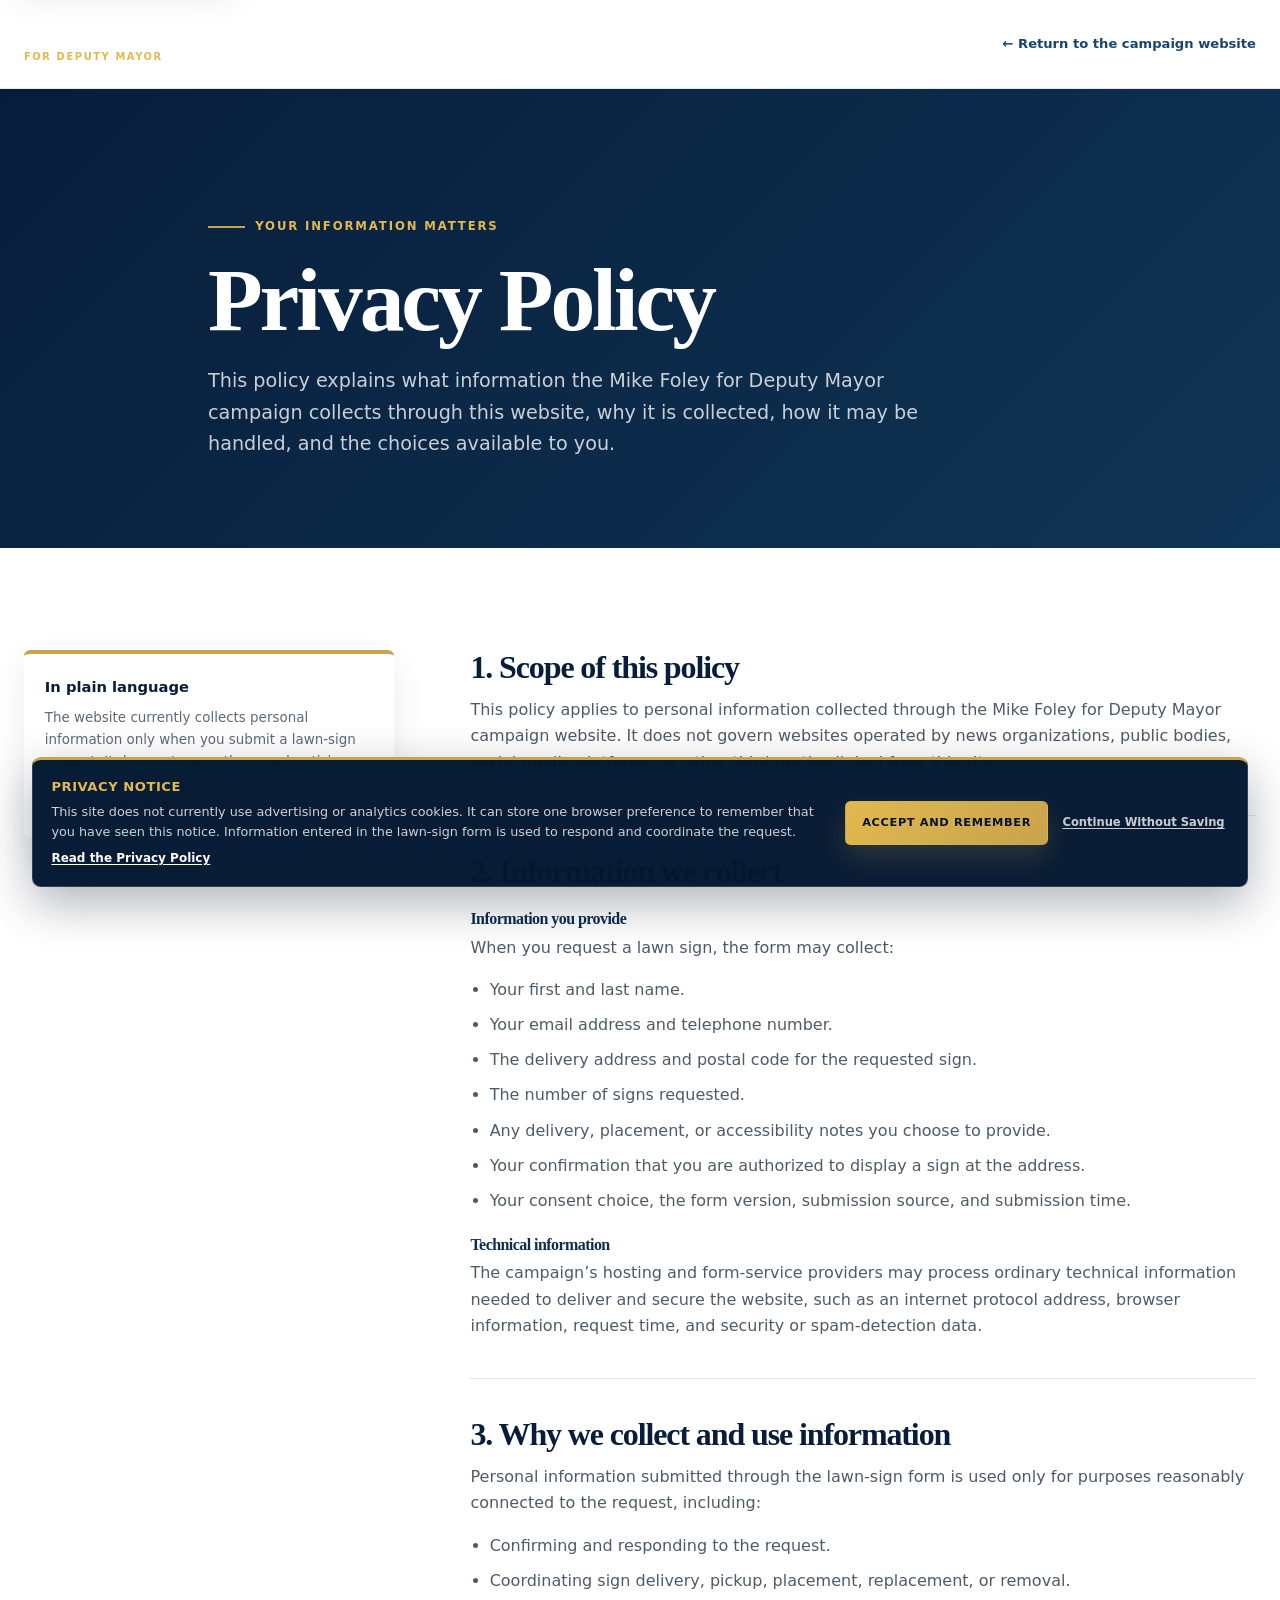
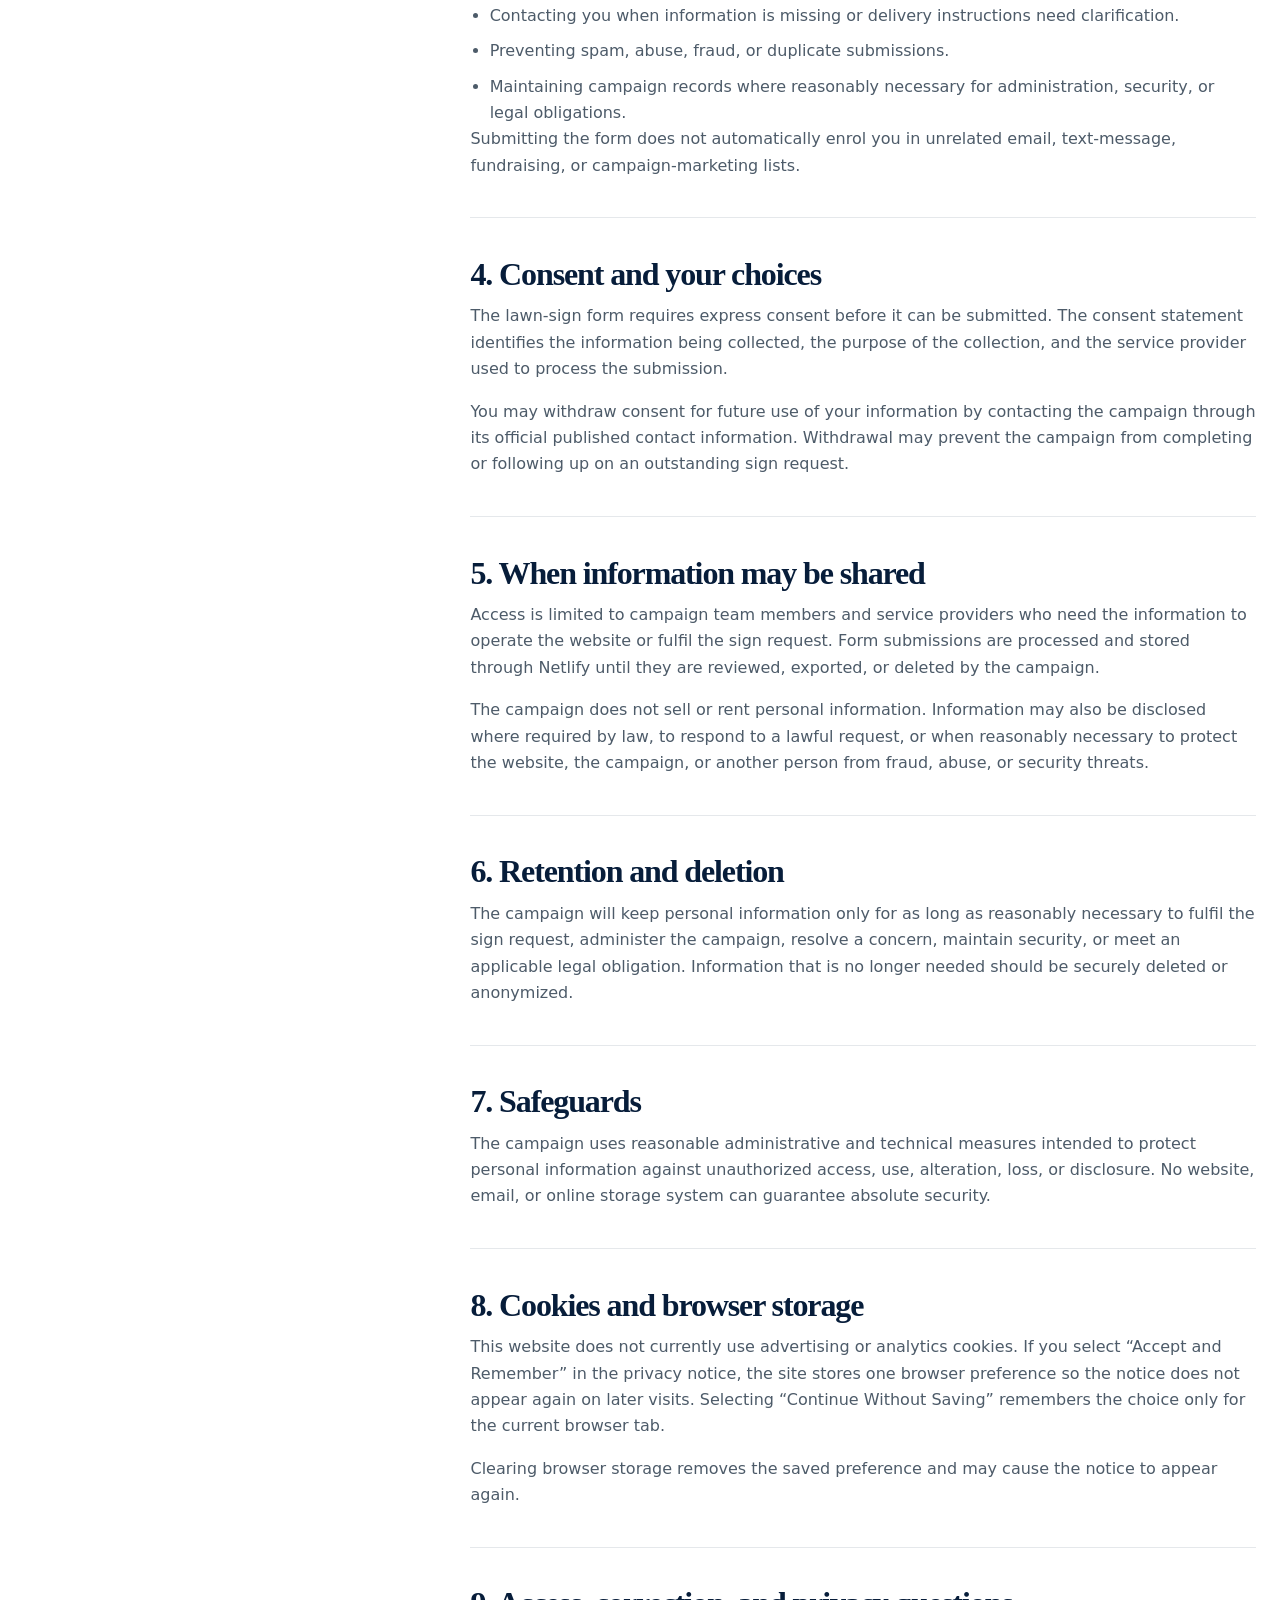
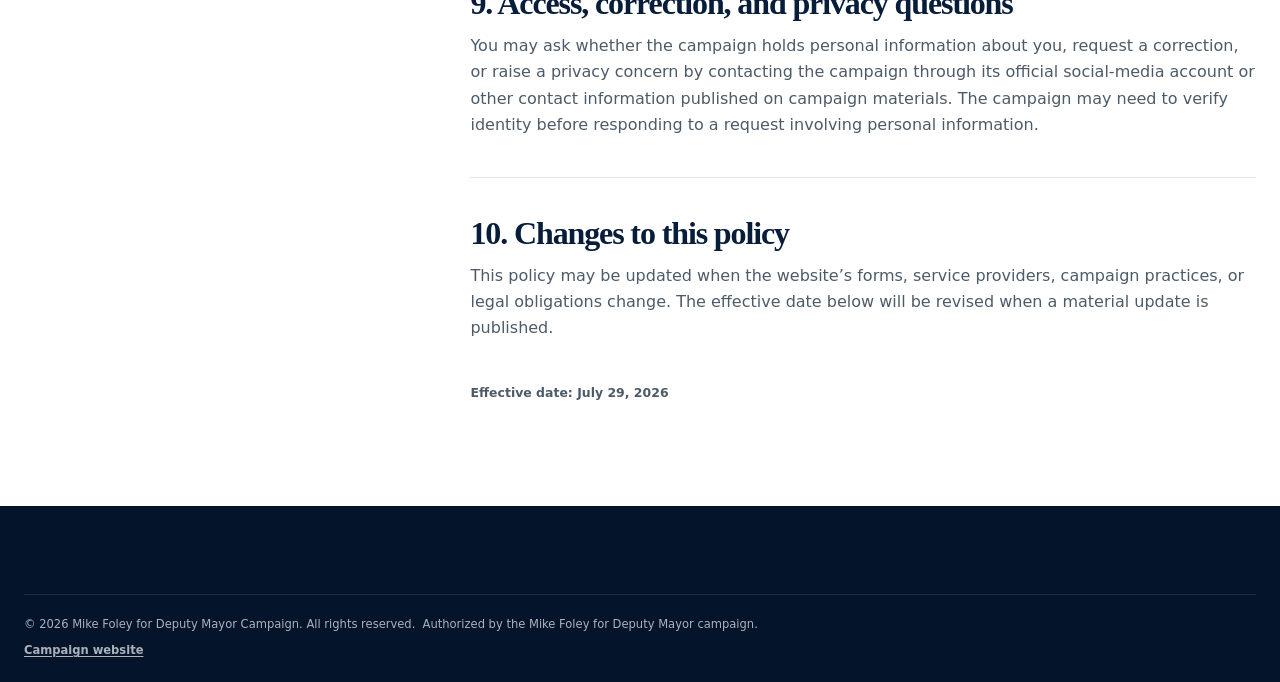
==== privacy.html @ 97c6b13d "removed lifesaving section" ====
<!doctype html>
<html lang="en-CA">
<head>
  <meta charset="utf-8" />
  <meta name="viewport" content="width=device-width, initial-scale=1" />
  <title>Privacy Policy | Mike Foley for Deputy Mayor</title>
  <meta name="description" content="How the Mike Foley for Deputy Mayor campaign collects, uses, protects, and manages personal information submitted through this website." />
  <meta name="robots" content="index, follow" />
  <meta name="theme-color" content="#071d3a" />
  <meta property="og:type" content="website" />
  <meta property="og:locale" content="en_CA" />
  <meta property="og:site_name" content="Mike Foley for Deputy Mayor" />
  <meta property="og:title" content="Privacy Policy | Mike Foley for Deputy Mayor" />
  <meta property="og:description" content="Learn how the Mike Foley for Deputy Mayor campaign collects, uses, protects, and manages personal information submitted through this website." />
  <meta property="og:image" content="./assets/photos/Mike_Foley_OG_card.png?v=20260730-1" />
  <meta property="og:image:type" content="image/png" />
  <meta property="og:image:width" content="1200" />
  <meta property="og:image:height" content="630" />
  <meta property="og:image:alt" content="Mike Foley for Deputy Mayor campaign card" />
  <meta name="twitter:card" content="summary_large_image" />
  <meta name="twitter:title" content="Privacy Policy | Mike Foley for Deputy Mayor" />
  <meta name="twitter:description" content="Learn how the Mike Foley for Deputy Mayor campaign collects, uses, protects, and manages personal information submitted through this website." />
  <meta name="twitter:image" content="./assets/photos/Mike_Foley_Social_Card.png?v=20260730-1" />
  <meta name="twitter:image:alt" content="Mike Foley for Deputy Mayor campaign social card" />
  <link rel="icon" href="./assets/icons/favicon.v1.svg?v=20260730-1" type="image/svg+xml" />
  <link rel="stylesheet" href="./assets/css/styles.v18.css" />
  <script defer src="./assets/js/privacy-consent.v1.js?v=20260730-1"></script>
</head>
<body class="privacy-page">
  <a class="skip-link" href="#privacy-content">Skip to privacy policy</a>

  <header class="privacy-header">
    <div class="shell privacy-header__inner">
      <a class="campaign-brand" href="./index.html" aria-label="Mike Foley campaign home">
        <span class="campaign-brand__name">Mike Foley</span>
        <span class="campaign-brand__office">For Deputy Mayor</span>
      </a>
      <a class="privacy-header__back" href="./index.html">← Return to the campaign website</a>
    </div>
  </header>

  <main id="privacy-content">
    <section class="privacy-hero" aria-labelledby="privacy-title">
      <div class="shell privacy-hero__content">
        <p class="eyebrow eyebrow--gold">Your information matters</p>
        <h1 id="privacy-title">Privacy Policy</h1>
        <p>This policy explains what information the Mike Foley for Deputy Mayor campaign collects through this website, why it is collected, how it may be handled, and the choices available to you.</p>
      </div>
    </section>

    <section class="privacy-policy">
      <div class="shell privacy-policy__layout">
        <aside class="privacy-policy__summary" aria-label="Privacy summary">
          <strong>In plain language</strong>
          <p>The website currently collects personal information only when you submit a lawn-sign request. It does not currently use advertising or analytics cookies, and the campaign does not sell personal information.</p>
        </aside>

        <div class="privacy-policy__content">
          <section aria-labelledby="scope-heading">
            <h2 id="scope-heading">1. Scope of this policy</h2>
            <p>This policy applies to personal information collected through the Mike Foley for Deputy Mayor campaign website. It does not govern websites operated by news organizations, public bodies, social-media platforms, or other third parties linked from this site.</p>
          </section>

          <section aria-labelledby="collection-heading">
            <h2 id="collection-heading">2. Information we collect</h2>
            <h3>Information you provide</h3>
            <p>When you request a lawn sign, the form may collect:</p>
            <ul>
              <li>Your first and last name.</li>
              <li>Your email address and telephone number.</li>
              <li>The delivery address and postal code for the requested sign.</li>
              <li>The number of signs requested.</li>
              <li>Any delivery, placement, or accessibility notes you choose to provide.</li>
              <li>Your confirmation that you are authorized to display a sign at the address.</li>
              <li>Your consent choice, the form version, submission source, and submission time.</li>
            </ul>
            <h3>Technical information</h3>
            <p>The campaign’s hosting and form-service providers may process ordinary technical information needed to deliver and secure the website, such as an internet protocol address, browser information, request time, and security or spam-detection data.</p>
          </section>

          <section aria-labelledby="purpose-heading">
            <h2 id="purpose-heading">3. Why we collect and use information</h2>
            <p>Personal information submitted through the lawn-sign form is used only for purposes reasonably connected to the request, including:</p>
            <ul>
              <li>Confirming and responding to the request.</li>
              <li>Coordinating sign delivery, pickup, placement, replacement, or removal.</li>
              <li>Contacting you when information is missing or delivery instructions need clarification.</li>
              <li>Preventing spam, abuse, fraud, or duplicate submissions.</li>
              <li>Maintaining campaign records where reasonably necessary for administration, security, or legal obligations.</li>
            </ul>
            <p>Submitting the form does not automatically enrol you in unrelated email, text-message, fundraising, or campaign-marketing lists.</p>
          </section>

          <section aria-labelledby="consent-heading">
            <h2 id="consent-heading">4. Consent and your choices</h2>
            <p>The lawn-sign form requires express consent before it can be submitted. The consent statement identifies the information being collected, the purpose of the collection, and the service provider used to process the submission.</p>
            <p>You may withdraw consent for future use of your information by contacting the campaign through its official published contact information. Withdrawal may prevent the campaign from completing or following up on an outstanding sign request.</p>
          </section>

          <section aria-labelledby="sharing-heading">
            <h2 id="sharing-heading">5. When information may be shared</h2>
            <p>Access is limited to campaign team members and service providers who need the information to operate the website or fulfil the sign request. Form submissions are processed and stored through Netlify until they are reviewed, exported, or deleted by the campaign.</p>
            <p>The campaign does not sell or rent personal information. Information may also be disclosed where required by law, to respond to a lawful request, or when reasonably necessary to protect the website, the campaign, or another person from fraud, abuse, or security threats.</p>
          </section>

          <section aria-labelledby="retention-heading">
            <h2 id="retention-heading">6. Retention and deletion</h2>
            <p>The campaign will keep personal information only for as long as reasonably necessary to fulfil the sign request, administer the campaign, resolve a concern, maintain security, or meet an applicable legal obligation. Information that is no longer needed should be securely deleted or anonymized.</p>
          </section>

          <section aria-labelledby="safeguards-heading">
            <h2 id="safeguards-heading">7. Safeguards</h2>
            <p>The campaign uses reasonable administrative and technical measures intended to protect personal information against unauthorized access, use, alteration, loss, or disclosure. No website, email, or online storage system can guarantee absolute security.</p>
          </section>

          <section aria-labelledby="storage-heading">
            <h2 id="storage-heading">8. Cookies and browser storage</h2>
            <p>This website does not currently use advertising or analytics cookies. If you select “Accept and Remember” in the privacy notice, the site stores one browser preference so the notice does not appear again on later visits. Selecting “Continue Without Saving” remembers the choice only for the current browser tab.</p>
            <p>Clearing browser storage removes the saved preference and may cause the notice to appear again.</p>
          </section>

          <section aria-labelledby="rights-heading">
            <h2 id="rights-heading">9. Access, correction, and privacy questions</h2>
            <p>You may ask whether the campaign holds personal information about you, request a correction, or raise a privacy concern by contacting the campaign through its official social-media account or other contact information published on campaign materials. The campaign may need to verify identity before responding to a request involving personal information.</p>
          </section>

          <section aria-labelledby="changes-heading">
            <h2 id="changes-heading">10. Changes to this policy</h2>
            <p>This policy may be updated when the website’s forms, service providers, campaign practices, or legal obligations change. The effective date below will be revised when a material update is published.</p>
          </section>

          <p class="privacy-policy__updated">Effective date: July 29, 2026</p>
        </div>
      </div>
    </section>
  </main>

  <footer class="site-footer">
    <div class="shell site-footer__legal">
      <span>© <span data-current-year>2026</span> Mike Foley for Deputy Mayor Campaign. All rights reserved.</span>
      <span>Authorized by the Mike Foley for Deputy Mayor campaign.</span>
      <a href="./index.html">Campaign website</a>
    </div>
  </footer>

  <section aria-label="Privacy choices" class="privacy-consent" data-privacy-consent hidden>
    <div class="privacy-consent__inner">
      <div class="privacy-consent__copy">
        <strong>Privacy notice</strong>
        <p>This site does not currently use advertising or analytics cookies. It can store one browser preference to remember that you have seen this notice. Information entered in the lawn-sign form is used to respond and coordinate the request.</p>
        <a href="./privacy.html" aria-current="page">Read the Privacy Policy</a>
      </div>
      <div class="privacy-consent__actions">
        <button class="button button--gold" data-privacy-accept type="button">Accept and Remember</button>
        <button class="privacy-consent__secondary" data-privacy-session type="button">Continue Without Saving</button>
      </div>
    </div>
  </section>
</body>
</html>
---- assets/css/styles.v18.css ----
/* =========================================================
   MIKE FOLEY CAMPAIGN WEBSITE — V7 — V6
   Mobile-first, dependency-free campaign presentation.

   Visual direction:
   - Editorial campaign layout inspired by strong municipal sites
   - Dark navy, warm paper, and restrained gold accents
   - Full policy information rather than summary-only cards
   - Real campaign/community photography
   - Approved slide-in mobile navigation retained
========================================================= */

:root {
  --navy-950: #03142b;
  --navy-900: #071d3a;
  --navy-850: #0a2544;
  --navy-800: #0d2d52;
  --navy-700: #17456f;
  --navy-600: #26648f;
  --blue-100: #eaf2f8;
  --paper: #f8f4eb;
  --paper-deep: #eee6d8;
  --white: #ffffff;
  --ink: #10213a;
  --muted: #5d6979;
  --gold: #c9a24d;
  --gold-bright: #e0b94f;
  --gold-soft: #f3e5bd;
  --line: rgba(7, 29, 58, 0.14);
  --line-light: rgba(255, 255, 255, 0.2);
  --success: #2f7d5f;
  --shadow-sm: 0 12px 35px rgba(3, 20, 43, 0.08);
  --shadow-md: 0 22px 55px rgba(3, 20, 43, 0.14);
  --shadow-lg: 0 34px 90px rgba(3, 20, 43, 0.22);
  --radius-sm: 0.55rem;
  --radius-md: 1rem;
  --radius-lg: 1.5rem;
  --shell: 78rem;
  --header-height: 5rem;
  --transition: 220ms ease;
}

/* =========================================================
   RESET / BASE
========================================================= */

*,
*::before,
*::after {
  box-sizing: border-box;
}

html {
  scroll-behavior: smooth;
  scroll-padding-top: calc(var(--header-height) + 1rem);
}

body {
  margin: 0;
  min-width: 20rem;
  overflow-x: hidden;
  background: var(--paper);
  color: var(--ink);
  font-family:
    Inter, ui-sans-serif, system-ui, -apple-system, BlinkMacSystemFont, "Segoe UI",
    sans-serif;
  line-height: 1.65;
  text-rendering: optimizeLegibility;
}

body.menu-open,
body.volunteer-modal-open,
body.gallery-modal-open {
  overflow: hidden;
}

img {
  display: block;
  max-width: 100%;
}

button,
input,
select,
textarea {
  font: inherit;
}

button,
a {
  -webkit-tap-highlight-color: transparent;
}

button {
  color: inherit;
}

a {
  color: inherit;
  text-decoration: none;
}

h1,
h2,
h3,
h4,
h5,
p,
figure,
blockquote {
  margin-top: 0;
}

h1,
h2,
h3,
.campaign-brand__name {
  font-family: Georgia, "Times New Roman", serif;
  letter-spacing: -0.035em;
}

h1,
h2,
h3,
h4,
h5 {
  color: var(--navy-950);
  line-height: 1.08;
}

p:last-child,
ul:last-child {
  margin-bottom: 0;
}

::selection {
  background: var(--gold-soft);
  color: var(--navy-950);
}

:focus-visible {
  outline: 3px solid rgba(224, 185, 79, 0.62);
  outline-offset: 3px;
}

.shell {
  width: min(100% - 2rem, var(--shell));
  margin-inline: auto;
}

.section {
  padding-block: clamp(4.75rem, 10vw, 8.5rem);
}

.section--paper {
  background:
    radial-gradient(circle at 12% 5%, rgba(201, 162, 77, 0.12), transparent 25rem),
    var(--paper);
}

.section--navy {
  background:
    radial-gradient(circle at 92% 8%, rgba(48, 113, 163, 0.24), transparent 29rem),
    linear-gradient(155deg, var(--navy-950), var(--navy-850));
  color: rgba(255, 255, 255, 0.79);
}

.skip-link {
  position: fixed;
  z-index: 3000;
  top: 0.75rem;
  left: 0.75rem;
  padding: 0.8rem 1rem;
  transform: translateY(-150%);
  border-radius: 0.45rem;
  background: var(--white);
  color: var(--navy-950);
  font-weight: 800;
  box-shadow: var(--shadow-sm);
}

.skip-link:focus {
  transform: translateY(0);
}

.scroll-progress {
  position: fixed;
  z-index: 2600;
  inset: 0 0 auto;
  height: 0.2rem;
  background: transparent;
  pointer-events: none;
}

.scroll-progress__bar {
  display: block;
  width: 0;
  height: 100%;
  background: linear-gradient(90deg, var(--gold), #f1ce6b);
}

.eyebrow {
  display: flex;
  gap: 0.65rem;
  align-items: center;
  margin-bottom: 1rem;
  color: var(--navy-700);
  font-size: 0.73rem;
  font-weight: 850;
  letter-spacing: 0.16em;
  text-transform: uppercase;
}

.eyebrow::before {
  width: 2.3rem;
  height: 0.12rem;
  background: var(--gold);
  content: "";
}

.eyebrow--light {
  color: rgba(255, 255, 255, 0.82);
}

.eyebrow--gold {
  color: var(--gold-bright);
}

.section-title {
  max-width: 16ch;
  margin-bottom: 1.2rem;
  font-size: clamp(2.35rem, 7.5vw, 5.25rem);
}

.section-lead {
  color: var(--navy-700);
  font-size: clamp(1.08rem, 2.2vw, 1.35rem);
  line-height: 1.6;
}

.section-heading {
  display: grid;
  gap: 1.3rem;
  margin-bottom: clamp(3rem, 7vw, 5.5rem);
}

.section-heading__intro {
  max-width: 39rem;
  margin: 0;
  color: var(--muted);
  font-size: 1.03rem;
}

.section-heading--light .section-title {
  color: var(--white);
}

.section-heading--light .section-heading__intro {
  color: rgba(255, 255, 255, 0.68);
}

/* =========================================================
   REVEAL / MOTION
========================================================= */

.js .reveal {
  opacity: 0;
  transform: translateY(1.25rem);
  transition:
    opacity 650ms cubic-bezier(0.16, 1, 0.3, 1) var(--reveal-delay, 0ms),
    transform 650ms cubic-bezier(0.16, 1, 0.3, 1) var(--reveal-delay, 0ms);
}

.js .reveal[data-reveal="image"] {
  transform: translateY(1.5rem) scale(0.985);
}

.js .reveal.is-revealed {
  opacity: 1;
  transform: none;
}

/* =========================================================
   BUTTONS / LINKS
========================================================= */

.button {
  display: inline-flex;
  min-height: 3.15rem;
  gap: 0.55rem;
  align-items: center;
  justify-content: center;
  padding: 0.8rem 1.2rem;
  border: 1px solid transparent;
  border-radius: 0.35rem;
  cursor: pointer;
  font-size: 0.78rem;
  font-weight: 850;
  letter-spacing: 0.055em;
  text-align: center;
  text-transform: uppercase;
  transition:
    transform var(--transition),
    box-shadow var(--transition),
    background-color var(--transition),
    border-color var(--transition),
    color var(--transition);
}

.button:hover {
  transform: translateY(-2px);
}

.button--gold {
  background: linear-gradient(135deg, var(--gold-bright), var(--gold));
  color: var(--navy-950);
  box-shadow: 0 12px 28px rgba(201, 162, 77, 0.2);
}

.button--gold:hover {
  box-shadow: 0 16px 34px rgba(201, 162, 77, 0.31);
}

.button--outline-light {
  border-color: rgba(255, 255, 255, 0.62);
  background: rgba(4, 20, 43, 0.18);
  color: var(--white);
  backdrop-filter: blur(8px);
}

.button--outline-light:hover {
  border-color: var(--white);
  background: rgba(255, 255, 255, 0.12);
}

.button--full {
  width: 100%;
}

.text-link {
  display: inline-flex;
  gap: 0.55rem;
  align-items: center;
  color: var(--navy-700);
  font-size: 0.78rem;
  font-weight: 850;
  letter-spacing: 0.055em;
  text-transform: uppercase;
}

.text-link span {
  transition: transform var(--transition);
}

.text-link:hover span {
  transform: translate(0.2rem, -0.2rem);
}

/* =========================================================
   HEADER / APPROVED MOBILE DRAWER
========================================================= */

.site-header {
  position: fixed;
  z-index: 2000;
  inset: 0 0 auto;
  min-height: var(--header-height);
  border-bottom: 1px solid rgba(255, 255, 255, 0.13);
  background: linear-gradient(180deg, rgba(3, 20, 43, 0.86), rgba(3, 20, 43, 0.22));
  transition:
    background-color var(--transition),
    box-shadow var(--transition),
    backdrop-filter var(--transition);
}

.site-header.is-scrolled {
  border-bottom-color: rgba(255, 255, 255, 0.09);
  background: rgba(3, 20, 43, 0.94);
  box-shadow: 0 10px 35px rgba(0, 0, 0, 0.16);
  backdrop-filter: blur(16px);
}

.site-header__inner {
  display: flex;
  min-height: var(--header-height);
  gap: 1rem;
  align-items: center;
  justify-content: space-between;
}

.campaign-brand {
  position: relative;
  z-index: 2;
  display: inline-flex;
  flex-direction: column;
  line-height: 1;
}

.campaign-brand__name {
  color: var(--white);
  font-size: 1.35rem;
  font-weight: 800;
  letter-spacing: -0.035em;
}

.campaign-brand__office {
  margin-top: 0.3rem;
  color: var(--gold-bright);
  font-size: 0.62rem;
  font-weight: 850;
  letter-spacing: 0.16em;
  text-transform: uppercase;
}

.menu-toggle {
  position: relative;
  z-index: 3;
  display: grid;
  width: 3.2rem;
  height: 3.2rem;
  padding: 0.8rem;
  place-content: center;
  gap: 0.32rem;
  border: 1px solid rgba(255, 255, 255, 0.28);
  border-radius: 50%;
  background: rgba(255, 255, 255, 0.07);
  cursor: pointer;
  backdrop-filter: blur(8px);
}

.menu-toggle span {
  display: block;
  width: 1.25rem;
  height: 0.1rem;
  border-radius: 999px;
  background: var(--white);
  transition: opacity var(--transition);
}

body.menu-open .menu-toggle {
  pointer-events: none;
  opacity: 0;
}

.navigation-backdrop {
  position: fixed;
  z-index: 2050;
  inset: 0;
  visibility: hidden;
  border: 0;
  background: rgba(2, 12, 27, 0.7);
  cursor: pointer;
  opacity: 0;
  backdrop-filter: blur(4px);
  transition:
    opacity 300ms ease,
    visibility 300ms ease;
}

.navigation-backdrop.is-open {
  visibility: visible;
  opacity: 1;
}

.primary-navigation {
  position: fixed;
  z-index: 2100;
  top: 0;
  right: 0;
  display: flex;
  width: min(91vw, 27rem);
  height: 100dvh;
  flex-direction: column;
  overflow-y: auto;
  padding: 1.35rem 1.25rem 1.5rem;
  transform: translateX(104%);
  border-left: 0.35rem solid var(--gold);
  background:
    radial-gradient(circle at 90% 2%, rgba(201, 162, 77, 0.17), transparent 17rem),
    linear-gradient(155deg, #fffdf8, #f4ede1);
  color: var(--navy-950);
  box-shadow: -30px 0 80px rgba(0, 0, 0, 0.26);
  transition: transform 420ms cubic-bezier(0.16, 1, 0.3, 1);
}

.primary-navigation.is-open {
  transform: translateX(0);
}

.primary-navigation__header {
  display: flex;
  gap: 1rem;
  align-items: center;
  justify-content: space-between;
}

.primary-navigation__brand {
  display: flex;
  flex-direction: column;
  line-height: 1;
}

.primary-navigation__brand span {
  font-family: Georgia, "Times New Roman", serif;
  font-size: 1.55rem;
  font-weight: 800;
}

.primary-navigation__brand small {
  margin-top: 0.35rem;
  color: #8a651e;
  font-size: 0.63rem;
  font-weight: 850;
  letter-spacing: 0.16em;
  text-transform: uppercase;
}

.menu-close,
.dialog-close {
  position: relative;
  display: grid;
  width: 2.8rem;
  height: 2.8rem;
  flex: 0 0 auto;
  place-items: center;
  border: 1px solid rgba(7, 29, 58, 0.16);
  border-radius: 50%;
  background: rgba(255, 255, 255, 0.72);
  cursor: pointer;
}

.menu-close span,
.dialog-close span {
  position: absolute;
  width: 1.1rem;
  height: 0.1rem;
  border-radius: 999px;
  background: var(--navy-950);
}

.menu-close span:first-child,
.dialog-close span:first-child {
  transform: rotate(45deg);
}

.menu-close span:last-child,
.dialog-close span:last-child {
  transform: rotate(-45deg);
}

.primary-navigation__intro {
  margin-top: 2.3rem;
  padding-bottom: 1.35rem;
  border-bottom: 1px solid rgba(7, 29, 58, 0.13);
}

.primary-navigation__intro span {
  color: #8a651e;
  font-size: 0.68rem;
  font-weight: 850;
  letter-spacing: 0.14em;
  text-transform: uppercase;
}

.primary-navigation__intro p {
  max-width: 19rem;
  margin: 0.55rem 0 0;
  color: var(--muted);
  font-size: 0.91rem;
}

.primary-navigation__links {
  display: grid;
  margin-top: 1rem;
}

.primary-navigation__links a {
  position: relative;
  display: grid;
  grid-template-columns: 2.5rem minmax(0, 1fr);
  gap: 0.75rem;
  align-items: center;
  padding: 0.82rem 0;
  border-bottom: 1px solid rgba(7, 29, 58, 0.11);
  font-family: Georgia, "Times New Roman", serif;
  font-size: 1.25rem;
  font-weight: 700;
  transition:
    color var(--transition),
    padding-left var(--transition);
}

.primary-navigation__links a::after {
  position: absolute;
  right: 0;
  color: var(--gold);
  content: "↗";
  opacity: 0;
  transition: opacity var(--transition);
}

.primary-navigation__links a:hover,
.primary-navigation__links a.is-active {
  padding-left: 0.35rem;
  color: #8a651e;
}

.primary-navigation__links a:hover::after,
.primary-navigation__links a.is-active::after {
  opacity: 1;
}

.primary-navigation__links a > span {
  color: #9a7a3c;
  font-family: Inter, ui-sans-serif, system-ui, sans-serif;
  font-size: 0.63rem;
  letter-spacing: 0.1em;
}

.primary-navigation__cta {
  margin-top: 1.25rem;
}

.primary-navigation__footer {
  display: flex;
  flex-direction: column;
  margin-top: auto;
  padding-top: 2rem;
  color: var(--muted);
  font-size: 0.74rem;
  letter-spacing: 0.08em;
  text-transform: uppercase;
}

.primary-navigation__footer strong {
  margin-top: 0.25rem;
  color: var(--navy-950);
  font-size: 0.9rem;
}

.header-volunteer {
  display: none;
}

/* =========================================================
   HERO
========================================================= */

.hero {
  position: relative;
  overflow: hidden;
  padding-top: var(--header-height);
  background: var(--navy-950);
  color: var(--white);
}

.hero__media {
  position: relative;
  width: 100%;
  background: #d8e3ec;
}

.hero__media img {
  display: block;
  width: 100%;
  height: auto;
  object-fit: contain;
  object-position: center;
}

.hero__overlay {
  display: none;
}

.hero__inner {
  position: relative;
  z-index: 2;
  display: grid;
  align-items: center;
  padding-top: clamp(2.25rem, 8vw, 4rem);
  padding-bottom: 9rem;
}

.hero__content {
  max-width: 41rem;
}

.hero__title {
  max-width: 11ch;
  margin-bottom: 1.35rem;
  color: var(--white);
  font-size: clamp(3.25rem, 12vw, 7.1rem);
  text-wrap: balance;
}

.hero__title span {
  display: block;
  margin-top: 0.18em;
  color: var(--gold-bright);
  font-size: 0.72em;
  font-style: italic;
}

.hero__lead {
  max-width: 35rem;
  margin-bottom: 1.8rem;
  color: rgba(255, 255, 255, 0.82);
  font-size: clamp(1.02rem, 2.5vw, 1.28rem);
}

.hero__actions {
  display: flex;
  flex-wrap: wrap;
  gap: 0.8rem;
}

.hero__principles {
  position: absolute;
  z-index: 3;
  inset: auto 0 0;
  border-top: 1px solid rgba(255, 255, 255, 0.17);
  background: rgba(3, 20, 43, 0.77);
}

.hero__principles-inner {
  display: grid;
  grid-template-columns: repeat(2, minmax(0, 1fr));
}

.hero__principles span {
  padding: 0.95rem 0.7rem;
  color: rgba(255, 255, 255, 0.76);
  font-size: 0.65rem;
  font-weight: 800;
  letter-spacing: 0.08em;
  text-align: center;
  text-transform: uppercase;
}

.hero__principles span:nth-child(odd) {
  border-right: 1px solid rgba(255, 255, 255, 0.13);
}

.hero__principles span:nth-child(-n + 2) {
  border-bottom: 1px solid rgba(255, 255, 255, 0.13);
}

/* =========================================================
   ABOUT
========================================================= */

.about {
  background:
    radial-gradient(circle at 96% 9%, rgba(49, 118, 167, 0.1), transparent 25rem),
    var(--white);
}

.about__grid {
  display: grid;
  gap: 3rem;
  align-items: center;
}

.about__portrait {
  position: relative;
  width: min(100%, 31rem);
  margin-inline: auto;
  padding: 0 0.8rem 0.8rem 0;
}

.about__portrait::before {
  position: absolute;
  z-index: 0;
  right: 0;
  bottom: 0;
  width: 82%;
  height: 82%;
  background: var(--navy-900);
  content: "";
}

.about__portrait img {
  position: relative;
  z-index: 1;
  width: 100%;
  aspect-ratio: 1 / 1;
  object-fit: cover;
  border-radius: 0.25rem;
  box-shadow: var(--shadow-md);
}

.about__portrait-note {
  position: relative;
  z-index: 2;
  width: min(85%, 21rem);
  margin: -2.2rem 0 0 auto;
  padding: 1.1rem 1.2rem;
  border-left: 0.22rem solid var(--gold);
  background: var(--paper);
  box-shadow: var(--shadow-sm);
}

.about__portrait-note span {
  display: block;
  margin-bottom: 0.35rem;
  color: #8a651e;
  font-size: 0.66rem;
  font-weight: 850;
  letter-spacing: 0.13em;
  text-transform: uppercase;
}

.about__portrait-note strong {
  display: block;
  color: var(--navy-900);
  font-family: Georgia, "Times New Roman", serif;
  font-size: 1.05rem;
  line-height: 1.35;
}

.about__content > p:not(.eyebrow):not(.section-lead) {
  color: var(--muted);
}

.about__quote {
  margin: 2rem 0 0;
  padding: 1.45rem 0 0 1.3rem;
  border-top: 1px solid var(--line);
  border-left: 0.2rem solid var(--gold);
}

.about__quote p {
  margin-bottom: 0.65rem;
  color: var(--navy-850);
  font-family: Georgia, "Times New Roman", serif;
  font-size: clamp(1.25rem, 3vw, 1.75rem);
  font-style: italic;
  line-height: 1.45;
}

.about__quote cite {
  color: #8a651e;
  font-size: 0.75rem;
  font-style: normal;
  font-weight: 850;
  letter-spacing: 0.08em;
  text-transform: uppercase;
}


/* =========================================================
   PLATFORM
========================================================= */

.policy-list {
  display: grid;
  gap: clamp(3.8rem, 9vw, 7rem);
}

.policy-row {
  position: relative;
  display: grid;
  gap: 1.75rem;
  padding-top: 1.4rem;
  border-top: 1px solid rgba(255, 255, 255, 0.15);
}

.policy-row::before {
  position: absolute;
  top: -0.1rem;
  left: 0;
  width: 0;
  height: 0.22rem;
  background: var(--gold);
  content: "";
  transition: width 800ms cubic-bezier(0.16, 1, 0.3, 1);
}

.policy-row.is-in-view::before {
  width: min(17rem, 64%);
}

.policy-row__number {
  color: rgba(255, 255, 255, 0.18);
  font-family: Georgia, "Times New Roman", serif;
  font-size: clamp(4.5rem, 18vw, 8rem);
  line-height: 0.75;
}

.policy-row__kicker {
  margin-bottom: 0.55rem;
  color: var(--gold-bright);
  font-size: 0.67rem;
  font-weight: 850;
  letter-spacing: 0.14em;
  text-transform: uppercase;
}

.policy-row__content h3 {
  margin-bottom: 0.55rem;
  color: var(--white);
  font-size: clamp(2rem, 6vw, 3.65rem);
}

.policy-row__content h4 {
  margin-bottom: 1.35rem;
  color: rgba(255, 255, 255, 0.68);
  font-family: inherit;
  font-size: 1rem;
  font-weight: 600;
  line-height: 1.5;
}

.policy-row__content h5 {
  margin: 1.55rem 0 0.8rem;
  color: var(--gold-bright);
  font-family: inherit;
  font-size: 0.76rem;
  font-weight: 850;
  letter-spacing: 0.08em;
  text-transform: uppercase;
}

.policy-row__content > p {
  color: rgba(255, 255, 255, 0.75);
}

.commitment-list {
  display: grid;
  gap: 0.75rem;
  margin: 0;
  padding: 0;
  list-style: none;
}

.commitment-list li {
  position: relative;
  padding-left: 1.55rem;
  color: rgba(255, 255, 255, 0.82);
}

.commitment-list li::before {
  position: absolute;
  top: 0.65em;
  left: 0;
  width: 0.5rem;
  height: 0.5rem;
  transform: rotate(45deg);
  background: var(--gold);
  content: "";
}

.policy-row__closing {
  margin-top: 1.4rem;
  padding: 1rem 1.1rem;
  border-left: 0.2rem solid var(--gold);
  background: rgba(255, 255, 255, 0.055);
  color: var(--white) !important;
  font-family: Georgia, "Times New Roman", serif;
  font-size: 1.14rem;
}

.policy-row__media {
  overflow: hidden;
  margin: 0;
  border: 1px solid rgba(255, 255, 255, 0.12);
  background: var(--navy-900);
  box-shadow: var(--shadow-md);
}

.policy-row__media img {
  width: 100%;
  aspect-ratio: 16 / 11;
  object-fit: cover;
  filter: saturate(0.88) contrast(1.04);
  transition: transform 850ms cubic-bezier(0.16, 1, 0.3, 1);
}

.policy-row.is-in-view .policy-row__media img {
  transform: scale(1.015);
}

.policy-row__media figcaption {
  padding: 0.9rem 1rem;
  color: rgba(255, 255, 255, 0.68);
  font-size: 0.75rem;
}

/* =========================================================
   EDUCATION / GALLERY
========================================================= */

.education {
  background:
    linear-gradient(180deg, rgba(255, 255, 255, 0.93), rgba(248, 244, 235, 0.96)),
    var(--paper);
}

.education__feature {
  display: grid;
  gap: 2.5rem;
  align-items: center;
}

.education__portrait {
  position: relative;
  width: min(100%, 27rem);
  margin: 0 auto;
}

.education__portrait::after {
  position: absolute;
  z-index: -1;
  inset: 1.1rem -1.1rem -1.1rem 1.1rem;
  background: var(--gold-soft);
  content: "";
}

.education__portrait img {
  display: block;
  width: 100%;
  height: auto;
  object-fit: contain;
  object-position: center;
  box-shadow: var(--shadow-md);
}

.education__content > p:not(.eyebrow):not(.section-lead) {
  color: var(--muted);
}

.education__milestones {
  display: grid;
  gap: 0.8rem;
  margin-top: 1.75rem;
}

.education__milestones > div {
  padding: 1rem 1.1rem;
  border-left: 0.22rem solid var(--gold);
  background: var(--white);
  box-shadow: var(--shadow-sm);
}

.education__milestones span,
.education__milestones strong {
  display: block;
}

.education__milestones span {
  margin-bottom: 0.3rem;
  color: #8a651e;
  font-size: 0.66rem;
  font-weight: 850;
  letter-spacing: 0.11em;
  text-transform: uppercase;
}

.education__milestones strong {
  color: var(--navy-900);
  font-size: 0.94rem;
}

.gallery-heading {
  display: grid;
  gap: 1rem;
  margin: clamp(4.5rem, 9vw, 7rem) 0 1.5rem;
  padding-top: 1.5rem;
  border-top: 1px solid var(--line);
}

.gallery-heading h3 {
  margin-bottom: 0;
  font-size: clamp(1.8rem, 5vw, 3.2rem);
}

.gallery-heading > p {
  max-width: 30rem;
  color: var(--muted);
}

.school-gallery {
  display: grid;
  gap: 0.85rem;
}

.school-gallery__item {
  position: relative;
  display: grid;
  min-height: 0;
  aspect-ratio: 16 / 10;
  overflow: hidden;
  padding: 0;
  border: 1px solid var(--line);
  background: #e8eef2;
  cursor: zoom-in;
  box-shadow: var(--shadow-sm);
}

.school-gallery__item img {
  width: 100%;
  height: 100%;
  min-height: 0;
  object-fit: contain;
  object-position: center;
}

.school-gallery__item::after {
  position: absolute;
  inset: auto 0 0;
  height: 55%;
  background: linear-gradient(transparent, rgba(3, 20, 43, 0.8));
  content: "";
}

.school-gallery__item span {
  position: absolute;
  z-index: 2;
  right: 1rem;
  bottom: 0.9rem;
  left: 1rem;
  color: var(--white);
  font-size: 0.7rem;
  font-weight: 850;
  letter-spacing: 0.08em;
  text-align: left;
  text-transform: uppercase;
}

.school-gallery__item:hover img {
  opacity: 1;
}

/* =========================================================
   COMMUNITY
========================================================= */

.community-grid {
  display: grid;
  grid-template-columns: repeat(auto-fit, minmax(min(100%, 17rem), 1fr));
  gap: 1rem;
}

.community-card,
.community-card--large,
.community-card--wide {
  position: relative;
  display: flex;
  min-height: 0;
  overflow: hidden;
  flex-direction: column;
  margin: 0;
  border: 1px solid var(--line);
  background: var(--white);
  box-shadow: var(--shadow-sm);
}

.community-card img {
  display: block;
  width: 100%;
  height: auto;
  aspect-ratio: 4 / 3;
  object-fit: contain;
  object-position: center;
  background: #e8eef2;
}

.community-card::after {
  display: none;
}

.community-card figcaption {
  position: static;
  display: grid;
  gap: 0.32rem;
  padding: 1rem 1.1rem 1.2rem;
  color: var(--ink);
}

.community-card figcaption span {
  color: #8a651e;
  font-size: 0.64rem;
  font-weight: 850;
  letter-spacing: 0.1em;
  text-transform: uppercase;
}

.community-card figcaption strong {
  color: var(--navy-900);
  font-family: Georgia, "Times New Roman", serif;
  font-size: 1.05rem;
  line-height: 1.35;
}

/* =========================================================
   NEWS
========================================================= */

.news {
  background: var(--white);
}

.news-grid {
  display: grid;
  gap: 1.1rem;
}

.news-card {
  display: grid;
  overflow: hidden;
  border: 1px solid var(--line);
  background: var(--paper);
  box-shadow: var(--shadow-sm);
}

.news-card__image {
  overflow: hidden;
}

.news-card__image {
  display: grid;
  place-items: center;
  background: #e8eef2;
}

.news-card__image img {
  display: block;
  width: 100%;
  height: auto;
  max-height: 31rem;
  object-fit: contain;
  object-position: center;
}

.news-card__content {
  padding: clamp(1.35rem, 4vw, 2.2rem);
}

.news-card__source {
  display: block;
  margin-bottom: 0.8rem;
  color: #8a651e;
  font-size: 0.66rem;
  font-weight: 850;
  letter-spacing: 0.12em;
  text-transform: uppercase;
}

.news-card h3 {
  margin-bottom: 0.85rem;
  font-size: clamp(1.6rem, 4.4vw, 2.45rem);
}

.news-card p {
  color: var(--muted);
}

/* =========================================================
   CLOSING CTA
========================================================= */

.closing-cta {
  position: relative;
  min-height: 36rem;
  overflow: hidden;
  background: var(--navy-950);
  color: var(--white);
}

.closing-cta__image,
.closing-cta__overlay {
  position: absolute;
  inset: 0;
}

.closing-cta__image {
  width: 100%;
  height: 100%;
  object-fit: cover;
}

.closing-cta__overlay {
  background:
    linear-gradient(90deg, rgba(3, 20, 43, 0.91), rgba(3, 20, 43, 0.56) 60%, rgba(3, 20, 43, 0.25)),
    linear-gradient(180deg, rgba(3, 20, 43, 0.2), rgba(3, 20, 43, 0.65));
}

.closing-cta__content {
  position: relative;
  z-index: 2;
  display: flex;
  min-height: 36rem;
  flex-direction: column;
  justify-content: center;
  padding-block: 5rem;
}

.closing-cta h2 {
  max-width: 13ch;
  margin-bottom: 1rem;
  color: var(--white);
  font-size: clamp(2.5rem, 8vw, 5.5rem);
}

.closing-cta__content > p:not(.eyebrow) {
  max-width: 34rem;
  color: rgba(255, 255, 255, 0.78);
  font-size: 1.1rem;
}

.closing-cta__actions {
  display: flex;
  flex-wrap: wrap;
  gap: 0.8rem;
  margin-top: 1.2rem;
}

/* =========================================================
   FOOTER
========================================================= */

.site-footer {
  padding: 3rem 0 1.4rem;
  background: var(--navy-950);
  color: rgba(255, 255, 255, 0.67);
}

.site-footer__grid {
  display: grid;
  gap: 2.5rem;
}

.campaign-brand--footer {
  margin-bottom: 0.9rem;
}

.site-footer__grid > div:first-child p {
  max-width: 22rem;
  margin: 0;
  font-size: 0.88rem;
}

.site-footer nav,
.site-footer__contact {
  display: grid;
  gap: 0.6rem;
  align-content: start;
}

.site-footer nav a,
.site-footer__contact a,
.site-footer__contact button {
  width: fit-content;
  padding: 0;
  border: 0;
  background: transparent;
  color: rgba(255, 255, 255, 0.75);
  cursor: pointer;
  font-size: 0.84rem;
  text-align: left;
  transition: color var(--transition);
}

.site-footer nav a:hover,
.site-footer__contact a:hover,
.site-footer__contact button:hover {
  color: var(--gold-bright);
}

.site-footer__contact > span {
  color: var(--gold-bright);
  font-size: 0.69rem;
  font-weight: 850;
  letter-spacing: 0.1em;
  text-transform: uppercase;
}

.site-footer__legal {
  display: grid;
  gap: 0.45rem;
  margin-top: 2.5rem;
  padding-top: 1.2rem;
  border-top: 1px solid rgba(255, 255, 255, 0.1);
  font-size: 0.72rem;
}

/* =========================================================
   VOLUNTEER DIALOG / NETLIFY FORM
========================================================= */

.volunteer-dialog,
.gallery-dialog {
  width: 100%;
  max-width: none;
  height: 100%;
  max-height: none;
  margin: 0;
  padding: 0;
  overflow-y: auto;
  border: 0;
  background: transparent;
}

.volunteer-dialog::backdrop,
.gallery-dialog::backdrop {
  background: rgba(2, 12, 27, 0.8);
  backdrop-filter: blur(6px);
}

.volunteer-dialog[open] {
  display: grid;
  place-items: center;
  padding: 1rem;
}

.volunteer-dialog__panel {
  position: relative;
  width: min(100%, 43rem);
  max-height: calc(100dvh - 2rem);
  overflow-y: auto;
  padding: clamp(1.35rem, 5vw, 2.5rem);
  border-top: 0.3rem solid var(--gold);
  border-radius: 0.65rem;
  background:
    radial-gradient(circle at 100% 0, rgba(201, 162, 77, 0.14), transparent 17rem),
    var(--white);
  box-shadow: var(--shadow-lg);
}

.volunteer-dialog__panel > .dialog-close {
  position: absolute;
  top: 1rem;
  right: 1rem;
}

.volunteer-dialog__heading {
  max-width: 34rem;
  padding-right: 3.2rem;
}

.volunteer-dialog__heading h2 {
  margin-bottom: 0.65rem;
  font-size: clamp(2rem, 7vw, 3.3rem);
}

.volunteer-dialog__heading > p:last-child {
  color: var(--muted);
}

.volunteer-form {
  display: grid;
  gap: 1rem;
  margin-top: 1.6rem;
}

.form-grid {
  display: grid;
  gap: 1rem;
}

.volunteer-form label > span {
  display: block;
  margin-bottom: 0.4rem;
  color: var(--navy-850);
  font-size: 0.76rem;
  font-weight: 800;
}

.volunteer-form label > span small {
  color: var(--muted);
  font-size: 0.69rem;
  font-weight: 600;
}

.volunteer-form input,
.volunteer-form select,
.volunteer-form textarea {
  width: 100%;
  border: 1px solid rgba(7, 29, 58, 0.2);
  border-radius: 0.35rem;
  background: #fffefb;
  color: var(--ink);
  transition:
    border-color var(--transition),
    box-shadow var(--transition);
}

.volunteer-form input,
.volunteer-form select {
  min-height: 3rem;
  padding: 0.65rem 0.8rem;
}

.volunteer-form textarea {
  min-height: 7rem;
  padding: 0.75rem 0.8rem;
  resize: vertical;
}

.volunteer-form input:focus,
.volunteer-form select:focus,
.volunteer-form textarea:focus {
  border-color: var(--navy-600);
  outline: none;
  box-shadow: 0 0 0 0.22rem rgba(38, 100, 143, 0.13);
}

.consent-field {
  display: grid;
  grid-template-columns: auto minmax(0, 1fr);
  gap: 0.7rem;
  align-items: start;
  padding: 0.85rem 0;
}

.consent-field input {
  width: 1.05rem;
  min-height: auto;
  height: 1.05rem;
  margin-top: 0.18rem;
}

.consent-field > span {
  margin: 0 !important;
  color: var(--muted) !important;
  font-size: 0.75rem !important;
  font-weight: 600 !important;
  line-height: 1.5;
}

.honeypot {
  position: absolute !important;
  width: 1px !important;
  height: 1px !important;
  overflow: hidden !important;
  clip: rect(0 0 0 0) !important;
  clip-path: inset(50%) !important;
  white-space: nowrap !important;
}

.volunteer-form__privacy {
  margin: 0;
  color: #77818d;
  font-size: 0.69rem;
  line-height: 1.55;
}

/* =========================================================
   GALLERY DIALOG
========================================================= */

.gallery-dialog[open] {
  display: grid;
  place-items: center;
  padding: 0.75rem;
}

.gallery-dialog__panel {
  width: min(100%, 78rem);
  max-height: calc(100dvh - 1.5rem);
  overflow: hidden;
  border: 1px solid rgba(255, 255, 255, 0.14);
  border-radius: 0.55rem;
  background: var(--navy-950);
  color: var(--white);
  box-shadow: var(--shadow-lg);
}

.gallery-dialog__toolbar {
  display: flex;
  gap: 1rem;
  align-items: center;
  justify-content: space-between;
  padding: 0.9rem 1rem;
  border-bottom: 1px solid rgba(255, 255, 255, 0.11);
}

.gallery-dialog__toolbar span,
.gallery-dialog__toolbar strong {
  display: block;
}

.gallery-dialog__toolbar span {
  color: var(--gold-bright);
  font-size: 0.62rem;
  font-weight: 850;
  letter-spacing: 0.11em;
  text-transform: uppercase;
}

.gallery-dialog__toolbar strong {
  margin-top: 0.2rem;
  font-size: 0.9rem;
}

.dialog-close--light {
  border-color: rgba(255, 255, 255, 0.22);
  background: rgba(255, 255, 255, 0.07);
}

.dialog-close--light span {
  background: var(--white);
}

.gallery-dialog__stage {
  position: relative;
  display: grid;
  grid-template-columns: auto minmax(0, 1fr) auto;
  gap: 0.5rem;
  align-items: center;
  min-height: 15rem;
  padding: 0.7rem;
}

.gallery-dialog__stage img {
  width: 100%;
  max-height: calc(100dvh - 10rem);
  object-fit: contain;
}

.gallery-dialog__stage button {
  display: grid;
  width: 2.8rem;
  height: 2.8rem;
  place-items: center;
  border: 1px solid rgba(255, 255, 255, 0.22);
  border-radius: 50%;
  background: rgba(255, 255, 255, 0.08);
  color: var(--white);
  cursor: pointer;
}

.gallery-dialog__dots {
  display: flex;
  gap: 0.55rem;
  justify-content: center;
  padding: 0.8rem 1rem 1rem;
}

.gallery-dialog__dots button {
  width: 0.55rem;
  height: 0.55rem;
  padding: 0;
  border: 0;
  border-radius: 50%;
  background: rgba(255, 255, 255, 0.35);
  cursor: pointer;
}

.gallery-dialog__dots button[aria-current="true"] {
  background: var(--gold-bright);
}

/* =========================================================
   THANK-YOU PAGE
========================================================= */

.thank-you-page {
  display: grid;
  min-height: 100svh;
  padding: 1rem;
  place-items: center;
  background:
    linear-gradient(rgba(3, 20, 43, 0.78), rgba(3, 20, 43, 0.88)),
    url("../photos/wasaga-beach-sunset.webp?v=20260730-1") center / cover no-repeat;
}

.thank-you-card {
  width: min(100%, 42rem);
  padding: clamp(1.5rem, 6vw, 3.5rem);
  border-top: 0.3rem solid var(--gold);
  background: rgba(255, 255, 255, 0.96);
  box-shadow: var(--shadow-lg);
}

.thank-you-card .campaign-brand {
  margin-bottom: 2rem;
}

.thank-you-card .campaign-brand__name {
  color: var(--navy-950);
}

.thank-you-card h1 {
  margin-bottom: 1rem;
  font-size: clamp(2.4rem, 8vw, 4.6rem);
}

.thank-you-card > p:not(.eyebrow) {
  margin-bottom: 1.6rem;
  color: var(--muted);
}


/* =========================================================
   RECORD OF SERVICE CAROUSEL
   Manual switching and contained images prevent layout shifts,
   stretching, artificial zoom, and blur.
========================================================= */

[hidden] {
  display: none !important;
}

.record-showcase {
  margin-top: clamp(3.25rem, 8vw, 6rem);
  padding-top: clamp(2.5rem, 6vw, 4rem);
  border-top: 1px solid var(--line);
}

.record-showcase__heading {
  display: grid;
  gap: 1rem;
  margin-bottom: 1.5rem;
}

.record-showcase__heading h3 {
  max-width: 18ch;
  margin: 0;
  font-size: clamp(2rem, 6vw, 3.8rem);
}

.record-showcase__heading > p {
  max-width: 38rem;
  margin: 0;
  color: var(--muted);
}

.record-carousel {
  overflow: hidden;
  border: 1px solid var(--line);
  border-radius: 0.5rem;
  background: var(--paper);
  box-shadow: var(--shadow-md);
}

.record-carousel__stage:focus-visible {
  outline: 3px solid rgba(201, 162, 77, 0.5);
  outline-offset: -3px;
}

.record-carousel__slide {
  display: grid;
  min-width: 0;
}

.record-carousel__media {
  display: grid;
  min-width: 0;
  min-height: 20rem;
  margin: 0;
  place-items: center;
  overflow: hidden;
  background: #e7edf2;
}

.record-carousel__media img {
  display: block;
  width: 100%;
  height: 100%;
  max-height: 34rem;
  object-fit: contain;
  object-position: center;
}

.record-carousel__media--portrait img {
  width: auto;
  max-width: 100%;
}

.record-carousel__media--document {
  padding: clamp(0.75rem, 2vw, 1.5rem);
  background: #ece8df;
}

.record-carousel__media--document img {
  width: auto;
  max-width: 100%;
  height: auto;
  max-height: 31rem;
  box-shadow: 0 12px 30px rgba(3, 20, 43, 0.14);
}

.record-carousel__content {
  position: relative;
  display: flex;
  min-width: 0;
  flex-direction: column;
  justify-content: center;
  padding: clamp(1.5rem, 5vw, 3.5rem);
}

.record-carousel__number {
  position: absolute;
  top: 1rem;
  right: 1.2rem;
  color: rgba(7, 29, 58, 0.09);
  font-family: Georgia, "Times New Roman", serif;
  font-size: clamp(3.5rem, 10vw, 6.5rem);
  font-weight: 700;
  line-height: 1;
}

.record-carousel__tag {
  position: relative;
  z-index: 1;
  width: fit-content;
  margin: 0 0 0.85rem;
  padding-bottom: 0.38rem;
  border-bottom: 2px solid var(--gold);
  color: #815f1f;
  font-size: 0.66rem;
  font-weight: 850;
  letter-spacing: 0.1em;
  text-transform: uppercase;
}

.record-carousel__content h4 {
  position: relative;
  z-index: 1;
  max-width: 18ch;
  margin: 0 0 1rem;
  color: var(--navy-950);
  font-family: Georgia, "Times New Roman", serif;
  font-size: clamp(1.75rem, 5vw, 3rem);
  line-height: 1.12;
}

.record-carousel__content > p:not(.record-carousel__tag) {
  position: relative;
  z-index: 1;
  max-width: 43rem;
  color: var(--muted);
}

.record-carousel__note {
  padding-left: 0.85rem;
  border-left: 2px solid rgba(201, 162, 77, 0.55);
  font-size: 0.78rem;
}

.record-carousel__navigation {
  display: grid;
  grid-template-columns: auto minmax(0, 1fr) auto;
  gap: 0.8rem;
  align-items: center;
  padding: 0.85rem 1rem;
  border-top: 1px solid var(--line);
  background: var(--white);
}

.record-carousel__arrow {
  display: grid;
  width: 2.75rem;
  height: 2.75rem;
  place-items: center;
  border: 1px solid rgba(7, 29, 58, 0.18);
  border-radius: 50%;
  background: var(--white);
  color: var(--navy-900);
  cursor: pointer;
  transition: border-color var(--transition), background var(--transition), color var(--transition);
}

.record-carousel__arrow:hover,
.record-carousel__arrow:focus-visible {
  border-color: var(--gold);
  background: var(--navy-900);
  color: var(--white);
}

.record-carousel__dots {
  display: flex;
  gap: 0.45rem;
  align-items: center;
  justify-content: center;
}

.record-carousel__dot {
  width: 0.65rem;
  height: 0.65rem;
  padding: 0;
  border: 0;
  border-radius: 50%;
  background: rgba(7, 29, 58, 0.22);
  cursor: pointer;
}

.record-carousel__dot[aria-current="true"] {
  width: 1.8rem;
  border-radius: 999px;
  background: var(--gold);
}

.record-carousel__status {
  grid-column: 1 / -1;
  grid-row: 2;
  margin: 0;
  color: var(--muted);
  font-size: 0.68rem;
  font-weight: 800;
  letter-spacing: 0.08em;
  text-align: center;
  text-transform: uppercase;
}

@media (min-width: 48rem) {
  .record-showcase__heading {
    grid-template-columns: minmax(0, 1.15fr) minmax(18rem, 0.85fr);
    align-items: end;
  }

  .record-carousel__slide {
    grid-template-columns: minmax(0, 1.08fr) minmax(20rem, 0.92fr);
  }

  .record-carousel__media {
    min-height: 31rem;
  }

  .record-carousel__navigation {
    grid-template-columns: auto minmax(0, 1fr) auto auto;
  }

  .record-carousel__status {
    grid-column: auto;
    grid-row: auto;
    min-width: 6rem;
    text-align: right;
  }
}

@media print {
  .record-carousel__navigation {
    display: none !important;
  }

  .record-carousel__slide[hidden] {
    display: none !important;
  }
}

/* =========================================================
   TABLET
========================================================= */

@media (min-width: 48rem) {

  .shell {
    width: min(100% - 3rem, var(--shell));
  }

  .hero__principles-inner {
    grid-template-columns: repeat(4, minmax(0, 1fr));
  }

  .hero__principles span {
    padding-block: 1.1rem;
  }

  .hero__principles span:not(:last-child) {
    border-right: 1px solid rgba(255, 255, 255, 0.13);
  }

  .hero__principles span:nth-child(-n + 2) {
    border-bottom: 0;
  }

  .section-heading,
  .gallery-heading {
    grid-template-columns: minmax(0, 1.35fr) minmax(18rem, 0.65fr);
    align-items: end;
  }

  .form-grid--two {
    grid-template-columns: repeat(2, minmax(0, 1fr));
  }

  .education__milestones {
    grid-template-columns: repeat(2, minmax(0, 1fr));
  }

  .school-gallery {
    grid-template-columns: repeat(2, minmax(0, 1fr));
  }

  .school-gallery__item--wide {
    grid-column: 1 / -1;
    min-height: 25rem;
  }

  .community-grid {
    grid-template-columns: repeat(2, minmax(0, 1fr));
  }

  .community-card--large,
  .community-card--wide {
    grid-column: 1 / -1;
  }

  .news-card--feature {
    grid-template-columns: minmax(0, 1.05fr) minmax(0, 0.95fr);
  }

  .site-footer__grid {
    grid-template-columns: minmax(0, 1.4fr) repeat(2, minmax(0, 0.7fr));
  }

  .site-footer__legal {
    grid-template-columns: auto minmax(0, 1fr);
    justify-content: space-between;
  }

  .site-footer__legal span:last-child {
    text-align: right;
  }
}

/* =========================================================
   DESKTOP
========================================================= */

@media (min-width: 64rem) {
  .hero {
    display: grid;
    min-height: min(52rem, 94svh);
    padding-top: 0;
    align-items: end;
  }

  .hero__media,
  .hero__overlay {
    position: absolute;
    inset: 0;
  }

  .hero__media img {
    width: 100%;
    height: 100%;
    object-fit: cover;
    object-position: center;
  }

  .hero__overlay {
    display: block;
    background:
      linear-gradient(90deg, rgba(3, 20, 43, 0.88) 0%, rgba(3, 20, 43, 0.68) 37%, rgba(3, 20, 43, 0.1) 67%, rgba(3, 20, 43, 0.03) 100%),
      linear-gradient(180deg, rgba(3, 20, 43, 0.05), rgba(3, 20, 43, 0.34));
  }

  .hero__inner {
    min-height: min(52rem, 94svh);
    padding-top: calc(var(--header-height) + 2rem);
    padding-bottom: 8.5rem;
  }

  :root {
    --header-height: 5.4rem;
  }

  .site-header__inner {
    gap: 1.5rem;
  }

  .menu-toggle,
  .navigation-backdrop,
  .primary-navigation__header,
  .primary-navigation__intro,
  .primary-navigation__footer,
  .primary-navigation__cta {
    display: none;
  }

  .primary-navigation {
    position: static;
    z-index: auto;
    display: block;
    width: auto;
    height: auto;
    margin-left: auto;
    overflow: visible;
    padding: 0;
    transform: none;
    border: 0;
    background: transparent;
    color: var(--white);
    box-shadow: none;
  }

  .primary-navigation__links {
    display: flex;
    gap: clamp(0.6rem, 1.2vw, 1.2rem);
    align-items: center;
    margin: 0;
  }

  .primary-navigation__links a {
    display: block;
    padding: 0.4rem 0;
    border: 0;
    color: rgba(255, 255, 255, 0.8);
    font-family: Inter, ui-sans-serif, system-ui, sans-serif;
    font-size: 0.68rem;
    font-weight: 800;
    letter-spacing: 0.06em;
    text-transform: uppercase;
  }

  .primary-navigation__links a::before {
    position: absolute;
    right: 0;
    bottom: -0.3rem;
    left: 0;
    height: 0.12rem;
    transform: scaleX(0);
    transform-origin: left;
    background: var(--gold-bright);
    content: "";
    transition: transform var(--transition);
  }

  .primary-navigation__links a::after,
  .primary-navigation__links a > span {
    display: none;
  }

  .primary-navigation__links a:hover,
  .primary-navigation__links a.is-active {
    padding-left: 0;
    color: var(--white);
  }

  .primary-navigation__links a:hover::before,
  .primary-navigation__links a.is-active::before {
    transform: scaleX(1);
  }

  .header-volunteer {
    display: inline-flex;
    min-height: 2.75rem;
    padding-inline: 1rem;
    font-size: 0.66rem;
  }

  .hero__inner {
    padding-bottom: 8.5rem;
  }

  .about__grid {
    grid-template-columns: minmax(20rem, 0.82fr) minmax(0, 1.18fr);
    gap: clamp(4rem, 8vw, 8rem);
  }

  .about__portrait {
    margin-inline: 0;
  }

  .policy-row {
    grid-template-columns: 6rem minmax(0, 1fr) minmax(21rem, 0.78fr);
    gap: clamp(2rem, 4vw, 4.2rem);
    align-items: start;
  }

  .policy-row--reverse {
    grid-template-columns: 6rem minmax(21rem, 0.78fr) minmax(0, 1fr);
  }

  .policy-row--reverse .policy-row__number {
    grid-column: 1;
  }

  .policy-row--reverse .policy-row__content {
    grid-column: 3;
  }

  .policy-row--reverse .policy-row__media {
    grid-column: 2;
    grid-row: 1;
  }

  .policy-row__media {
    position: sticky;
    top: calc(var(--header-height) + 1.5rem);
  }

  .education__feature {
    grid-template-columns: minmax(19rem, 0.65fr) minmax(0, 1.35fr);
    gap: clamp(4rem, 8vw, 8rem);
  }

  .education__portrait {
    margin: 0;
  }

  .school-gallery {
    grid-template-columns: 1.3fr 0.85fr 0.85fr;
  }

  .school-gallery__item--wide {
    grid-column: auto;
    grid-row: 1;
  }

  .news-grid {
    grid-template-columns: minmax(0, 1.4fr) minmax(18rem, 0.6fr);
  }

  .news-card--feature {
    grid-template-columns: 1fr;
  }

  .closing-cta__content {
    padding-left: 3rem;
  }
}

/* =========================================================
   LARGE DESKTOP
========================================================= */

@media (min-width: 82rem) {
  .campaign-brand__name {
    font-size: 1.5rem;
  }

  .hero__content {
    margin-left: 1.5rem;
  }

  .primary-navigation__links {
    gap: 1.25rem;
  }

  .primary-navigation__links a {
    font-size: 0.72rem;
  }
}

/* =========================================================
   SMALL MOBILE ADJUSTMENTS
========================================================= */

@media (max-width: 30rem) {
  .hero__actions,
  .closing-cta__actions {
    display: grid;
  }

  .hero__actions .button,
  .closing-cta__actions .button {
    width: 100%;
  }

  .gallery-dialog__stage {
    grid-template-columns: 1fr;
  }

  .gallery-dialog__stage button {
    position: absolute;
    z-index: 2;
    top: 50%;
    transform: translateY(-50%);
  }

  .gallery-dialog__stage button:first-child {
    left: 0.75rem;
  }

  .gallery-dialog__stage button:last-child {
    right: 0.75rem;
  }
}

/* =========================================================
   REDUCED MOTION / PRINT
========================================================= */

@media (prefers-reduced-motion: reduce) {
  html {
    scroll-behavior: auto;
  }

  *,
  *::before,
  *::after {
    scroll-behavior: auto !important;
    animation-duration: 0.01ms !important;
    animation-iteration-count: 1 !important;
    transition-duration: 0.01ms !important;
  }

  .reveal {
    opacity: 1;
    transform: none;
  }

  .hero__media {
    transform: none !important;
  }
}

@media print {
  .site-header,
  .scroll-progress,
  .hero__actions,
  .header-volunteer,
  .primary-navigation,
  .closing-cta__actions,
  .site-footer__contact button,
  dialog {
    display: none !important;
  }

  body {
    background: var(--white);
    color: #000;
  }

  .hero {
    min-height: 0;
    padding: 3rem 0;
    background: var(--navy-950);
  }

  .hero__inner {
    min-height: 0;
    padding-block: 0;
  }

  .section {
    padding-block: 2.5rem;
  }

  .policy-row__media,
  .community-card,
  .news-card,
  .education__portrait {
    break-inside: avoid;
  }
}

/* =========================================================
   IMAGE SYSTEM V9
   Images are sized according to their content type rather than
   forcing photographs, portraits, architectural renderings, and
   documents into one shared treatment.
========================================================= */

/* Prevent inline-image gaps and make intrinsic dimensions predictable. */
img {
  height: auto;
}

/* The mobile hero uses a deliberate crop so the candidate remains prominent. */
.hero__media {
  overflow: hidden;
  aspect-ratio: 4 / 3;
}

.hero__image {
  width: 100%;
  height: 100% !important;
  object-fit: cover !important;
  object-position: 70% 42% !important;
}

/* Portraits should feel intentional and substantial, not float in empty frames. */
.about__image {
  object-position: center 38%;
}

.education__portrait {
  width: min(100%, 30rem);
}

.education__image {
  width: 100%;
  aspect-ratio: 2 / 3;
  object-fit: cover !important;
  object-position: center top !important;
}

/* Policy photographs fill a consistent editorial frame. */
.policy-row__media {
  align-self: start;
}

.policy-row__image {
  display: block;
  width: 100%;
  aspect-ratio: 4 / 3 !important;
  object-fit: cover !important;
}

.policy-row__media--business .policy-row__image {
  object-position: center 48%;
}

.policy-row__media--public .policy-row__image {
  object-position: center 28%;
}

.policy-row__media--accountability .policy-row__image {
  object-position: center 45%;
}

/* School renderings retain their wide architectural composition. */
.school-gallery {
  align-items: start;
}

.school-gallery__item,
.school-gallery__item--wide {
  width: 100%;
  min-height: 0 !important;
  aspect-ratio: 21 / 10;
  align-self: start;
}

.school-gallery__image {
  width: 100%;
  height: 100% !important;
  object-fit: cover !important;
  object-position: center;
}

/* Community photography fills its frame; documents remain uncropped. */
.community-grid {
  align-items: start;
}

.community-card,
.community-card--large,
.community-card--wide {
  align-self: start;
}

.community-card__image {
  display: block;
  width: 100%;
  height: 100% !important;
  background: #e8eef2;
}

.community-card--landscape .community-card__image {
  aspect-ratio: 16 / 10 !important;
  object-fit: cover !important;
  object-position: center 48%;
}

.community-card--portrait .community-card__image {
  aspect-ratio: 4 / 5 !important;
  object-fit: cover !important;
  object-position: center 18%;
}

.community-card--portrait-group .community-card__image {
  object-position: center 12%;
}

.community-card--portrait-motorcycle .community-card__image {
  object-position: center 42%;
}

.community-card--document .community-card__image {
  box-sizing: border-box;
  aspect-ratio: 16 / 10 !important;
  padding: clamp(0.75rem, 2.5vw, 1.25rem);
  background: #ece8df;
  object-fit: contain !important;
}

/* News photography and article scans receive different treatments. */
.news-card__image--photo {
  aspect-ratio: 4 / 3;
}

.news-card__media--photo {
  width: 100%;
  height: 100% !important;
  max-height: none !important;
  object-fit: cover !important;
  object-position: center;
}

.news-card__image--document {
  padding: clamp(0.75rem, 2vw, 1.25rem);
  background: #ece8df;
}

.news-card__media--document {
  width: 100%;
  height: auto !important;
  max-height: 34rem;
  object-fit: contain !important;
  box-shadow: 0 12px 28px rgba(3, 20, 43, 0.12);
}

/* Carousel media receives a tailored layout for landscape, portrait, and document slides. */
.record-carousel__stage {
  touch-action: pan-y;
}

.record-carousel__slide {
  align-items: stretch;
}

.record-carousel__media {
  position: relative;
  isolation: isolate;
  min-height: 0;
  aspect-ratio: 16 / 10;
  background: #dfe7ed;
}

.record-carousel__media::before {
  position: absolute;
  z-index: -1;
  inset: -1.25rem;
  background-image:
    linear-gradient(rgba(7, 29, 58, 0.23), rgba(7, 29, 58, 0.23)),
    var(--media-image);
  background-position: center;
  background-size: cover;
  filter: blur(16px) saturate(0.78);
  content: "";
  opacity: 0.52;
}

.record-carousel__image {
  position: relative;
  z-index: 1;
  width: 100%;
  height: 100% !important;
  max-height: none !important;
}

.record-carousel__image--landscape {
  object-fit: cover !important;
  object-position: center;
}

.record-carousel__media--document {
  aspect-ratio: 16 / 10;
  padding: clamp(0.75rem, 3vw, 1.5rem);
  background: #ece8df;
}

.record-carousel__media--document::before {
  display: none;
}

.record-carousel__image--document {
  width: 100% !important;
  height: 100% !important;
  max-width: none !important;
  max-height: none !important;
  object-fit: contain !important;
  box-shadow: 0 12px 30px rgba(3, 20, 43, 0.14);
}

.record-carousel__media--portrait {
  aspect-ratio: 3 / 4;
}

.record-carousel__image--portrait {
  width: 100% !important;
  max-width: none !important;
  object-fit: cover !important;
  object-position: center top;
}

/* The closing image stays edge-to-edge, with the horizon retained. */
.closing-cta__image {
  object-position: center 54%;
}

@media (min-width: 48rem) {
  .hero__media {
    aspect-ratio: 16 / 9;
  }

  .school-gallery {
    grid-template-columns: repeat(2, minmax(0, 1fr));
  }

  .school-gallery__item--wide {
    grid-column: 1 / -1 !important;
  }

  .community-card--large,
  .community-card--wide {
    grid-column: auto;
  }

  .record-carousel__media {
    min-height: 30rem;
    aspect-ratio: auto;
  }

  .record-carousel__slide--portrait {
    grid-template-columns: minmax(18rem, 0.72fr) minmax(0, 1.28fr);
  }

  .record-carousel__slide--document {
    grid-template-columns: minmax(0, 1.28fr) minmax(20rem, 0.72fr);
  }

  .record-carousel__slide--landscape {
    grid-template-columns: minmax(0, 1.12fr) minmax(20rem, 0.88fr);
  }
}

@media (min-width: 64rem) {
  .hero__media {
    aspect-ratio: auto;
  }

  .hero__image {
    object-position: center !important;
  }

  /* Keep architectural renderings wide instead of squeezing them into narrow thirds. */
  .school-gallery {
    grid-template-columns: repeat(2, minmax(0, 1fr));
  }

  .school-gallery__item--wide {
    grid-column: 1 / -1 !important;
  }

  .community-grid {
    grid-template-columns: repeat(2, minmax(0, 1fr));
  }
}

@media (max-width: 30rem) {
  .hero__media {
    aspect-ratio: 5 / 4;
  }

  .hero__image {
    object-position: 69% 40% !important;
  }

  .record-carousel__content {
    padding: 1.45rem 1.25rem 1.75rem;
  }
}

/* Balanced desktop community mosaic: wide stories receive two columns,
   while portrait stories retain a natural, readable proportion. */
@media (min-width: 64rem) {
  .community-grid {
    grid-template-columns: repeat(3, minmax(0, 1fr));
  }

  .community-card--large,
  .community-card--document {
    grid-column: span 2;
  }

  .community-card--wide {
    grid-column: auto;
  }
}

/* =========================================================
   REQUESTED CONTENT STRUCTURE — V10
   Extends the established campaign design without changing
   the site's typography, colour palette, or visual direction.
========================================================= */

/* Family feature introduced beneath the existing About layout. */
.family-feature {
  display: grid;
  gap: 0;
  margin-top: clamp(3rem, 7vw, 5.5rem);
  overflow: hidden;
  border: 1px solid var(--line);
  background: var(--paper);
  box-shadow: var(--shadow-sm);
}

.family-feature__media {
  min-height: 18rem;
  overflow: hidden;
  background: #dfe7ed;
}

.family-feature__image {
  width: 100%;
  height: 100% !important;
  aspect-ratio: 4 / 3;
  object-fit: cover;
  object-position: center 38%;
}

.family-feature__content {
  align-self: center;
  padding: clamp(1.5rem, 4vw, 3rem);
}

.family-feature__content h3 {
  margin-bottom: 0.85rem;
  font-size: clamp(1.8rem, 4.5vw, 3rem);
}

.family-feature__content > p:not(.eyebrow) {
  color: var(--muted);
}

/* Added experience section, styled as an editorial companion to the platform. */
.experience {
  background:
    radial-gradient(circle at 92% 10%, rgba(49, 118, 167, 0.1), transparent 26rem),
    var(--white);
}

.experience-grid {
  display: grid;
  gap: 1.1rem;
}

.experience-card {
  position: relative;
  overflow: hidden;
  padding: clamp(1.5rem, 4vw, 2.6rem);
  border: 1px solid var(--line);
  border-top: 0.25rem solid var(--gold);
  background: var(--paper);
  box-shadow: var(--shadow-sm);
}

.experience-card--navy {
  border-color: rgba(255, 255, 255, 0.12);
  border-top-color: var(--gold-bright);
  background:
    radial-gradient(circle at 95% 0, rgba(38, 100, 143, 0.3), transparent 19rem),
    var(--navy-900);
  color: rgba(255, 255, 255, 0.78);
}

.experience-card__number {
  display: block;
  margin-bottom: 1.2rem;
  color: rgba(7, 29, 58, 0.13);
  font-family: Georgia, "Times New Roman", serif;
  font-size: clamp(3.7rem, 9vw, 6rem);
  font-weight: 700;
  line-height: 0.8;
}

.experience-card--navy .experience-card__number {
  color: rgba(255, 255, 255, 0.13);
}

.experience-card__kicker {
  margin-bottom: 0.55rem;
  color: #8a651e;
  font-size: 0.68rem;
  font-weight: 850;
  letter-spacing: 0.12em;
  text-transform: uppercase;
}

.experience-card--navy .experience-card__kicker {
  color: var(--gold-bright);
}

.experience-card h3 {
  margin-bottom: 0.9rem;
  font-size: clamp(1.75rem, 4vw, 2.8rem);
}

.experience-card > p:not(.experience-card__kicker) {
  color: var(--muted);
}

.experience-card--navy h3 {
  color: var(--white);
}

.experience-card--navy > p:not(.experience-card__kicker) {
  color: rgba(255, 255, 255, 0.72);
}

.experience-list,
.trustee-action-list {
  display: grid;
  gap: 0.72rem;
  margin: 1.4rem 0 0;
  padding: 0;
  list-style: none;
}

.experience-list li,
.trustee-action-list li {
  position: relative;
  padding-left: 1.45rem;
}

.experience-list li::before,
.trustee-action-list li::before {
  position: absolute;
  top: 0.62em;
  left: 0;
  width: 0.47rem;
  height: 0.47rem;
  transform: rotate(45deg);
  background: var(--gold);
  content: "";
}

.experience-card--navy .experience-list li {
  color: rgba(255, 255, 255, 0.82);
}

/* The new school-safety record uses the site's existing news-card system. */
.trustee-record-grid {
  align-items: start;
}

.news-card__links {
  display: flex;
  flex-wrap: wrap;
  gap: 0.9rem 1.25rem;
  align-items: center;
  margin-top: 1.5rem;
}

.trustee-action-list {
  color: var(--muted);
}


/* Sign-request fields appear only when the lawn-sign option is selected. */
.sign-fields {
  display: grid;
  gap: 0.7rem;
  padding: 1rem;
  border: 1px solid rgba(201, 162, 77, 0.34);
  background: rgba(243, 229, 189, 0.28);
}

.sign-fields[hidden] {
  display: none !important;
}

.sign-fields__note {
  margin: 0;
  color: var(--muted);
  font-size: 0.72rem;
  line-height: 1.5;
}

/* Tailored crops for newly supplied community photography. */
.community-card--relay .community-card__image {
  object-position: center 26%;
}

.community-card--fundraiser .community-card__image {
  object-position: center 24%;
}

/* Keep the expanded navigation readable at common laptop widths. */
@media (min-width: 64rem) and (max-width: 75rem) {
  .site-header__inner {
    gap: 0.8rem;
  }

  .campaign-brand__name {
    font-size: 1.15rem;
  }

  .campaign-brand__office {
    font-size: 0.54rem;
  }

  .primary-navigation__links {
    gap: 0.52rem;
  }

  .primary-navigation__links a {
    font-size: 0.58rem;
    letter-spacing: 0.035em;
  }

  .header-volunteer {
    min-height: 2.55rem;
    padding-inline: 0.72rem;
    font-size: 0.58rem;
  }
}

@media (min-width: 48rem) {
  .family-feature {
    grid-template-columns: minmax(18rem, 0.9fr) minmax(0, 1.1fr);
  }

  .family-feature__image {
    aspect-ratio: auto;
  }

  .experience-grid {
    grid-template-columns: repeat(2, minmax(0, 1fr));
  }
}

@media (min-width: 64rem) {
  .trustee-record-grid {
    grid-template-columns: minmax(0, 1.45fr) minmax(18rem, 0.55fr);
  }

  .news-card--feature {
    grid-template-columns: minmax(17rem, 0.78fr) minmax(0, 1.22fr);
  }

  .family-feature__media {
    min-height: 28rem;
  }
}

@media print {
  .family-feature,
  .experience-card {
    break-inside: avoid;
  }
}


/* Prevent sub-pixel card borders from producing a mobile horizontal scrollbar. */
main,
section,
.site-footer {
  max-width: 100%;
  overflow-x: clip;
}

/* =========================================================
   PRIVACY POLICY PAGE
========================================================= */

.privacy-page {
  min-height: 100vh;
  background:
    radial-gradient(circle at 100% 0, rgba(201, 162, 77, 0.12), transparent 28rem),
    var(--off-white);
}

.privacy-header {
  border-bottom: 1px solid rgba(7, 29, 58, 0.1);
  background: var(--white);
}

.privacy-header__inner {
  display: flex;
  gap: 1.25rem;
  align-items: center;
  justify-content: space-between;
  min-height: 5.5rem;
}

.privacy-header__back {
  color: var(--navy-700);
  font-size: 0.82rem;
  font-weight: 800;
}

.privacy-header__back:hover {
  color: var(--gold-dark);
}

.privacy-hero {
  padding: clamp(4.5rem, 11vw, 8rem) 0 clamp(3rem, 8vw, 5.5rem);
  background:
    linear-gradient(135deg, rgba(7, 29, 58, 0.98), rgba(17, 55, 88, 0.93)),
    var(--navy-950);
  color: var(--white);
}

.privacy-hero__content {
  max-width: 54rem;
}

.privacy-hero h1 {
  margin-bottom: 1rem;
  color: var(--white);
  font-size: clamp(2.8rem, 8vw, 5.6rem);
}

.privacy-hero p:not(.eyebrow) {
  max-width: 45rem;
  color: rgba(255, 255, 255, 0.78);
  font-size: clamp(1rem, 2vw, 1.2rem);
}

.privacy-policy {
  padding: clamp(3.5rem, 8vw, 6.5rem) 0;
}

.privacy-policy__layout {
  display: grid;
  gap: clamp(2.25rem, 6vw, 5rem);
}

.privacy-policy__summary {
  align-self: start;
  padding: 1.3rem;
  border-top: 0.25rem solid var(--gold);
  border-radius: 0.4rem;
  background: var(--white);
  box-shadow: var(--shadow-sm);
}

.privacy-policy__summary strong {
  display: block;
  margin-bottom: 0.45rem;
  color: var(--navy-900);
  font-size: 0.92rem;
}

.privacy-policy__summary p {
  margin: 0;
  color: var(--muted);
  font-size: 0.84rem;
}

.privacy-policy__content {
  min-width: 0;
}

.privacy-policy__content section + section {
  margin-top: 2.4rem;
  padding-top: 2.4rem;
  border-top: 1px solid rgba(7, 29, 58, 0.1);
}

.privacy-policy__content h2 {
  margin-bottom: 0.75rem;
  color: var(--navy-900);
  font-size: clamp(1.45rem, 4vw, 2rem);
}

.privacy-policy__content h3 {
  margin: 1.35rem 0 0.45rem;
  color: var(--navy-800);
  font-size: 1rem;
}

.privacy-policy__content p,
.privacy-policy__content li {
  color: #4d5b69;
}

.privacy-policy__content ul {
  display: grid;
  gap: 0.55rem;
  margin: 0.85rem 0 0;
  padding-left: 1.2rem;
}

.privacy-policy__content a,
.site-footer__legal a,
.consent-field a {
  color: var(--gold-dark);
  font-weight: 800;
  text-decoration: underline;
  text-decoration-thickness: 0.08em;
  text-underline-offset: 0.16em;
}

.privacy-policy__content a:hover,
.site-footer__legal a:hover,
.consent-field a:hover {
  color: var(--navy-700);
}

.privacy-policy__updated {
  margin-top: 2.6rem;
  color: var(--muted);
  font-size: 0.78rem;
  font-weight: 700;
}

/* =========================================================
   SITE-WIDE PRIVACY CONSENT NOTICE
========================================================= */

.privacy-consent {
  position: fixed;
  z-index: 2000;
  right: 0;
  bottom: 0;
  left: 0;
  padding: 0.8rem;
  pointer-events: none;
}

.privacy-consent[hidden] {
  display: none;
}

.privacy-consent__inner {
  display: grid;
  gap: 1rem;
  width: min(100%, 76rem);
  margin: 0 auto;
  padding: 1rem;
  border: 1px solid rgba(255, 255, 255, 0.16);
  border-top: 0.22rem solid var(--gold);
  border-radius: 0.55rem;
  background: rgba(5, 24, 49, 0.98);
  color: var(--white);
  box-shadow: 0 1rem 3rem rgba(2, 12, 27, 0.32);
  pointer-events: auto;
}

.privacy-consent__copy strong {
  display: block;
  margin-bottom: 0.3rem;
  color: var(--gold-bright);
  font-size: 0.82rem;
  letter-spacing: 0.04em;
  text-transform: uppercase;
}

.privacy-consent__copy p {
  margin: 0;
  color: rgba(255, 255, 255, 0.8);
  font-size: 0.8rem;
  line-height: 1.55;
}

.privacy-consent__copy a {
  display: inline-block;
  margin-top: 0.45rem;
  color: var(--white);
  font-size: 0.75rem;
  font-weight: 800;
  text-decoration: underline;
  text-underline-offset: 0.16em;
}

.privacy-consent__actions {
  display: flex;
  flex-wrap: wrap;
  gap: 0.65rem;
  align-items: center;
}

.privacy-consent__actions .button {
  min-height: 2.75rem;
  padding: 0.7rem 1rem;
  font-size: 0.71rem;
}

.privacy-consent__secondary {
  min-height: 2.75rem;
  padding: 0.65rem 0.25rem;
  border: 0;
  background: transparent;
  color: rgba(255, 255, 255, 0.78);
  cursor: pointer;
  font-size: 0.72rem;
  font-weight: 800;
  text-decoration: underline;
  text-underline-offset: 0.17em;
}

.privacy-consent__secondary:hover {
  color: var(--white);
}

/* Sign-request form refinements. */
.volunteer-form input[readonly] {
  background: #f4f2ec;
  color: var(--muted);
}

.volunteer-form input::placeholder,
.volunteer-form textarea::placeholder {
  color: #8a939c;
}

@media (min-width: 48rem) {
  .privacy-policy__layout {
    grid-template-columns: minmax(14rem, 0.32fr) minmax(0, 0.68fr);
  }

  .privacy-policy__summary {
    position: sticky;
    top: 7rem;
  }

  .privacy-consent__inner {
    grid-template-columns: minmax(0, 1fr) auto;
    align-items: center;
    padding: 1rem 1.15rem;
  }

  .privacy-consent__actions {
    justify-content: flex-end;
  }
}

@media print {
  .privacy-consent,
  .privacy-header__back {
    display: none !important;
  }
}

/* =========================================================
   ARCHIVAL BUSINESS FEATURE
   Added for Mike Foley campaign record updates.
========================================================= */

.experience-archive {
  display: grid;
  gap: 1.25rem;
  margin-top: 1.1rem;
  overflow: hidden;
  border: 1px solid var(--line);
  border-top: 0.25rem solid var(--gold);
  background: var(--paper);
  box-shadow: var(--shadow-sm);
}

.experience-archive__media {
  display: grid;
  min-height: 18rem;
  place-items: center;
  padding: clamp(0.85rem, 2.5vw, 1.35rem);
  background: #ece8df;
}

.experience-archive__image {
  width: 100%;
  height: auto;
  max-height: 46rem;
  object-fit: contain;
  box-shadow: 0 14px 34px rgba(3, 20, 43, 0.16);
}

.experience-archive__content {
  align-self: center;
  padding: 0 clamp(1.4rem, 4vw, 2.7rem) clamp(1.6rem, 4vw, 2.7rem);
}

.experience-archive__content h3 {
  margin-bottom: 0.85rem;
  font-size: clamp(1.8rem, 4vw, 2.8rem);
}

.experience-archive__content > p:not(.eyebrow) {
  color: var(--muted);
}


@media (min-width: 48rem) {
  .experience-archive {
    grid-template-columns: minmax(0, 1.15fr) minmax(20rem, 0.85fr);
    align-items: stretch;
  }

  .experience-archive__content {
    padding: clamp(1.6rem, 4vw, 2.7rem);
  }
}


/* =========================================================
   FIXED-SIZE COMMUNITY RECORD CAROUSEL
   Keeps every slide at one consistent, smaller size while
   allowing longer copy to scroll inside the content panel.
========================================================= */

.record-carousel {
  width: min(100%, 68rem);
  margin-inline: auto;
}

.record-carousel__stage {
  height: 38rem;
}

.record-carousel__slide {
  height: 100%;
  grid-template-rows: 17rem minmax(0, 1fr);
}

.record-carousel__media,
.record-carousel__media--portrait,
.record-carousel__media--document {
  width: 100%;
  height: 17rem;
  min-height: 17rem;
  aspect-ratio: auto;
}

.record-carousel__content {
  min-height: 0;
  overflow-y: auto;
  overscroll-behavior: contain;
  scrollbar-gutter: stable;
}

.record-carousel__content h4 {
  font-size: clamp(1.55rem, 5vw, 2.25rem);
}

@media (min-width: 48rem) {
  .record-carousel__stage {
    height: 26rem;
  }

  .record-carousel__slide,
  .record-carousel__slide--portrait,
  .record-carousel__slide--document,
  .record-carousel__slide--landscape {
    height: 100%;
    grid-template-columns: minmax(0, 1.08fr) minmax(20rem, 0.92fr);
    grid-template-rows: minmax(0, 1fr);
  }

  .record-carousel__media,
  .record-carousel__media--portrait,
  .record-carousel__media--document {
    height: 100%;
    min-height: 0;
  }

  .record-carousel__content {
    height: 100%;
    padding: clamp(1.5rem, 3vw, 2.4rem);
  }
}

@media (max-width: 30rem) {
  .record-carousel__stage {
    height: 36rem;
  }

  .record-carousel__slide {
    grid-template-rows: 15rem minmax(0, 1fr);
  }

  .record-carousel__media,
  .record-carousel__media--portrait,
  .record-carousel__media--document {
    height: 15rem;
    min-height: 15rem;
  }
}


/* =========================================================
   FULL-IMAGE CAROUSEL SLIDES 04–06
   Keeps the fixed carousel dimensions while fitting each
   portrait image completely inside the existing media frame.
========================================================= */

.record-carousel__media--contain {
  padding: clamp(0.65rem, 1.5vw, 1rem);
  background: #ece8df;
}

.record-carousel__image--contain {
  width: 100% !important;
  height: 100% !important;
  max-width: 100% !important;
  max-height: 100% !important;
  object-fit: contain !important;
  object-position: center !important;
}


/* =========================================================
   CONSISTENT FULL-IMAGE CAROUSEL DISPLAY
   Every carousel image fits entirely inside the fixed media
   frame. The source clipping crops remain unchanged.
========================================================= */

.record-carousel__image,
.record-carousel__image--landscape,
.record-carousel__image--portrait,
.record-carousel__image--document,
.record-carousel__image--contain {
  width: 100% !important;
  height: 100% !important;
  max-width: 100% !important;
  max-height: 100% !important;
  object-fit: contain !important;
  object-position: center !important;
}


/* =========================================================
   INTRINSIC CAROUSEL IMAGE FIT
   Uses each image's natural aspect ratio and constrains it
   inside the fixed media frame. This prevents portrait images
   from being clipped by older width/height fill rules.
========================================================= */

.record-carousel__media,
.record-carousel__media--landscape,
.record-carousel__media--portrait,
.record-carousel__media--document,
.record-carousel__media--contain {
  display: flex !important;
  align-items: center !important;
  justify-content: center !important;
  overflow: hidden;
}

.record-carousel__media--contain::before {
  display: none;
}

.record-carousel__image,
.record-carousel__image--landscape,
.record-carousel__image--portrait,
.record-carousel__image--document,
.record-carousel__image--contain {
  position: relative;
  flex: 0 1 auto;
  width: auto !important;
  height: auto !important;
  max-width: 100% !important;
  max-height: 100% !important;
  margin: auto;
  object-fit: contain !important;
  object-position: center !important;
}
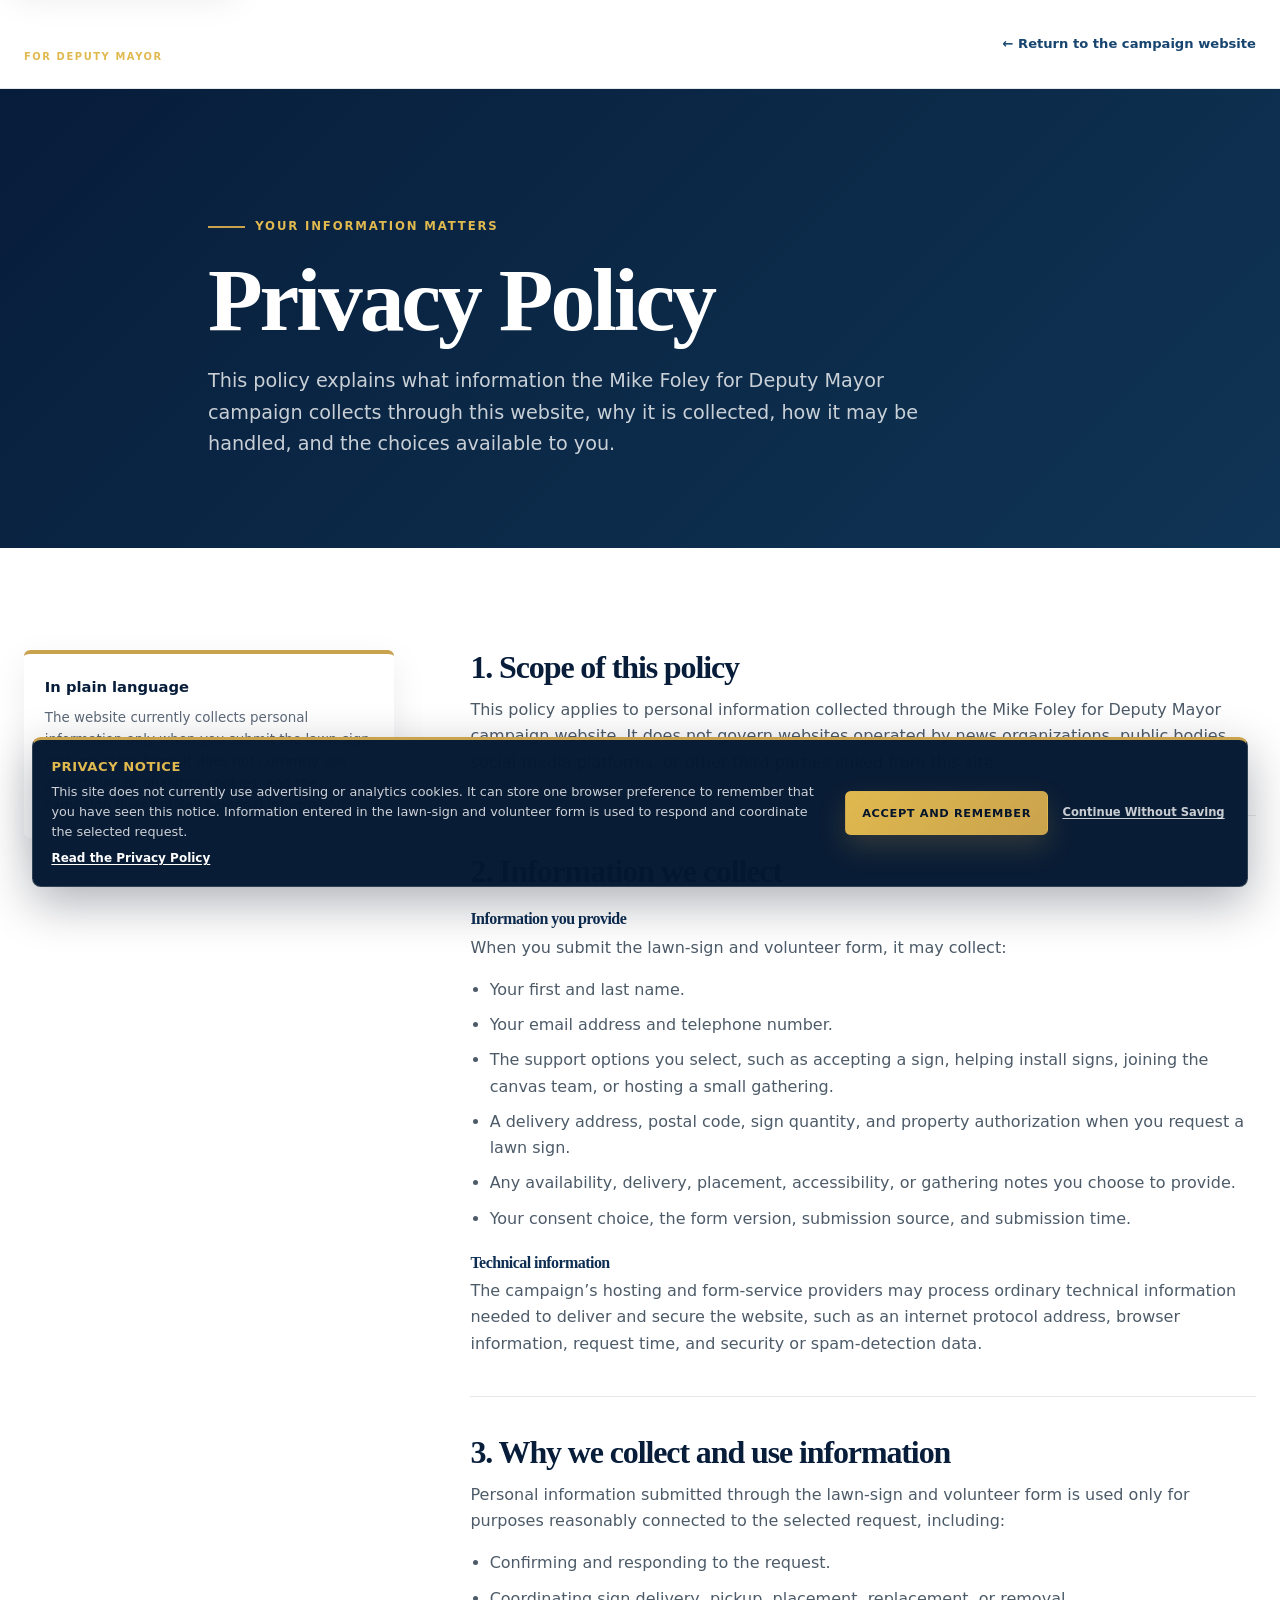
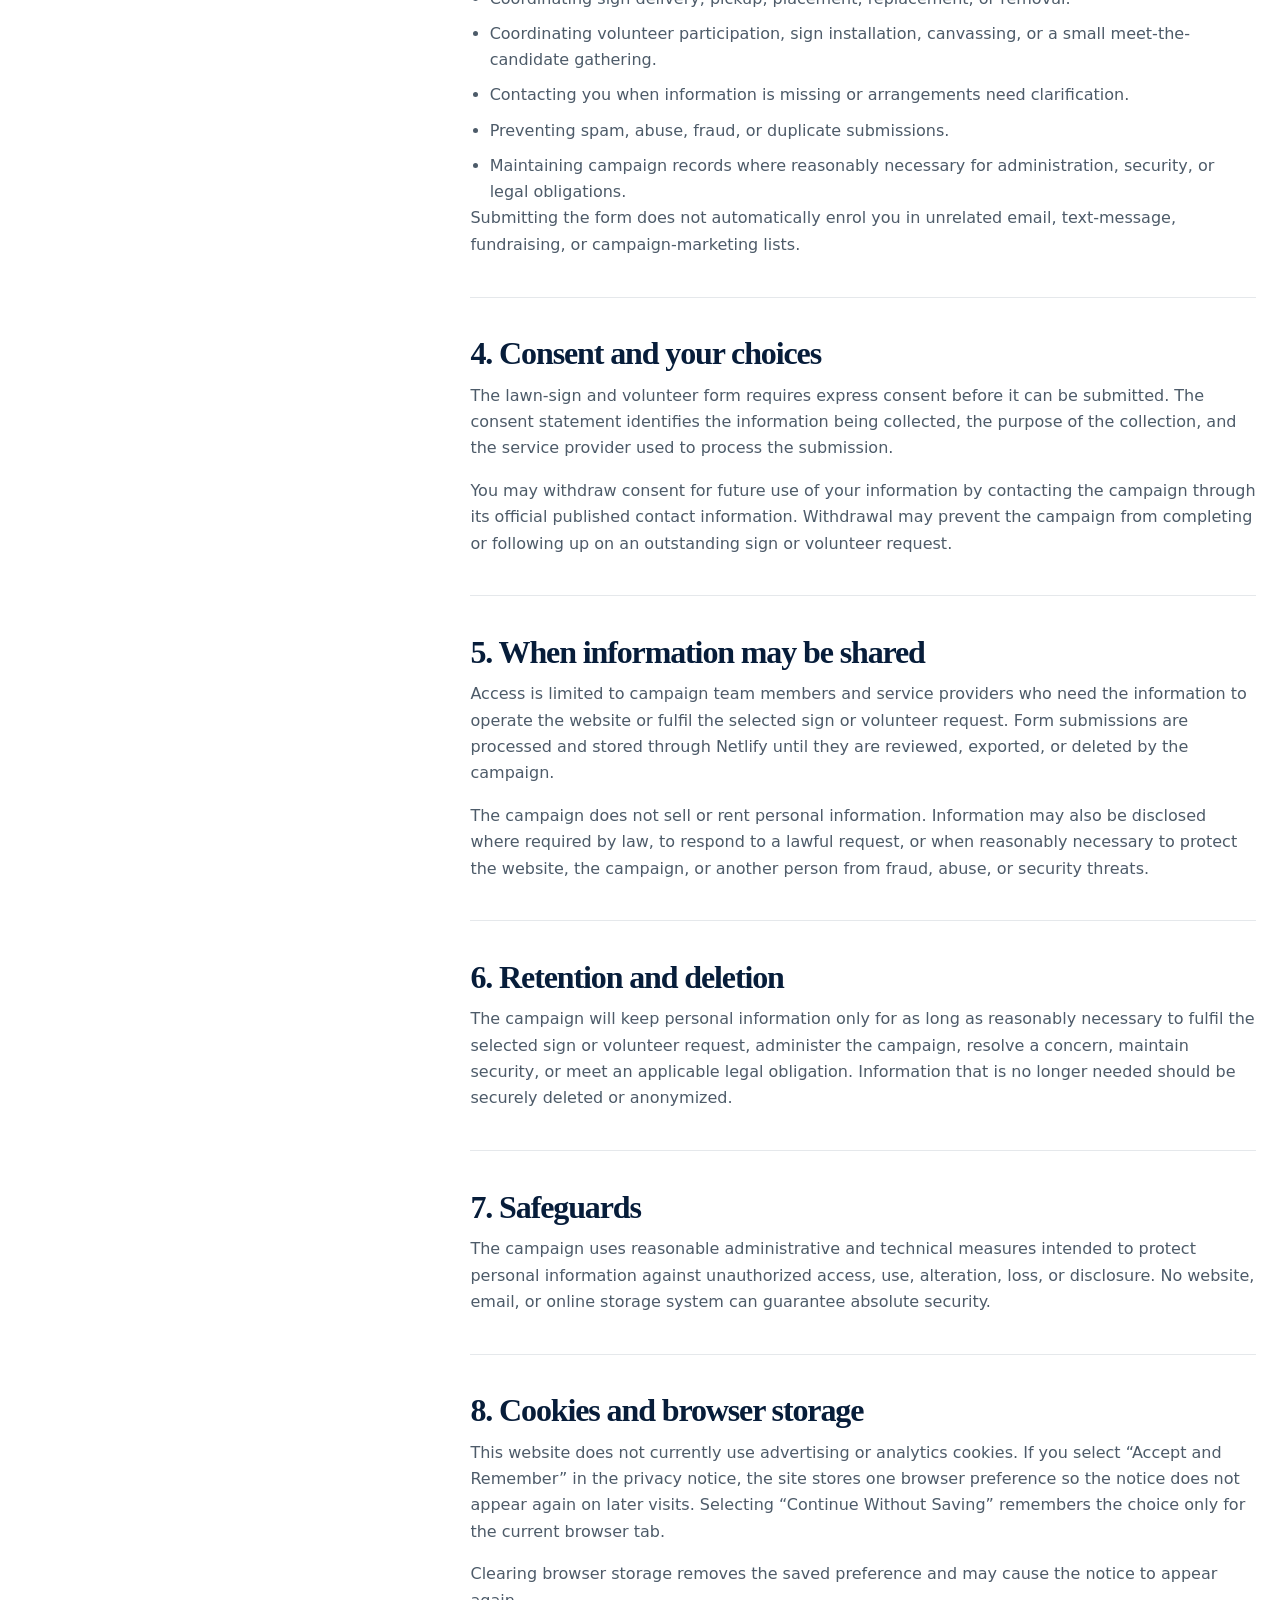
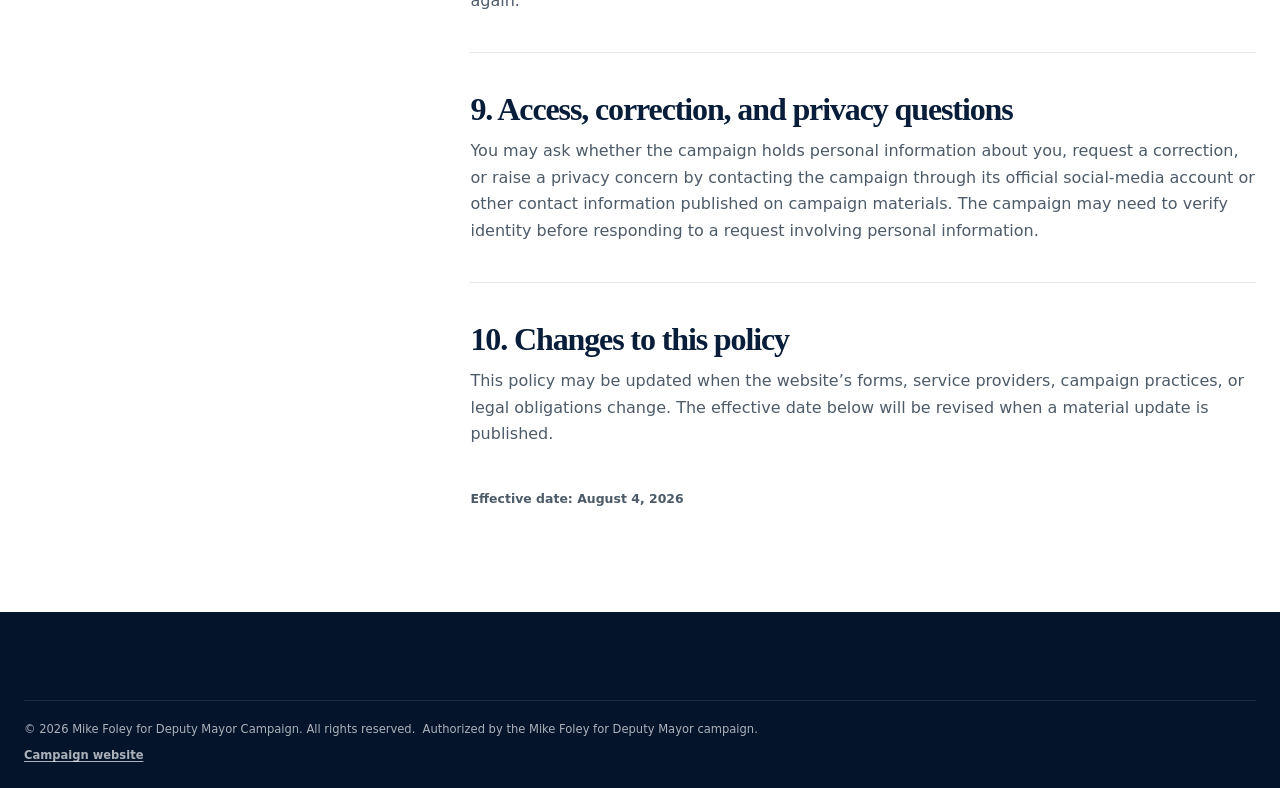
==== commit a9d8a3ae: "added campaign manager's suggested changes" ====
--- a/privacy.html
+++ b/privacy.html
@@ -23,7 +23,7 @@
   <meta name="twitter:image" content="./assets/photos/Mike_Foley_Social_Card.png?v=20260730-1" />
   <meta name="twitter:image:alt" content="Mike Foley for Deputy Mayor campaign social card" />
   <link rel="icon" href="./assets/icons/favicon.v1.svg?v=20260730-1" type="image/svg+xml" />
-  <link rel="stylesheet" href="./assets/css/styles.v18.css" />
+  <link rel="stylesheet" href="./assets/css/styles.v20.css" />
   <script defer src="./assets/js/privacy-consent.v1.js?v=20260730-1"></script>
 </head>
 <body class="privacy-page">
@@ -52,7 +52,7 @@
       <div class="shell privacy-policy__layout">
         <aside class="privacy-policy__summary" aria-label="Privacy summary">
           <strong>In plain language</strong>
-          <p>The website currently collects personal information only when you submit a lawn-sign request. It does not currently use advertising or analytics cookies, and the campaign does not sell personal information.</p>
+          <p>The website currently collects personal information only when you submit the lawn-sign and volunteer form. It does not currently use advertising or analytics cookies, and the campaign does not sell personal information.</p>
         </aside>
 
         <div class="privacy-policy__content">
@@ -64,14 +64,13 @@
           <section aria-labelledby="collection-heading">
             <h2 id="collection-heading">2. Information we collect</h2>
             <h3>Information you provide</h3>
-            <p>When you request a lawn sign, the form may collect:</p>
+            <p>When you submit the lawn-sign and volunteer form, it may collect:</p>
             <ul>
               <li>Your first and last name.</li>
               <li>Your email address and telephone number.</li>
-              <li>The delivery address and postal code for the requested sign.</li>
-              <li>The number of signs requested.</li>
-              <li>Any delivery, placement, or accessibility notes you choose to provide.</li>
-              <li>Your confirmation that you are authorized to display a sign at the address.</li>
+              <li>The support options you select, such as accepting a sign, helping install signs, joining the canvas team, or hosting a small gathering.</li>
+              <li>A delivery address, postal code, sign quantity, and property authorization when you request a lawn sign.</li>
+              <li>Any availability, delivery, placement, accessibility, or gathering notes you choose to provide.</li>
               <li>Your consent choice, the form version, submission source, and submission time.</li>
             </ul>
             <h3>Technical information</h3>
@@ -80,11 +79,12 @@
 
           <section aria-labelledby="purpose-heading">
             <h2 id="purpose-heading">3. Why we collect and use information</h2>
-            <p>Personal information submitted through the lawn-sign form is used only for purposes reasonably connected to the request, including:</p>
+            <p>Personal information submitted through the lawn-sign and volunteer form is used only for purposes reasonably connected to the selected request, including:</p>
             <ul>
               <li>Confirming and responding to the request.</li>
               <li>Coordinating sign delivery, pickup, placement, replacement, or removal.</li>
-              <li>Contacting you when information is missing or delivery instructions need clarification.</li>
+              <li>Coordinating volunteer participation, sign installation, canvassing, or a small meet-the-candidate gathering.</li>
+              <li>Contacting you when information is missing or arrangements need clarification.</li>
               <li>Preventing spam, abuse, fraud, or duplicate submissions.</li>
               <li>Maintaining campaign records where reasonably necessary for administration, security, or legal obligations.</li>
             </ul>
@@ -93,19 +93,19 @@
 
           <section aria-labelledby="consent-heading">
             <h2 id="consent-heading">4. Consent and your choices</h2>
-            <p>The lawn-sign form requires express consent before it can be submitted. The consent statement identifies the information being collected, the purpose of the collection, and the service provider used to process the submission.</p>
-            <p>You may withdraw consent for future use of your information by contacting the campaign through its official published contact information. Withdrawal may prevent the campaign from completing or following up on an outstanding sign request.</p>
+            <p>The lawn-sign and volunteer form requires express consent before it can be submitted. The consent statement identifies the information being collected, the purpose of the collection, and the service provider used to process the submission.</p>
+            <p>You may withdraw consent for future use of your information by contacting the campaign through its official published contact information. Withdrawal may prevent the campaign from completing or following up on an outstanding sign or volunteer request.</p>
           </section>
 
           <section aria-labelledby="sharing-heading">
             <h2 id="sharing-heading">5. When information may be shared</h2>
-            <p>Access is limited to campaign team members and service providers who need the information to operate the website or fulfil the sign request. Form submissions are processed and stored through Netlify until they are reviewed, exported, or deleted by the campaign.</p>
+            <p>Access is limited to campaign team members and service providers who need the information to operate the website or fulfil the selected sign or volunteer request. Form submissions are processed and stored through Netlify until they are reviewed, exported, or deleted by the campaign.</p>
             <p>The campaign does not sell or rent personal information. Information may also be disclosed where required by law, to respond to a lawful request, or when reasonably necessary to protect the website, the campaign, or another person from fraud, abuse, or security threats.</p>
           </section>
 
           <section aria-labelledby="retention-heading">
             <h2 id="retention-heading">6. Retention and deletion</h2>
-            <p>The campaign will keep personal information only for as long as reasonably necessary to fulfil the sign request, administer the campaign, resolve a concern, maintain security, or meet an applicable legal obligation. Information that is no longer needed should be securely deleted or anonymized.</p>
+            <p>The campaign will keep personal information only for as long as reasonably necessary to fulfil the selected sign or volunteer request, administer the campaign, resolve a concern, maintain security, or meet an applicable legal obligation. Information that is no longer needed should be securely deleted or anonymized.</p>
           </section>
 
           <section aria-labelledby="safeguards-heading">
@@ -129,7 +129,7 @@
             <p>This policy may be updated when the website’s forms, service providers, campaign practices, or legal obligations change. The effective date below will be revised when a material update is published.</p>
           </section>
 
-          <p class="privacy-policy__updated">Effective date: July 29, 2026</p>
+          <p class="privacy-policy__updated">Effective date: August 4, 2026</p>
         </div>
       </div>
     </section>
@@ -147,7 +147,7 @@
     <div class="privacy-consent__inner">
       <div class="privacy-consent__copy">
         <strong>Privacy notice</strong>
-        <p>This site does not currently use advertising or analytics cookies. It can store one browser preference to remember that you have seen this notice. Information entered in the lawn-sign form is used to respond and coordinate the request.</p>
+        <p>This site does not currently use advertising or analytics cookies. It can store one browser preference to remember that you have seen this notice. Information entered in the lawn-sign and volunteer form is used to respond and coordinate the selected request.</p>
         <a href="./privacy.html" aria-current="page">Read the Privacy Policy</a>
       </div>
       <div class="privacy-consent__actions">
--- a/assets/css/styles.v20.css
+++ b/assets/css/styles.v20.css
@@ -0,0 +1,3865 @@
+/* =========================================================
+   MIKE FOLEY CAMPAIGN WEBSITE — V7 — V6
+   Mobile-first, dependency-free campaign presentation.
+
+   Visual direction:
+   - Editorial campaign layout inspired by strong municipal sites
+   - Dark navy, warm paper, and restrained gold accents
+   - Full policy information rather than summary-only cards
+   - Real campaign/community photography
+   - Approved slide-in mobile navigation retained
+========================================================= */
+
+:root {
+  --navy-950: #03142b;
+  --navy-900: #071d3a;
+  --navy-850: #0a2544;
+  --navy-800: #0d2d52;
+  --navy-700: #17456f;
+  --navy-600: #26648f;
+  --blue-100: #eaf2f8;
+  --paper: #f8f4eb;
+  --paper-deep: #eee6d8;
+  --white: #ffffff;
+  --ink: #10213a;
+  --muted: #5d6979;
+  --gold: #c9a24d;
+  --gold-bright: #e0b94f;
+  --gold-soft: #f3e5bd;
+  --line: rgba(7, 29, 58, 0.14);
+  --line-light: rgba(255, 255, 255, 0.2);
+  --success: #2f7d5f;
+  --shadow-sm: 0 12px 35px rgba(3, 20, 43, 0.08);
+  --shadow-md: 0 22px 55px rgba(3, 20, 43, 0.14);
+  --shadow-lg: 0 34px 90px rgba(3, 20, 43, 0.22);
+  --radius-sm: 0.55rem;
+  --radius-md: 1rem;
+  --radius-lg: 1.5rem;
+  --shell: 78rem;
+  --header-height: 5rem;
+  --transition: 220ms ease;
+}
+
+/* =========================================================
+   RESET / BASE
+========================================================= */
+
+*,
+*::before,
+*::after {
+  box-sizing: border-box;
+}
+
+html {
+  scroll-behavior: smooth;
+  scroll-padding-top: calc(var(--header-height) + 1rem);
+}
+
+body {
+  margin: 0;
+  min-width: 20rem;
+  overflow-x: hidden;
+  background: var(--paper);
+  color: var(--ink);
+  font-family:
+    Inter, ui-sans-serif, system-ui, -apple-system, BlinkMacSystemFont, "Segoe UI",
+    sans-serif;
+  line-height: 1.65;
+  text-rendering: optimizeLegibility;
+}
+
+body.menu-open,
+body.volunteer-modal-open,
+body.gallery-modal-open {
+  overflow: hidden;
+}
+
+img {
+  display: block;
+  max-width: 100%;
+}
+
+button,
+input,
+select,
+textarea {
+  font: inherit;
+}
+
+button,
+a {
+  -webkit-tap-highlight-color: transparent;
+}
+
+button {
+  color: inherit;
+}
+
+a {
+  color: inherit;
+  text-decoration: none;
+}
+
+h1,
+h2,
+h3,
+h4,
+h5,
+p,
+figure,
+blockquote {
+  margin-top: 0;
+}
+
+h1,
+h2,
+h3,
+.campaign-brand__name {
+  font-family: Georgia, "Times New Roman", serif;
+  letter-spacing: -0.035em;
+}
+
+h1,
+h2,
+h3,
+h4,
+h5 {
+  color: var(--navy-950);
+  line-height: 1.08;
+}
+
+p:last-child,
+ul:last-child {
+  margin-bottom: 0;
+}
+
+::selection {
+  background: var(--gold-soft);
+  color: var(--navy-950);
+}
+
+:focus-visible {
+  outline: 3px solid rgba(224, 185, 79, 0.62);
+  outline-offset: 3px;
+}
+
+.shell {
+  width: min(100% - 2rem, var(--shell));
+  margin-inline: auto;
+}
+
+.section {
+  padding-block: clamp(4.75rem, 10vw, 8.5rem);
+}
+
+.section--paper {
+  background:
+    radial-gradient(circle at 12% 5%, rgba(201, 162, 77, 0.12), transparent 25rem),
+    var(--paper);
+}
+
+.section--navy {
+  background:
+    radial-gradient(circle at 92% 8%, rgba(48, 113, 163, 0.24), transparent 29rem),
+    linear-gradient(155deg, var(--navy-950), var(--navy-850));
+  color: rgba(255, 255, 255, 0.79);
+}
+
+.skip-link {
+  position: fixed;
+  z-index: 3000;
+  top: 0.75rem;
+  left: 0.75rem;
+  padding: 0.8rem 1rem;
+  transform: translateY(-150%);
+  border-radius: 0.45rem;
+  background: var(--white);
+  color: var(--navy-950);
+  font-weight: 800;
+  box-shadow: var(--shadow-sm);
+}
+
+.skip-link:focus {
+  transform: translateY(0);
+}
+
+.scroll-progress {
+  position: fixed;
+  z-index: 2600;
+  inset: 0 0 auto;
+  height: 0.2rem;
+  background: transparent;
+  pointer-events: none;
+}
+
+.scroll-progress__bar {
+  display: block;
+  width: 0;
+  height: 100%;
+  background: linear-gradient(90deg, var(--gold), #f1ce6b);
+}
+
+.eyebrow {
+  display: flex;
+  gap: 0.65rem;
+  align-items: center;
+  margin-bottom: 1rem;
+  color: var(--navy-700);
+  font-size: 0.73rem;
+  font-weight: 850;
+  letter-spacing: 0.16em;
+  text-transform: uppercase;
+}
+
+.eyebrow::before {
+  width: 2.3rem;
+  height: 0.12rem;
+  background: var(--gold);
+  content: "";
+}
+
+.eyebrow--light {
+  color: rgba(255, 255, 255, 0.82);
+}
+
+.eyebrow--gold {
+  color: var(--gold-bright);
+}
+
+.section-title {
+  max-width: 16ch;
+  margin-bottom: 1.2rem;
+  font-size: clamp(2.35rem, 7.5vw, 5.25rem);
+}
+
+.section-lead {
+  color: var(--navy-700);
+  font-size: clamp(1.08rem, 2.2vw, 1.35rem);
+  line-height: 1.6;
+}
+
+.section-heading {
+  display: grid;
+  gap: 1.3rem;
+  margin-bottom: clamp(3rem, 7vw, 5.5rem);
+}
+
+.section-heading__intro {
+  max-width: 39rem;
+  margin: 0;
+  color: var(--muted);
+  font-size: 1.03rem;
+}
+
+.section-heading--light .section-title {
+  color: var(--white);
+}
+
+.section-heading--light .section-heading__intro {
+  color: rgba(255, 255, 255, 0.68);
+}
+
+/* =========================================================
+   REVEAL / MOTION
+========================================================= */
+
+.js .reveal {
+  opacity: 0;
+  transform: translateY(1.25rem);
+  transition:
+    opacity 650ms cubic-bezier(0.16, 1, 0.3, 1) var(--reveal-delay, 0ms),
+    transform 650ms cubic-bezier(0.16, 1, 0.3, 1) var(--reveal-delay, 0ms);
+}
+
+.js .reveal[data-reveal="image"] {
+  transform: translateY(1.5rem) scale(0.985);
+}
+
+.js .reveal.is-revealed {
+  opacity: 1;
+  transform: none;
+}
+
+/* =========================================================
+   BUTTONS / LINKS
+========================================================= */
+
+.button {
+  display: inline-flex;
+  min-height: 3.15rem;
+  gap: 0.55rem;
+  align-items: center;
+  justify-content: center;
+  padding: 0.8rem 1.2rem;
+  border: 1px solid transparent;
+  border-radius: 0.35rem;
+  cursor: pointer;
+  font-size: 0.78rem;
+  font-weight: 850;
+  letter-spacing: 0.055em;
+  text-align: center;
+  text-transform: uppercase;
+  transition:
+    transform var(--transition),
+    box-shadow var(--transition),
+    background-color var(--transition),
+    border-color var(--transition),
+    color var(--transition);
+}
+
+.button:hover {
+  transform: translateY(-2px);
+}
+
+.button--gold {
+  background: linear-gradient(135deg, var(--gold-bright), var(--gold));
+  color: var(--navy-950);
+  box-shadow: 0 12px 28px rgba(201, 162, 77, 0.2);
+}
+
+.button--gold:hover {
+  box-shadow: 0 16px 34px rgba(201, 162, 77, 0.31);
+}
+
+.button--outline-light {
+  border-color: rgba(255, 255, 255, 0.62);
+  background: rgba(4, 20, 43, 0.18);
+  color: var(--white);
+  backdrop-filter: blur(8px);
+}
+
+.button--outline-light:hover {
+  border-color: var(--white);
+  background: rgba(255, 255, 255, 0.12);
+}
+
+.button--full {
+  width: 100%;
+}
+
+.text-link {
+  display: inline-flex;
+  gap: 0.55rem;
+  align-items: center;
+  color: var(--navy-700);
+  font-size: 0.78rem;
+  font-weight: 850;
+  letter-spacing: 0.055em;
+  text-transform: uppercase;
+}
+
+.text-link span {
+  transition: transform var(--transition);
+}
+
+.text-link:hover span {
+  transform: translate(0.2rem, -0.2rem);
+}
+
+/* =========================================================
+   HEADER / APPROVED MOBILE DRAWER
+========================================================= */
+
+.site-header {
+  position: fixed;
+  z-index: 2000;
+  inset: 0 0 auto;
+  min-height: var(--header-height);
+  border-bottom: 1px solid rgba(255, 255, 255, 0.13);
+  background: linear-gradient(180deg, rgba(3, 20, 43, 0.86), rgba(3, 20, 43, 0.22));
+  transition:
+    background-color var(--transition),
+    box-shadow var(--transition),
+    backdrop-filter var(--transition);
+}
+
+.site-header.is-scrolled {
+  border-bottom-color: rgba(255, 255, 255, 0.09);
+  background: rgba(3, 20, 43, 0.94);
+  box-shadow: 0 10px 35px rgba(0, 0, 0, 0.16);
+  backdrop-filter: blur(16px);
+}
+
+.site-header__inner {
+  display: flex;
+  min-height: var(--header-height);
+  gap: 1rem;
+  align-items: center;
+  justify-content: space-between;
+}
+
+.campaign-brand {
+  position: relative;
+  z-index: 2;
+  display: inline-flex;
+  flex-direction: column;
+  line-height: 1;
+}
+
+.campaign-brand__name {
+  color: var(--white);
+  font-size: 1.35rem;
+  font-weight: 800;
+  letter-spacing: -0.035em;
+}
+
+.campaign-brand__office {
+  margin-top: 0.3rem;
+  color: var(--gold-bright);
+  font-size: 0.62rem;
+  font-weight: 850;
+  letter-spacing: 0.16em;
+  text-transform: uppercase;
+}
+
+.menu-toggle {
+  position: relative;
+  z-index: 3;
+  display: grid;
+  width: 3.2rem;
+  height: 3.2rem;
+  padding: 0.8rem;
+  place-content: center;
+  gap: 0.32rem;
+  border: 1px solid rgba(255, 255, 255, 0.28);
+  border-radius: 50%;
+  background: rgba(255, 255, 255, 0.07);
+  cursor: pointer;
+  backdrop-filter: blur(8px);
+}
+
+.menu-toggle span {
+  display: block;
+  width: 1.25rem;
+  height: 0.1rem;
+  border-radius: 999px;
+  background: var(--white);
+  transition: opacity var(--transition);
+}
+
+body.menu-open .menu-toggle {
+  pointer-events: none;
+  opacity: 0;
+}
+
+.navigation-backdrop {
+  position: fixed;
+  z-index: 2050;
+  inset: 0;
+  visibility: hidden;
+  border: 0;
+  background: rgba(2, 12, 27, 0.7);
+  cursor: pointer;
+  opacity: 0;
+  backdrop-filter: blur(4px);
+  transition:
+    opacity 300ms ease,
+    visibility 300ms ease;
+}
+
+.navigation-backdrop.is-open {
+  visibility: visible;
+  opacity: 1;
+}
+
+.primary-navigation {
+  position: fixed;
+  z-index: 2100;
+  top: 0;
+  right: 0;
+  display: flex;
+  width: min(91vw, 27rem);
+  height: 100dvh;
+  flex-direction: column;
+  overflow-y: auto;
+  padding: 1.35rem 1.25rem 1.5rem;
+  transform: translateX(104%);
+  border-left: 0.35rem solid var(--gold);
+  background:
+    radial-gradient(circle at 90% 2%, rgba(201, 162, 77, 0.17), transparent 17rem),
+    linear-gradient(155deg, #fffdf8, #f4ede1);
+  color: var(--navy-950);
+  box-shadow: -30px 0 80px rgba(0, 0, 0, 0.26);
+  transition: transform 420ms cubic-bezier(0.16, 1, 0.3, 1);
+}
+
+.primary-navigation.is-open {
+  transform: translateX(0);
+}
+
+.primary-navigation__header {
+  display: flex;
+  gap: 1rem;
+  align-items: center;
+  justify-content: space-between;
+}
+
+.primary-navigation__brand {
+  display: flex;
+  flex-direction: column;
+  line-height: 1;
+}
+
+.primary-navigation__brand span {
+  font-family: Georgia, "Times New Roman", serif;
+  font-size: 1.55rem;
+  font-weight: 800;
+}
+
+.primary-navigation__brand small {
+  margin-top: 0.35rem;
+  color: #8a651e;
+  font-size: 0.63rem;
+  font-weight: 850;
+  letter-spacing: 0.16em;
+  text-transform: uppercase;
+}
+
+.menu-close,
+.dialog-close {
+  position: relative;
+  display: grid;
+  width: 2.8rem;
+  height: 2.8rem;
+  flex: 0 0 auto;
+  place-items: center;
+  border: 1px solid rgba(7, 29, 58, 0.16);
+  border-radius: 50%;
+  background: rgba(255, 255, 255, 0.72);
+  cursor: pointer;
+}
+
+.menu-close span,
+.dialog-close span {
+  position: absolute;
+  width: 1.1rem;
+  height: 0.1rem;
+  border-radius: 999px;
+  background: var(--navy-950);
+}
+
+.menu-close span:first-child,
+.dialog-close span:first-child {
+  transform: rotate(45deg);
+}
+
+.menu-close span:last-child,
+.dialog-close span:last-child {
+  transform: rotate(-45deg);
+}
+
+.primary-navigation__intro {
+  margin-top: 2.3rem;
+  padding-bottom: 1.35rem;
+  border-bottom: 1px solid rgba(7, 29, 58, 0.13);
+}
+
+.primary-navigation__intro span {
+  color: #8a651e;
+  font-size: 0.68rem;
+  font-weight: 850;
+  letter-spacing: 0.14em;
+  text-transform: uppercase;
+}
+
+.primary-navigation__intro p {
+  max-width: 19rem;
+  margin: 0.55rem 0 0;
+  color: var(--muted);
+  font-size: 0.91rem;
+}
+
+.primary-navigation__links {
+  display: grid;
+  margin-top: 1rem;
+}
+
+.primary-navigation__links a {
+  position: relative;
+  display: grid;
+  grid-template-columns: 2.5rem minmax(0, 1fr);
+  gap: 0.75rem;
+  align-items: center;
+  padding: 0.82rem 0;
+  border-bottom: 1px solid rgba(7, 29, 58, 0.11);
+  font-family: Georgia, "Times New Roman", serif;
+  font-size: 1.25rem;
+  font-weight: 700;
+  transition:
+    color var(--transition),
+    padding-left var(--transition);
+}
+
+.primary-navigation__links a::after {
+  position: absolute;
+  right: 0;
+  color: var(--gold);
+  content: "↗";
+  opacity: 0;
+  transition: opacity var(--transition);
+}
+
+.primary-navigation__links a:hover,
+.primary-navigation__links a.is-active {
+  padding-left: 0.35rem;
+  color: #8a651e;
+}
+
+.primary-navigation__links a:hover::after,
+.primary-navigation__links a.is-active::after {
+  opacity: 1;
+}
+
+.primary-navigation__links a > span {
+  color: #9a7a3c;
+  font-family: Inter, ui-sans-serif, system-ui, sans-serif;
+  font-size: 0.63rem;
+  letter-spacing: 0.1em;
+}
+
+.primary-navigation__cta {
+  margin-top: 1.25rem;
+}
+
+.primary-navigation__footer {
+  display: flex;
+  flex-direction: column;
+  margin-top: auto;
+  padding-top: 2rem;
+  color: var(--muted);
+  font-size: 0.74rem;
+  letter-spacing: 0.08em;
+  text-transform: uppercase;
+}
+
+.primary-navigation__footer strong {
+  margin-top: 0.25rem;
+  color: var(--navy-950);
+  font-size: 0.9rem;
+}
+
+.header-volunteer {
+  display: none;
+}
+
+/* =========================================================
+   HERO
+========================================================= */
+
+.hero {
+  position: relative;
+  overflow: hidden;
+  padding-top: var(--header-height);
+  background: var(--navy-950);
+  color: var(--white);
+}
+
+.hero__media {
+  position: relative;
+  width: 100%;
+  background: #d8e3ec;
+}
+
+.hero__media img {
+  display: block;
+  width: 100%;
+  height: auto;
+  object-fit: contain;
+  object-position: center;
+}
+
+.hero__overlay {
+  display: none;
+}
+
+.hero__inner {
+  position: relative;
+  z-index: 2;
+  display: grid;
+  align-items: center;
+  padding-top: clamp(2.25rem, 8vw, 4rem);
+  padding-bottom: 9rem;
+}
+
+.hero__content {
+  max-width: 41rem;
+}
+
+.hero__title {
+  max-width: 11ch;
+  margin-bottom: 1.35rem;
+  color: var(--white);
+  font-size: clamp(3.25rem, 12vw, 7.1rem);
+  text-wrap: balance;
+}
+
+.hero__title span {
+  display: block;
+  margin-top: 0.18em;
+  color: var(--gold-bright);
+  font-size: 0.72em;
+  font-style: italic;
+}
+
+.hero__lead {
+  max-width: 35rem;
+  margin-bottom: 1.8rem;
+  color: rgba(255, 255, 255, 0.82);
+  font-size: clamp(1.02rem, 2.5vw, 1.28rem);
+}
+
+.hero__actions {
+  display: flex;
+  flex-wrap: wrap;
+  gap: 0.8rem;
+}
+
+.hero__principles {
+  position: absolute;
+  z-index: 3;
+  inset: auto 0 0;
+  border-top: 1px solid rgba(255, 255, 255, 0.17);
+  background: rgba(3, 20, 43, 0.77);
+}
+
+.hero__principles-inner {
+  display: grid;
+  grid-template-columns: repeat(2, minmax(0, 1fr));
+}
+
+.hero__principles span {
+  padding: 0.95rem 0.7rem;
+  color: rgba(255, 255, 255, 0.76);
+  font-size: 0.65rem;
+  font-weight: 800;
+  letter-spacing: 0.08em;
+  text-align: center;
+  text-transform: uppercase;
+}
+
+.hero__principles span:nth-child(odd) {
+  border-right: 1px solid rgba(255, 255, 255, 0.13);
+}
+
+.hero__principles span:nth-child(-n + 2) {
+  border-bottom: 1px solid rgba(255, 255, 255, 0.13);
+}
+
+/* =========================================================
+   ABOUT
+========================================================= */
+
+.about {
+  background:
+    radial-gradient(circle at 96% 9%, rgba(49, 118, 167, 0.1), transparent 25rem),
+    var(--white);
+}
+
+.about__grid {
+  display: grid;
+  gap: 3rem;
+  align-items: center;
+}
+
+.about__portrait {
+  position: relative;
+  width: min(100%, 31rem);
+  margin-inline: auto;
+  padding: 0 0.8rem 0.8rem 0;
+}
+
+.about__portrait::before {
+  position: absolute;
+  z-index: 0;
+  right: 0;
+  bottom: 0;
+  width: 82%;
+  height: 82%;
+  background: var(--navy-900);
+  content: "";
+}
+
+.about__portrait img {
+  position: relative;
+  z-index: 1;
+  width: 100%;
+  aspect-ratio: 1 / 1;
+  object-fit: cover;
+  border-radius: 0.25rem;
+  box-shadow: var(--shadow-md);
+}
+
+.about__portrait-note {
+  position: relative;
+  z-index: 2;
+  width: min(85%, 21rem);
+  margin: -2.2rem 0 0 auto;
+  padding: 1.1rem 1.2rem;
+  border-left: 0.22rem solid var(--gold);
+  background: var(--paper);
+  box-shadow: var(--shadow-sm);
+}
+
+.about__portrait-note span {
+  display: block;
+  margin-bottom: 0.35rem;
+  color: #8a651e;
+  font-size: 0.66rem;
+  font-weight: 850;
+  letter-spacing: 0.13em;
+  text-transform: uppercase;
+}
+
+.about__portrait-note strong {
+  display: block;
+  color: var(--navy-900);
+  font-family: Georgia, "Times New Roman", serif;
+  font-size: 1.05rem;
+  line-height: 1.35;
+}
+
+.about__content > p:not(.eyebrow):not(.section-lead) {
+  color: var(--muted);
+}
+
+.about__quote {
+  margin: 2rem 0 0;
+  padding: 1.45rem 0 0 1.3rem;
+  border-top: 1px solid var(--line);
+  border-left: 0.2rem solid var(--gold);
+}
+
+.about__quote p {
+  margin-bottom: 0.65rem;
+  color: var(--navy-850);
+  font-family: Georgia, "Times New Roman", serif;
+  font-size: clamp(1.25rem, 3vw, 1.75rem);
+  font-style: italic;
+  line-height: 1.45;
+}
+
+.about__quote cite {
+  color: #8a651e;
+  font-size: 0.75rem;
+  font-style: normal;
+  font-weight: 850;
+  letter-spacing: 0.08em;
+  text-transform: uppercase;
+}
+
+
+/* =========================================================
+   PLATFORM
+========================================================= */
+
+.policy-list {
+  display: grid;
+  gap: clamp(3.8rem, 9vw, 7rem);
+}
+
+.policy-row {
+  position: relative;
+  display: grid;
+  gap: 1.75rem;
+  padding-top: 1.4rem;
+  border-top: 1px solid rgba(255, 255, 255, 0.15);
+}
+
+.policy-row::before {
+  position: absolute;
+  top: -0.1rem;
+  left: 0;
+  width: 0;
+  height: 0.22rem;
+  background: var(--gold);
+  content: "";
+  transition: width 800ms cubic-bezier(0.16, 1, 0.3, 1);
+}
+
+.policy-row.is-in-view::before {
+  width: min(17rem, 64%);
+}
+
+.policy-row__number {
+  color: rgba(255, 255, 255, 0.18);
+  font-family: Georgia, "Times New Roman", serif;
+  font-size: clamp(4.5rem, 18vw, 8rem);
+  line-height: 0.75;
+}
+
+.policy-row__kicker {
+  margin-bottom: 0.55rem;
+  color: var(--gold-bright);
+  font-size: 0.67rem;
+  font-weight: 850;
+  letter-spacing: 0.14em;
+  text-transform: uppercase;
+}
+
+.policy-row__content h3 {
+  margin-bottom: 0.55rem;
+  color: var(--white);
+  font-size: clamp(2rem, 6vw, 3.65rem);
+}
+
+.policy-row__content h4 {
+  margin-bottom: 1.35rem;
+  color: rgba(255, 255, 255, 0.68);
+  font-family: inherit;
+  font-size: 1rem;
+  font-weight: 600;
+  line-height: 1.5;
+}
+
+.policy-row__content h5 {
+  margin: 1.55rem 0 0.8rem;
+  color: var(--gold-bright);
+  font-family: inherit;
+  font-size: 0.76rem;
+  font-weight: 850;
+  letter-spacing: 0.08em;
+  text-transform: uppercase;
+}
+
+.policy-row__content > p {
+  color: rgba(255, 255, 255, 0.75);
+}
+
+.commitment-list {
+  display: grid;
+  gap: 0.75rem;
+  margin: 0;
+  padding: 0;
+  list-style: none;
+}
+
+.commitment-list li {
+  position: relative;
+  padding-left: 1.55rem;
+  color: rgba(255, 255, 255, 0.82);
+}
+
+.commitment-list li::before {
+  position: absolute;
+  top: 0.65em;
+  left: 0;
+  width: 0.5rem;
+  height: 0.5rem;
+  transform: rotate(45deg);
+  background: var(--gold);
+  content: "";
+}
+
+.policy-row__closing {
+  margin-top: 1.4rem;
+  padding: 1rem 1.1rem;
+  border-left: 0.2rem solid var(--gold);
+  background: rgba(255, 255, 255, 0.055);
+  color: var(--white) !important;
+  font-family: Georgia, "Times New Roman", serif;
+  font-size: 1.14rem;
+}
+
+.policy-row__media {
+  overflow: hidden;
+  margin: 0;
+  border: 1px solid rgba(255, 255, 255, 0.12);
+  background: var(--navy-900);
+  box-shadow: var(--shadow-md);
+}
+
+.policy-row__media img {
+  width: 100%;
+  aspect-ratio: 16 / 11;
+  object-fit: cover;
+  filter: saturate(0.88) contrast(1.04);
+  transition: transform 850ms cubic-bezier(0.16, 1, 0.3, 1);
+}
+
+.policy-row.is-in-view .policy-row__media img {
+  transform: scale(1.015);
+}
+
+.policy-row__media figcaption {
+  padding: 0.9rem 1rem;
+  color: rgba(255, 255, 255, 0.68);
+  font-size: 0.75rem;
+}
+
+/* =========================================================
+   EDUCATION / GALLERY
+========================================================= */
+
+.education {
+  background:
+    linear-gradient(180deg, rgba(255, 255, 255, 0.93), rgba(248, 244, 235, 0.96)),
+    var(--paper);
+}
+
+.education__feature {
+  display: grid;
+  gap: 2.5rem;
+  align-items: center;
+}
+
+.education__portrait {
+  position: relative;
+  width: min(100%, 27rem);
+  margin: 0 auto;
+}
+
+.education__portrait::after {
+  position: absolute;
+  z-index: -1;
+  inset: 1.1rem -1.1rem -1.1rem 1.1rem;
+  background: var(--gold-soft);
+  content: "";
+}
+
+.education__portrait img {
+  display: block;
+  width: 100%;
+  height: auto;
+  object-fit: contain;
+  object-position: center;
+  box-shadow: var(--shadow-md);
+}
+
+.education__content > p:not(.eyebrow):not(.section-lead) {
+  color: var(--muted);
+}
+
+.education__milestones {
+  display: grid;
+  gap: 0.8rem;
+  margin-top: 1.75rem;
+}
+
+.education__milestones > div {
+  padding: 1rem 1.1rem;
+  border-left: 0.22rem solid var(--gold);
+  background: var(--white);
+  box-shadow: var(--shadow-sm);
+}
+
+.education__milestones span,
+.education__milestones strong {
+  display: block;
+}
+
+.education__milestones span {
+  margin-bottom: 0.3rem;
+  color: #8a651e;
+  font-size: 0.66rem;
+  font-weight: 850;
+  letter-spacing: 0.11em;
+  text-transform: uppercase;
+}
+
+.education__milestones strong {
+  color: var(--navy-900);
+  font-size: 0.94rem;
+}
+
+.gallery-heading {
+  display: grid;
+  gap: 1rem;
+  margin: clamp(4.5rem, 9vw, 7rem) 0 1.5rem;
+  padding-top: 1.5rem;
+  border-top: 1px solid var(--line);
+}
+
+.gallery-heading h3 {
+  margin-bottom: 0;
+  font-size: clamp(1.8rem, 5vw, 3.2rem);
+}
+
+.gallery-heading > p {
+  max-width: 30rem;
+  color: var(--muted);
+}
+
+.school-gallery {
+  display: grid;
+  gap: 0.85rem;
+}
+
+.school-gallery__item {
+  position: relative;
+  display: grid;
+  min-height: 0;
+  aspect-ratio: 16 / 10;
+  overflow: hidden;
+  padding: 0;
+  border: 1px solid var(--line);
+  background: #e8eef2;
+  cursor: zoom-in;
+  box-shadow: var(--shadow-sm);
+}
+
+.school-gallery__item img {
+  width: 100%;
+  height: 100%;
+  min-height: 0;
+  object-fit: contain;
+  object-position: center;
+}
+
+.school-gallery__item::after {
+  position: absolute;
+  inset: auto 0 0;
+  height: 55%;
+  background: linear-gradient(transparent, rgba(3, 20, 43, 0.8));
+  content: "";
+}
+
+.school-gallery__item span {
+  position: absolute;
+  z-index: 2;
+  right: 1rem;
+  bottom: 0.9rem;
+  left: 1rem;
+  color: var(--white);
+  font-size: 0.7rem;
+  font-weight: 850;
+  letter-spacing: 0.08em;
+  text-align: left;
+  text-transform: uppercase;
+}
+
+.school-gallery__item:hover img {
+  opacity: 1;
+}
+
+/* =========================================================
+   COMMUNITY
+========================================================= */
+
+.community-grid {
+  display: grid;
+  grid-template-columns: repeat(auto-fit, minmax(min(100%, 17rem), 1fr));
+  gap: 1rem;
+}
+
+.community-card,
+.community-card--large,
+.community-card--wide {
+  position: relative;
+  display: flex;
+  min-height: 0;
+  overflow: hidden;
+  flex-direction: column;
+  margin: 0;
+  border: 1px solid var(--line);
+  background: var(--white);
+  box-shadow: var(--shadow-sm);
+}
+
+.community-card img {
+  display: block;
+  width: 100%;
+  height: auto;
+  aspect-ratio: 4 / 3;
+  object-fit: contain;
+  object-position: center;
+  background: #e8eef2;
+}
+
+.community-card::after {
+  display: none;
+}
+
+.community-card figcaption {
+  position: static;
+  display: grid;
+  gap: 0.32rem;
+  padding: 1rem 1.1rem 1.2rem;
+  color: var(--ink);
+}
+
+.community-card figcaption span {
+  color: #8a651e;
+  font-size: 0.64rem;
+  font-weight: 850;
+  letter-spacing: 0.1em;
+  text-transform: uppercase;
+}
+
+.community-card figcaption strong {
+  color: var(--navy-900);
+  font-family: Georgia, "Times New Roman", serif;
+  font-size: 1.05rem;
+  line-height: 1.35;
+}
+
+/* =========================================================
+   NEWS
+========================================================= */
+
+.news {
+  background: var(--white);
+}
+
+.news-grid {
+  display: grid;
+  gap: 1.1rem;
+}
+
+.news-card {
+  display: grid;
+  overflow: hidden;
+  border: 1px solid var(--line);
+  background: var(--paper);
+  box-shadow: var(--shadow-sm);
+}
+
+.news-card__image {
+  overflow: hidden;
+}
+
+.news-card__image {
+  display: grid;
+  place-items: center;
+  background: #e8eef2;
+}
+
+.news-card__image img {
+  display: block;
+  width: 100%;
+  height: auto;
+  max-height: 31rem;
+  object-fit: contain;
+  object-position: center;
+}
+
+.news-card__content {
+  padding: clamp(1.35rem, 4vw, 2.2rem);
+}
+
+.news-card__source {
+  display: block;
+  margin-bottom: 0.8rem;
+  color: #8a651e;
+  font-size: 0.66rem;
+  font-weight: 850;
+  letter-spacing: 0.12em;
+  text-transform: uppercase;
+}
+
+.news-card h3 {
+  margin-bottom: 0.85rem;
+  font-size: clamp(1.6rem, 4.4vw, 2.45rem);
+}
+
+.news-card p {
+  color: var(--muted);
+}
+
+/* =========================================================
+   CLOSING CTA
+========================================================= */
+
+.closing-cta {
+  position: relative;
+  min-height: 36rem;
+  overflow: hidden;
+  background: var(--navy-950);
+  color: var(--white);
+}
+
+.closing-cta__image,
+.closing-cta__overlay {
+  position: absolute;
+  inset: 0;
+}
+
+.closing-cta__image {
+  width: 100%;
+  height: 100%;
+  object-fit: cover;
+}
+
+.closing-cta__overlay {
+  background:
+    linear-gradient(90deg, rgba(3, 20, 43, 0.91), rgba(3, 20, 43, 0.56) 60%, rgba(3, 20, 43, 0.25)),
+    linear-gradient(180deg, rgba(3, 20, 43, 0.2), rgba(3, 20, 43, 0.65));
+}
+
+.closing-cta__content {
+  position: relative;
+  z-index: 2;
+  display: flex;
+  min-height: 36rem;
+  flex-direction: column;
+  justify-content: center;
+  padding-block: 5rem;
+}
+
+.closing-cta h2 {
+  max-width: 13ch;
+  margin-bottom: 1rem;
+  color: var(--white);
+  font-size: clamp(2.5rem, 8vw, 5.5rem);
+}
+
+.closing-cta__content > p:not(.eyebrow) {
+  max-width: 34rem;
+  color: rgba(255, 255, 255, 0.78);
+  font-size: 1.1rem;
+}
+
+.closing-cta__actions {
+  display: flex;
+  flex-wrap: wrap;
+  gap: 0.8rem;
+  margin-top: 1.2rem;
+}
+
+/* =========================================================
+   FOOTER
+========================================================= */
+
+.site-footer {
+  padding: 3rem 0 1.4rem;
+  background: var(--navy-950);
+  color: rgba(255, 255, 255, 0.67);
+}
+
+.site-footer__grid {
+  display: grid;
+  gap: 2.5rem;
+}
+
+.campaign-brand--footer {
+  margin-bottom: 0.9rem;
+}
+
+.site-footer__grid > div:first-child p {
+  max-width: 22rem;
+  margin: 0;
+  font-size: 0.88rem;
+}
+
+.site-footer nav,
+.site-footer__contact {
+  display: grid;
+  gap: 0.6rem;
+  align-content: start;
+}
+
+.site-footer nav a,
+.site-footer__contact a,
+.site-footer__contact button {
+  width: fit-content;
+  padding: 0;
+  border: 0;
+  background: transparent;
+  color: rgba(255, 255, 255, 0.75);
+  cursor: pointer;
+  font-size: 0.84rem;
+  text-align: left;
+  transition: color var(--transition);
+}
+
+.site-footer nav a:hover,
+.site-footer__contact a:hover,
+.site-footer__contact button:hover {
+  color: var(--gold-bright);
+}
+
+.site-footer__contact > span {
+  color: var(--gold-bright);
+  font-size: 0.69rem;
+  font-weight: 850;
+  letter-spacing: 0.1em;
+  text-transform: uppercase;
+}
+
+.site-footer__legal {
+  display: grid;
+  gap: 0.45rem;
+  margin-top: 2.5rem;
+  padding-top: 1.2rem;
+  border-top: 1px solid rgba(255, 255, 255, 0.1);
+  font-size: 0.72rem;
+}
+
+/* =========================================================
+   VOLUNTEER DIALOG / NETLIFY FORM
+========================================================= */
+
+.volunteer-dialog,
+.gallery-dialog {
+  width: 100%;
+  max-width: none;
+  height: 100%;
+  max-height: none;
+  margin: 0;
+  padding: 0;
+  overflow-y: auto;
+  border: 0;
+  background: transparent;
+}
+
+.volunteer-dialog::backdrop,
+.gallery-dialog::backdrop {
+  background: rgba(2, 12, 27, 0.8);
+  backdrop-filter: blur(6px);
+}
+
+.volunteer-dialog[open] {
+  display: grid;
+  place-items: center;
+  padding: 1rem;
+}
+
+.volunteer-dialog__panel {
+  position: relative;
+  width: min(100%, 43rem);
+  max-height: calc(100dvh - 2rem);
+  overflow-y: auto;
+  padding: clamp(1.35rem, 5vw, 2.5rem);
+  border-top: 0.3rem solid var(--gold);
+  border-radius: 0.65rem;
+  background:
+    radial-gradient(circle at 100% 0, rgba(201, 162, 77, 0.14), transparent 17rem),
+    var(--white);
+  box-shadow: var(--shadow-lg);
+}
+
+.volunteer-dialog__panel > .dialog-close {
+  position: absolute;
+  top: 1rem;
+  right: 1rem;
+}
+
+.volunteer-dialog__heading {
+  max-width: 34rem;
+  padding-right: 3.2rem;
+}
+
+.volunteer-dialog__heading h2 {
+  margin-bottom: 0.65rem;
+  font-size: clamp(2rem, 7vw, 3.3rem);
+}
+
+.volunteer-dialog__heading > p:last-child {
+  color: var(--muted);
+}
+
+.volunteer-form {
+  display: grid;
+  gap: 1rem;
+  margin-top: 1.6rem;
+}
+
+.form-grid {
+  display: grid;
+  gap: 1rem;
+}
+
+.volunteer-form label > span {
+  display: block;
+  margin-bottom: 0.4rem;
+  color: var(--navy-850);
+  font-size: 0.76rem;
+  font-weight: 800;
+}
+
+.volunteer-form label > span small {
+  color: var(--muted);
+  font-size: 0.69rem;
+  font-weight: 600;
+}
+
+.volunteer-form input,
+.volunteer-form select,
+.volunteer-form textarea {
+  width: 100%;
+  border: 1px solid rgba(7, 29, 58, 0.2);
+  border-radius: 0.35rem;
+  background: #fffefb;
+  color: var(--ink);
+  transition:
+    border-color var(--transition),
+    box-shadow var(--transition);
+}
+
+.volunteer-form input,
+.volunteer-form select {
+  min-height: 3rem;
+  padding: 0.65rem 0.8rem;
+}
+
+.volunteer-form textarea {
+  min-height: 7rem;
+  padding: 0.75rem 0.8rem;
+  resize: vertical;
+}
+
+.volunteer-form input:focus,
+.volunteer-form select:focus,
+.volunteer-form textarea:focus {
+  border-color: var(--navy-600);
+  outline: none;
+  box-shadow: 0 0 0 0.22rem rgba(38, 100, 143, 0.13);
+}
+
+.consent-field {
+  display: grid;
+  grid-template-columns: auto minmax(0, 1fr);
+  gap: 0.7rem;
+  align-items: start;
+  padding: 0.85rem 0;
+}
+
+.consent-field input {
+  width: 1.05rem;
+  min-height: auto;
+  height: 1.05rem;
+  margin-top: 0.18rem;
+}
+
+.consent-field > span {
+  margin: 0 !important;
+  color: var(--muted) !important;
+  font-size: 0.75rem !important;
+  font-weight: 600 !important;
+  line-height: 1.5;
+}
+
+.honeypot {
+  position: absolute !important;
+  width: 1px !important;
+  height: 1px !important;
+  overflow: hidden !important;
+  clip: rect(0 0 0 0) !important;
+  clip-path: inset(50%) !important;
+  white-space: nowrap !important;
+}
+
+.volunteer-form__privacy {
+  margin: 0;
+  color: #77818d;
+  font-size: 0.69rem;
+  line-height: 1.55;
+}
+
+/* =========================================================
+   GALLERY DIALOG
+========================================================= */
+
+.gallery-dialog[open] {
+  display: grid;
+  place-items: center;
+  padding: 0.75rem;
+}
+
+.gallery-dialog__panel {
+  width: min(100%, 78rem);
+  max-height: calc(100dvh - 1.5rem);
+  overflow: hidden;
+  border: 1px solid rgba(255, 255, 255, 0.14);
+  border-radius: 0.55rem;
+  background: var(--navy-950);
+  color: var(--white);
+  box-shadow: var(--shadow-lg);
+}
+
+.gallery-dialog__toolbar {
+  display: flex;
+  gap: 1rem;
+  align-items: center;
+  justify-content: space-between;
+  padding: 0.9rem 1rem;
+  border-bottom: 1px solid rgba(255, 255, 255, 0.11);
+}
+
+.gallery-dialog__toolbar span,
+.gallery-dialog__toolbar strong {
+  display: block;
+}
+
+.gallery-dialog__toolbar span {
+  color: var(--gold-bright);
+  font-size: 0.62rem;
+  font-weight: 850;
+  letter-spacing: 0.11em;
+  text-transform: uppercase;
+}
+
+.gallery-dialog__toolbar strong {
+  margin-top: 0.2rem;
+  font-size: 0.9rem;
+}
+
+.dialog-close--light {
+  border-color: rgba(255, 255, 255, 0.22);
+  background: rgba(255, 255, 255, 0.07);
+}
+
+.dialog-close--light span {
+  background: var(--white);
+}
+
+.gallery-dialog__stage {
+  position: relative;
+  display: grid;
+  grid-template-columns: auto minmax(0, 1fr) auto;
+  gap: 0.5rem;
+  align-items: center;
+  min-height: 15rem;
+  padding: 0.7rem;
+}
+
+.gallery-dialog__stage img {
+  width: 100%;
+  max-height: calc(100dvh - 10rem);
+  object-fit: contain;
+}
+
+.gallery-dialog__stage button {
+  display: grid;
+  width: 2.8rem;
+  height: 2.8rem;
+  place-items: center;
+  border: 1px solid rgba(255, 255, 255, 0.22);
+  border-radius: 50%;
+  background: rgba(255, 255, 255, 0.08);
+  color: var(--white);
+  cursor: pointer;
+}
+
+.gallery-dialog__dots {
+  display: flex;
+  gap: 0.55rem;
+  justify-content: center;
+  padding: 0.8rem 1rem 1rem;
+}
+
+.gallery-dialog__dots button {
+  width: 0.55rem;
+  height: 0.55rem;
+  padding: 0;
+  border: 0;
+  border-radius: 50%;
+  background: rgba(255, 255, 255, 0.35);
+  cursor: pointer;
+}
+
+.gallery-dialog__dots button[aria-current="true"] {
+  background: var(--gold-bright);
+}
+
+/* =========================================================
+   THANK-YOU PAGE
+========================================================= */
+
+.thank-you-page {
+  display: grid;
+  min-height: 100svh;
+  padding: 1rem;
+  place-items: center;
+  background:
+    linear-gradient(rgba(3, 20, 43, 0.78), rgba(3, 20, 43, 0.88)),
+    url("../photos/wasaga-beach-sunset.webp?v=20260730-1") center / cover no-repeat;
+}
+
+.thank-you-card {
+  width: min(100%, 42rem);
+  padding: clamp(1.5rem, 6vw, 3.5rem);
+  border-top: 0.3rem solid var(--gold);
+  background: rgba(255, 255, 255, 0.96);
+  box-shadow: var(--shadow-lg);
+}
+
+.thank-you-card .campaign-brand {
+  margin-bottom: 2rem;
+}
+
+.thank-you-card .campaign-brand__name {
+  color: var(--navy-950);
+}
+
+.thank-you-card h1 {
+  margin-bottom: 1rem;
+  font-size: clamp(2.4rem, 8vw, 4.6rem);
+}
+
+.thank-you-card > p:not(.eyebrow) {
+  margin-bottom: 1.6rem;
+  color: var(--muted);
+}
+
+
+/* =========================================================
+   RECORD OF SERVICE CAROUSEL
+   Manual switching and contained images prevent layout shifts,
+   stretching, artificial zoom, and blur.
+========================================================= */
+
+[hidden] {
+  display: none !important;
+}
+
+.record-showcase {
+  margin-top: clamp(3.25rem, 8vw, 6rem);
+  padding-top: clamp(2.5rem, 6vw, 4rem);
+  border-top: 1px solid var(--line);
+}
+
+.record-showcase__heading {
+  display: grid;
+  gap: 1rem;
+  margin-bottom: 1.5rem;
+}
+
+.record-showcase__heading h3 {
+  max-width: 18ch;
+  margin: 0;
+  font-size: clamp(2rem, 6vw, 3.8rem);
+}
+
+.record-showcase__heading > p {
+  max-width: 38rem;
+  margin: 0;
+  color: var(--muted);
+}
+
+.record-carousel {
+  overflow: hidden;
+  border: 1px solid var(--line);
+  border-radius: 0.5rem;
+  background: var(--paper);
+  box-shadow: var(--shadow-md);
+}
+
+.record-carousel__stage:focus-visible {
+  outline: 3px solid rgba(201, 162, 77, 0.5);
+  outline-offset: -3px;
+}
+
+.record-carousel__slide {
+  display: grid;
+  min-width: 0;
+}
+
+.record-carousel__media {
+  display: grid;
+  min-width: 0;
+  min-height: 20rem;
+  margin: 0;
+  place-items: center;
+  overflow: hidden;
+  background: #e7edf2;
+}
+
+.record-carousel__media img {
+  display: block;
+  width: 100%;
+  height: 100%;
+  max-height: 34rem;
+  object-fit: contain;
+  object-position: center;
+}
+
+.record-carousel__media--portrait img {
+  width: auto;
+  max-width: 100%;
+}
+
+.record-carousel__media--document {
+  padding: clamp(0.75rem, 2vw, 1.5rem);
+  background: #ece8df;
+}
+
+.record-carousel__media--document img {
+  width: auto;
+  max-width: 100%;
+  height: auto;
+  max-height: 31rem;
+  box-shadow: 0 12px 30px rgba(3, 20, 43, 0.14);
+}
+
+.record-carousel__content {
+  position: relative;
+  display: flex;
+  min-width: 0;
+  flex-direction: column;
+  justify-content: center;
+  padding: clamp(1.5rem, 5vw, 3.5rem);
+}
+
+.record-carousel__number {
+  position: absolute;
+  top: 1rem;
+  right: 1.2rem;
+  color: rgba(7, 29, 58, 0.09);
+  font-family: Georgia, "Times New Roman", serif;
+  font-size: clamp(3.5rem, 10vw, 6.5rem);
+  font-weight: 700;
+  line-height: 1;
+}
+
+.record-carousel__tag {
+  position: relative;
+  z-index: 1;
+  width: fit-content;
+  margin: 0 0 0.85rem;
+  padding-bottom: 0.38rem;
+  border-bottom: 2px solid var(--gold);
+  color: #815f1f;
+  font-size: 0.66rem;
+  font-weight: 850;
+  letter-spacing: 0.1em;
+  text-transform: uppercase;
+}
+
+.record-carousel__content h4 {
+  position: relative;
+  z-index: 1;
+  max-width: 18ch;
+  margin: 0 0 1rem;
+  color: var(--navy-950);
+  font-family: Georgia, "Times New Roman", serif;
+  font-size: clamp(1.75rem, 5vw, 3rem);
+  line-height: 1.12;
+}
+
+.record-carousel__content > p:not(.record-carousel__tag) {
+  position: relative;
+  z-index: 1;
+  max-width: 43rem;
+  color: var(--muted);
+}
+
+.record-carousel__note {
+  padding-left: 0.85rem;
+  border-left: 2px solid rgba(201, 162, 77, 0.55);
+  font-size: 0.78rem;
+}
+
+.record-carousel__navigation {
+  display: grid;
+  grid-template-columns: auto minmax(0, 1fr) auto;
+  gap: 0.8rem;
+  align-items: center;
+  padding: 0.85rem 1rem;
+  border-top: 1px solid var(--line);
+  background: var(--white);
+}
+
+.record-carousel__arrow {
+  display: grid;
+  width: 2.75rem;
+  height: 2.75rem;
+  place-items: center;
+  border: 1px solid rgba(7, 29, 58, 0.18);
+  border-radius: 50%;
+  background: var(--white);
+  color: var(--navy-900);
+  cursor: pointer;
+  transition: border-color var(--transition), background var(--transition), color var(--transition);
+}
+
+.record-carousel__arrow:hover,
+.record-carousel__arrow:focus-visible {
+  border-color: var(--gold);
+  background: var(--navy-900);
+  color: var(--white);
+}
+
+.record-carousel__dots {
+  display: flex;
+  gap: 0.45rem;
+  align-items: center;
+  justify-content: center;
+}
+
+.record-carousel__dot {
+  width: 0.65rem;
+  height: 0.65rem;
+  padding: 0;
+  border: 0;
+  border-radius: 50%;
+  background: rgba(7, 29, 58, 0.22);
+  cursor: pointer;
+}
+
+.record-carousel__dot[aria-current="true"] {
+  width: 1.8rem;
+  border-radius: 999px;
+  background: var(--gold);
+}
+
+.record-carousel__status {
+  grid-column: 1 / -1;
+  grid-row: 2;
+  margin: 0;
+  color: var(--muted);
+  font-size: 0.68rem;
+  font-weight: 800;
+  letter-spacing: 0.08em;
+  text-align: center;
+  text-transform: uppercase;
+}
+
+@media (min-width: 48rem) {
+  .record-showcase__heading {
+    grid-template-columns: minmax(0, 1.15fr) minmax(18rem, 0.85fr);
+    align-items: end;
+  }
+
+  .record-carousel__slide {
+    grid-template-columns: minmax(0, 1.08fr) minmax(20rem, 0.92fr);
+  }
+
+  .record-carousel__media {
+    min-height: 31rem;
+  }
+
+  .record-carousel__navigation {
+    grid-template-columns: auto minmax(0, 1fr) auto auto;
+  }
+
+  .record-carousel__status {
+    grid-column: auto;
+    grid-row: auto;
+    min-width: 6rem;
+    text-align: right;
+  }
+}
+
+@media print {
+  .record-carousel__navigation {
+    display: none !important;
+  }
+
+  .record-carousel__slide[hidden] {
+    display: none !important;
+  }
+}
+
+/* =========================================================
+   TABLET
+========================================================= */
+
+@media (min-width: 48rem) {
+
+  .shell {
+    width: min(100% - 3rem, var(--shell));
+  }
+
+  .hero__principles-inner {
+    grid-template-columns: repeat(4, minmax(0, 1fr));
+  }
+
+  .hero__principles span {
+    padding-block: 1.1rem;
+  }
+
+  .hero__principles span:not(:last-child) {
+    border-right: 1px solid rgba(255, 255, 255, 0.13);
+  }
+
+  .hero__principles span:nth-child(-n + 2) {
+    border-bottom: 0;
+  }
+
+  .section-heading,
+  .gallery-heading {
+    grid-template-columns: minmax(0, 1.35fr) minmax(18rem, 0.65fr);
+    align-items: end;
+  }
+
+  .form-grid--two {
+    grid-template-columns: repeat(2, minmax(0, 1fr));
+  }
+
+  .education__milestones {
+    grid-template-columns: repeat(2, minmax(0, 1fr));
+  }
+
+  .school-gallery {
+    grid-template-columns: repeat(2, minmax(0, 1fr));
+  }
+
+  .school-gallery__item--wide {
+    grid-column: 1 / -1;
+    min-height: 25rem;
+  }
+
+  .community-grid {
+    grid-template-columns: repeat(2, minmax(0, 1fr));
+  }
+
+  .community-card--large,
+  .community-card--wide {
+    grid-column: 1 / -1;
+  }
+
+  .news-card--feature {
+    grid-template-columns: minmax(0, 1.05fr) minmax(0, 0.95fr);
+  }
+
+  .site-footer__grid {
+    grid-template-columns: minmax(0, 1.4fr) repeat(2, minmax(0, 0.7fr));
+  }
+
+  .site-footer__legal {
+    grid-template-columns: auto minmax(0, 1fr);
+    justify-content: space-between;
+  }
+
+  .site-footer__legal span:last-child {
+    text-align: right;
+  }
+}
+
+/* =========================================================
+   DESKTOP
+========================================================= */
+
+@media (min-width: 64rem) {
+  .hero {
+    display: grid;
+    min-height: min(52rem, 94svh);
+    padding-top: 0;
+    align-items: end;
+  }
+
+  .hero__media,
+  .hero__overlay {
+    position: absolute;
+    inset: 0;
+  }
+
+  .hero__media img {
+    width: 100%;
+    height: 100%;
+    object-fit: cover;
+    object-position: center;
+  }
+
+  .hero__overlay {
+    display: block;
+    background:
+      linear-gradient(90deg, rgba(3, 20, 43, 0.88) 0%, rgba(3, 20, 43, 0.68) 37%, rgba(3, 20, 43, 0.1) 67%, rgba(3, 20, 43, 0.03) 100%),
+      linear-gradient(180deg, rgba(3, 20, 43, 0.05), rgba(3, 20, 43, 0.34));
+  }
+
+  .hero__inner {
+    min-height: min(52rem, 94svh);
+    padding-top: calc(var(--header-height) + 2rem);
+    padding-bottom: 8.5rem;
+  }
+
+  :root {
+    --header-height: 5.4rem;
+  }
+
+  .site-header__inner {
+    gap: 1.5rem;
+  }
+
+  .menu-toggle,
+  .navigation-backdrop,
+  .primary-navigation__header,
+  .primary-navigation__intro,
+  .primary-navigation__footer,
+  .primary-navigation__cta {
+    display: none;
+  }
+
+  .primary-navigation {
+    position: static;
+    z-index: auto;
+    display: block;
+    width: auto;
+    height: auto;
+    margin-left: auto;
+    overflow: visible;
+    padding: 0;
+    transform: none;
+    border: 0;
+    background: transparent;
+    color: var(--white);
+    box-shadow: none;
+  }
+
+  .primary-navigation__links {
+    display: flex;
+    gap: clamp(0.6rem, 1.2vw, 1.2rem);
+    align-items: center;
+    margin: 0;
+  }
+
+  .primary-navigation__links a {
+    display: block;
+    padding: 0.4rem 0;
+    border: 0;
+    color: rgba(255, 255, 255, 0.8);
+    font-family: Inter, ui-sans-serif, system-ui, sans-serif;
+    font-size: 0.68rem;
+    font-weight: 800;
+    letter-spacing: 0.06em;
+    text-transform: uppercase;
+  }
+
+  .primary-navigation__links a::before {
+    position: absolute;
+    right: 0;
+    bottom: -0.3rem;
+    left: 0;
+    height: 0.12rem;
+    transform: scaleX(0);
+    transform-origin: left;
+    background: var(--gold-bright);
+    content: "";
+    transition: transform var(--transition);
+  }
+
+  .primary-navigation__links a::after,
+  .primary-navigation__links a > span {
+    display: none;
+  }
+
+  .primary-navigation__links a:hover,
+  .primary-navigation__links a.is-active {
+    padding-left: 0;
+    color: var(--white);
+  }
+
+  .primary-navigation__links a:hover::before,
+  .primary-navigation__links a.is-active::before {
+    transform: scaleX(1);
+  }
+
+  .header-volunteer {
+    display: inline-flex;
+    min-height: 2.75rem;
+    padding-inline: 1rem;
+    font-size: 0.66rem;
+  }
+
+  .hero__inner {
+    padding-bottom: 8.5rem;
+  }
+
+  .about__grid {
+    grid-template-columns: minmax(20rem, 0.82fr) minmax(0, 1.18fr);
+    gap: clamp(4rem, 8vw, 8rem);
+  }
+
+  .about__portrait {
+    margin-inline: 0;
+  }
+
+  .policy-row {
+    grid-template-columns: 6rem minmax(0, 1fr) minmax(21rem, 0.78fr);
+    gap: clamp(2rem, 4vw, 4.2rem);
+    align-items: start;
+  }
+
+  .policy-row--reverse {
+    grid-template-columns: 6rem minmax(21rem, 0.78fr) minmax(0, 1fr);
+  }
+
+  .policy-row--reverse .policy-row__number {
+    grid-column: 1;
+  }
+
+  .policy-row--reverse .policy-row__content {
+    grid-column: 3;
+  }
+
+  .policy-row--reverse .policy-row__media {
+    grid-column: 2;
+    grid-row: 1;
+  }
+
+  .policy-row__media {
+    position: sticky;
+    top: calc(var(--header-height) + 1.5rem);
+  }
+
+  .education__feature {
+    grid-template-columns: minmax(19rem, 0.65fr) minmax(0, 1.35fr);
+    gap: clamp(4rem, 8vw, 8rem);
+  }
+
+  .education__portrait {
+    margin: 0;
+  }
+
+  .school-gallery {
+    grid-template-columns: 1.3fr 0.85fr 0.85fr;
+  }
+
+  .school-gallery__item--wide {
+    grid-column: auto;
+    grid-row: 1;
+  }
+
+  .news-grid {
+    grid-template-columns: minmax(0, 1.4fr) minmax(18rem, 0.6fr);
+  }
+
+  .news-card--feature {
+    grid-template-columns: 1fr;
+  }
+
+  .closing-cta__content {
+    padding-left: 3rem;
+  }
+}
+
+/* =========================================================
+   LARGE DESKTOP
+========================================================= */
+
+@media (min-width: 82rem) {
+  .campaign-brand__name {
+    font-size: 1.5rem;
+  }
+
+  .hero__content {
+    margin-left: 1.5rem;
+  }
+
+  .primary-navigation__links {
+    gap: 1.25rem;
+  }
+
+  .primary-navigation__links a {
+    font-size: 0.72rem;
+  }
+}
+
+/* =========================================================
+   SMALL MOBILE ADJUSTMENTS
+========================================================= */
+
+@media (max-width: 30rem) {
+  .hero__actions,
+  .closing-cta__actions {
+    display: grid;
+  }
+
+  .hero__actions .button,
+  .closing-cta__actions .button {
+    width: 100%;
+  }
+
+  .gallery-dialog__stage {
+    grid-template-columns: 1fr;
+  }
+
+  .gallery-dialog__stage button {
+    position: absolute;
+    z-index: 2;
+    top: 50%;
+    transform: translateY(-50%);
+  }
+
+  .gallery-dialog__stage button:first-child {
+    left: 0.75rem;
+  }
+
+  .gallery-dialog__stage button:last-child {
+    right: 0.75rem;
+  }
+}
+
+/* =========================================================
+   REDUCED MOTION / PRINT
+========================================================= */
+
+@media (prefers-reduced-motion: reduce) {
+  html {
+    scroll-behavior: auto;
+  }
+
+  *,
+  *::before,
+  *::after {
+    scroll-behavior: auto !important;
+    animation-duration: 0.01ms !important;
+    animation-iteration-count: 1 !important;
+    transition-duration: 0.01ms !important;
+  }
+
+  .reveal {
+    opacity: 1;
+    transform: none;
+  }
+
+  .hero__media {
+    transform: none !important;
+  }
+}
+
+@media print {
+  .site-header,
+  .scroll-progress,
+  .hero__actions,
+  .header-volunteer,
+  .primary-navigation,
+  .closing-cta__actions,
+  .site-footer__contact button,
+  dialog {
+    display: none !important;
+  }
+
+  body {
+    background: var(--white);
+    color: #000;
+  }
+
+  .hero {
+    min-height: 0;
+    padding: 3rem 0;
+    background: var(--navy-950);
+  }
+
+  .hero__inner {
+    min-height: 0;
+    padding-block: 0;
+  }
+
+  .section {
+    padding-block: 2.5rem;
+  }
+
+  .policy-row__media,
+  .community-card,
+  .news-card,
+  .education__portrait {
+    break-inside: avoid;
+  }
+}
+
+/* =========================================================
+   IMAGE SYSTEM V9
+   Images are sized according to their content type rather than
+   forcing photographs, portraits, architectural renderings, and
+   documents into one shared treatment.
+========================================================= */
+
+/* Prevent inline-image gaps and make intrinsic dimensions predictable. */
+img {
+  height: auto;
+}
+
+/* The mobile hero uses a deliberate crop so the candidate remains prominent. */
+.hero__media {
+  overflow: hidden;
+  aspect-ratio: 4 / 3;
+}
+
+.hero__image {
+  width: 100%;
+  height: 100% !important;
+  object-fit: cover !important;
+  object-position: 70% 42% !important;
+}
+
+/* Portraits should feel intentional and substantial, not float in empty frames. */
+.about__image {
+  object-position: center 38%;
+}
+
+.education__portrait {
+  width: min(100%, 30rem);
+}
+
+.education__image {
+  width: 100%;
+  aspect-ratio: 2 / 3;
+  object-fit: cover !important;
+  object-position: center top !important;
+}
+
+/* Policy photographs fill a consistent editorial frame. */
+.policy-row__media {
+  align-self: start;
+}
+
+.policy-row__image {
+  display: block;
+  width: 100%;
+  aspect-ratio: 4 / 3 !important;
+  object-fit: cover !important;
+}
+
+.policy-row__media--business .policy-row__image {
+  object-position: center 48%;
+}
+
+.policy-row__media--public .policy-row__image {
+  object-position: center 28%;
+}
+
+.policy-row__media--accountability .policy-row__image {
+  object-position: center 45%;
+}
+
+/* School renderings retain their wide architectural composition. */
+.school-gallery {
+  align-items: start;
+}
+
+.school-gallery__item,
+.school-gallery__item--wide {
+  width: 100%;
+  min-height: 0 !important;
+  aspect-ratio: 21 / 10;
+  align-self: start;
+}
+
+.school-gallery__image {
+  width: 100%;
+  height: 100% !important;
+  object-fit: cover !important;
+  object-position: center;
+}
+
+/* Community photography fills its frame; documents remain uncropped. */
+.community-grid {
+  align-items: start;
+}
+
+.community-card,
+.community-card--large,
+.community-card--wide {
+  align-self: start;
+}
+
+.community-card__image {
+  display: block;
+  width: 100%;
+  height: 100% !important;
+  background: #e8eef2;
+}
+
+.community-card--landscape .community-card__image {
+  aspect-ratio: 16 / 10 !important;
+  object-fit: cover !important;
+  object-position: center 48%;
+}
+
+.community-card--portrait .community-card__image {
+  aspect-ratio: 4 / 5 !important;
+  object-fit: cover !important;
+  object-position: center 18%;
+}
+
+.community-card--portrait-group .community-card__image {
+  object-position: center 12%;
+}
+
+.community-card--portrait-motorcycle .community-card__image {
+  object-position: center 42%;
+}
+
+.community-card--document .community-card__image {
+  box-sizing: border-box;
+  aspect-ratio: 16 / 10 !important;
+  padding: clamp(0.75rem, 2.5vw, 1.25rem);
+  background: #ece8df;
+  object-fit: contain !important;
+}
+
+/* News photography and article scans receive different treatments. */
+.news-card__image--photo {
+  aspect-ratio: 4 / 3;
+}
+
+.news-card__media--photo {
+  width: 100%;
+  height: 100% !important;
+  max-height: none !important;
+  object-fit: cover !important;
+  object-position: center;
+}
+
+.news-card__image--document {
+  padding: clamp(0.75rem, 2vw, 1.25rem);
+  background: #ece8df;
+}
+
+.news-card__media--document {
+  width: 100%;
+  height: auto !important;
+  max-height: 34rem;
+  object-fit: contain !important;
+  box-shadow: 0 12px 28px rgba(3, 20, 43, 0.12);
+}
+
+/* Carousel media receives a tailored layout for landscape, portrait, and document slides. */
+.record-carousel__stage {
+  touch-action: pan-y;
+}
+
+.record-carousel__slide {
+  align-items: stretch;
+}
+
+.record-carousel__media {
+  position: relative;
+  isolation: isolate;
+  min-height: 0;
+  aspect-ratio: 16 / 10;
+  background: #dfe7ed;
+}
+
+.record-carousel__media::before {
+  position: absolute;
+  z-index: -1;
+  inset: -1.25rem;
+  background-image:
+    linear-gradient(rgba(7, 29, 58, 0.23), rgba(7, 29, 58, 0.23)),
+    var(--media-image);
+  background-position: center;
+  background-size: cover;
+  filter: blur(16px) saturate(0.78);
+  content: "";
+  opacity: 0.52;
+}
+
+.record-carousel__image {
+  position: relative;
+  z-index: 1;
+  width: 100%;
+  height: 100% !important;
+  max-height: none !important;
+}
+
+.record-carousel__image--landscape {
+  object-fit: cover !important;
+  object-position: center;
+}
+
+.record-carousel__media--document {
+  aspect-ratio: 16 / 10;
+  padding: clamp(0.75rem, 3vw, 1.5rem);
+  background: #ece8df;
+}
+
+.record-carousel__media--document::before {
+  display: none;
+}
+
+.record-carousel__image--document {
+  width: 100% !important;
+  height: 100% !important;
+  max-width: none !important;
+  max-height: none !important;
+  object-fit: contain !important;
+  box-shadow: 0 12px 30px rgba(3, 20, 43, 0.14);
+}
+
+.record-carousel__media--portrait {
+  aspect-ratio: 3 / 4;
+}
+
+.record-carousel__image--portrait {
+  width: 100% !important;
+  max-width: none !important;
+  object-fit: cover !important;
+  object-position: center top;
+}
+
+/* The closing image stays edge-to-edge, with the horizon retained. */
+.closing-cta__image {
+  object-position: center 54%;
+}
+
+@media (min-width: 48rem) {
+  .hero__media {
+    aspect-ratio: 16 / 9;
+  }
+
+  .school-gallery {
+    grid-template-columns: repeat(2, minmax(0, 1fr));
+  }
+
+  .school-gallery__item--wide {
+    grid-column: 1 / -1 !important;
+  }
+
+  .community-card--large,
+  .community-card--wide {
+    grid-column: auto;
+  }
+
+  .record-carousel__media {
+    min-height: 30rem;
+    aspect-ratio: auto;
+  }
+
+  .record-carousel__slide--portrait {
+    grid-template-columns: minmax(18rem, 0.72fr) minmax(0, 1.28fr);
+  }
+
+  .record-carousel__slide--document {
+    grid-template-columns: minmax(0, 1.28fr) minmax(20rem, 0.72fr);
+  }
+
+  .record-carousel__slide--landscape {
+    grid-template-columns: minmax(0, 1.12fr) minmax(20rem, 0.88fr);
+  }
+}
+
+@media (min-width: 64rem) {
+  .hero__media {
+    aspect-ratio: auto;
+  }
+
+  .hero__image {
+    object-position: center !important;
+  }
+
+  /* Keep architectural renderings wide instead of squeezing them into narrow thirds. */
+  .school-gallery {
+    grid-template-columns: repeat(2, minmax(0, 1fr));
+  }
+
+  .school-gallery__item--wide {
+    grid-column: 1 / -1 !important;
+  }
+
+  .community-grid {
+    grid-template-columns: repeat(2, minmax(0, 1fr));
+  }
+}
+
+@media (max-width: 30rem) {
+  .hero__media {
+    aspect-ratio: 5 / 4;
+  }
+
+  .hero__image {
+    object-position: 69% 40% !important;
+  }
+
+  .record-carousel__content {
+    padding: 1.45rem 1.25rem 1.75rem;
+  }
+}
+
+/* Balanced desktop community mosaic: wide stories receive two columns,
+   while portrait stories retain a natural, readable proportion. */
+@media (min-width: 64rem) {
+  .community-grid {
+    grid-template-columns: repeat(3, minmax(0, 1fr));
+  }
+
+  .community-card--large,
+  .community-card--document {
+    grid-column: span 2;
+  }
+
+  .community-card--wide {
+    grid-column: auto;
+  }
+}
+
+/* =========================================================
+   REQUESTED CONTENT STRUCTURE — V10
+   Extends the established campaign design without changing
+   the site's typography, colour palette, or visual direction.
+========================================================= */
+
+/* Family feature introduced beneath the existing About layout. */
+.family-feature {
+  display: grid;
+  gap: 0;
+  margin-top: clamp(3rem, 7vw, 5.5rem);
+  overflow: hidden;
+  border: 1px solid var(--line);
+  background: var(--paper);
+  box-shadow: var(--shadow-sm);
+}
+
+.family-feature__media {
+  min-height: 18rem;
+  overflow: hidden;
+  background: #dfe7ed;
+}
+
+.family-feature__image {
+  width: 100%;
+  height: 100% !important;
+  aspect-ratio: 4 / 3;
+  object-fit: cover;
+  object-position: center 38%;
+}
+
+.family-feature__content {
+  align-self: center;
+  padding: clamp(1.5rem, 4vw, 3rem);
+}
+
+.family-feature__content h3 {
+  margin-bottom: 0.85rem;
+  font-size: clamp(1.8rem, 4.5vw, 3rem);
+}
+
+.family-feature__content > p:not(.eyebrow) {
+  color: var(--muted);
+}
+
+/* Added experience section, styled as an editorial companion to the platform. */
+.experience {
+  background:
+    radial-gradient(circle at 92% 10%, rgba(49, 118, 167, 0.1), transparent 26rem),
+    var(--white);
+}
+
+.experience-grid {
+  display: grid;
+  gap: 1.1rem;
+}
+
+.experience-card {
+  position: relative;
+  overflow: hidden;
+  padding: clamp(1.5rem, 4vw, 2.6rem);
+  border: 1px solid var(--line);
+  border-top: 0.25rem solid var(--gold);
+  background: var(--paper);
+  box-shadow: var(--shadow-sm);
+}
+
+.experience-card--navy {
+  border-color: rgba(255, 255, 255, 0.12);
+  border-top-color: var(--gold-bright);
+  background:
+    radial-gradient(circle at 95% 0, rgba(38, 100, 143, 0.3), transparent 19rem),
+    var(--navy-900);
+  color: rgba(255, 255, 255, 0.78);
+}
+
+.experience-card__number {
+  display: block;
+  margin-bottom: 1.2rem;
+  color: rgba(7, 29, 58, 0.13);
+  font-family: Georgia, "Times New Roman", serif;
+  font-size: clamp(3.7rem, 9vw, 6rem);
+  font-weight: 700;
+  line-height: 0.8;
+}
+
+.experience-card--navy .experience-card__number {
+  color: rgba(255, 255, 255, 0.13);
+}
+
+.experience-card__kicker {
+  margin-bottom: 0.55rem;
+  color: #8a651e;
+  font-size: 0.68rem;
+  font-weight: 850;
+  letter-spacing: 0.12em;
+  text-transform: uppercase;
+}
+
+.experience-card--navy .experience-card__kicker {
+  color: var(--gold-bright);
+}
+
+.experience-card h3 {
+  margin-bottom: 0.9rem;
+  font-size: clamp(1.75rem, 4vw, 2.8rem);
+}
+
+.experience-card > p:not(.experience-card__kicker) {
+  color: var(--muted);
+}
+
+.experience-card--navy h3 {
+  color: var(--white);
+}
+
+.experience-card--navy > p:not(.experience-card__kicker) {
+  color: rgba(255, 255, 255, 0.72);
+}
+
+.experience-list,
+.trustee-action-list {
+  display: grid;
+  gap: 0.72rem;
+  margin: 1.4rem 0 0;
+  padding: 0;
+  list-style: none;
+}
+
+.experience-list li,
+.trustee-action-list li {
+  position: relative;
+  padding-left: 1.45rem;
+}
+
+.experience-list li::before,
+.trustee-action-list li::before {
+  position: absolute;
+  top: 0.62em;
+  left: 0;
+  width: 0.47rem;
+  height: 0.47rem;
+  transform: rotate(45deg);
+  background: var(--gold);
+  content: "";
+}
+
+.experience-card--navy .experience-list li {
+  color: rgba(255, 255, 255, 0.82);
+}
+
+/* The new school-safety record uses the site's existing news-card system. */
+.trustee-record-grid {
+  align-items: start;
+}
+
+.news-card__links {
+  display: flex;
+  flex-wrap: wrap;
+  gap: 0.9rem 1.25rem;
+  align-items: center;
+  margin-top: 1.5rem;
+}
+
+.trustee-action-list {
+  color: var(--muted);
+}
+
+
+/* Sign-request fields appear only when the lawn-sign option is selected. */
+.sign-fields {
+  display: grid;
+  gap: 0.7rem;
+  padding: 1rem;
+  border: 1px solid rgba(201, 162, 77, 0.34);
+  background: rgba(243, 229, 189, 0.28);
+}
+
+.sign-fields[hidden] {
+  display: none !important;
+}
+
+.sign-fields__note {
+  margin: 0;
+  color: var(--muted);
+  font-size: 0.72rem;
+  line-height: 1.5;
+}
+
+/* Tailored crops for newly supplied community photography. */
+.community-card--relay .community-card__image {
+  object-position: center 26%;
+}
+
+.community-card--fundraiser .community-card__image {
+  object-position: center 24%;
+}
+
+/* Keep the expanded navigation readable at common laptop widths. */
+@media (min-width: 64rem) and (max-width: 75rem) {
+  .site-header__inner {
+    gap: 0.8rem;
+  }
+
+  .campaign-brand__name {
+    font-size: 1.15rem;
+  }
+
+  .campaign-brand__office {
+    font-size: 0.54rem;
+  }
+
+  .primary-navigation__links {
+    gap: 0.52rem;
+  }
+
+  .primary-navigation__links a {
+    font-size: 0.58rem;
+    letter-spacing: 0.035em;
+  }
+
+  .header-volunteer {
+    min-height: 2.55rem;
+    padding-inline: 0.72rem;
+    font-size: 0.58rem;
+  }
+}
+
+@media (min-width: 48rem) {
+  .family-feature {
+    grid-template-columns: minmax(18rem, 0.9fr) minmax(0, 1.1fr);
+  }
+
+  .family-feature__image {
+    aspect-ratio: auto;
+  }
+
+  .experience-grid {
+    grid-template-columns: repeat(2, minmax(0, 1fr));
+  }
+}
+
+@media (min-width: 64rem) {
+  .trustee-record-grid {
+    grid-template-columns: minmax(0, 1.45fr) minmax(18rem, 0.55fr);
+  }
+
+  .news-card--feature {
+    grid-template-columns: minmax(17rem, 0.78fr) minmax(0, 1.22fr);
+  }
+
+  .family-feature__media {
+    min-height: 28rem;
+  }
+}
+
+@media print {
+  .family-feature,
+  .experience-card {
+    break-inside: avoid;
+  }
+}
+
+
+/* Prevent sub-pixel card borders from producing a mobile horizontal scrollbar. */
+main,
+section,
+.site-footer {
+  max-width: 100%;
+  overflow-x: clip;
+}
+
+/* =========================================================
+   PRIVACY POLICY PAGE
+========================================================= */
+
+.privacy-page {
+  min-height: 100vh;
+  background:
+    radial-gradient(circle at 100% 0, rgba(201, 162, 77, 0.12), transparent 28rem),
+    var(--off-white);
+}
+
+.privacy-header {
+  border-bottom: 1px solid rgba(7, 29, 58, 0.1);
+  background: var(--white);
+}
+
+.privacy-header__inner {
+  display: flex;
+  gap: 1.25rem;
+  align-items: center;
+  justify-content: space-between;
+  min-height: 5.5rem;
+}
+
+.privacy-header__back {
+  color: var(--navy-700);
+  font-size: 0.82rem;
+  font-weight: 800;
+}
+
+.privacy-header__back:hover {
+  color: var(--gold-dark);
+}
+
+.privacy-hero {
+  padding: clamp(4.5rem, 11vw, 8rem) 0 clamp(3rem, 8vw, 5.5rem);
+  background:
+    linear-gradient(135deg, rgba(7, 29, 58, 0.98), rgba(17, 55, 88, 0.93)),
+    var(--navy-950);
+  color: var(--white);
+}
+
+.privacy-hero__content {
+  max-width: 54rem;
+}
+
+.privacy-hero h1 {
+  margin-bottom: 1rem;
+  color: var(--white);
+  font-size: clamp(2.8rem, 8vw, 5.6rem);
+}
+
+.privacy-hero p:not(.eyebrow) {
+  max-width: 45rem;
+  color: rgba(255, 255, 255, 0.78);
+  font-size: clamp(1rem, 2vw, 1.2rem);
+}
+
+.privacy-policy {
+  padding: clamp(3.5rem, 8vw, 6.5rem) 0;
+}
+
+.privacy-policy__layout {
+  display: grid;
+  gap: clamp(2.25rem, 6vw, 5rem);
+}
+
+.privacy-policy__summary {
+  align-self: start;
+  padding: 1.3rem;
+  border-top: 0.25rem solid var(--gold);
+  border-radius: 0.4rem;
+  background: var(--white);
+  box-shadow: var(--shadow-sm);
+}
+
+.privacy-policy__summary strong {
+  display: block;
+  margin-bottom: 0.45rem;
+  color: var(--navy-900);
+  font-size: 0.92rem;
+}
+
+.privacy-policy__summary p {
+  margin: 0;
+  color: var(--muted);
+  font-size: 0.84rem;
+}
+
+.privacy-policy__content {
+  min-width: 0;
+}
+
+.privacy-policy__content section + section {
+  margin-top: 2.4rem;
+  padding-top: 2.4rem;
+  border-top: 1px solid rgba(7, 29, 58, 0.1);
+}
+
+.privacy-policy__content h2 {
+  margin-bottom: 0.75rem;
+  color: var(--navy-900);
+  font-size: clamp(1.45rem, 4vw, 2rem);
+}
+
+.privacy-policy__content h3 {
+  margin: 1.35rem 0 0.45rem;
+  color: var(--navy-800);
+  font-size: 1rem;
+}
+
+.privacy-policy__content p,
+.privacy-policy__content li {
+  color: #4d5b69;
+}
+
+.privacy-policy__content ul {
+  display: grid;
+  gap: 0.55rem;
+  margin: 0.85rem 0 0;
+  padding-left: 1.2rem;
+}
+
+.privacy-policy__content a,
+.site-footer__legal a,
+.consent-field a {
+  color: var(--gold-dark);
+  font-weight: 800;
+  text-decoration: underline;
+  text-decoration-thickness: 0.08em;
+  text-underline-offset: 0.16em;
+}
+
+.privacy-policy__content a:hover,
+.site-footer__legal a:hover,
+.consent-field a:hover {
+  color: var(--navy-700);
+}
+
+.privacy-policy__updated {
+  margin-top: 2.6rem;
+  color: var(--muted);
+  font-size: 0.78rem;
+  font-weight: 700;
+}
+
+/* =========================================================
+   SITE-WIDE PRIVACY CONSENT NOTICE
+========================================================= */
+
+.privacy-consent {
+  position: fixed;
+  z-index: 2000;
+  right: 0;
+  bottom: 0;
+  left: 0;
+  padding: 0.8rem;
+  pointer-events: none;
+}
+
+.privacy-consent[hidden] {
+  display: none;
+}
+
+.privacy-consent__inner {
+  display: grid;
+  gap: 1rem;
+  width: min(100%, 76rem);
+  margin: 0 auto;
+  padding: 1rem;
+  border: 1px solid rgba(255, 255, 255, 0.16);
+  border-top: 0.22rem solid var(--gold);
+  border-radius: 0.55rem;
+  background: rgba(5, 24, 49, 0.98);
+  color: var(--white);
+  box-shadow: 0 1rem 3rem rgba(2, 12, 27, 0.32);
+  pointer-events: auto;
+}
+
+.privacy-consent__copy strong {
+  display: block;
+  margin-bottom: 0.3rem;
+  color: var(--gold-bright);
+  font-size: 0.82rem;
+  letter-spacing: 0.04em;
+  text-transform: uppercase;
+}
+
+.privacy-consent__copy p {
+  margin: 0;
+  color: rgba(255, 255, 255, 0.8);
+  font-size: 0.8rem;
+  line-height: 1.55;
+}
+
+.privacy-consent__copy a {
+  display: inline-block;
+  margin-top: 0.45rem;
+  color: var(--white);
+  font-size: 0.75rem;
+  font-weight: 800;
+  text-decoration: underline;
+  text-underline-offset: 0.16em;
+}
+
+.privacy-consent__actions {
+  display: flex;
+  flex-wrap: wrap;
+  gap: 0.65rem;
+  align-items: center;
+}
+
+.privacy-consent__actions .button {
+  min-height: 2.75rem;
+  padding: 0.7rem 1rem;
+  font-size: 0.71rem;
+}
+
+.privacy-consent__secondary {
+  min-height: 2.75rem;
+  padding: 0.65rem 0.25rem;
+  border: 0;
+  background: transparent;
+  color: rgba(255, 255, 255, 0.78);
+  cursor: pointer;
+  font-size: 0.72rem;
+  font-weight: 800;
+  text-decoration: underline;
+  text-underline-offset: 0.17em;
+}
+
+.privacy-consent__secondary:hover {
+  color: var(--white);
+}
+
+/* Sign-request form refinements. */
+.volunteer-form input[readonly] {
+  background: #f4f2ec;
+  color: var(--muted);
+}
+
+.volunteer-form input::placeholder,
+.volunteer-form textarea::placeholder {
+  color: #8a939c;
+}
+
+@media (min-width: 48rem) {
+  .privacy-policy__layout {
+    grid-template-columns: minmax(14rem, 0.32fr) minmax(0, 0.68fr);
+  }
+
+  .privacy-policy__summary {
+    position: sticky;
+    top: 7rem;
+  }
+
+  .privacy-consent__inner {
+    grid-template-columns: minmax(0, 1fr) auto;
+    align-items: center;
+    padding: 1rem 1.15rem;
+  }
+
+  .privacy-consent__actions {
+    justify-content: flex-end;
+  }
+}
+
+@media print {
+  .privacy-consent,
+  .privacy-header__back {
+    display: none !important;
+  }
+}
+
+/* =========================================================
+   ARCHIVAL BUSINESS FEATURE
+   Added for Mike Foley campaign record updates.
+========================================================= */
+
+.experience-archive {
+  display: grid;
+  gap: 1.25rem;
+  margin-top: 1.1rem;
+  overflow: hidden;
+  border: 1px solid var(--line);
+  border-top: 0.25rem solid var(--gold);
+  background: var(--paper);
+  box-shadow: var(--shadow-sm);
+}
+
+.experience-archive__media {
+  display: grid;
+  min-height: 18rem;
+  place-items: center;
+  padding: clamp(0.85rem, 2.5vw, 1.35rem);
+  background: #ece8df;
+}
+
+.experience-archive__image {
+  width: 100%;
+  height: auto;
+  max-height: 46rem;
+  object-fit: contain;
+  box-shadow: 0 14px 34px rgba(3, 20, 43, 0.16);
+}
+
+.experience-archive__content {
+  align-self: center;
+  padding: 0 clamp(1.4rem, 4vw, 2.7rem) clamp(1.6rem, 4vw, 2.7rem);
+}
+
+.experience-archive__content h3 {
+  margin-bottom: 0.85rem;
+  font-size: clamp(1.8rem, 4vw, 2.8rem);
+}
+
+.experience-archive__content > p:not(.eyebrow) {
+  color: var(--muted);
+}
+
+
+@media (min-width: 48rem) {
+  .experience-archive {
+    grid-template-columns: minmax(0, 1.15fr) minmax(20rem, 0.85fr);
+    align-items: stretch;
+  }
+
+  .experience-archive__content {
+    padding: clamp(1.6rem, 4vw, 2.7rem);
+  }
+}
+
+
+/* =========================================================
+   FIXED-SIZE COMMUNITY RECORD CAROUSEL
+   Keeps every slide at one consistent, smaller size while
+   allowing longer copy to scroll inside the content panel.
+========================================================= */
+
+.record-carousel {
+  width: min(100%, 68rem);
+  margin-inline: auto;
+}
+
+.record-carousel__stage {
+  height: 38rem;
+}
+
+.record-carousel__slide {
+  height: 100%;
+  grid-template-rows: 17rem minmax(0, 1fr);
+}
+
+.record-carousel__media,
+.record-carousel__media--portrait,
+.record-carousel__media--document {
+  width: 100%;
+  height: 17rem;
+  min-height: 17rem;
+  aspect-ratio: auto;
+}
+
+.record-carousel__content {
+  min-height: 0;
+  overflow-y: auto;
+  overscroll-behavior: contain;
+  scrollbar-gutter: stable;
+}
+
+.record-carousel__content h4 {
+  font-size: clamp(1.55rem, 5vw, 2.25rem);
+}
+
+@media (min-width: 48rem) {
+  .record-carousel__stage {
+    height: 26rem;
+  }
+
+  .record-carousel__slide,
+  .record-carousel__slide--portrait,
+  .record-carousel__slide--document,
+  .record-carousel__slide--landscape {
+    height: 100%;
+    grid-template-columns: minmax(0, 1.08fr) minmax(20rem, 0.92fr);
+    grid-template-rows: minmax(0, 1fr);
+  }
+
+  .record-carousel__media,
+  .record-carousel__media--portrait,
+  .record-carousel__media--document {
+    height: 100%;
+    min-height: 0;
+  }
+
+  .record-carousel__content {
+    height: 100%;
+    padding: clamp(1.5rem, 3vw, 2.4rem);
+  }
+}
+
+@media (max-width: 30rem) {
+  .record-carousel__stage {
+    height: 36rem;
+  }
+
+  .record-carousel__slide {
+    grid-template-rows: 15rem minmax(0, 1fr);
+  }
+
+  .record-carousel__media,
+  .record-carousel__media--portrait,
+  .record-carousel__media--document {
+    height: 15rem;
+    min-height: 15rem;
+  }
+}
+
+
+/* =========================================================
+   FULL-IMAGE CAROUSEL SLIDES 04–06
+   Keeps the fixed carousel dimensions while fitting each
+   portrait image completely inside the existing media frame.
+========================================================= */
+
+.record-carousel__media--contain {
+  padding: clamp(0.65rem, 1.5vw, 1rem);
+  background: #ece8df;
+}
+
+.record-carousel__image--contain {
+  width: 100% !important;
+  height: 100% !important;
+  max-width: 100% !important;
+  max-height: 100% !important;
+  object-fit: contain !important;
+  object-position: center !important;
+}
+
+
+/* =========================================================
+   CONSISTENT FULL-IMAGE CAROUSEL DISPLAY
+   Every carousel image fits entirely inside the fixed media
+   frame. The source clipping crops remain unchanged.
+========================================================= */
+
+.record-carousel__image,
+.record-carousel__image--landscape,
+.record-carousel__image--portrait,
+.record-carousel__image--document,
+.record-carousel__image--contain {
+  width: 100% !important;
+  height: 100% !important;
+  max-width: 100% !important;
+  max-height: 100% !important;
+  object-fit: contain !important;
+  object-position: center !important;
+}
+
+
+/* =========================================================
+   INTRINSIC CAROUSEL IMAGE FIT
+   Uses each image's natural aspect ratio and constrains it
+   inside the fixed media frame. This prevents portrait images
+   from being clipped by older width/height fill rules.
+========================================================= */
+
+.record-carousel__media,
+.record-carousel__media--landscape,
+.record-carousel__media--portrait,
+.record-carousel__media--document,
+.record-carousel__media--contain {
+  display: flex !important;
+  align-items: center !important;
+  justify-content: center !important;
+  overflow: hidden;
+}
+
+.record-carousel__media--contain::before {
+  display: none;
+}
+
+.record-carousel__image,
+.record-carousel__image--landscape,
+.record-carousel__image--portrait,
+.record-carousel__image--document,
+.record-carousel__image--contain {
+  position: relative;
+  flex: 0 1 auto;
+  width: auto !important;
+  height: auto !important;
+  max-width: 100% !important;
+  max-height: 100% !important;
+  margin: auto;
+  object-fit: contain !important;
+  object-position: center !important;
+}
+
+/* =========================================================
+   CONTENT AND LAYOUT UPDATE — V19
+   Supports the revised community grid, embedded experience
+   imagery, and combined lawn-sign / volunteer form.
+========================================================= */
+
+/* ---------------------------------------------------------
+   ACTIVE IN OUR COMMUNITY
+   Six equal cards: one column on mobile, two on tablet,
+   and three on desktop. Images are contained so portrait
+   and document-style assets are never cut off.
+--------------------------------------------------------- */
+.community-grid {
+  grid-template-columns: minmax(0, 1fr) !important;
+  gap: clamp(1rem, 2vw, 1.35rem);
+  align-items: stretch !important;
+}
+
+.community-card,
+.community-card--large,
+.community-card--wide {
+  display: flex;
+  height: 100%;
+  min-width: 0;
+  align-self: stretch !important;
+  flex-direction: column;
+  grid-column: auto !important;
+}
+
+.community-card__image,
+.community-card--landscape .community-card__image,
+.community-card--portrait .community-card__image,
+.community-card--portrait-group .community-card__image,
+.community-card--relay .community-card__image,
+.community-card--fundraiser .community-card__image {
+  box-sizing: border-box;
+  width: 100%;
+  height: auto !important;
+  aspect-ratio: 16 / 10 !important;
+  padding: clamp(0.35rem, 1vw, 0.65rem);
+  background: #e8eef2;
+  object-fit: contain !important;
+  object-position: center !important;
+}
+
+.community-card figcaption {
+  display: flex;
+  flex: 1;
+  gap: 0.45rem;
+  flex-direction: column;
+  padding: clamp(1rem, 2.5vw, 1.3rem);
+}
+
+.community-card figcaption strong {
+  font-size: clamp(1.08rem, 2vw, 1.28rem);
+  line-height: 1.3;
+}
+
+.community-card figcaption p {
+  margin: 0.2rem 0 0;
+  color: var(--muted);
+  font-size: 0.86rem;
+  line-height: 1.65;
+}
+
+/* Keep the full Smile Cookie clipping visible inside its card. */
+.community-card__image[src*="sweet-smiles-wasaga-beach"] {
+  padding: clamp(0.65rem, 1.5vw, 1rem);
+  background: #ece8df;
+}
+
+/* ---------------------------------------------------------
+   EXPERIENCE CARDS
+   Keeps both cards equal in height and integrates the
+   Wavelength clipping and Upper Grand boardroom photograph.
+--------------------------------------------------------- */
+.experience-grid {
+  align-items: stretch;
+}
+
+.experience-card {
+  display: flex;
+  min-width: 0;
+  height: 100%;
+  flex-direction: column;
+}
+
+.experience-card .experience-list {
+  margin-bottom: 1.5rem;
+}
+
+.experience-card__figure {
+  display: grid;
+  gap: 0.65rem;
+  margin: auto 0 0;
+  padding-top: clamp(1.2rem, 3vw, 1.8rem);
+  border-top: 1px solid rgba(7, 29, 58, 0.12);
+}
+
+.experience-card--navy .experience-card__figure {
+  border-top-color: rgba(255, 255, 255, 0.14);
+}
+
+.experience-card__figure .experience-archive__media {
+  display: grid;
+  width: 100%;
+  overflow: hidden;
+  aspect-ratio: 16 / 10;
+  place-items: center;
+  border: 1px solid rgba(7, 29, 58, 0.12);
+  background: #e8eef2;
+}
+
+.experience-card--navy .experience-card__figure .experience-archive__media {
+  border-color: rgba(255, 255, 255, 0.13);
+  background: rgba(255, 255, 255, 0.08);
+}
+
+.experience-card__figure .experience-archive__image {
+  display: block;
+  width: 100%;
+  height: 100% !important;
+  padding: clamp(0.4rem, 1vw, 0.75rem);
+  object-fit: contain !important;
+  object-position: center !important;
+}
+
+.experience-card__figure figcaption {
+  color: var(--muted);
+  font-size: 0.73rem;
+  font-weight: 700;
+  line-height: 1.5;
+}
+
+.experience-card--navy .experience-card__figure figcaption {
+  color: rgba(255, 255, 255, 0.68);
+}
+
+/* ---------------------------------------------------------
+   LAWN-SIGN / VOLUNTEER OPTIONS
+   Presents the four support choices as clear selectable tiles.
+--------------------------------------------------------- */
+.volunteer-form [role="group"][aria-labelledby="support-options-label"] {
+  display: grid;
+  grid-template-columns: minmax(0, 1fr);
+  gap: 0.65rem;
+  padding: clamp(1rem, 2.5vw, 1.25rem);
+  border: 1px solid rgba(7, 29, 58, 0.14);
+  border-radius: 0.45rem;
+  background: rgba(232, 238, 242, 0.52);
+}
+
+#support-options-label {
+  grid-column: 1 / -1;
+  margin: 0 0 0.2rem;
+  color: var(--navy-850);
+  font-size: 0.82rem;
+  line-height: 1.45;
+}
+
+#support-options-label strong {
+  font-size: 0.9rem;
+}
+
+#support-options-label small {
+  color: var(--muted);
+  font-size: 0.7rem;
+}
+
+.volunteer-form [role="group"][aria-labelledby="support-options-label"]
+  .consent-field {
+  min-height: 3.45rem;
+  align-items: center;
+  margin: 0;
+  padding: 0.8rem 0.9rem;
+  border: 1px solid rgba(7, 29, 58, 0.14);
+  border-radius: 0.38rem;
+  background: var(--white);
+  cursor: pointer;
+  transition:
+    border-color var(--transition),
+    background-color var(--transition),
+    box-shadow var(--transition),
+    transform var(--transition);
+}
+
+.volunteer-form [role="group"][aria-labelledby="support-options-label"]
+  .consent-field:hover {
+  border-color: rgba(201, 162, 77, 0.72);
+  background: #fffdf7;
+  box-shadow: 0 0.35rem 1rem rgba(7, 29, 58, 0.07);
+  transform: translateY(-1px);
+}
+
+.volunteer-form [role="group"][aria-labelledby="support-options-label"]
+  .consent-field:has(input:checked) {
+  border-color: var(--gold);
+  background: rgba(243, 229, 189, 0.42);
+  box-shadow: 0 0 0 0.18rem rgba(201, 162, 77, 0.12);
+}
+
+.volunteer-form [role="group"][aria-labelledby="support-options-label"]
+  .consent-field input {
+  accent-color: var(--navy-700);
+}
+
+.volunteer-form [role="group"][aria-labelledby="support-options-label"]
+  .consent-field > span {
+  color: var(--navy-850) !important;
+  font-size: 0.78rem !important;
+  font-weight: 750 !important;
+  line-height: 1.35;
+}
+
+/* Give the longer safer-schools heading a comfortable measure. */
+#news-title {
+  max-width: 22ch;
+}
+
+/* ---------------------------------------------------------
+   RESPONSIVE LAYOUTS
+--------------------------------------------------------- */
+@media (min-width: 40rem) {
+  .volunteer-form [role="group"][aria-labelledby="support-options-label"] {
+    grid-template-columns: repeat(2, minmax(0, 1fr));
+  }
+}
+
+@media (min-width: 48rem) {
+  .community-grid {
+    grid-template-columns: repeat(2, minmax(0, 1fr)) !important;
+  }
+}
+
+@media (min-width: 64rem) {
+  .community-grid {
+    grid-template-columns: repeat(3, minmax(0, 1fr)) !important;
+  }
+}
+
+@media (max-width: 39.99rem) {
+  .experience-card__figure .experience-archive__media {
+    aspect-ratio: 4 / 3;
+  }
+
+  .volunteer-form [role="group"][aria-labelledby="support-options-label"]
+    .consent-field {
+    min-height: 3.2rem;
+  }
+}
+
+@media (prefers-reduced-motion: reduce) {
+  .volunteer-form [role="group"][aria-labelledby="support-options-label"]
+    .consent-field {
+    transition: none;
+  }
+}
+
+/* =========================================================
+   TYPOGRAPHY AND IMAGE-FIT REFINEMENT — V20
+   Reduces oversized section headings and lets community and
+   experience imagery use proportions closer to each source.
+========================================================= */
+
+/* ---------------------------------------------------------
+   SECTION HEADINGS
+   Keep the editorial hierarchy while reducing the amount of
+   vertical and horizontal space occupied by section titles.
+--------------------------------------------------------- */
+.section-title {
+  max-width: 20ch;
+  margin-bottom: 0.85rem;
+  font-size: clamp(1.95rem, 4.8vw, 3.7rem);
+  line-height: 1.02;
+}
+
+.section-heading {
+  gap: 0.95rem;
+  margin-bottom: clamp(2.1rem, 4.5vw, 3.6rem);
+}
+
+.section-heading .eyebrow {
+  margin-bottom: 0.7rem;
+}
+
+.section-heading__intro {
+  font-size: clamp(0.94rem, 1.5vw, 1rem);
+}
+
+.record-showcase__heading h3,
+.gallery-heading h3 {
+  font-size: clamp(1.65rem, 3.4vw, 2.5rem);
+  line-height: 1.08;
+}
+
+.closing-cta h2 {
+  max-width: 18ch;
+  font-size: clamp(2rem, 4.8vw, 3.65rem);
+  line-height: 1.02;
+}
+
+/* The longer public-service title needs a more compact scale. */
+.experience-card--navy h3 {
+  max-width: 24ch;
+  font-size: clamp(1.45rem, 2.7vw, 2.05rem);
+  line-height: 1.14;
+}
+
+/* ---------------------------------------------------------
+   EXPERIENCE-CARD IMAGES
+   Remove the forced landscape frame. Each portrait/document
+   image now uses its natural ratio and a sensible max height.
+--------------------------------------------------------- */
+.experience-card__figure {
+  justify-items: center;
+}
+
+.experience-card__figure .experience-archive__media,
+.experience-card--navy .experience-card__figure .experience-archive__media {
+  width: fit-content;
+  max-width: 100%;
+  overflow: hidden;
+  aspect-ratio: auto;
+  margin-inline: auto;
+  border-radius: 0.18rem;
+}
+
+.experience-card__figure .experience-archive__image {
+  display: block;
+  width: auto;
+  height: auto !important;
+  max-width: 100%;
+  max-height: clamp(24rem, 46vw, 34rem);
+  padding: 0;
+  object-fit: contain !important;
+  object-position: center !important;
+}
+
+.experience-card__figure figcaption {
+  width: 100%;
+  text-align: center;
+}
+
+/* ---------------------------------------------------------
+   ACTIVE IN OUR COMMUNITY
+   Cards no longer force every image into the same landscape
+   box. Natural image ratios avoid letterboxing and large gaps.
+--------------------------------------------------------- */
+.community-grid {
+  grid-auto-flow: row dense;
+  align-items: start !important;
+}
+
+.community-card,
+.community-card--large,
+.community-card--wide {
+  height: auto !important;
+  align-self: start !important;
+}
+
+.community-card__image,
+.community-card--landscape .community-card__image,
+.community-card--portrait .community-card__image,
+.community-card--portrait-group .community-card__image,
+.community-card--relay .community-card__image,
+.community-card--fundraiser .community-card__image,
+.community-card__image[src*="sweet-smiles-wasaga-beach"] {
+  display: block;
+  width: 100%;
+  height: auto !important;
+  max-height: none;
+  aspect-ratio: auto !important;
+  padding: 0;
+  background: #e8eef2;
+  object-fit: contain !important;
+  object-position: center !important;
+}
+
+.community-card figcaption {
+  flex: 0 0 auto;
+}
+
+/* Use wider cards for the two naturally landscape stories. */
+@media (min-width: 48rem) {
+  .community-card:nth-child(1),
+  .community-card:nth-child(5) {
+    grid-column: 1 / -1 !important;
+  }
+}
+
+@media (min-width: 64rem) {
+  .community-grid {
+    grid-template-columns: repeat(3, minmax(0, 1fr)) !important;
+  }
+
+  .community-card:nth-child(1) {
+    grid-column: 1 / span 2 !important;
+  }
+
+  .community-card:nth-child(2) {
+    grid-column: 3 !important;
+  }
+
+  .community-card:nth-child(3) {
+    grid-column: 1 !important;
+  }
+
+  .community-card:nth-child(4) {
+    grid-column: 2 !important;
+  }
+
+  .community-card:nth-child(6) {
+    grid-column: 3 !important;
+  }
+
+  .community-card:nth-child(5) {
+    grid-column: 1 / -1 !important;
+  }
+}
+
+@media (max-width: 39.99rem) {
+  .section-title {
+    font-size: clamp(1.85rem, 9vw, 2.65rem);
+  }
+
+  .experience-card__figure .experience-archive__image {
+    max-height: 28rem;
+  }
+}
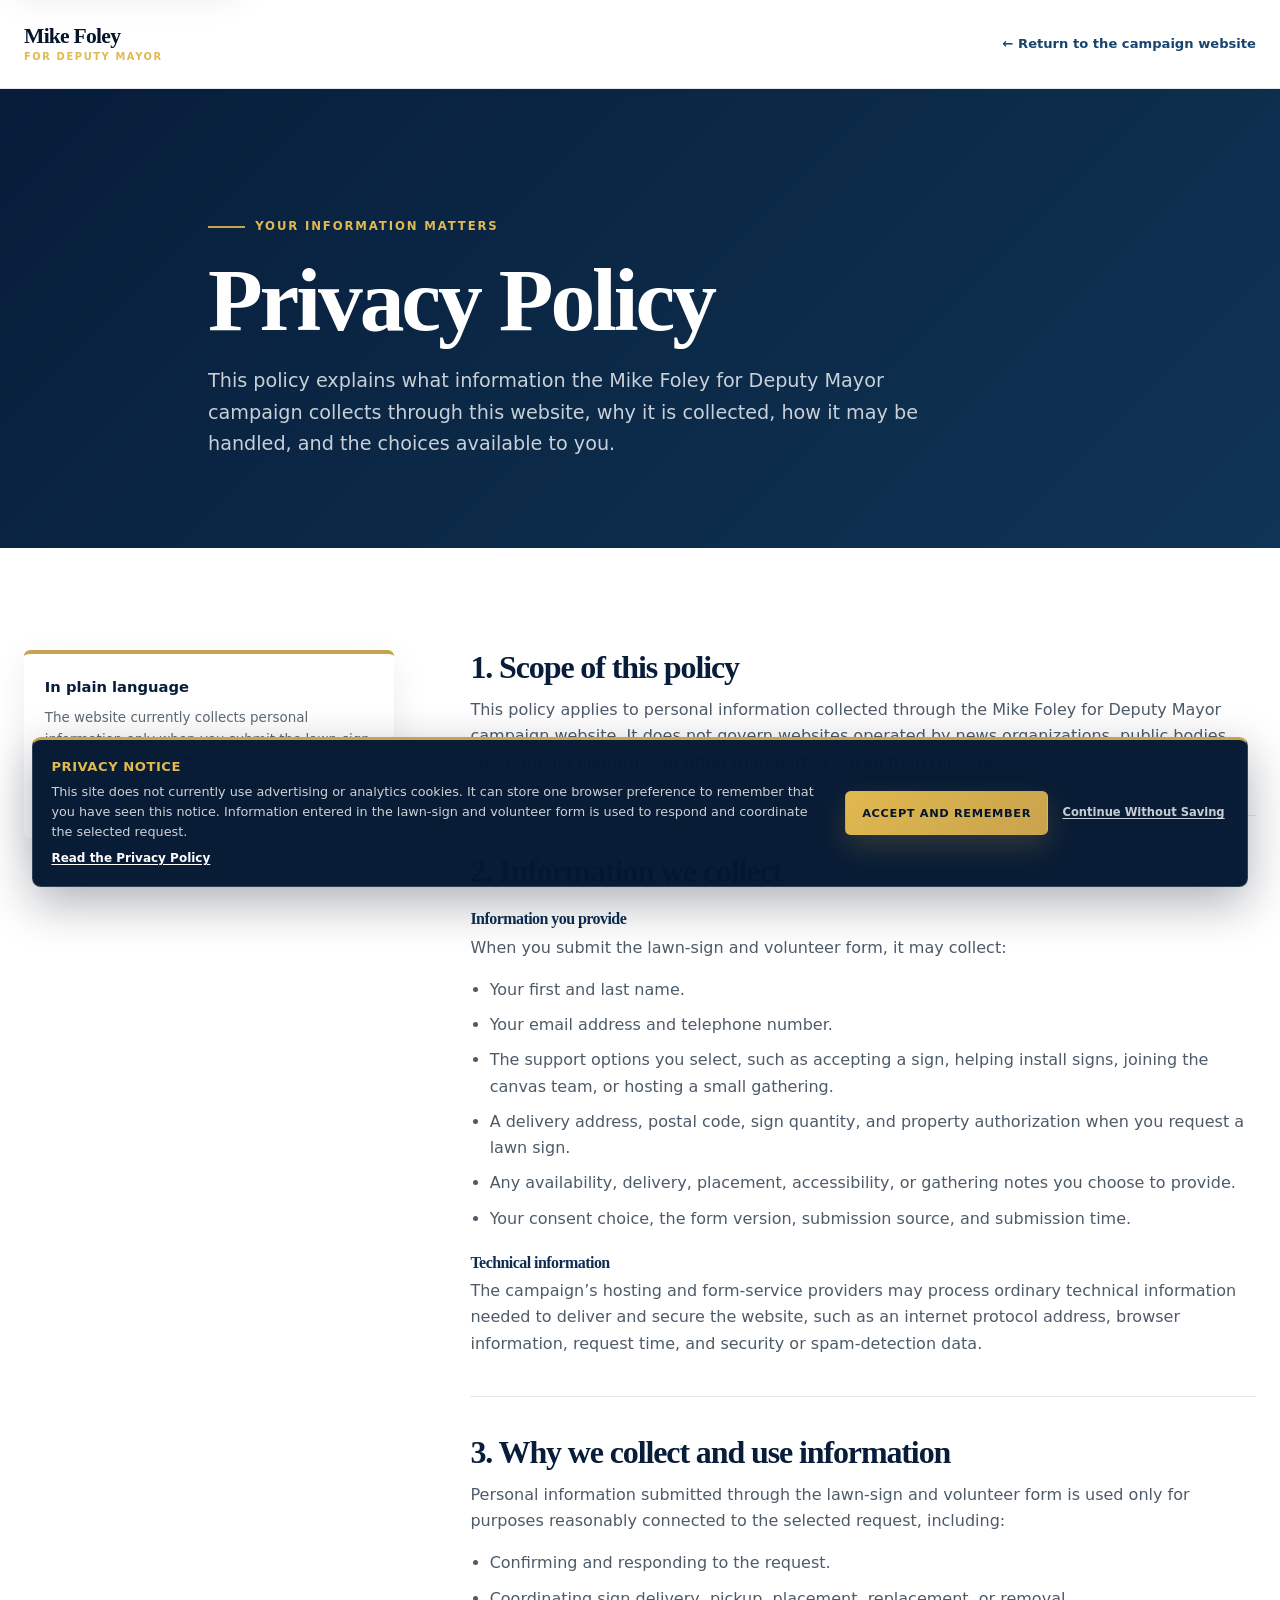
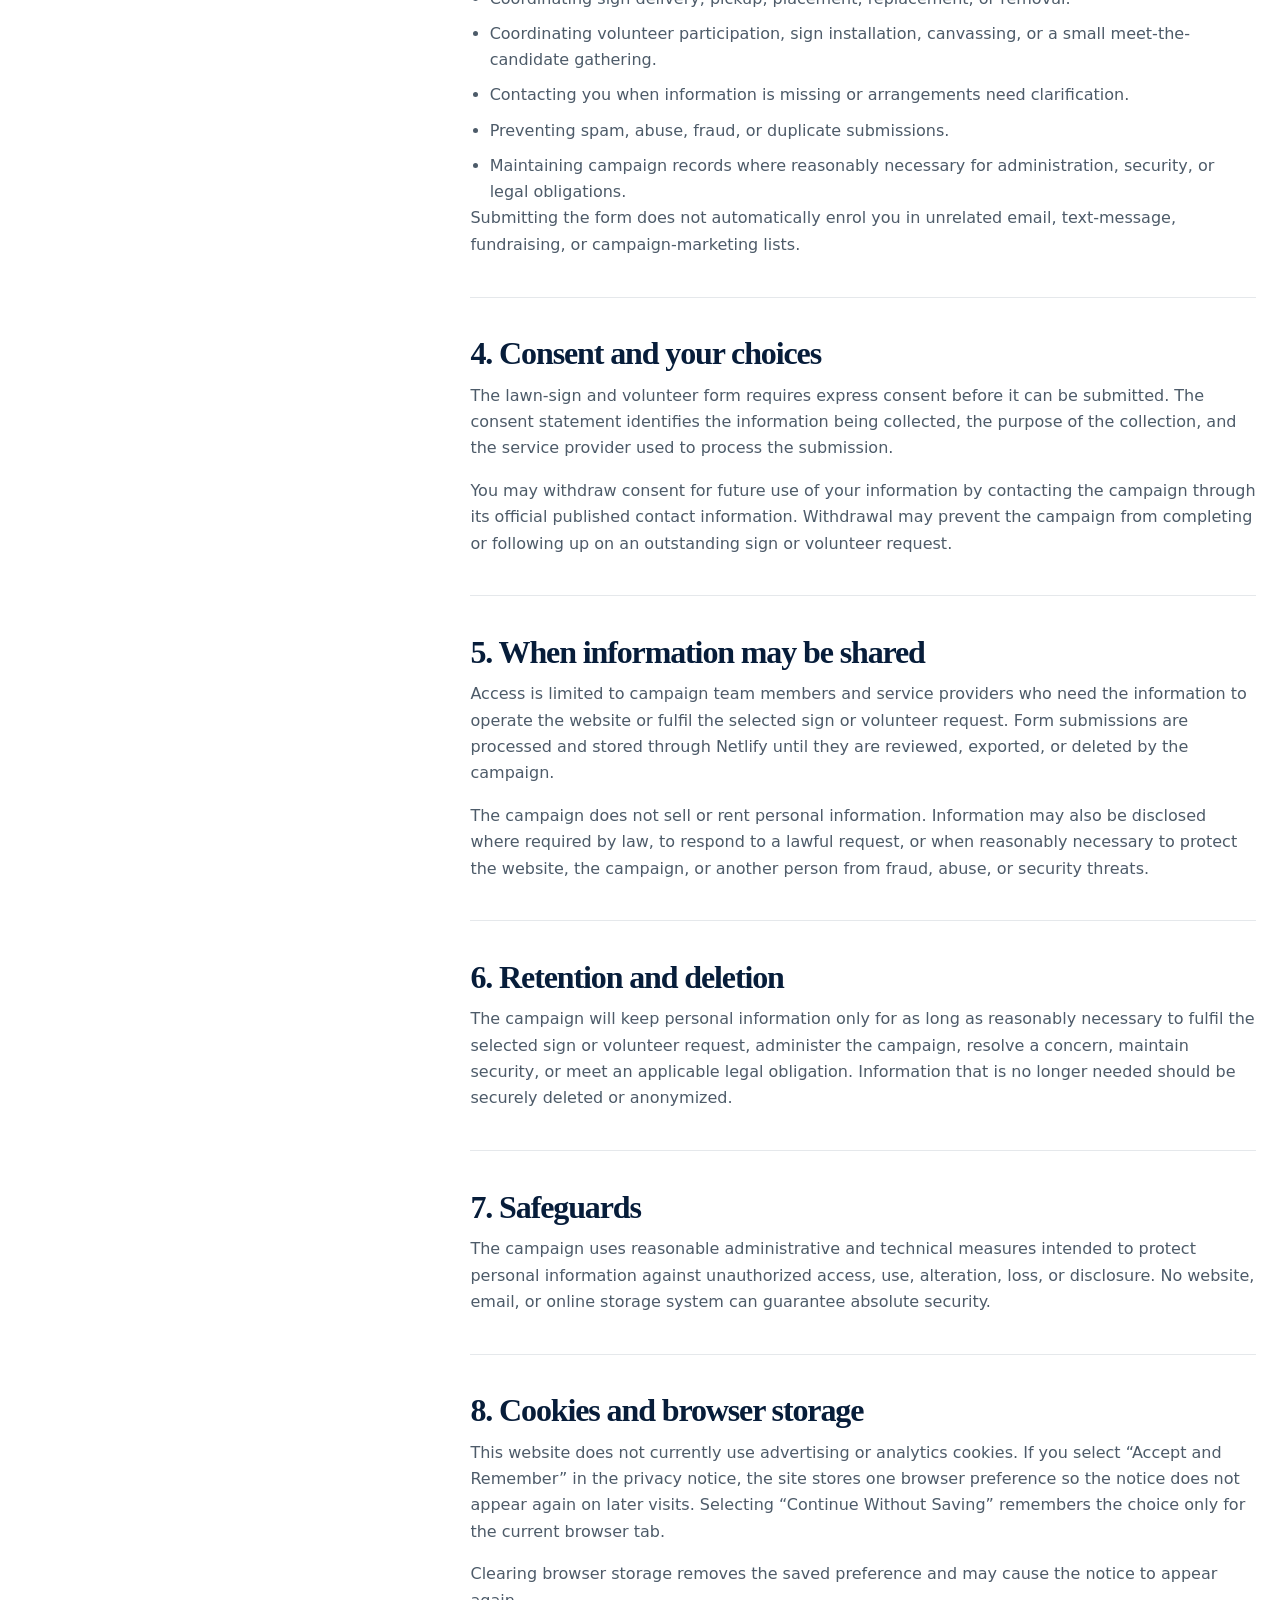
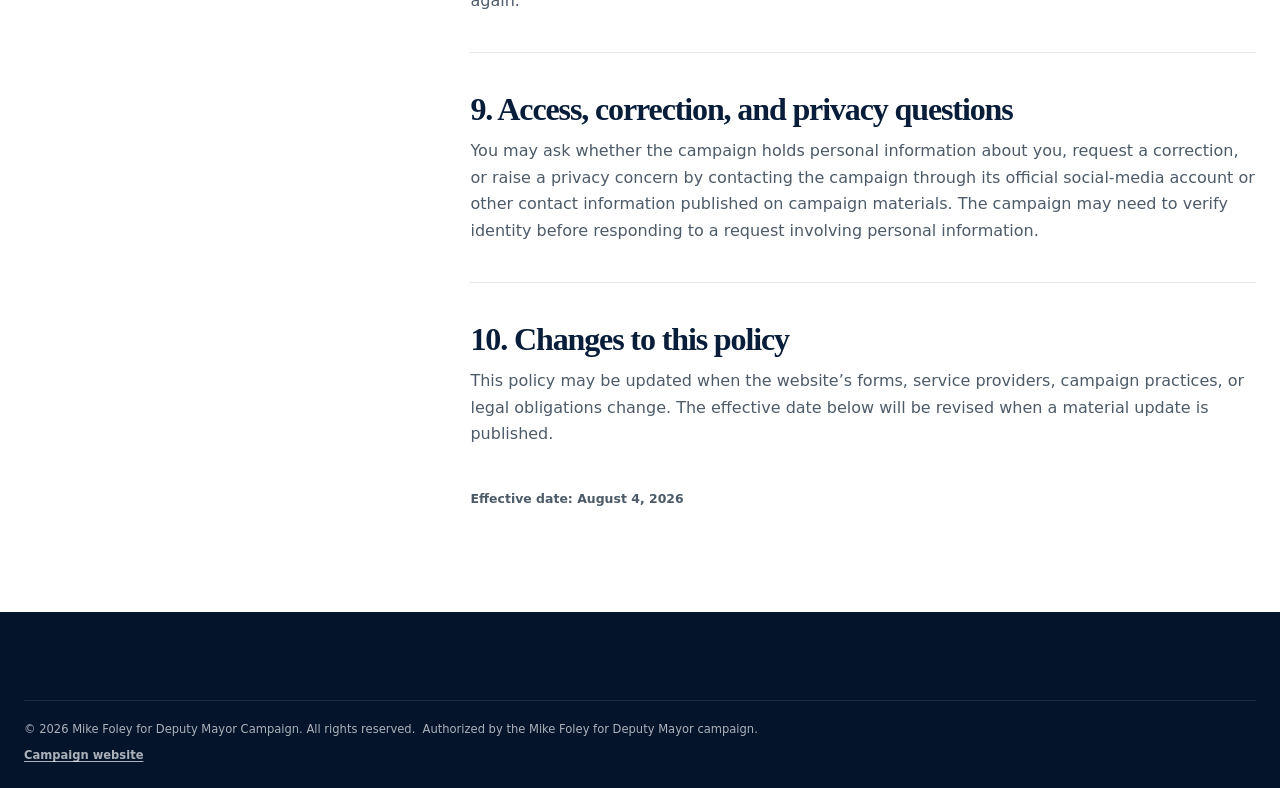
==== commit 7801f306: "fixed privacy header" ====
--- a/privacy.html
+++ b/privacy.html
@@ -23,7 +23,7 @@
   <meta name="twitter:image" content="./assets/photos/Mike_Foley_Social_Card.png?v=20260730-1" />
   <meta name="twitter:image:alt" content="Mike Foley for Deputy Mayor campaign social card" />
   <link rel="icon" href="./assets/icons/favicon.v1.svg?v=20260730-1" type="image/svg+xml" />
-  <link rel="stylesheet" href="./assets/css/styles.v20.css" />
+  <link rel="stylesheet" href="./assets/css/styles.v21.css" />
   <script defer src="./assets/js/privacy-consent.v1.js?v=20260730-1"></script>
 </head>
 <body class="privacy-page">
--- a/assets/css/styles.v21.css
+++ b/assets/css/styles.v21.css
@@ -0,0 +1,3869 @@
+/* =========================================================
+   MIKE FOLEY CAMPAIGN WEBSITE — V7 — V6
+   Mobile-first, dependency-free campaign presentation.
+
+   Visual direction:
+   - Editorial campaign layout inspired by strong municipal sites
+   - Dark navy, warm paper, and restrained gold accents
+   - Full policy information rather than summary-only cards
+   - Real campaign/community photography
+   - Approved slide-in mobile navigation retained
+========================================================= */
+
+:root {
+  --navy-950: #03142b;
+  --navy-900: #071d3a;
+  --navy-850: #0a2544;
+  --navy-800: #0d2d52;
+  --navy-700: #17456f;
+  --navy-600: #26648f;
+  --blue-100: #eaf2f8;
+  --paper: #f8f4eb;
+  --paper-deep: #eee6d8;
+  --white: #ffffff;
+  --ink: #10213a;
+  --muted: #5d6979;
+  --gold: #c9a24d;
+  --gold-bright: #e0b94f;
+  --gold-soft: #f3e5bd;
+  --line: rgba(7, 29, 58, 0.14);
+  --line-light: rgba(255, 255, 255, 0.2);
+  --success: #2f7d5f;
+  --shadow-sm: 0 12px 35px rgba(3, 20, 43, 0.08);
+  --shadow-md: 0 22px 55px rgba(3, 20, 43, 0.14);
+  --shadow-lg: 0 34px 90px rgba(3, 20, 43, 0.22);
+  --radius-sm: 0.55rem;
+  --radius-md: 1rem;
+  --radius-lg: 1.5rem;
+  --shell: 78rem;
+  --header-height: 5rem;
+  --transition: 220ms ease;
+}
+
+/* =========================================================
+   RESET / BASE
+========================================================= */
+
+*,
+*::before,
+*::after {
+  box-sizing: border-box;
+}
+
+html {
+  scroll-behavior: smooth;
+  scroll-padding-top: calc(var(--header-height) + 1rem);
+}
+
+body {
+  margin: 0;
+  min-width: 20rem;
+  overflow-x: hidden;
+  background: var(--paper);
+  color: var(--ink);
+  font-family:
+    Inter, ui-sans-serif, system-ui, -apple-system, BlinkMacSystemFont, "Segoe UI",
+    sans-serif;
+  line-height: 1.65;
+  text-rendering: optimizeLegibility;
+}
+
+body.menu-open,
+body.volunteer-modal-open,
+body.gallery-modal-open {
+  overflow: hidden;
+}
+
+img {
+  display: block;
+  max-width: 100%;
+}
+
+button,
+input,
+select,
+textarea {
+  font: inherit;
+}
+
+button,
+a {
+  -webkit-tap-highlight-color: transparent;
+}
+
+button {
+  color: inherit;
+}
+
+a {
+  color: inherit;
+  text-decoration: none;
+}
+
+h1,
+h2,
+h3,
+h4,
+h5,
+p,
+figure,
+blockquote {
+  margin-top: 0;
+}
+
+h1,
+h2,
+h3,
+.campaign-brand__name {
+  font-family: Georgia, "Times New Roman", serif;
+  letter-spacing: -0.035em;
+}
+
+h1,
+h2,
+h3,
+h4,
+h5 {
+  color: var(--navy-950);
+  line-height: 1.08;
+}
+
+p:last-child,
+ul:last-child {
+  margin-bottom: 0;
+}
+
+::selection {
+  background: var(--gold-soft);
+  color: var(--navy-950);
+}
+
+:focus-visible {
+  outline: 3px solid rgba(224, 185, 79, 0.62);
+  outline-offset: 3px;
+}
+
+.shell {
+  width: min(100% - 2rem, var(--shell));
+  margin-inline: auto;
+}
+
+.section {
+  padding-block: clamp(4.75rem, 10vw, 8.5rem);
+}
+
+.section--paper {
+  background:
+    radial-gradient(circle at 12% 5%, rgba(201, 162, 77, 0.12), transparent 25rem),
+    var(--paper);
+}
+
+.section--navy {
+  background:
+    radial-gradient(circle at 92% 8%, rgba(48, 113, 163, 0.24), transparent 29rem),
+    linear-gradient(155deg, var(--navy-950), var(--navy-850));
+  color: rgba(255, 255, 255, 0.79);
+}
+
+.skip-link {
+  position: fixed;
+  z-index: 3000;
+  top: 0.75rem;
+  left: 0.75rem;
+  padding: 0.8rem 1rem;
+  transform: translateY(-150%);
+  border-radius: 0.45rem;
+  background: var(--white);
+  color: var(--navy-950);
+  font-weight: 800;
+  box-shadow: var(--shadow-sm);
+}
+
+.skip-link:focus {
+  transform: translateY(0);
+}
+
+.scroll-progress {
+  position: fixed;
+  z-index: 2600;
+  inset: 0 0 auto;
+  height: 0.2rem;
+  background: transparent;
+  pointer-events: none;
+}
+
+.scroll-progress__bar {
+  display: block;
+  width: 0;
+  height: 100%;
+  background: linear-gradient(90deg, var(--gold), #f1ce6b);
+}
+
+.eyebrow {
+  display: flex;
+  gap: 0.65rem;
+  align-items: center;
+  margin-bottom: 1rem;
+  color: var(--navy-700);
+  font-size: 0.73rem;
+  font-weight: 850;
+  letter-spacing: 0.16em;
+  text-transform: uppercase;
+}
+
+.eyebrow::before {
+  width: 2.3rem;
+  height: 0.12rem;
+  background: var(--gold);
+  content: "";
+}
+
+.eyebrow--light {
+  color: rgba(255, 255, 255, 0.82);
+}
+
+.eyebrow--gold {
+  color: var(--gold-bright);
+}
+
+.section-title {
+  max-width: 16ch;
+  margin-bottom: 1.2rem;
+  font-size: clamp(2.35rem, 7.5vw, 5.25rem);
+}
+
+.section-lead {
+  color: var(--navy-700);
+  font-size: clamp(1.08rem, 2.2vw, 1.35rem);
+  line-height: 1.6;
+}
+
+.section-heading {
+  display: grid;
+  gap: 1.3rem;
+  margin-bottom: clamp(3rem, 7vw, 5.5rem);
+}
+
+.section-heading__intro {
+  max-width: 39rem;
+  margin: 0;
+  color: var(--muted);
+  font-size: 1.03rem;
+}
+
+.section-heading--light .section-title {
+  color: var(--white);
+}
+
+.section-heading--light .section-heading__intro {
+  color: rgba(255, 255, 255, 0.68);
+}
+
+/* =========================================================
+   REVEAL / MOTION
+========================================================= */
+
+.js .reveal {
+  opacity: 0;
+  transform: translateY(1.25rem);
+  transition:
+    opacity 650ms cubic-bezier(0.16, 1, 0.3, 1) var(--reveal-delay, 0ms),
+    transform 650ms cubic-bezier(0.16, 1, 0.3, 1) var(--reveal-delay, 0ms);
+}
+
+.js .reveal[data-reveal="image"] {
+  transform: translateY(1.5rem) scale(0.985);
+}
+
+.js .reveal.is-revealed {
+  opacity: 1;
+  transform: none;
+}
+
+/* =========================================================
+   BUTTONS / LINKS
+========================================================= */
+
+.button {
+  display: inline-flex;
+  min-height: 3.15rem;
+  gap: 0.55rem;
+  align-items: center;
+  justify-content: center;
+  padding: 0.8rem 1.2rem;
+  border: 1px solid transparent;
+  border-radius: 0.35rem;
+  cursor: pointer;
+  font-size: 0.78rem;
+  font-weight: 850;
+  letter-spacing: 0.055em;
+  text-align: center;
+  text-transform: uppercase;
+  transition:
+    transform var(--transition),
+    box-shadow var(--transition),
+    background-color var(--transition),
+    border-color var(--transition),
+    color var(--transition);
+}
+
+.button:hover {
+  transform: translateY(-2px);
+}
+
+.button--gold {
+  background: linear-gradient(135deg, var(--gold-bright), var(--gold));
+  color: var(--navy-950);
+  box-shadow: 0 12px 28px rgba(201, 162, 77, 0.2);
+}
+
+.button--gold:hover {
+  box-shadow: 0 16px 34px rgba(201, 162, 77, 0.31);
+}
+
+.button--outline-light {
+  border-color: rgba(255, 255, 255, 0.62);
+  background: rgba(4, 20, 43, 0.18);
+  color: var(--white);
+  backdrop-filter: blur(8px);
+}
+
+.button--outline-light:hover {
+  border-color: var(--white);
+  background: rgba(255, 255, 255, 0.12);
+}
+
+.button--full {
+  width: 100%;
+}
+
+.text-link {
+  display: inline-flex;
+  gap: 0.55rem;
+  align-items: center;
+  color: var(--navy-700);
+  font-size: 0.78rem;
+  font-weight: 850;
+  letter-spacing: 0.055em;
+  text-transform: uppercase;
+}
+
+.text-link span {
+  transition: transform var(--transition);
+}
+
+.text-link:hover span {
+  transform: translate(0.2rem, -0.2rem);
+}
+
+/* =========================================================
+   HEADER / APPROVED MOBILE DRAWER
+========================================================= */
+
+.site-header {
+  position: fixed;
+  z-index: 2000;
+  inset: 0 0 auto;
+  min-height: var(--header-height);
+  border-bottom: 1px solid rgba(255, 255, 255, 0.13);
+  background: linear-gradient(180deg, rgba(3, 20, 43, 0.86), rgba(3, 20, 43, 0.22));
+  transition:
+    background-color var(--transition),
+    box-shadow var(--transition),
+    backdrop-filter var(--transition);
+}
+
+.site-header.is-scrolled {
+  border-bottom-color: rgba(255, 255, 255, 0.09);
+  background: rgba(3, 20, 43, 0.94);
+  box-shadow: 0 10px 35px rgba(0, 0, 0, 0.16);
+  backdrop-filter: blur(16px);
+}
+
+.site-header__inner {
+  display: flex;
+  min-height: var(--header-height);
+  gap: 1rem;
+  align-items: center;
+  justify-content: space-between;
+}
+
+.campaign-brand {
+  position: relative;
+  z-index: 2;
+  display: inline-flex;
+  flex-direction: column;
+  line-height: 1;
+}
+
+.campaign-brand__name {
+  color: var(--white);
+  font-size: 1.35rem;
+  font-weight: 800;
+  letter-spacing: -0.035em;
+}
+
+.campaign-brand__office {
+  margin-top: 0.3rem;
+  color: var(--gold-bright);
+  font-size: 0.62rem;
+  font-weight: 850;
+  letter-spacing: 0.16em;
+  text-transform: uppercase;
+}
+
+.menu-toggle {
+  position: relative;
+  z-index: 3;
+  display: grid;
+  width: 3.2rem;
+  height: 3.2rem;
+  padding: 0.8rem;
+  place-content: center;
+  gap: 0.32rem;
+  border: 1px solid rgba(255, 255, 255, 0.28);
+  border-radius: 50%;
+  background: rgba(255, 255, 255, 0.07);
+  cursor: pointer;
+  backdrop-filter: blur(8px);
+}
+
+.menu-toggle span {
+  display: block;
+  width: 1.25rem;
+  height: 0.1rem;
+  border-radius: 999px;
+  background: var(--white);
+  transition: opacity var(--transition);
+}
+
+body.menu-open .menu-toggle {
+  pointer-events: none;
+  opacity: 0;
+}
+
+.navigation-backdrop {
+  position: fixed;
+  z-index: 2050;
+  inset: 0;
+  visibility: hidden;
+  border: 0;
+  background: rgba(2, 12, 27, 0.7);
+  cursor: pointer;
+  opacity: 0;
+  backdrop-filter: blur(4px);
+  transition:
+    opacity 300ms ease,
+    visibility 300ms ease;
+}
+
+.navigation-backdrop.is-open {
+  visibility: visible;
+  opacity: 1;
+}
+
+.primary-navigation {
+  position: fixed;
+  z-index: 2100;
+  top: 0;
+  right: 0;
+  display: flex;
+  width: min(91vw, 27rem);
+  height: 100dvh;
+  flex-direction: column;
+  overflow-y: auto;
+  padding: 1.35rem 1.25rem 1.5rem;
+  transform: translateX(104%);
+  border-left: 0.35rem solid var(--gold);
+  background:
+    radial-gradient(circle at 90% 2%, rgba(201, 162, 77, 0.17), transparent 17rem),
+    linear-gradient(155deg, #fffdf8, #f4ede1);
+  color: var(--navy-950);
+  box-shadow: -30px 0 80px rgba(0, 0, 0, 0.26);
+  transition: transform 420ms cubic-bezier(0.16, 1, 0.3, 1);
+}
+
+.primary-navigation.is-open {
+  transform: translateX(0);
+}
+
+.primary-navigation__header {
+  display: flex;
+  gap: 1rem;
+  align-items: center;
+  justify-content: space-between;
+}
+
+.primary-navigation__brand {
+  display: flex;
+  flex-direction: column;
+  line-height: 1;
+}
+
+.primary-navigation__brand span {
+  font-family: Georgia, "Times New Roman", serif;
+  font-size: 1.55rem;
+  font-weight: 800;
+}
+
+.primary-navigation__brand small {
+  margin-top: 0.35rem;
+  color: #8a651e;
+  font-size: 0.63rem;
+  font-weight: 850;
+  letter-spacing: 0.16em;
+  text-transform: uppercase;
+}
+
+.menu-close,
+.dialog-close {
+  position: relative;
+  display: grid;
+  width: 2.8rem;
+  height: 2.8rem;
+  flex: 0 0 auto;
+  place-items: center;
+  border: 1px solid rgba(7, 29, 58, 0.16);
+  border-radius: 50%;
+  background: rgba(255, 255, 255, 0.72);
+  cursor: pointer;
+}
+
+.menu-close span,
+.dialog-close span {
+  position: absolute;
+  width: 1.1rem;
+  height: 0.1rem;
+  border-radius: 999px;
+  background: var(--navy-950);
+}
+
+.menu-close span:first-child,
+.dialog-close span:first-child {
+  transform: rotate(45deg);
+}
+
+.menu-close span:last-child,
+.dialog-close span:last-child {
+  transform: rotate(-45deg);
+}
+
+.primary-navigation__intro {
+  margin-top: 2.3rem;
+  padding-bottom: 1.35rem;
+  border-bottom: 1px solid rgba(7, 29, 58, 0.13);
+}
+
+.primary-navigation__intro span {
+  color: #8a651e;
+  font-size: 0.68rem;
+  font-weight: 850;
+  letter-spacing: 0.14em;
+  text-transform: uppercase;
+}
+
+.primary-navigation__intro p {
+  max-width: 19rem;
+  margin: 0.55rem 0 0;
+  color: var(--muted);
+  font-size: 0.91rem;
+}
+
+.primary-navigation__links {
+  display: grid;
+  margin-top: 1rem;
+}
+
+.primary-navigation__links a {
+  position: relative;
+  display: grid;
+  grid-template-columns: 2.5rem minmax(0, 1fr);
+  gap: 0.75rem;
+  align-items: center;
+  padding: 0.82rem 0;
+  border-bottom: 1px solid rgba(7, 29, 58, 0.11);
+  font-family: Georgia, "Times New Roman", serif;
+  font-size: 1.25rem;
+  font-weight: 700;
+  transition:
+    color var(--transition),
+    padding-left var(--transition);
+}
+
+.primary-navigation__links a::after {
+  position: absolute;
+  right: 0;
+  color: var(--gold);
+  content: "↗";
+  opacity: 0;
+  transition: opacity var(--transition);
+}
+
+.primary-navigation__links a:hover,
+.primary-navigation__links a.is-active {
+  padding-left: 0.35rem;
+  color: #8a651e;
+}
+
+.primary-navigation__links a:hover::after,
+.primary-navigation__links a.is-active::after {
+  opacity: 1;
+}
+
+.primary-navigation__links a > span {
+  color: #9a7a3c;
+  font-family: Inter, ui-sans-serif, system-ui, sans-serif;
+  font-size: 0.63rem;
+  letter-spacing: 0.1em;
+}
+
+.primary-navigation__cta {
+  margin-top: 1.25rem;
+}
+
+.primary-navigation__footer {
+  display: flex;
+  flex-direction: column;
+  margin-top: auto;
+  padding-top: 2rem;
+  color: var(--muted);
+  font-size: 0.74rem;
+  letter-spacing: 0.08em;
+  text-transform: uppercase;
+}
+
+.primary-navigation__footer strong {
+  margin-top: 0.25rem;
+  color: var(--navy-950);
+  font-size: 0.9rem;
+}
+
+.header-volunteer {
+  display: none;
+}
+
+/* =========================================================
+   HERO
+========================================================= */
+
+.hero {
+  position: relative;
+  overflow: hidden;
+  padding-top: var(--header-height);
+  background: var(--navy-950);
+  color: var(--white);
+}
+
+.hero__media {
+  position: relative;
+  width: 100%;
+  background: #d8e3ec;
+}
+
+.hero__media img {
+  display: block;
+  width: 100%;
+  height: auto;
+  object-fit: contain;
+  object-position: center;
+}
+
+.hero__overlay {
+  display: none;
+}
+
+.hero__inner {
+  position: relative;
+  z-index: 2;
+  display: grid;
+  align-items: center;
+  padding-top: clamp(2.25rem, 8vw, 4rem);
+  padding-bottom: 9rem;
+}
+
+.hero__content {
+  max-width: 41rem;
+}
+
+.hero__title {
+  max-width: 11ch;
+  margin-bottom: 1.35rem;
+  color: var(--white);
+  font-size: clamp(3.25rem, 12vw, 7.1rem);
+  text-wrap: balance;
+}
+
+.hero__title span {
+  display: block;
+  margin-top: 0.18em;
+  color: var(--gold-bright);
+  font-size: 0.72em;
+  font-style: italic;
+}
+
+.hero__lead {
+  max-width: 35rem;
+  margin-bottom: 1.8rem;
+  color: rgba(255, 255, 255, 0.82);
+  font-size: clamp(1.02rem, 2.5vw, 1.28rem);
+}
+
+.hero__actions {
+  display: flex;
+  flex-wrap: wrap;
+  gap: 0.8rem;
+}
+
+.hero__principles {
+  position: absolute;
+  z-index: 3;
+  inset: auto 0 0;
+  border-top: 1px solid rgba(255, 255, 255, 0.17);
+  background: rgba(3, 20, 43, 0.77);
+}
+
+.hero__principles-inner {
+  display: grid;
+  grid-template-columns: repeat(2, minmax(0, 1fr));
+}
+
+.hero__principles span {
+  padding: 0.95rem 0.7rem;
+  color: rgba(255, 255, 255, 0.76);
+  font-size: 0.65rem;
+  font-weight: 800;
+  letter-spacing: 0.08em;
+  text-align: center;
+  text-transform: uppercase;
+}
+
+.hero__principles span:nth-child(odd) {
+  border-right: 1px solid rgba(255, 255, 255, 0.13);
+}
+
+.hero__principles span:nth-child(-n + 2) {
+  border-bottom: 1px solid rgba(255, 255, 255, 0.13);
+}
+
+/* =========================================================
+   ABOUT
+========================================================= */
+
+.about {
+  background:
+    radial-gradient(circle at 96% 9%, rgba(49, 118, 167, 0.1), transparent 25rem),
+    var(--white);
+}
+
+.about__grid {
+  display: grid;
+  gap: 3rem;
+  align-items: center;
+}
+
+.about__portrait {
+  position: relative;
+  width: min(100%, 31rem);
+  margin-inline: auto;
+  padding: 0 0.8rem 0.8rem 0;
+}
+
+.about__portrait::before {
+  position: absolute;
+  z-index: 0;
+  right: 0;
+  bottom: 0;
+  width: 82%;
+  height: 82%;
+  background: var(--navy-900);
+  content: "";
+}
+
+.about__portrait img {
+  position: relative;
+  z-index: 1;
+  width: 100%;
+  aspect-ratio: 1 / 1;
+  object-fit: cover;
+  border-radius: 0.25rem;
+  box-shadow: var(--shadow-md);
+}
+
+.about__portrait-note {
+  position: relative;
+  z-index: 2;
+  width: min(85%, 21rem);
+  margin: -2.2rem 0 0 auto;
+  padding: 1.1rem 1.2rem;
+  border-left: 0.22rem solid var(--gold);
+  background: var(--paper);
+  box-shadow: var(--shadow-sm);
+}
+
+.about__portrait-note span {
+  display: block;
+  margin-bottom: 0.35rem;
+  color: #8a651e;
+  font-size: 0.66rem;
+  font-weight: 850;
+  letter-spacing: 0.13em;
+  text-transform: uppercase;
+}
+
+.about__portrait-note strong {
+  display: block;
+  color: var(--navy-900);
+  font-family: Georgia, "Times New Roman", serif;
+  font-size: 1.05rem;
+  line-height: 1.35;
+}
+
+.about__content > p:not(.eyebrow):not(.section-lead) {
+  color: var(--muted);
+}
+
+.about__quote {
+  margin: 2rem 0 0;
+  padding: 1.45rem 0 0 1.3rem;
+  border-top: 1px solid var(--line);
+  border-left: 0.2rem solid var(--gold);
+}
+
+.about__quote p {
+  margin-bottom: 0.65rem;
+  color: var(--navy-850);
+  font-family: Georgia, "Times New Roman", serif;
+  font-size: clamp(1.25rem, 3vw, 1.75rem);
+  font-style: italic;
+  line-height: 1.45;
+}
+
+.about__quote cite {
+  color: #8a651e;
+  font-size: 0.75rem;
+  font-style: normal;
+  font-weight: 850;
+  letter-spacing: 0.08em;
+  text-transform: uppercase;
+}
+
+
+/* =========================================================
+   PLATFORM
+========================================================= */
+
+.policy-list {
+  display: grid;
+  gap: clamp(3.8rem, 9vw, 7rem);
+}
+
+.policy-row {
+  position: relative;
+  display: grid;
+  gap: 1.75rem;
+  padding-top: 1.4rem;
+  border-top: 1px solid rgba(255, 255, 255, 0.15);
+}
+
+.policy-row::before {
+  position: absolute;
+  top: -0.1rem;
+  left: 0;
+  width: 0;
+  height: 0.22rem;
+  background: var(--gold);
+  content: "";
+  transition: width 800ms cubic-bezier(0.16, 1, 0.3, 1);
+}
+
+.policy-row.is-in-view::before {
+  width: min(17rem, 64%);
+}
+
+.policy-row__number {
+  color: rgba(255, 255, 255, 0.18);
+  font-family: Georgia, "Times New Roman", serif;
+  font-size: clamp(4.5rem, 18vw, 8rem);
+  line-height: 0.75;
+}
+
+.policy-row__kicker {
+  margin-bottom: 0.55rem;
+  color: var(--gold-bright);
+  font-size: 0.67rem;
+  font-weight: 850;
+  letter-spacing: 0.14em;
+  text-transform: uppercase;
+}
+
+.policy-row__content h3 {
+  margin-bottom: 0.55rem;
+  color: var(--white);
+  font-size: clamp(2rem, 6vw, 3.65rem);
+}
+
+.policy-row__content h4 {
+  margin-bottom: 1.35rem;
+  color: rgba(255, 255, 255, 0.68);
+  font-family: inherit;
+  font-size: 1rem;
+  font-weight: 600;
+  line-height: 1.5;
+}
+
+.policy-row__content h5 {
+  margin: 1.55rem 0 0.8rem;
+  color: var(--gold-bright);
+  font-family: inherit;
+  font-size: 0.76rem;
+  font-weight: 850;
+  letter-spacing: 0.08em;
+  text-transform: uppercase;
+}
+
+.policy-row__content > p {
+  color: rgba(255, 255, 255, 0.75);
+}
+
+.commitment-list {
+  display: grid;
+  gap: 0.75rem;
+  margin: 0;
+  padding: 0;
+  list-style: none;
+}
+
+.commitment-list li {
+  position: relative;
+  padding-left: 1.55rem;
+  color: rgba(255, 255, 255, 0.82);
+}
+
+.commitment-list li::before {
+  position: absolute;
+  top: 0.65em;
+  left: 0;
+  width: 0.5rem;
+  height: 0.5rem;
+  transform: rotate(45deg);
+  background: var(--gold);
+  content: "";
+}
+
+.policy-row__closing {
+  margin-top: 1.4rem;
+  padding: 1rem 1.1rem;
+  border-left: 0.2rem solid var(--gold);
+  background: rgba(255, 255, 255, 0.055);
+  color: var(--white) !important;
+  font-family: Georgia, "Times New Roman", serif;
+  font-size: 1.14rem;
+}
+
+.policy-row__media {
+  overflow: hidden;
+  margin: 0;
+  border: 1px solid rgba(255, 255, 255, 0.12);
+  background: var(--navy-900);
+  box-shadow: var(--shadow-md);
+}
+
+.policy-row__media img {
+  width: 100%;
+  aspect-ratio: 16 / 11;
+  object-fit: cover;
+  filter: saturate(0.88) contrast(1.04);
+  transition: transform 850ms cubic-bezier(0.16, 1, 0.3, 1);
+}
+
+.policy-row.is-in-view .policy-row__media img {
+  transform: scale(1.015);
+}
+
+.policy-row__media figcaption {
+  padding: 0.9rem 1rem;
+  color: rgba(255, 255, 255, 0.68);
+  font-size: 0.75rem;
+}
+
+/* =========================================================
+   EDUCATION / GALLERY
+========================================================= */
+
+.education {
+  background:
+    linear-gradient(180deg, rgba(255, 255, 255, 0.93), rgba(248, 244, 235, 0.96)),
+    var(--paper);
+}
+
+.education__feature {
+  display: grid;
+  gap: 2.5rem;
+  align-items: center;
+}
+
+.education__portrait {
+  position: relative;
+  width: min(100%, 27rem);
+  margin: 0 auto;
+}
+
+.education__portrait::after {
+  position: absolute;
+  z-index: -1;
+  inset: 1.1rem -1.1rem -1.1rem 1.1rem;
+  background: var(--gold-soft);
+  content: "";
+}
+
+.education__portrait img {
+  display: block;
+  width: 100%;
+  height: auto;
+  object-fit: contain;
+  object-position: center;
+  box-shadow: var(--shadow-md);
+}
+
+.education__content > p:not(.eyebrow):not(.section-lead) {
+  color: var(--muted);
+}
+
+.education__milestones {
+  display: grid;
+  gap: 0.8rem;
+  margin-top: 1.75rem;
+}
+
+.education__milestones > div {
+  padding: 1rem 1.1rem;
+  border-left: 0.22rem solid var(--gold);
+  background: var(--white);
+  box-shadow: var(--shadow-sm);
+}
+
+.education__milestones span,
+.education__milestones strong {
+  display: block;
+}
+
+.education__milestones span {
+  margin-bottom: 0.3rem;
+  color: #8a651e;
+  font-size: 0.66rem;
+  font-weight: 850;
+  letter-spacing: 0.11em;
+  text-transform: uppercase;
+}
+
+.education__milestones strong {
+  color: var(--navy-900);
+  font-size: 0.94rem;
+}
+
+.gallery-heading {
+  display: grid;
+  gap: 1rem;
+  margin: clamp(4.5rem, 9vw, 7rem) 0 1.5rem;
+  padding-top: 1.5rem;
+  border-top: 1px solid var(--line);
+}
+
+.gallery-heading h3 {
+  margin-bottom: 0;
+  font-size: clamp(1.8rem, 5vw, 3.2rem);
+}
+
+.gallery-heading > p {
+  max-width: 30rem;
+  color: var(--muted);
+}
+
+.school-gallery {
+  display: grid;
+  gap: 0.85rem;
+}
+
+.school-gallery__item {
+  position: relative;
+  display: grid;
+  min-height: 0;
+  aspect-ratio: 16 / 10;
+  overflow: hidden;
+  padding: 0;
+  border: 1px solid var(--line);
+  background: #e8eef2;
+  cursor: zoom-in;
+  box-shadow: var(--shadow-sm);
+}
+
+.school-gallery__item img {
+  width: 100%;
+  height: 100%;
+  min-height: 0;
+  object-fit: contain;
+  object-position: center;
+}
+
+.school-gallery__item::after {
+  position: absolute;
+  inset: auto 0 0;
+  height: 55%;
+  background: linear-gradient(transparent, rgba(3, 20, 43, 0.8));
+  content: "";
+}
+
+.school-gallery__item span {
+  position: absolute;
+  z-index: 2;
+  right: 1rem;
+  bottom: 0.9rem;
+  left: 1rem;
+  color: var(--white);
+  font-size: 0.7rem;
+  font-weight: 850;
+  letter-spacing: 0.08em;
+  text-align: left;
+  text-transform: uppercase;
+}
+
+.school-gallery__item:hover img {
+  opacity: 1;
+}
+
+/* =========================================================
+   COMMUNITY
+========================================================= */
+
+.community-grid {
+  display: grid;
+  grid-template-columns: repeat(auto-fit, minmax(min(100%, 17rem), 1fr));
+  gap: 1rem;
+}
+
+.community-card,
+.community-card--large,
+.community-card--wide {
+  position: relative;
+  display: flex;
+  min-height: 0;
+  overflow: hidden;
+  flex-direction: column;
+  margin: 0;
+  border: 1px solid var(--line);
+  background: var(--white);
+  box-shadow: var(--shadow-sm);
+}
+
+.community-card img {
+  display: block;
+  width: 100%;
+  height: auto;
+  aspect-ratio: 4 / 3;
+  object-fit: contain;
+  object-position: center;
+  background: #e8eef2;
+}
+
+.community-card::after {
+  display: none;
+}
+
+.community-card figcaption {
+  position: static;
+  display: grid;
+  gap: 0.32rem;
+  padding: 1rem 1.1rem 1.2rem;
+  color: var(--ink);
+}
+
+.community-card figcaption span {
+  color: #8a651e;
+  font-size: 0.64rem;
+  font-weight: 850;
+  letter-spacing: 0.1em;
+  text-transform: uppercase;
+}
+
+.community-card figcaption strong {
+  color: var(--navy-900);
+  font-family: Georgia, "Times New Roman", serif;
+  font-size: 1.05rem;
+  line-height: 1.35;
+}
+
+/* =========================================================
+   NEWS
+========================================================= */
+
+.news {
+  background: var(--white);
+}
+
+.news-grid {
+  display: grid;
+  gap: 1.1rem;
+}
+
+.news-card {
+  display: grid;
+  overflow: hidden;
+  border: 1px solid var(--line);
+  background: var(--paper);
+  box-shadow: var(--shadow-sm);
+}
+
+.news-card__image {
+  overflow: hidden;
+}
+
+.news-card__image {
+  display: grid;
+  place-items: center;
+  background: #e8eef2;
+}
+
+.news-card__image img {
+  display: block;
+  width: 100%;
+  height: auto;
+  max-height: 31rem;
+  object-fit: contain;
+  object-position: center;
+}
+
+.news-card__content {
+  padding: clamp(1.35rem, 4vw, 2.2rem);
+}
+
+.news-card__source {
+  display: block;
+  margin-bottom: 0.8rem;
+  color: #8a651e;
+  font-size: 0.66rem;
+  font-weight: 850;
+  letter-spacing: 0.12em;
+  text-transform: uppercase;
+}
+
+.news-card h3 {
+  margin-bottom: 0.85rem;
+  font-size: clamp(1.6rem, 4.4vw, 2.45rem);
+}
+
+.news-card p {
+  color: var(--muted);
+}
+
+/* =========================================================
+   CLOSING CTA
+========================================================= */
+
+.closing-cta {
+  position: relative;
+  min-height: 36rem;
+  overflow: hidden;
+  background: var(--navy-950);
+  color: var(--white);
+}
+
+.closing-cta__image,
+.closing-cta__overlay {
+  position: absolute;
+  inset: 0;
+}
+
+.closing-cta__image {
+  width: 100%;
+  height: 100%;
+  object-fit: cover;
+}
+
+.closing-cta__overlay {
+  background:
+    linear-gradient(90deg, rgba(3, 20, 43, 0.91), rgba(3, 20, 43, 0.56) 60%, rgba(3, 20, 43, 0.25)),
+    linear-gradient(180deg, rgba(3, 20, 43, 0.2), rgba(3, 20, 43, 0.65));
+}
+
+.closing-cta__content {
+  position: relative;
+  z-index: 2;
+  display: flex;
+  min-height: 36rem;
+  flex-direction: column;
+  justify-content: center;
+  padding-block: 5rem;
+}
+
+.closing-cta h2 {
+  max-width: 13ch;
+  margin-bottom: 1rem;
+  color: var(--white);
+  font-size: clamp(2.5rem, 8vw, 5.5rem);
+}
+
+.closing-cta__content > p:not(.eyebrow) {
+  max-width: 34rem;
+  color: rgba(255, 255, 255, 0.78);
+  font-size: 1.1rem;
+}
+
+.closing-cta__actions {
+  display: flex;
+  flex-wrap: wrap;
+  gap: 0.8rem;
+  margin-top: 1.2rem;
+}
+
+/* =========================================================
+   FOOTER
+========================================================= */
+
+.site-footer {
+  padding: 3rem 0 1.4rem;
+  background: var(--navy-950);
+  color: rgba(255, 255, 255, 0.67);
+}
+
+.site-footer__grid {
+  display: grid;
+  gap: 2.5rem;
+}
+
+.campaign-brand--footer {
+  margin-bottom: 0.9rem;
+}
+
+.site-footer__grid > div:first-child p {
+  max-width: 22rem;
+  margin: 0;
+  font-size: 0.88rem;
+}
+
+.site-footer nav,
+.site-footer__contact {
+  display: grid;
+  gap: 0.6rem;
+  align-content: start;
+}
+
+.site-footer nav a,
+.site-footer__contact a,
+.site-footer__contact button {
+  width: fit-content;
+  padding: 0;
+  border: 0;
+  background: transparent;
+  color: rgba(255, 255, 255, 0.75);
+  cursor: pointer;
+  font-size: 0.84rem;
+  text-align: left;
+  transition: color var(--transition);
+}
+
+.site-footer nav a:hover,
+.site-footer__contact a:hover,
+.site-footer__contact button:hover {
+  color: var(--gold-bright);
+}
+
+.site-footer__contact > span {
+  color: var(--gold-bright);
+  font-size: 0.69rem;
+  font-weight: 850;
+  letter-spacing: 0.1em;
+  text-transform: uppercase;
+}
+
+.site-footer__legal {
+  display: grid;
+  gap: 0.45rem;
+  margin-top: 2.5rem;
+  padding-top: 1.2rem;
+  border-top: 1px solid rgba(255, 255, 255, 0.1);
+  font-size: 0.72rem;
+}
+
+/* =========================================================
+   VOLUNTEER DIALOG / NETLIFY FORM
+========================================================= */
+
+.volunteer-dialog,
+.gallery-dialog {
+  width: 100%;
+  max-width: none;
+  height: 100%;
+  max-height: none;
+  margin: 0;
+  padding: 0;
+  overflow-y: auto;
+  border: 0;
+  background: transparent;
+}
+
+.volunteer-dialog::backdrop,
+.gallery-dialog::backdrop {
+  background: rgba(2, 12, 27, 0.8);
+  backdrop-filter: blur(6px);
+}
+
+.volunteer-dialog[open] {
+  display: grid;
+  place-items: center;
+  padding: 1rem;
+}
+
+.volunteer-dialog__panel {
+  position: relative;
+  width: min(100%, 43rem);
+  max-height: calc(100dvh - 2rem);
+  overflow-y: auto;
+  padding: clamp(1.35rem, 5vw, 2.5rem);
+  border-top: 0.3rem solid var(--gold);
+  border-radius: 0.65rem;
+  background:
+    radial-gradient(circle at 100% 0, rgba(201, 162, 77, 0.14), transparent 17rem),
+    var(--white);
+  box-shadow: var(--shadow-lg);
+}
+
+.volunteer-dialog__panel > .dialog-close {
+  position: absolute;
+  top: 1rem;
+  right: 1rem;
+}
+
+.volunteer-dialog__heading {
+  max-width: 34rem;
+  padding-right: 3.2rem;
+}
+
+.volunteer-dialog__heading h2 {
+  margin-bottom: 0.65rem;
+  font-size: clamp(2rem, 7vw, 3.3rem);
+}
+
+.volunteer-dialog__heading > p:last-child {
+  color: var(--muted);
+}
+
+.volunteer-form {
+  display: grid;
+  gap: 1rem;
+  margin-top: 1.6rem;
+}
+
+.form-grid {
+  display: grid;
+  gap: 1rem;
+}
+
+.volunteer-form label > span {
+  display: block;
+  margin-bottom: 0.4rem;
+  color: var(--navy-850);
+  font-size: 0.76rem;
+  font-weight: 800;
+}
+
+.volunteer-form label > span small {
+  color: var(--muted);
+  font-size: 0.69rem;
+  font-weight: 600;
+}
+
+.volunteer-form input,
+.volunteer-form select,
+.volunteer-form textarea {
+  width: 100%;
+  border: 1px solid rgba(7, 29, 58, 0.2);
+  border-radius: 0.35rem;
+  background: #fffefb;
+  color: var(--ink);
+  transition:
+    border-color var(--transition),
+    box-shadow var(--transition);
+}
+
+.volunteer-form input,
+.volunteer-form select {
+  min-height: 3rem;
+  padding: 0.65rem 0.8rem;
+}
+
+.volunteer-form textarea {
+  min-height: 7rem;
+  padding: 0.75rem 0.8rem;
+  resize: vertical;
+}
+
+.volunteer-form input:focus,
+.volunteer-form select:focus,
+.volunteer-form textarea:focus {
+  border-color: var(--navy-600);
+  outline: none;
+  box-shadow: 0 0 0 0.22rem rgba(38, 100, 143, 0.13);
+}
+
+.consent-field {
+  display: grid;
+  grid-template-columns: auto minmax(0, 1fr);
+  gap: 0.7rem;
+  align-items: start;
+  padding: 0.85rem 0;
+}
+
+.consent-field input {
+  width: 1.05rem;
+  min-height: auto;
+  height: 1.05rem;
+  margin-top: 0.18rem;
+}
+
+.consent-field > span {
+  margin: 0 !important;
+  color: var(--muted) !important;
+  font-size: 0.75rem !important;
+  font-weight: 600 !important;
+  line-height: 1.5;
+}
+
+.honeypot {
+  position: absolute !important;
+  width: 1px !important;
+  height: 1px !important;
+  overflow: hidden !important;
+  clip: rect(0 0 0 0) !important;
+  clip-path: inset(50%) !important;
+  white-space: nowrap !important;
+}
+
+.volunteer-form__privacy {
+  margin: 0;
+  color: #77818d;
+  font-size: 0.69rem;
+  line-height: 1.55;
+}
+
+/* =========================================================
+   GALLERY DIALOG
+========================================================= */
+
+.gallery-dialog[open] {
+  display: grid;
+  place-items: center;
+  padding: 0.75rem;
+}
+
+.gallery-dialog__panel {
+  width: min(100%, 78rem);
+  max-height: calc(100dvh - 1.5rem);
+  overflow: hidden;
+  border: 1px solid rgba(255, 255, 255, 0.14);
+  border-radius: 0.55rem;
+  background: var(--navy-950);
+  color: var(--white);
+  box-shadow: var(--shadow-lg);
+}
+
+.gallery-dialog__toolbar {
+  display: flex;
+  gap: 1rem;
+  align-items: center;
+  justify-content: space-between;
+  padding: 0.9rem 1rem;
+  border-bottom: 1px solid rgba(255, 255, 255, 0.11);
+}
+
+.gallery-dialog__toolbar span,
+.gallery-dialog__toolbar strong {
+  display: block;
+}
+
+.gallery-dialog__toolbar span {
+  color: var(--gold-bright);
+  font-size: 0.62rem;
+  font-weight: 850;
+  letter-spacing: 0.11em;
+  text-transform: uppercase;
+}
+
+.gallery-dialog__toolbar strong {
+  margin-top: 0.2rem;
+  font-size: 0.9rem;
+}
+
+.dialog-close--light {
+  border-color: rgba(255, 255, 255, 0.22);
+  background: rgba(255, 255, 255, 0.07);
+}
+
+.dialog-close--light span {
+  background: var(--white);
+}
+
+.gallery-dialog__stage {
+  position: relative;
+  display: grid;
+  grid-template-columns: auto minmax(0, 1fr) auto;
+  gap: 0.5rem;
+  align-items: center;
+  min-height: 15rem;
+  padding: 0.7rem;
+}
+
+.gallery-dialog__stage img {
+  width: 100%;
+  max-height: calc(100dvh - 10rem);
+  object-fit: contain;
+}
+
+.gallery-dialog__stage button {
+  display: grid;
+  width: 2.8rem;
+  height: 2.8rem;
+  place-items: center;
+  border: 1px solid rgba(255, 255, 255, 0.22);
+  border-radius: 50%;
+  background: rgba(255, 255, 255, 0.08);
+  color: var(--white);
+  cursor: pointer;
+}
+
+.gallery-dialog__dots {
+  display: flex;
+  gap: 0.55rem;
+  justify-content: center;
+  padding: 0.8rem 1rem 1rem;
+}
+
+.gallery-dialog__dots button {
+  width: 0.55rem;
+  height: 0.55rem;
+  padding: 0;
+  border: 0;
+  border-radius: 50%;
+  background: rgba(255, 255, 255, 0.35);
+  cursor: pointer;
+}
+
+.gallery-dialog__dots button[aria-current="true"] {
+  background: var(--gold-bright);
+}
+
+/* =========================================================
+   THANK-YOU PAGE
+========================================================= */
+
+.thank-you-page {
+  display: grid;
+  min-height: 100svh;
+  padding: 1rem;
+  place-items: center;
+  background:
+    linear-gradient(rgba(3, 20, 43, 0.78), rgba(3, 20, 43, 0.88)),
+    url("../photos/wasaga-beach-sunset.webp?v=20260730-1") center / cover no-repeat;
+}
+
+.thank-you-card {
+  width: min(100%, 42rem);
+  padding: clamp(1.5rem, 6vw, 3.5rem);
+  border-top: 0.3rem solid var(--gold);
+  background: rgba(255, 255, 255, 0.96);
+  box-shadow: var(--shadow-lg);
+}
+
+.thank-you-card .campaign-brand {
+  margin-bottom: 2rem;
+}
+
+.thank-you-card .campaign-brand__name {
+  color: var(--navy-950);
+}
+
+.thank-you-card h1 {
+  margin-bottom: 1rem;
+  font-size: clamp(2.4rem, 8vw, 4.6rem);
+}
+
+.thank-you-card > p:not(.eyebrow) {
+  margin-bottom: 1.6rem;
+  color: var(--muted);
+}
+
+
+/* =========================================================
+   RECORD OF SERVICE CAROUSEL
+   Manual switching and contained images prevent layout shifts,
+   stretching, artificial zoom, and blur.
+========================================================= */
+
+[hidden] {
+  display: none !important;
+}
+
+.record-showcase {
+  margin-top: clamp(3.25rem, 8vw, 6rem);
+  padding-top: clamp(2.5rem, 6vw, 4rem);
+  border-top: 1px solid var(--line);
+}
+
+.record-showcase__heading {
+  display: grid;
+  gap: 1rem;
+  margin-bottom: 1.5rem;
+}
+
+.record-showcase__heading h3 {
+  max-width: 18ch;
+  margin: 0;
+  font-size: clamp(2rem, 6vw, 3.8rem);
+}
+
+.record-showcase__heading > p {
+  max-width: 38rem;
+  margin: 0;
+  color: var(--muted);
+}
+
+.record-carousel {
+  overflow: hidden;
+  border: 1px solid var(--line);
+  border-radius: 0.5rem;
+  background: var(--paper);
+  box-shadow: var(--shadow-md);
+}
+
+.record-carousel__stage:focus-visible {
+  outline: 3px solid rgba(201, 162, 77, 0.5);
+  outline-offset: -3px;
+}
+
+.record-carousel__slide {
+  display: grid;
+  min-width: 0;
+}
+
+.record-carousel__media {
+  display: grid;
+  min-width: 0;
+  min-height: 20rem;
+  margin: 0;
+  place-items: center;
+  overflow: hidden;
+  background: #e7edf2;
+}
+
+.record-carousel__media img {
+  display: block;
+  width: 100%;
+  height: 100%;
+  max-height: 34rem;
+  object-fit: contain;
+  object-position: center;
+}
+
+.record-carousel__media--portrait img {
+  width: auto;
+  max-width: 100%;
+}
+
+.record-carousel__media--document {
+  padding: clamp(0.75rem, 2vw, 1.5rem);
+  background: #ece8df;
+}
+
+.record-carousel__media--document img {
+  width: auto;
+  max-width: 100%;
+  height: auto;
+  max-height: 31rem;
+  box-shadow: 0 12px 30px rgba(3, 20, 43, 0.14);
+}
+
+.record-carousel__content {
+  position: relative;
+  display: flex;
+  min-width: 0;
+  flex-direction: column;
+  justify-content: center;
+  padding: clamp(1.5rem, 5vw, 3.5rem);
+}
+
+.record-carousel__number {
+  position: absolute;
+  top: 1rem;
+  right: 1.2rem;
+  color: rgba(7, 29, 58, 0.09);
+  font-family: Georgia, "Times New Roman", serif;
+  font-size: clamp(3.5rem, 10vw, 6.5rem);
+  font-weight: 700;
+  line-height: 1;
+}
+
+.record-carousel__tag {
+  position: relative;
+  z-index: 1;
+  width: fit-content;
+  margin: 0 0 0.85rem;
+  padding-bottom: 0.38rem;
+  border-bottom: 2px solid var(--gold);
+  color: #815f1f;
+  font-size: 0.66rem;
+  font-weight: 850;
+  letter-spacing: 0.1em;
+  text-transform: uppercase;
+}
+
+.record-carousel__content h4 {
+  position: relative;
+  z-index: 1;
+  max-width: 18ch;
+  margin: 0 0 1rem;
+  color: var(--navy-950);
+  font-family: Georgia, "Times New Roman", serif;
+  font-size: clamp(1.75rem, 5vw, 3rem);
+  line-height: 1.12;
+}
+
+.record-carousel__content > p:not(.record-carousel__tag) {
+  position: relative;
+  z-index: 1;
+  max-width: 43rem;
+  color: var(--muted);
+}
+
+.record-carousel__note {
+  padding-left: 0.85rem;
+  border-left: 2px solid rgba(201, 162, 77, 0.55);
+  font-size: 0.78rem;
+}
+
+.record-carousel__navigation {
+  display: grid;
+  grid-template-columns: auto minmax(0, 1fr) auto;
+  gap: 0.8rem;
+  align-items: center;
+  padding: 0.85rem 1rem;
+  border-top: 1px solid var(--line);
+  background: var(--white);
+}
+
+.record-carousel__arrow {
+  display: grid;
+  width: 2.75rem;
+  height: 2.75rem;
+  place-items: center;
+  border: 1px solid rgba(7, 29, 58, 0.18);
+  border-radius: 50%;
+  background: var(--white);
+  color: var(--navy-900);
+  cursor: pointer;
+  transition: border-color var(--transition), background var(--transition), color var(--transition);
+}
+
+.record-carousel__arrow:hover,
+.record-carousel__arrow:focus-visible {
+  border-color: var(--gold);
+  background: var(--navy-900);
+  color: var(--white);
+}
+
+.record-carousel__dots {
+  display: flex;
+  gap: 0.45rem;
+  align-items: center;
+  justify-content: center;
+}
+
+.record-carousel__dot {
+  width: 0.65rem;
+  height: 0.65rem;
+  padding: 0;
+  border: 0;
+  border-radius: 50%;
+  background: rgba(7, 29, 58, 0.22);
+  cursor: pointer;
+}
+
+.record-carousel__dot[aria-current="true"] {
+  width: 1.8rem;
+  border-radius: 999px;
+  background: var(--gold);
+}
+
+.record-carousel__status {
+  grid-column: 1 / -1;
+  grid-row: 2;
+  margin: 0;
+  color: var(--muted);
+  font-size: 0.68rem;
+  font-weight: 800;
+  letter-spacing: 0.08em;
+  text-align: center;
+  text-transform: uppercase;
+}
+
+@media (min-width: 48rem) {
+  .record-showcase__heading {
+    grid-template-columns: minmax(0, 1.15fr) minmax(18rem, 0.85fr);
+    align-items: end;
+  }
+
+  .record-carousel__slide {
+    grid-template-columns: minmax(0, 1.08fr) minmax(20rem, 0.92fr);
+  }
+
+  .record-carousel__media {
+    min-height: 31rem;
+  }
+
+  .record-carousel__navigation {
+    grid-template-columns: auto minmax(0, 1fr) auto auto;
+  }
+
+  .record-carousel__status {
+    grid-column: auto;
+    grid-row: auto;
+    min-width: 6rem;
+    text-align: right;
+  }
+}
+
+@media print {
+  .record-carousel__navigation {
+    display: none !important;
+  }
+
+  .record-carousel__slide[hidden] {
+    display: none !important;
+  }
+}
+
+/* =========================================================
+   TABLET
+========================================================= */
+
+@media (min-width: 48rem) {
+
+  .shell {
+    width: min(100% - 3rem, var(--shell));
+  }
+
+  .hero__principles-inner {
+    grid-template-columns: repeat(4, minmax(0, 1fr));
+  }
+
+  .hero__principles span {
+    padding-block: 1.1rem;
+  }
+
+  .hero__principles span:not(:last-child) {
+    border-right: 1px solid rgba(255, 255, 255, 0.13);
+  }
+
+  .hero__principles span:nth-child(-n + 2) {
+    border-bottom: 0;
+  }
+
+  .section-heading,
+  .gallery-heading {
+    grid-template-columns: minmax(0, 1.35fr) minmax(18rem, 0.65fr);
+    align-items: end;
+  }
+
+  .form-grid--two {
+    grid-template-columns: repeat(2, minmax(0, 1fr));
+  }
+
+  .education__milestones {
+    grid-template-columns: repeat(2, minmax(0, 1fr));
+  }
+
+  .school-gallery {
+    grid-template-columns: repeat(2, minmax(0, 1fr));
+  }
+
+  .school-gallery__item--wide {
+    grid-column: 1 / -1;
+    min-height: 25rem;
+  }
+
+  .community-grid {
+    grid-template-columns: repeat(2, minmax(0, 1fr));
+  }
+
+  .community-card--large,
+  .community-card--wide {
+    grid-column: 1 / -1;
+  }
+
+  .news-card--feature {
+    grid-template-columns: minmax(0, 1.05fr) minmax(0, 0.95fr);
+  }
+
+  .site-footer__grid {
+    grid-template-columns: minmax(0, 1.4fr) repeat(2, minmax(0, 0.7fr));
+  }
+
+  .site-footer__legal {
+    grid-template-columns: auto minmax(0, 1fr);
+    justify-content: space-between;
+  }
+
+  .site-footer__legal span:last-child {
+    text-align: right;
+  }
+}
+
+/* =========================================================
+   DESKTOP
+========================================================= */
+
+@media (min-width: 64rem) {
+  .hero {
+    display: grid;
+    min-height: min(52rem, 94svh);
+    padding-top: 0;
+    align-items: end;
+  }
+
+  .hero__media,
+  .hero__overlay {
+    position: absolute;
+    inset: 0;
+  }
+
+  .hero__media img {
+    width: 100%;
+    height: 100%;
+    object-fit: cover;
+    object-position: center;
+  }
+
+  .hero__overlay {
+    display: block;
+    background:
+      linear-gradient(90deg, rgba(3, 20, 43, 0.88) 0%, rgba(3, 20, 43, 0.68) 37%, rgba(3, 20, 43, 0.1) 67%, rgba(3, 20, 43, 0.03) 100%),
+      linear-gradient(180deg, rgba(3, 20, 43, 0.05), rgba(3, 20, 43, 0.34));
+  }
+
+  .hero__inner {
+    min-height: min(52rem, 94svh);
+    padding-top: calc(var(--header-height) + 2rem);
+    padding-bottom: 8.5rem;
+  }
+
+  :root {
+    --header-height: 5.4rem;
+  }
+
+  .site-header__inner {
+    gap: 1.5rem;
+  }
+
+  .menu-toggle,
+  .navigation-backdrop,
+  .primary-navigation__header,
+  .primary-navigation__intro,
+  .primary-navigation__footer,
+  .primary-navigation__cta {
+    display: none;
+  }
+
+  .primary-navigation {
+    position: static;
+    z-index: auto;
+    display: block;
+    width: auto;
+    height: auto;
+    margin-left: auto;
+    overflow: visible;
+    padding: 0;
+    transform: none;
+    border: 0;
+    background: transparent;
+    color: var(--white);
+    box-shadow: none;
+  }
+
+  .primary-navigation__links {
+    display: flex;
+    gap: clamp(0.6rem, 1.2vw, 1.2rem);
+    align-items: center;
+    margin: 0;
+  }
+
+  .primary-navigation__links a {
+    display: block;
+    padding: 0.4rem 0;
+    border: 0;
+    color: rgba(255, 255, 255, 0.8);
+    font-family: Inter, ui-sans-serif, system-ui, sans-serif;
+    font-size: 0.68rem;
+    font-weight: 800;
+    letter-spacing: 0.06em;
+    text-transform: uppercase;
+  }
+
+  .primary-navigation__links a::before {
+    position: absolute;
+    right: 0;
+    bottom: -0.3rem;
+    left: 0;
+    height: 0.12rem;
+    transform: scaleX(0);
+    transform-origin: left;
+    background: var(--gold-bright);
+    content: "";
+    transition: transform var(--transition);
+  }
+
+  .primary-navigation__links a::after,
+  .primary-navigation__links a > span {
+    display: none;
+  }
+
+  .primary-navigation__links a:hover,
+  .primary-navigation__links a.is-active {
+    padding-left: 0;
+    color: var(--white);
+  }
+
+  .primary-navigation__links a:hover::before,
+  .primary-navigation__links a.is-active::before {
+    transform: scaleX(1);
+  }
+
+  .header-volunteer {
+    display: inline-flex;
+    min-height: 2.75rem;
+    padding-inline: 1rem;
+    font-size: 0.66rem;
+  }
+
+  .hero__inner {
+    padding-bottom: 8.5rem;
+  }
+
+  .about__grid {
+    grid-template-columns: minmax(20rem, 0.82fr) minmax(0, 1.18fr);
+    gap: clamp(4rem, 8vw, 8rem);
+  }
+
+  .about__portrait {
+    margin-inline: 0;
+  }
+
+  .policy-row {
+    grid-template-columns: 6rem minmax(0, 1fr) minmax(21rem, 0.78fr);
+    gap: clamp(2rem, 4vw, 4.2rem);
+    align-items: start;
+  }
+
+  .policy-row--reverse {
+    grid-template-columns: 6rem minmax(21rem, 0.78fr) minmax(0, 1fr);
+  }
+
+  .policy-row--reverse .policy-row__number {
+    grid-column: 1;
+  }
+
+  .policy-row--reverse .policy-row__content {
+    grid-column: 3;
+  }
+
+  .policy-row--reverse .policy-row__media {
+    grid-column: 2;
+    grid-row: 1;
+  }
+
+  .policy-row__media {
+    position: sticky;
+    top: calc(var(--header-height) + 1.5rem);
+  }
+
+  .education__feature {
+    grid-template-columns: minmax(19rem, 0.65fr) minmax(0, 1.35fr);
+    gap: clamp(4rem, 8vw, 8rem);
+  }
+
+  .education__portrait {
+    margin: 0;
+  }
+
+  .school-gallery {
+    grid-template-columns: 1.3fr 0.85fr 0.85fr;
+  }
+
+  .school-gallery__item--wide {
+    grid-column: auto;
+    grid-row: 1;
+  }
+
+  .news-grid {
+    grid-template-columns: minmax(0, 1.4fr) minmax(18rem, 0.6fr);
+  }
+
+  .news-card--feature {
+    grid-template-columns: 1fr;
+  }
+
+  .closing-cta__content {
+    padding-left: 3rem;
+  }
+}
+
+/* =========================================================
+   LARGE DESKTOP
+========================================================= */
+
+@media (min-width: 82rem) {
+  .campaign-brand__name {
+    font-size: 1.5rem;
+  }
+
+  .hero__content {
+    margin-left: 1.5rem;
+  }
+
+  .primary-navigation__links {
+    gap: 1.25rem;
+  }
+
+  .primary-navigation__links a {
+    font-size: 0.72rem;
+  }
+}
+
+/* =========================================================
+   SMALL MOBILE ADJUSTMENTS
+========================================================= */
+
+@media (max-width: 30rem) {
+  .hero__actions,
+  .closing-cta__actions {
+    display: grid;
+  }
+
+  .hero__actions .button,
+  .closing-cta__actions .button {
+    width: 100%;
+  }
+
+  .gallery-dialog__stage {
+    grid-template-columns: 1fr;
+  }
+
+  .gallery-dialog__stage button {
+    position: absolute;
+    z-index: 2;
+    top: 50%;
+    transform: translateY(-50%);
+  }
+
+  .gallery-dialog__stage button:first-child {
+    left: 0.75rem;
+  }
+
+  .gallery-dialog__stage button:last-child {
+    right: 0.75rem;
+  }
+}
+
+/* =========================================================
+   REDUCED MOTION / PRINT
+========================================================= */
+
+@media (prefers-reduced-motion: reduce) {
+  html {
+    scroll-behavior: auto;
+  }
+
+  *,
+  *::before,
+  *::after {
+    scroll-behavior: auto !important;
+    animation-duration: 0.01ms !important;
+    animation-iteration-count: 1 !important;
+    transition-duration: 0.01ms !important;
+  }
+
+  .reveal {
+    opacity: 1;
+    transform: none;
+  }
+
+  .hero__media {
+    transform: none !important;
+  }
+}
+
+@media print {
+  .site-header,
+  .scroll-progress,
+  .hero__actions,
+  .header-volunteer,
+  .primary-navigation,
+  .closing-cta__actions,
+  .site-footer__contact button,
+  dialog {
+    display: none !important;
+  }
+
+  body {
+    background: var(--white);
+    color: #000;
+  }
+
+  .hero {
+    min-height: 0;
+    padding: 3rem 0;
+    background: var(--navy-950);
+  }
+
+  .hero__inner {
+    min-height: 0;
+    padding-block: 0;
+  }
+
+  .section {
+    padding-block: 2.5rem;
+  }
+
+  .policy-row__media,
+  .community-card,
+  .news-card,
+  .education__portrait {
+    break-inside: avoid;
+  }
+}
+
+/* =========================================================
+   IMAGE SYSTEM V9
+   Images are sized according to their content type rather than
+   forcing photographs, portraits, architectural renderings, and
+   documents into one shared treatment.
+========================================================= */
+
+/* Prevent inline-image gaps and make intrinsic dimensions predictable. */
+img {
+  height: auto;
+}
+
+/* The mobile hero uses a deliberate crop so the candidate remains prominent. */
+.hero__media {
+  overflow: hidden;
+  aspect-ratio: 4 / 3;
+}
+
+.hero__image {
+  width: 100%;
+  height: 100% !important;
+  object-fit: cover !important;
+  object-position: 70% 42% !important;
+}
+
+/* Portraits should feel intentional and substantial, not float in empty frames. */
+.about__image {
+  object-position: center 38%;
+}
+
+.education__portrait {
+  width: min(100%, 30rem);
+}
+
+.education__image {
+  width: 100%;
+  aspect-ratio: 2 / 3;
+  object-fit: cover !important;
+  object-position: center top !important;
+}
+
+/* Policy photographs fill a consistent editorial frame. */
+.policy-row__media {
+  align-self: start;
+}
+
+.policy-row__image {
+  display: block;
+  width: 100%;
+  aspect-ratio: 4 / 3 !important;
+  object-fit: cover !important;
+}
+
+.policy-row__media--business .policy-row__image {
+  object-position: center 48%;
+}
+
+.policy-row__media--public .policy-row__image {
+  object-position: center 28%;
+}
+
+.policy-row__media--accountability .policy-row__image {
+  object-position: center 45%;
+}
+
+/* School renderings retain their wide architectural composition. */
+.school-gallery {
+  align-items: start;
+}
+
+.school-gallery__item,
+.school-gallery__item--wide {
+  width: 100%;
+  min-height: 0 !important;
+  aspect-ratio: 21 / 10;
+  align-self: start;
+}
+
+.school-gallery__image {
+  width: 100%;
+  height: 100% !important;
+  object-fit: cover !important;
+  object-position: center;
+}
+
+/* Community photography fills its frame; documents remain uncropped. */
+.community-grid {
+  align-items: start;
+}
+
+.community-card,
+.community-card--large,
+.community-card--wide {
+  align-self: start;
+}
+
+.community-card__image {
+  display: block;
+  width: 100%;
+  height: 100% !important;
+  background: #e8eef2;
+}
+
+.community-card--landscape .community-card__image {
+  aspect-ratio: 16 / 10 !important;
+  object-fit: cover !important;
+  object-position: center 48%;
+}
+
+.community-card--portrait .community-card__image {
+  aspect-ratio: 4 / 5 !important;
+  object-fit: cover !important;
+  object-position: center 18%;
+}
+
+.community-card--portrait-group .community-card__image {
+  object-position: center 12%;
+}
+
+.community-card--portrait-motorcycle .community-card__image {
+  object-position: center 42%;
+}
+
+.community-card--document .community-card__image {
+  box-sizing: border-box;
+  aspect-ratio: 16 / 10 !important;
+  padding: clamp(0.75rem, 2.5vw, 1.25rem);
+  background: #ece8df;
+  object-fit: contain !important;
+}
+
+/* News photography and article scans receive different treatments. */
+.news-card__image--photo {
+  aspect-ratio: 4 / 3;
+}
+
+.news-card__media--photo {
+  width: 100%;
+  height: 100% !important;
+  max-height: none !important;
+  object-fit: cover !important;
+  object-position: center;
+}
+
+.news-card__image--document {
+  padding: clamp(0.75rem, 2vw, 1.25rem);
+  background: #ece8df;
+}
+
+.news-card__media--document {
+  width: 100%;
+  height: auto !important;
+  max-height: 34rem;
+  object-fit: contain !important;
+  box-shadow: 0 12px 28px rgba(3, 20, 43, 0.12);
+}
+
+/* Carousel media receives a tailored layout for landscape, portrait, and document slides. */
+.record-carousel__stage {
+  touch-action: pan-y;
+}
+
+.record-carousel__slide {
+  align-items: stretch;
+}
+
+.record-carousel__media {
+  position: relative;
+  isolation: isolate;
+  min-height: 0;
+  aspect-ratio: 16 / 10;
+  background: #dfe7ed;
+}
+
+.record-carousel__media::before {
+  position: absolute;
+  z-index: -1;
+  inset: -1.25rem;
+  background-image:
+    linear-gradient(rgba(7, 29, 58, 0.23), rgba(7, 29, 58, 0.23)),
+    var(--media-image);
+  background-position: center;
+  background-size: cover;
+  filter: blur(16px) saturate(0.78);
+  content: "";
+  opacity: 0.52;
+}
+
+.record-carousel__image {
+  position: relative;
+  z-index: 1;
+  width: 100%;
+  height: 100% !important;
+  max-height: none !important;
+}
+
+.record-carousel__image--landscape {
+  object-fit: cover !important;
+  object-position: center;
+}
+
+.record-carousel__media--document {
+  aspect-ratio: 16 / 10;
+  padding: clamp(0.75rem, 3vw, 1.5rem);
+  background: #ece8df;
+}
+
+.record-carousel__media--document::before {
+  display: none;
+}
+
+.record-carousel__image--document {
+  width: 100% !important;
+  height: 100% !important;
+  max-width: none !important;
+  max-height: none !important;
+  object-fit: contain !important;
+  box-shadow: 0 12px 30px rgba(3, 20, 43, 0.14);
+}
+
+.record-carousel__media--portrait {
+  aspect-ratio: 3 / 4;
+}
+
+.record-carousel__image--portrait {
+  width: 100% !important;
+  max-width: none !important;
+  object-fit: cover !important;
+  object-position: center top;
+}
+
+/* The closing image stays edge-to-edge, with the horizon retained. */
+.closing-cta__image {
+  object-position: center 54%;
+}
+
+@media (min-width: 48rem) {
+  .hero__media {
+    aspect-ratio: 16 / 9;
+  }
+
+  .school-gallery {
+    grid-template-columns: repeat(2, minmax(0, 1fr));
+  }
+
+  .school-gallery__item--wide {
+    grid-column: 1 / -1 !important;
+  }
+
+  .community-card--large,
+  .community-card--wide {
+    grid-column: auto;
+  }
+
+  .record-carousel__media {
+    min-height: 30rem;
+    aspect-ratio: auto;
+  }
+
+  .record-carousel__slide--portrait {
+    grid-template-columns: minmax(18rem, 0.72fr) minmax(0, 1.28fr);
+  }
+
+  .record-carousel__slide--document {
+    grid-template-columns: minmax(0, 1.28fr) minmax(20rem, 0.72fr);
+  }
+
+  .record-carousel__slide--landscape {
+    grid-template-columns: minmax(0, 1.12fr) minmax(20rem, 0.88fr);
+  }
+}
+
+@media (min-width: 64rem) {
+  .hero__media {
+    aspect-ratio: auto;
+  }
+
+  .hero__image {
+    object-position: center !important;
+  }
+
+  /* Keep architectural renderings wide instead of squeezing them into narrow thirds. */
+  .school-gallery {
+    grid-template-columns: repeat(2, minmax(0, 1fr));
+  }
+
+  .school-gallery__item--wide {
+    grid-column: 1 / -1 !important;
+  }
+
+  .community-grid {
+    grid-template-columns: repeat(2, minmax(0, 1fr));
+  }
+}
+
+@media (max-width: 30rem) {
+  .hero__media {
+    aspect-ratio: 5 / 4;
+  }
+
+  .hero__image {
+    object-position: 69% 40% !important;
+  }
+
+  .record-carousel__content {
+    padding: 1.45rem 1.25rem 1.75rem;
+  }
+}
+
+/* Balanced desktop community mosaic: wide stories receive two columns,
+   while portrait stories retain a natural, readable proportion. */
+@media (min-width: 64rem) {
+  .community-grid {
+    grid-template-columns: repeat(3, minmax(0, 1fr));
+  }
+
+  .community-card--large,
+  .community-card--document {
+    grid-column: span 2;
+  }
+
+  .community-card--wide {
+    grid-column: auto;
+  }
+}
+
+/* =========================================================
+   REQUESTED CONTENT STRUCTURE — V10
+   Extends the established campaign design without changing
+   the site's typography, colour palette, or visual direction.
+========================================================= */
+
+/* Family feature introduced beneath the existing About layout. */
+.family-feature {
+  display: grid;
+  gap: 0;
+  margin-top: clamp(3rem, 7vw, 5.5rem);
+  overflow: hidden;
+  border: 1px solid var(--line);
+  background: var(--paper);
+  box-shadow: var(--shadow-sm);
+}
+
+.family-feature__media {
+  min-height: 18rem;
+  overflow: hidden;
+  background: #dfe7ed;
+}
+
+.family-feature__image {
+  width: 100%;
+  height: 100% !important;
+  aspect-ratio: 4 / 3;
+  object-fit: cover;
+  object-position: center 38%;
+}
+
+.family-feature__content {
+  align-self: center;
+  padding: clamp(1.5rem, 4vw, 3rem);
+}
+
+.family-feature__content h3 {
+  margin-bottom: 0.85rem;
+  font-size: clamp(1.8rem, 4.5vw, 3rem);
+}
+
+.family-feature__content > p:not(.eyebrow) {
+  color: var(--muted);
+}
+
+/* Added experience section, styled as an editorial companion to the platform. */
+.experience {
+  background:
+    radial-gradient(circle at 92% 10%, rgba(49, 118, 167, 0.1), transparent 26rem),
+    var(--white);
+}
+
+.experience-grid {
+  display: grid;
+  gap: 1.1rem;
+}
+
+.experience-card {
+  position: relative;
+  overflow: hidden;
+  padding: clamp(1.5rem, 4vw, 2.6rem);
+  border: 1px solid var(--line);
+  border-top: 0.25rem solid var(--gold);
+  background: var(--paper);
+  box-shadow: var(--shadow-sm);
+}
+
+.experience-card--navy {
+  border-color: rgba(255, 255, 255, 0.12);
+  border-top-color: var(--gold-bright);
+  background:
+    radial-gradient(circle at 95% 0, rgba(38, 100, 143, 0.3), transparent 19rem),
+    var(--navy-900);
+  color: rgba(255, 255, 255, 0.78);
+}
+
+.experience-card__number {
+  display: block;
+  margin-bottom: 1.2rem;
+  color: rgba(7, 29, 58, 0.13);
+  font-family: Georgia, "Times New Roman", serif;
+  font-size: clamp(3.7rem, 9vw, 6rem);
+  font-weight: 700;
+  line-height: 0.8;
+}
+
+.experience-card--navy .experience-card__number {
+  color: rgba(255, 255, 255, 0.13);
+}
+
+.experience-card__kicker {
+  margin-bottom: 0.55rem;
+  color: #8a651e;
+  font-size: 0.68rem;
+  font-weight: 850;
+  letter-spacing: 0.12em;
+  text-transform: uppercase;
+}
+
+.experience-card--navy .experience-card__kicker {
+  color: var(--gold-bright);
+}
+
+.experience-card h3 {
+  margin-bottom: 0.9rem;
+  font-size: clamp(1.75rem, 4vw, 2.8rem);
+}
+
+.experience-card > p:not(.experience-card__kicker) {
+  color: var(--muted);
+}
+
+.experience-card--navy h3 {
+  color: var(--white);
+}
+
+.experience-card--navy > p:not(.experience-card__kicker) {
+  color: rgba(255, 255, 255, 0.72);
+}
+
+.experience-list,
+.trustee-action-list {
+  display: grid;
+  gap: 0.72rem;
+  margin: 1.4rem 0 0;
+  padding: 0;
+  list-style: none;
+}
+
+.experience-list li,
+.trustee-action-list li {
+  position: relative;
+  padding-left: 1.45rem;
+}
+
+.experience-list li::before,
+.trustee-action-list li::before {
+  position: absolute;
+  top: 0.62em;
+  left: 0;
+  width: 0.47rem;
+  height: 0.47rem;
+  transform: rotate(45deg);
+  background: var(--gold);
+  content: "";
+}
+
+.experience-card--navy .experience-list li {
+  color: rgba(255, 255, 255, 0.82);
+}
+
+/* The new school-safety record uses the site's existing news-card system. */
+.trustee-record-grid {
+  align-items: start;
+}
+
+.news-card__links {
+  display: flex;
+  flex-wrap: wrap;
+  gap: 0.9rem 1.25rem;
+  align-items: center;
+  margin-top: 1.5rem;
+}
+
+.trustee-action-list {
+  color: var(--muted);
+}
+
+
+/* Sign-request fields appear only when the lawn-sign option is selected. */
+.sign-fields {
+  display: grid;
+  gap: 0.7rem;
+  padding: 1rem;
+  border: 1px solid rgba(201, 162, 77, 0.34);
+  background: rgba(243, 229, 189, 0.28);
+}
+
+.sign-fields[hidden] {
+  display: none !important;
+}
+
+.sign-fields__note {
+  margin: 0;
+  color: var(--muted);
+  font-size: 0.72rem;
+  line-height: 1.5;
+}
+
+/* Tailored crops for newly supplied community photography. */
+.community-card--relay .community-card__image {
+  object-position: center 26%;
+}
+
+.community-card--fundraiser .community-card__image {
+  object-position: center 24%;
+}
+
+/* Keep the expanded navigation readable at common laptop widths. */
+@media (min-width: 64rem) and (max-width: 75rem) {
+  .site-header__inner {
+    gap: 0.8rem;
+  }
+
+  .campaign-brand__name {
+    font-size: 1.15rem;
+  }
+
+  .campaign-brand__office {
+    font-size: 0.54rem;
+  }
+
+  .primary-navigation__links {
+    gap: 0.52rem;
+  }
+
+  .primary-navigation__links a {
+    font-size: 0.58rem;
+    letter-spacing: 0.035em;
+  }
+
+  .header-volunteer {
+    min-height: 2.55rem;
+    padding-inline: 0.72rem;
+    font-size: 0.58rem;
+  }
+}
+
+@media (min-width: 48rem) {
+  .family-feature {
+    grid-template-columns: minmax(18rem, 0.9fr) minmax(0, 1.1fr);
+  }
+
+  .family-feature__image {
+    aspect-ratio: auto;
+  }
+
+  .experience-grid {
+    grid-template-columns: repeat(2, minmax(0, 1fr));
+  }
+}
+
+@media (min-width: 64rem) {
+  .trustee-record-grid {
+    grid-template-columns: minmax(0, 1.45fr) minmax(18rem, 0.55fr);
+  }
+
+  .news-card--feature {
+    grid-template-columns: minmax(17rem, 0.78fr) minmax(0, 1.22fr);
+  }
+
+  .family-feature__media {
+    min-height: 28rem;
+  }
+}
+
+@media print {
+  .family-feature,
+  .experience-card {
+    break-inside: avoid;
+  }
+}
+
+
+/* Prevent sub-pixel card borders from producing a mobile horizontal scrollbar. */
+main,
+section,
+.site-footer {
+  max-width: 100%;
+  overflow-x: clip;
+}
+
+/* =========================================================
+   PRIVACY POLICY PAGE
+========================================================= */
+
+.privacy-page {
+  min-height: 100vh;
+  background:
+    radial-gradient(circle at 100% 0, rgba(201, 162, 77, 0.12), transparent 28rem),
+    var(--off-white);
+}
+
+.privacy-header {
+  border-bottom: 1px solid rgba(7, 29, 58, 0.1);
+  background: var(--white);
+}
+
+.privacy-header__inner {
+  display: flex;
+  gap: 1.25rem;
+  align-items: center;
+  justify-content: space-between;
+  min-height: 5.5rem;
+}
+
+.privacy-header__back {
+  color: var(--navy-700);
+  font-size: 0.82rem;
+  font-weight: 800;
+}
+
+.privacy-header__back:hover {
+  color: var(--gold-dark);
+}
+
+.privacy-hero {
+  padding: clamp(4.5rem, 11vw, 8rem) 0 clamp(3rem, 8vw, 5.5rem);
+  background:
+    linear-gradient(135deg, rgba(7, 29, 58, 0.98), rgba(17, 55, 88, 0.93)),
+    var(--navy-950);
+  color: var(--white);
+}
+
+.privacy-hero__content {
+  max-width: 54rem;
+}
+
+.privacy-hero h1 {
+  margin-bottom: 1rem;
+  color: var(--white);
+  font-size: clamp(2.8rem, 8vw, 5.6rem);
+}
+
+.privacy-hero p:not(.eyebrow) {
+  max-width: 45rem;
+  color: rgba(255, 255, 255, 0.78);
+  font-size: clamp(1rem, 2vw, 1.2rem);
+}
+
+.privacy-policy {
+  padding: clamp(3.5rem, 8vw, 6.5rem) 0;
+}
+
+.privacy-policy__layout {
+  display: grid;
+  gap: clamp(2.25rem, 6vw, 5rem);
+}
+
+.privacy-policy__summary {
+  align-self: start;
+  padding: 1.3rem;
+  border-top: 0.25rem solid var(--gold);
+  border-radius: 0.4rem;
+  background: var(--white);
+  box-shadow: var(--shadow-sm);
+}
+
+.privacy-policy__summary strong {
+  display: block;
+  margin-bottom: 0.45rem;
+  color: var(--navy-900);
+  font-size: 0.92rem;
+}
+
+.privacy-policy__summary p {
+  margin: 0;
+  color: var(--muted);
+  font-size: 0.84rem;
+}
+
+.privacy-policy__content {
+  min-width: 0;
+}
+
+.privacy-policy__content section + section {
+  margin-top: 2.4rem;
+  padding-top: 2.4rem;
+  border-top: 1px solid rgba(7, 29, 58, 0.1);
+}
+
+.privacy-policy__content h2 {
+  margin-bottom: 0.75rem;
+  color: var(--navy-900);
+  font-size: clamp(1.45rem, 4vw, 2rem);
+}
+
+.privacy-policy__content h3 {
+  margin: 1.35rem 0 0.45rem;
+  color: var(--navy-800);
+  font-size: 1rem;
+}
+
+.privacy-policy__content p,
+.privacy-policy__content li {
+  color: #4d5b69;
+}
+
+.privacy-policy__content ul {
+  display: grid;
+  gap: 0.55rem;
+  margin: 0.85rem 0 0;
+  padding-left: 1.2rem;
+}
+
+.privacy-policy__content a,
+.site-footer__legal a,
+.consent-field a {
+  color: var(--gold-dark);
+  font-weight: 800;
+  text-decoration: underline;
+  text-decoration-thickness: 0.08em;
+  text-underline-offset: 0.16em;
+}
+
+.privacy-policy__content a:hover,
+.site-footer__legal a:hover,
+.consent-field a:hover {
+  color: var(--navy-700);
+}
+
+.privacy-policy__updated {
+  margin-top: 2.6rem;
+  color: var(--muted);
+  font-size: 0.78rem;
+  font-weight: 700;
+}
+
+/* =========================================================
+   SITE-WIDE PRIVACY CONSENT NOTICE
+========================================================= */
+
+.privacy-page .privacy-header .campaign-brand__name {
+  color: var(--navy-950);
+}
+
+.privacy-consent {
+  position: fixed;
+  z-index: 2000;
+  right: 0;
+  bottom: 0;
+  left: 0;
+  padding: 0.8rem;
+  pointer-events: none;
+}
+
+.privacy-consent[hidden] {
+  display: none;
+}
+
+.privacy-consent__inner {
+  display: grid;
+  gap: 1rem;
+  width: min(100%, 76rem);
+  margin: 0 auto;
+  padding: 1rem;
+  border: 1px solid rgba(255, 255, 255, 0.16);
+  border-top: 0.22rem solid var(--gold);
+  border-radius: 0.55rem;
+  background: rgba(5, 24, 49, 0.98);
+  color: var(--white);
+  box-shadow: 0 1rem 3rem rgba(2, 12, 27, 0.32);
+  pointer-events: auto;
+}
+
+.privacy-consent__copy strong {
+  display: block;
+  margin-bottom: 0.3rem;
+  color: var(--gold-bright);
+  font-size: 0.82rem;
+  letter-spacing: 0.04em;
+  text-transform: uppercase;
+}
+
+.privacy-consent__copy p {
+  margin: 0;
+  color: rgba(255, 255, 255, 0.8);
+  font-size: 0.8rem;
+  line-height: 1.55;
+}
+
+.privacy-consent__copy a {
+  display: inline-block;
+  margin-top: 0.45rem;
+  color: var(--white);
+  font-size: 0.75rem;
+  font-weight: 800;
+  text-decoration: underline;
+  text-underline-offset: 0.16em;
+}
+
+.privacy-consent__actions {
+  display: flex;
+  flex-wrap: wrap;
+  gap: 0.65rem;
+  align-items: center;
+}
+
+.privacy-consent__actions .button {
+  min-height: 2.75rem;
+  padding: 0.7rem 1rem;
+  font-size: 0.71rem;
+}
+
+.privacy-consent__secondary {
+  min-height: 2.75rem;
+  padding: 0.65rem 0.25rem;
+  border: 0;
+  background: transparent;
+  color: rgba(255, 255, 255, 0.78);
+  cursor: pointer;
+  font-size: 0.72rem;
+  font-weight: 800;
+  text-decoration: underline;
+  text-underline-offset: 0.17em;
+}
+
+.privacy-consent__secondary:hover {
+  color: var(--white);
+}
+
+/* Sign-request form refinements. */
+.volunteer-form input[readonly] {
+  background: #f4f2ec;
+  color: var(--muted);
+}
+
+.volunteer-form input::placeholder,
+.volunteer-form textarea::placeholder {
+  color: #8a939c;
+}
+
+@media (min-width: 48rem) {
+  .privacy-policy__layout {
+    grid-template-columns: minmax(14rem, 0.32fr) minmax(0, 0.68fr);
+  }
+
+  .privacy-policy__summary {
+    position: sticky;
+    top: 7rem;
+  }
+
+  .privacy-consent__inner {
+    grid-template-columns: minmax(0, 1fr) auto;
+    align-items: center;
+    padding: 1rem 1.15rem;
+  }
+
+  .privacy-consent__actions {
+    justify-content: flex-end;
+  }
+}
+
+@media print {
+  .privacy-consent,
+  .privacy-header__back {
+    display: none !important;
+  }
+}
+
+/* =========================================================
+   ARCHIVAL BUSINESS FEATURE
+   Added for Mike Foley campaign record updates.
+========================================================= */
+
+.experience-archive {
+  display: grid;
+  gap: 1.25rem;
+  margin-top: 1.1rem;
+  overflow: hidden;
+  border: 1px solid var(--line);
+  border-top: 0.25rem solid var(--gold);
+  background: var(--paper);
+  box-shadow: var(--shadow-sm);
+}
+
+.experience-archive__media {
+  display: grid;
+  min-height: 18rem;
+  place-items: center;
+  padding: clamp(0.85rem, 2.5vw, 1.35rem);
+  background: #ece8df;
+}
+
+.experience-archive__image {
+  width: 100%;
+  height: auto;
+  max-height: 46rem;
+  object-fit: contain;
+  box-shadow: 0 14px 34px rgba(3, 20, 43, 0.16);
+}
+
+.experience-archive__content {
+  align-self: center;
+  padding: 0 clamp(1.4rem, 4vw, 2.7rem) clamp(1.6rem, 4vw, 2.7rem);
+}
+
+.experience-archive__content h3 {
+  margin-bottom: 0.85rem;
+  font-size: clamp(1.8rem, 4vw, 2.8rem);
+}
+
+.experience-archive__content > p:not(.eyebrow) {
+  color: var(--muted);
+}
+
+
+@media (min-width: 48rem) {
+  .experience-archive {
+    grid-template-columns: minmax(0, 1.15fr) minmax(20rem, 0.85fr);
+    align-items: stretch;
+  }
+
+  .experience-archive__content {
+    padding: clamp(1.6rem, 4vw, 2.7rem);
+  }
+}
+
+
+/* =========================================================
+   FIXED-SIZE COMMUNITY RECORD CAROUSEL
+   Keeps every slide at one consistent, smaller size while
+   allowing longer copy to scroll inside the content panel.
+========================================================= */
+
+.record-carousel {
+  width: min(100%, 68rem);
+  margin-inline: auto;
+}
+
+.record-carousel__stage {
+  height: 38rem;
+}
+
+.record-carousel__slide {
+  height: 100%;
+  grid-template-rows: 17rem minmax(0, 1fr);
+}
+
+.record-carousel__media,
+.record-carousel__media--portrait,
+.record-carousel__media--document {
+  width: 100%;
+  height: 17rem;
+  min-height: 17rem;
+  aspect-ratio: auto;
+}
+
+.record-carousel__content {
+  min-height: 0;
+  overflow-y: auto;
+  overscroll-behavior: contain;
+  scrollbar-gutter: stable;
+}
+
+.record-carousel__content h4 {
+  font-size: clamp(1.55rem, 5vw, 2.25rem);
+}
+
+@media (min-width: 48rem) {
+  .record-carousel__stage {
+    height: 26rem;
+  }
+
+  .record-carousel__slide,
+  .record-carousel__slide--portrait,
+  .record-carousel__slide--document,
+  .record-carousel__slide--landscape {
+    height: 100%;
+    grid-template-columns: minmax(0, 1.08fr) minmax(20rem, 0.92fr);
+    grid-template-rows: minmax(0, 1fr);
+  }
+
+  .record-carousel__media,
+  .record-carousel__media--portrait,
+  .record-carousel__media--document {
+    height: 100%;
+    min-height: 0;
+  }
+
+  .record-carousel__content {
+    height: 100%;
+    padding: clamp(1.5rem, 3vw, 2.4rem);
+  }
+}
+
+@media (max-width: 30rem) {
+  .record-carousel__stage {
+    height: 36rem;
+  }
+
+  .record-carousel__slide {
+    grid-template-rows: 15rem minmax(0, 1fr);
+  }
+
+  .record-carousel__media,
+  .record-carousel__media--portrait,
+  .record-carousel__media--document {
+    height: 15rem;
+    min-height: 15rem;
+  }
+}
+
+
+/* =========================================================
+   FULL-IMAGE CAROUSEL SLIDES 04–06
+   Keeps the fixed carousel dimensions while fitting each
+   portrait image completely inside the existing media frame.
+========================================================= */
+
+.record-carousel__media--contain {
+  padding: clamp(0.65rem, 1.5vw, 1rem);
+  background: #ece8df;
+}
+
+.record-carousel__image--contain {
+  width: 100% !important;
+  height: 100% !important;
+  max-width: 100% !important;
+  max-height: 100% !important;
+  object-fit: contain !important;
+  object-position: center !important;
+}
+
+
+/* =========================================================
+   CONSISTENT FULL-IMAGE CAROUSEL DISPLAY
+   Every carousel image fits entirely inside the fixed media
+   frame. The source clipping crops remain unchanged.
+========================================================= */
+
+.record-carousel__image,
+.record-carousel__image--landscape,
+.record-carousel__image--portrait,
+.record-carousel__image--document,
+.record-carousel__image--contain {
+  width: 100% !important;
+  height: 100% !important;
+  max-width: 100% !important;
+  max-height: 100% !important;
+  object-fit: contain !important;
+  object-position: center !important;
+}
+
+
+/* =========================================================
+   INTRINSIC CAROUSEL IMAGE FIT
+   Uses each image's natural aspect ratio and constrains it
+   inside the fixed media frame. This prevents portrait images
+   from being clipped by older width/height fill rules.
+========================================================= */
+
+.record-carousel__media,
+.record-carousel__media--landscape,
+.record-carousel__media--portrait,
+.record-carousel__media--document,
+.record-carousel__media--contain {
+  display: flex !important;
+  align-items: center !important;
+  justify-content: center !important;
+  overflow: hidden;
+}
+
+.record-carousel__media--contain::before {
+  display: none;
+}
+
+.record-carousel__image,
+.record-carousel__image--landscape,
+.record-carousel__image--portrait,
+.record-carousel__image--document,
+.record-carousel__image--contain {
+  position: relative;
+  flex: 0 1 auto;
+  width: auto !important;
+  height: auto !important;
+  max-width: 100% !important;
+  max-height: 100% !important;
+  margin: auto;
+  object-fit: contain !important;
+  object-position: center !important;
+}
+
+/* =========================================================
+   CONTENT AND LAYOUT UPDATE — V19
+   Supports the revised community grid, embedded experience
+   imagery, and combined lawn-sign / volunteer form.
+========================================================= */
+
+/* ---------------------------------------------------------
+   ACTIVE IN OUR COMMUNITY
+   Six equal cards: one column on mobile, two on tablet,
+   and three on desktop. Images are contained so portrait
+   and document-style assets are never cut off.
+--------------------------------------------------------- */
+.community-grid {
+  grid-template-columns: minmax(0, 1fr) !important;
+  gap: clamp(1rem, 2vw, 1.35rem);
+  align-items: stretch !important;
+}
+
+.community-card,
+.community-card--large,
+.community-card--wide {
+  display: flex;
+  height: 100%;
+  min-width: 0;
+  align-self: stretch !important;
+  flex-direction: column;
+  grid-column: auto !important;
+}
+
+.community-card__image,
+.community-card--landscape .community-card__image,
+.community-card--portrait .community-card__image,
+.community-card--portrait-group .community-card__image,
+.community-card--relay .community-card__image,
+.community-card--fundraiser .community-card__image {
+  box-sizing: border-box;
+  width: 100%;
+  height: auto !important;
+  aspect-ratio: 16 / 10 !important;
+  padding: clamp(0.35rem, 1vw, 0.65rem);
+  background: #e8eef2;
+  object-fit: contain !important;
+  object-position: center !important;
+}
+
+.community-card figcaption {
+  display: flex;
+  flex: 1;
+  gap: 0.45rem;
+  flex-direction: column;
+  padding: clamp(1rem, 2.5vw, 1.3rem);
+}
+
+.community-card figcaption strong {
+  font-size: clamp(1.08rem, 2vw, 1.28rem);
+  line-height: 1.3;
+}
+
+.community-card figcaption p {
+  margin: 0.2rem 0 0;
+  color: var(--muted);
+  font-size: 0.86rem;
+  line-height: 1.65;
+}
+
+/* Keep the full Smile Cookie clipping visible inside its card. */
+.community-card__image[src*="sweet-smiles-wasaga-beach"] {
+  padding: clamp(0.65rem, 1.5vw, 1rem);
+  background: #ece8df;
+}
+
+/* ---------------------------------------------------------
+   EXPERIENCE CARDS
+   Keeps both cards equal in height and integrates the
+   Wavelength clipping and Upper Grand boardroom photograph.
+--------------------------------------------------------- */
+.experience-grid {
+  align-items: stretch;
+}
+
+.experience-card {
+  display: flex;
+  min-width: 0;
+  height: 100%;
+  flex-direction: column;
+}
+
+.experience-card .experience-list {
+  margin-bottom: 1.5rem;
+}
+
+.experience-card__figure {
+  display: grid;
+  gap: 0.65rem;
+  margin: auto 0 0;
+  padding-top: clamp(1.2rem, 3vw, 1.8rem);
+  border-top: 1px solid rgba(7, 29, 58, 0.12);
+}
+
+.experience-card--navy .experience-card__figure {
+  border-top-color: rgba(255, 255, 255, 0.14);
+}
+
+.experience-card__figure .experience-archive__media {
+  display: grid;
+  width: 100%;
+  overflow: hidden;
+  aspect-ratio: 16 / 10;
+  place-items: center;
+  border: 1px solid rgba(7, 29, 58, 0.12);
+  background: #e8eef2;
+}
+
+.experience-card--navy .experience-card__figure .experience-archive__media {
+  border-color: rgba(255, 255, 255, 0.13);
+  background: rgba(255, 255, 255, 0.08);
+}
+
+.experience-card__figure .experience-archive__image {
+  display: block;
+  width: 100%;
+  height: 100% !important;
+  padding: clamp(0.4rem, 1vw, 0.75rem);
+  object-fit: contain !important;
+  object-position: center !important;
+}
+
+.experience-card__figure figcaption {
+  color: var(--muted);
+  font-size: 0.73rem;
+  font-weight: 700;
+  line-height: 1.5;
+}
+
+.experience-card--navy .experience-card__figure figcaption {
+  color: rgba(255, 255, 255, 0.68);
+}
+
+/* ---------------------------------------------------------
+   LAWN-SIGN / VOLUNTEER OPTIONS
+   Presents the four support choices as clear selectable tiles.
+--------------------------------------------------------- */
+.volunteer-form [role="group"][aria-labelledby="support-options-label"] {
+  display: grid;
+  grid-template-columns: minmax(0, 1fr);
+  gap: 0.65rem;
+  padding: clamp(1rem, 2.5vw, 1.25rem);
+  border: 1px solid rgba(7, 29, 58, 0.14);
+  border-radius: 0.45rem;
+  background: rgba(232, 238, 242, 0.52);
+}
+
+#support-options-label {
+  grid-column: 1 / -1;
+  margin: 0 0 0.2rem;
+  color: var(--navy-850);
+  font-size: 0.82rem;
+  line-height: 1.45;
+}
+
+#support-options-label strong {
+  font-size: 0.9rem;
+}
+
+#support-options-label small {
+  color: var(--muted);
+  font-size: 0.7rem;
+}
+
+.volunteer-form [role="group"][aria-labelledby="support-options-label"]
+  .consent-field {
+  min-height: 3.45rem;
+  align-items: center;
+  margin: 0;
+  padding: 0.8rem 0.9rem;
+  border: 1px solid rgba(7, 29, 58, 0.14);
+  border-radius: 0.38rem;
+  background: var(--white);
+  cursor: pointer;
+  transition:
+    border-color var(--transition),
+    background-color var(--transition),
+    box-shadow var(--transition),
+    transform var(--transition);
+}
+
+.volunteer-form [role="group"][aria-labelledby="support-options-label"]
+  .consent-field:hover {
+  border-color: rgba(201, 162, 77, 0.72);
+  background: #fffdf7;
+  box-shadow: 0 0.35rem 1rem rgba(7, 29, 58, 0.07);
+  transform: translateY(-1px);
+}
+
+.volunteer-form [role="group"][aria-labelledby="support-options-label"]
+  .consent-field:has(input:checked) {
+  border-color: var(--gold);
+  background: rgba(243, 229, 189, 0.42);
+  box-shadow: 0 0 0 0.18rem rgba(201, 162, 77, 0.12);
+}
+
+.volunteer-form [role="group"][aria-labelledby="support-options-label"]
+  .consent-field input {
+  accent-color: var(--navy-700);
+}
+
+.volunteer-form [role="group"][aria-labelledby="support-options-label"]
+  .consent-field > span {
+  color: var(--navy-850) !important;
+  font-size: 0.78rem !important;
+  font-weight: 750 !important;
+  line-height: 1.35;
+}
+
+/* Give the longer safer-schools heading a comfortable measure. */
+#news-title {
+  max-width: 22ch;
+}
+
+/* ---------------------------------------------------------
+   RESPONSIVE LAYOUTS
+--------------------------------------------------------- */
+@media (min-width: 40rem) {
+  .volunteer-form [role="group"][aria-labelledby="support-options-label"] {
+    grid-template-columns: repeat(2, minmax(0, 1fr));
+  }
+}
+
+@media (min-width: 48rem) {
+  .community-grid {
+    grid-template-columns: repeat(2, minmax(0, 1fr)) !important;
+  }
+}
+
+@media (min-width: 64rem) {
+  .community-grid {
+    grid-template-columns: repeat(3, minmax(0, 1fr)) !important;
+  }
+}
+
+@media (max-width: 39.99rem) {
+  .experience-card__figure .experience-archive__media {
+    aspect-ratio: 4 / 3;
+  }
+
+  .volunteer-form [role="group"][aria-labelledby="support-options-label"]
+    .consent-field {
+    min-height: 3.2rem;
+  }
+}
+
+@media (prefers-reduced-motion: reduce) {
+  .volunteer-form [role="group"][aria-labelledby="support-options-label"]
+    .consent-field {
+    transition: none;
+  }
+}
+
+/* =========================================================
+   TYPOGRAPHY AND IMAGE-FIT REFINEMENT — V20
+   Reduces oversized section headings and lets community and
+   experience imagery use proportions closer to each source.
+========================================================= */
+
+/* ---------------------------------------------------------
+   SECTION HEADINGS
+   Keep the editorial hierarchy while reducing the amount of
+   vertical and horizontal space occupied by section titles.
+--------------------------------------------------------- */
+.section-title {
+  max-width: 20ch;
+  margin-bottom: 0.85rem;
+  font-size: clamp(1.95rem, 4.8vw, 3.7rem);
+  line-height: 1.02;
+}
+
+.section-heading {
+  gap: 0.95rem;
+  margin-bottom: clamp(2.1rem, 4.5vw, 3.6rem);
+}
+
+.section-heading .eyebrow {
+  margin-bottom: 0.7rem;
+}
+
+.section-heading__intro {
+  font-size: clamp(0.94rem, 1.5vw, 1rem);
+}
+
+.record-showcase__heading h3,
+.gallery-heading h3 {
+  font-size: clamp(1.65rem, 3.4vw, 2.5rem);
+  line-height: 1.08;
+}
+
+.closing-cta h2 {
+  max-width: 18ch;
+  font-size: clamp(2rem, 4.8vw, 3.65rem);
+  line-height: 1.02;
+}
+
+/* The longer public-service title needs a more compact scale. */
+.experience-card--navy h3 {
+  max-width: 24ch;
+  font-size: clamp(1.45rem, 2.7vw, 2.05rem);
+  line-height: 1.14;
+}
+
+/* ---------------------------------------------------------
+   EXPERIENCE-CARD IMAGES
+   Remove the forced landscape frame. Each portrait/document
+   image now uses its natural ratio and a sensible max height.
+--------------------------------------------------------- */
+.experience-card__figure {
+  justify-items: center;
+}
+
+.experience-card__figure .experience-archive__media,
+.experience-card--navy .experience-card__figure .experience-archive__media {
+  width: fit-content;
+  max-width: 100%;
+  overflow: hidden;
+  aspect-ratio: auto;
+  margin-inline: auto;
+  border-radius: 0.18rem;
+}
+
+.experience-card__figure .experience-archive__image {
+  display: block;
+  width: auto;
+  height: auto !important;
+  max-width: 100%;
+  max-height: clamp(24rem, 46vw, 34rem);
+  padding: 0;
+  object-fit: contain !important;
+  object-position: center !important;
+}
+
+.experience-card__figure figcaption {
+  width: 100%;
+  text-align: center;
+}
+
+/* ---------------------------------------------------------
+   ACTIVE IN OUR COMMUNITY
+   Cards no longer force every image into the same landscape
+   box. Natural image ratios avoid letterboxing and large gaps.
+--------------------------------------------------------- */
+.community-grid {
+  grid-auto-flow: row dense;
+  align-items: start !important;
+}
+
+.community-card,
+.community-card--large,
+.community-card--wide {
+  height: auto !important;
+  align-self: start !important;
+}
+
+.community-card__image,
+.community-card--landscape .community-card__image,
+.community-card--portrait .community-card__image,
+.community-card--portrait-group .community-card__image,
+.community-card--relay .community-card__image,
+.community-card--fundraiser .community-card__image,
+.community-card__image[src*="sweet-smiles-wasaga-beach"] {
+  display: block;
+  width: 100%;
+  height: auto !important;
+  max-height: none;
+  aspect-ratio: auto !important;
+  padding: 0;
+  background: #e8eef2;
+  object-fit: contain !important;
+  object-position: center !important;
+}
+
+.community-card figcaption {
+  flex: 0 0 auto;
+}
+
+/* Use wider cards for the two naturally landscape stories. */
+@media (min-width: 48rem) {
+  .community-card:nth-child(1),
+  .community-card:nth-child(5) {
+    grid-column: 1 / -1 !important;
+  }
+}
+
+@media (min-width: 64rem) {
+  .community-grid {
+    grid-template-columns: repeat(3, minmax(0, 1fr)) !important;
+  }
+
+  .community-card:nth-child(1) {
+    grid-column: 1 / span 2 !important;
+  }
+
+  .community-card:nth-child(2) {
+    grid-column: 3 !important;
+  }
+
+  .community-card:nth-child(3) {
+    grid-column: 1 !important;
+  }
+
+  .community-card:nth-child(4) {
+    grid-column: 2 !important;
+  }
+
+  .community-card:nth-child(6) {
+    grid-column: 3 !important;
+  }
+
+  .community-card:nth-child(5) {
+    grid-column: 1 / -1 !important;
+  }
+}
+
+@media (max-width: 39.99rem) {
+  .section-title {
+    font-size: clamp(1.85rem, 9vw, 2.65rem);
+  }
+
+  .experience-card__figure .experience-archive__image {
+    max-height: 28rem;
+  }
+}
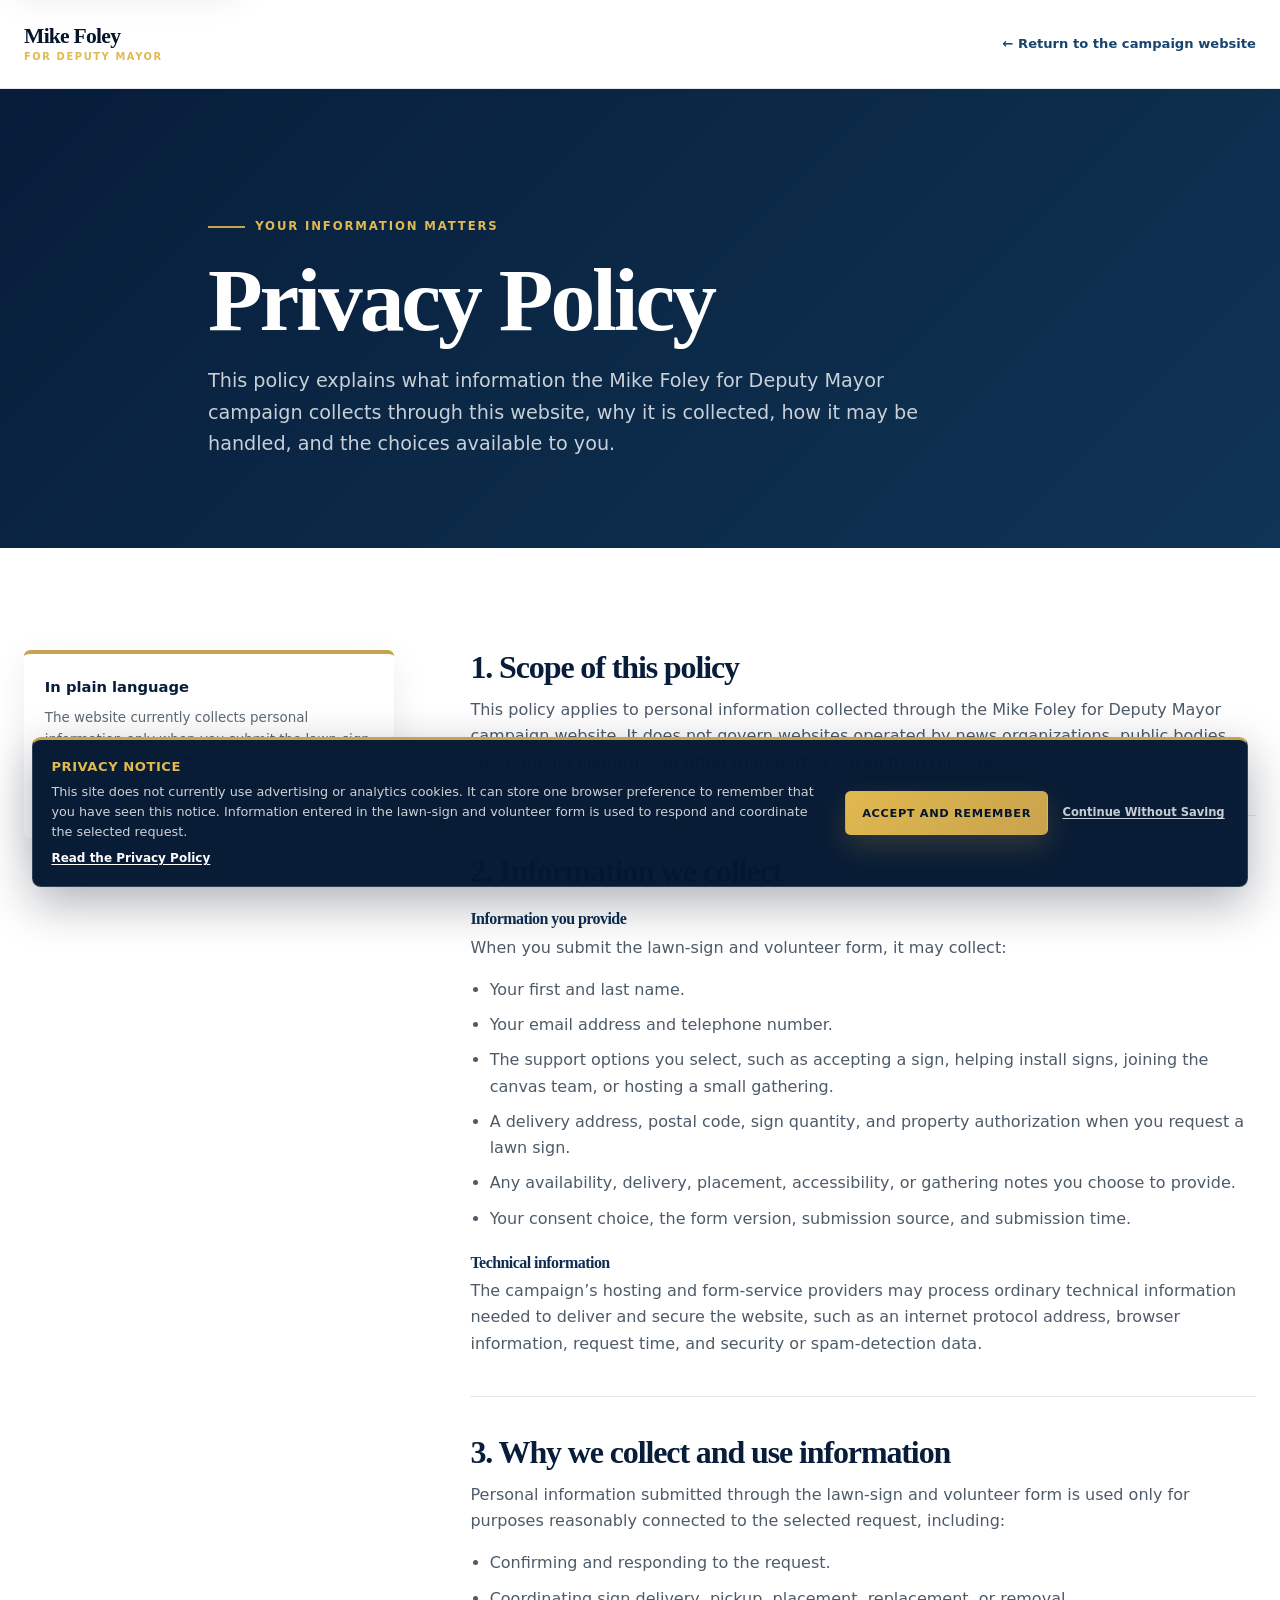
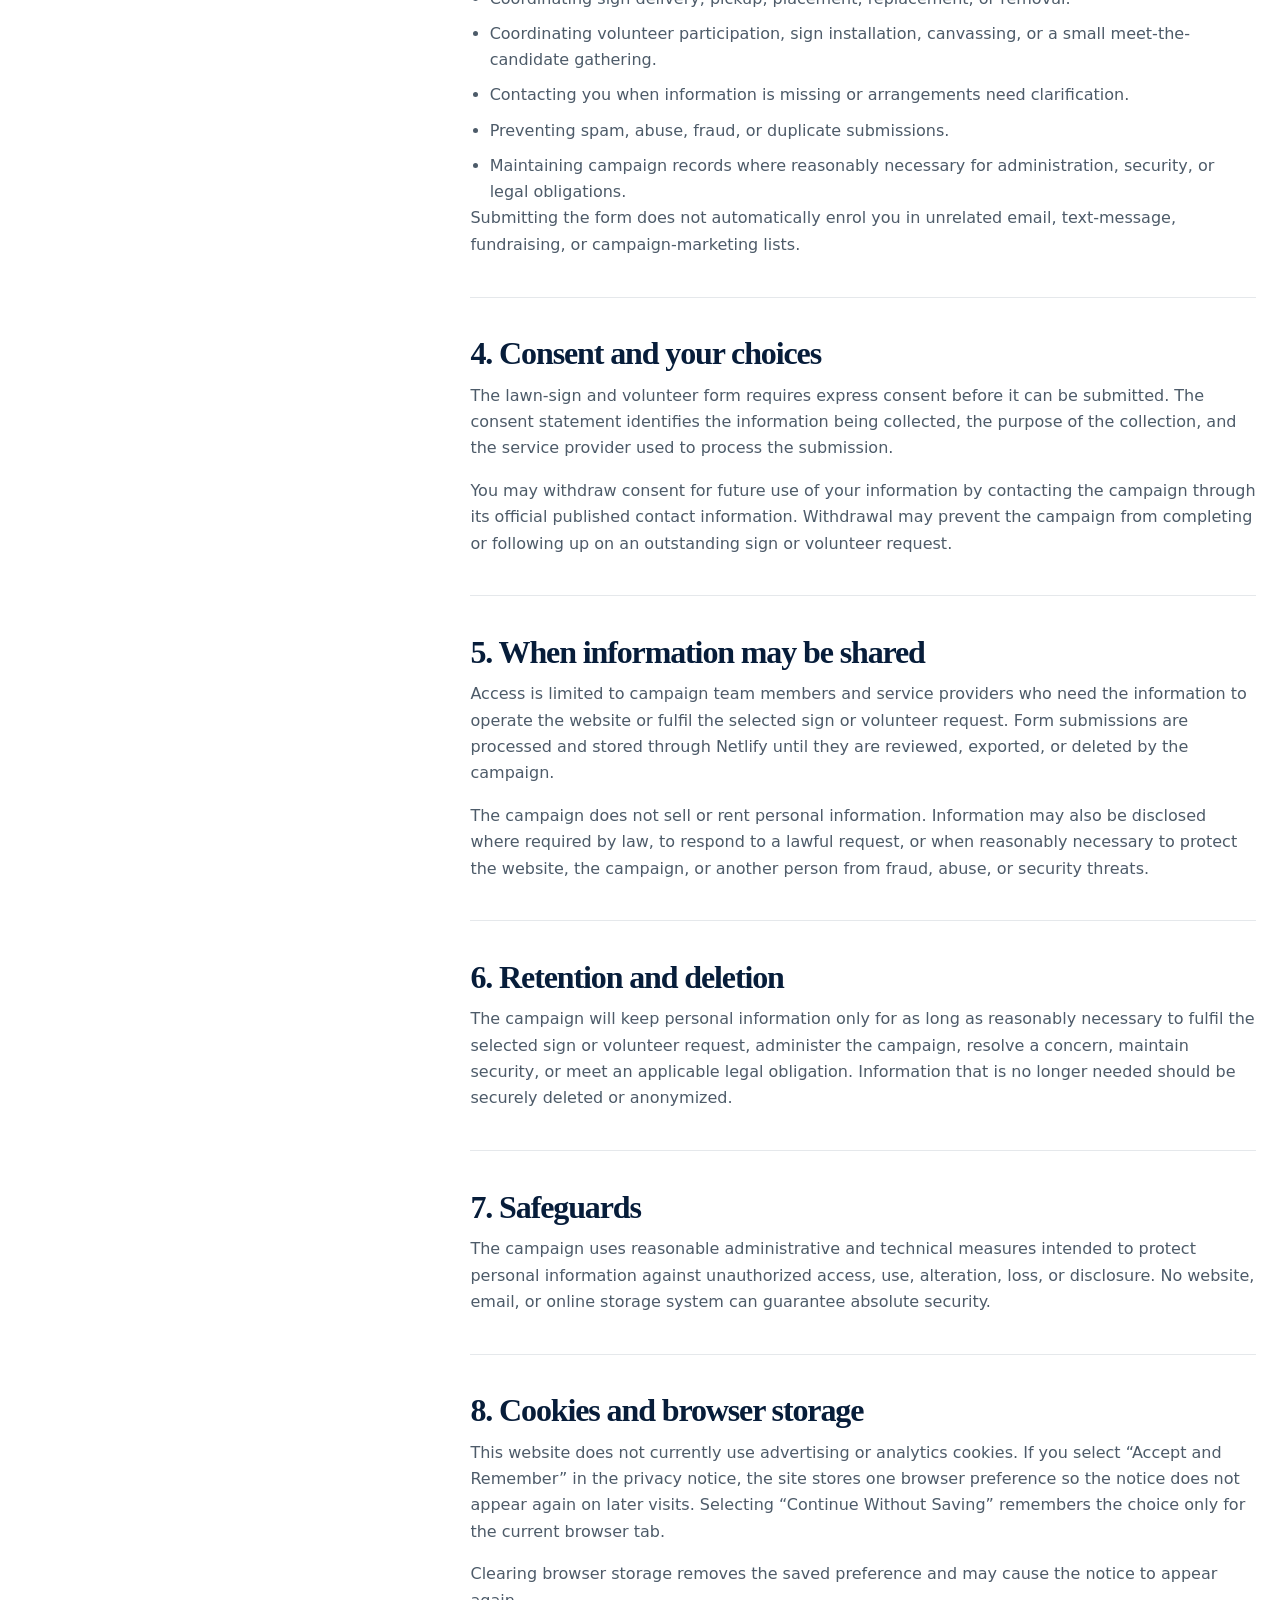
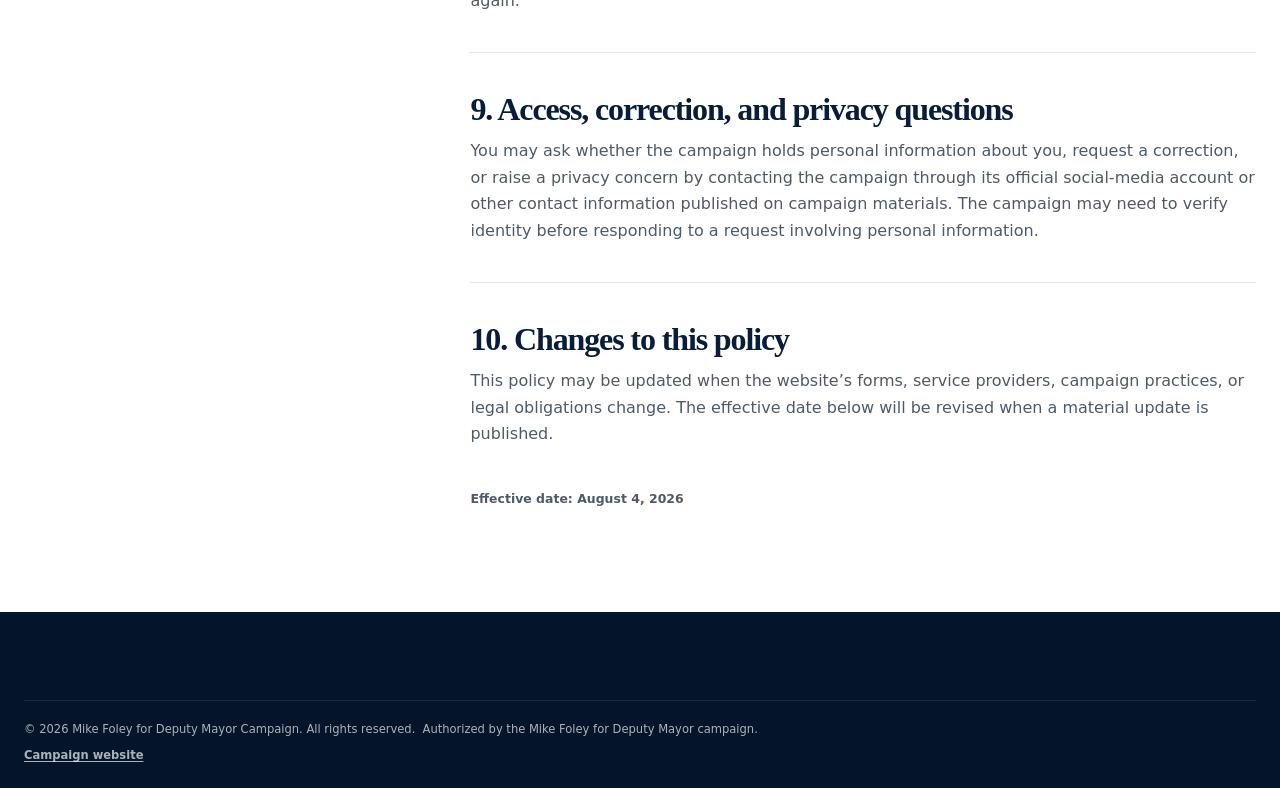
==== commit 24c2c1f6: "Dave updates v.2" ====
--- a/privacy.html
+++ b/privacy.html
@@ -1,160 +1,266 @@
 <!doctype html>
 <html lang="en-CA">
-<head>
-  <meta charset="utf-8" />
-  <meta name="viewport" content="width=device-width, initial-scale=1" />
-  <title>Privacy Policy | Mike Foley for Deputy Mayor</title>
-  <meta name="description" content="How the Mike Foley for Deputy Mayor campaign collects, uses, protects, and manages personal information submitted through this website." />
-  <meta name="robots" content="index, follow" />
-  <meta name="theme-color" content="#071d3a" />
-  <meta property="og:type" content="website" />
-  <meta property="og:locale" content="en_CA" />
-  <meta property="og:site_name" content="Mike Foley for Deputy Mayor" />
-  <meta property="og:title" content="Privacy Policy | Mike Foley for Deputy Mayor" />
-  <meta property="og:description" content="Learn how the Mike Foley for Deputy Mayor campaign collects, uses, protects, and manages personal information submitted through this website." />
-  <meta property="og:image" content="./assets/photos/Mike_Foley_OG_card.png?v=20260730-1" />
-  <meta property="og:image:type" content="image/png" />
-  <meta property="og:image:width" content="1200" />
-  <meta property="og:image:height" content="630" />
-  <meta property="og:image:alt" content="Mike Foley for Deputy Mayor campaign card" />
-  <meta name="twitter:card" content="summary_large_image" />
-  <meta name="twitter:title" content="Privacy Policy | Mike Foley for Deputy Mayor" />
-  <meta name="twitter:description" content="Learn how the Mike Foley for Deputy Mayor campaign collects, uses, protects, and manages personal information submitted through this website." />
-  <meta name="twitter:image" content="./assets/photos/Mike_Foley_Social_Card.png?v=20260730-1" />
-  <meta name="twitter:image:alt" content="Mike Foley for Deputy Mayor campaign social card" />
-  <link rel="icon" href="./assets/icons/favicon.v1.svg?v=20260730-1" type="image/svg+xml" />
-  <link rel="stylesheet" href="./assets/css/styles.v21.css" />
-  <script defer src="./assets/js/privacy-consent.v1.js?v=20260730-1"></script>
-</head>
-<body class="privacy-page">
-  <a class="skip-link" href="#privacy-content">Skip to privacy policy</a>
+ <head>
+  <meta charset="utf-8"/>
+  <meta content="width=device-width, initial-scale=1" name="viewport"/>
+  <title>
+   Privacy Policy | Mike Foley for Deputy Mayor
+  </title>
+  <meta content="How the Mike Foley for Deputy Mayor campaign collects, uses, protects, and manages personal information submitted through this website." name="description"/>
+  <meta content="index, follow" name="robots"/>
+  <meta content="#071d3a" name="theme-color"/>
+  <meta content="website" property="og:type"/>
+  <meta content="en_CA" property="og:locale"/>
+  <meta content="Mike Foley for Deputy Mayor" property="og:site_name"/>
+  <meta content="Privacy Policy | Mike Foley for Deputy Mayor" property="og:title"/>
+  <meta content="Learn how the Mike Foley for Deputy Mayor campaign collects, uses, protects, and manages personal information submitted through this website." property="og:description"/>
+  <meta content="./assets/photos/Mike_Foley_OG_card.png?v=20260730-1" property="og:image"/>
+  <meta content="image/png" property="og:image:type"/>
+  <meta content="1200" property="og:image:width"/>
+  <meta content="630" property="og:image:height"/>
+  <meta content="Mike Foley for Deputy Mayor campaign card" property="og:image:alt"/>
+  <meta content="summary_large_image" name="twitter:card"/>
+  <meta content="Privacy Policy | Mike Foley for Deputy Mayor" name="twitter:title"/>
+  <meta content="Learn how the Mike Foley for Deputy Mayor campaign collects, uses, protects, and manages personal information submitted through this website." name="twitter:description"/>
+  <meta content="./assets/photos/Mike_Foley_Social_Card.png?v=20260730-1" name="twitter:image"/>
+  <meta content="Mike Foley for Deputy Mayor campaign social card" name="twitter:image:alt"/>
+  <link href="./assets/icons/favicon.v1.svg?v=20260730-1" rel="icon" type="image/svg+xml"/>
+  <link href="./assets/css/styles.v22.css" rel="stylesheet"/>
+  <script defer="" src="./assets/js/privacy-consent.v1.js?v=20260730-1">
+  </script>
+ </head>
+ <body class="privacy-page">
+  <a class="skip-link" href="#privacy-content">
+   Skip to privacy policy
+  </a>
+  <header class="privacy-header">
+   <div class="shell privacy-header__inner">
+    <a aria-label="Mike Foley campaign home" class="campaign-brand" href="./index.html">
+     <span class="campaign-brand__name">
+      Mike Foley
+     </span>
+     <span class="campaign-brand__office">
+      For Deputy Mayor
+     </span>
+    </a>
+    <a class="privacy-header__back" href="./index.html">
+     &larr; Return to the campaign website
+    </a>
+   </div>
+  </header>
+  <main id="privacy-content">
+   <section aria-labelledby="privacy-title" class="privacy-hero">
+    <div class="shell privacy-hero__content">
+     <p class="eyebrow eyebrow--gold">
+      Your information matters
+     </p>
+     <h1 id="privacy-title">
+      Privacy Policy
+     </h1>
+     <p>
+      This policy explains what information the Mike Foley for Deputy Mayor campaign collects through this website, why it is collected, how it may be handled, and the choices available to you.
+     </p>
+    </div>
+   </section>
+   <section class="privacy-policy">
+    <div class="shell privacy-policy__layout">
+     <aside aria-label="Privacy summary" class="privacy-policy__summary">
+      <strong>
+       In plain language
+      </strong>
+      <p>
+       The website currently collects personal information only when you submit the lawn-sign and volunteer form. It does not currently use advertising or analytics cookies, and the campaign does not sell personal information.
+      </p>
+     </aside>
+     <div class="privacy-policy__content">
+      <section aria-labelledby="scope-heading">
+       <h2 id="scope-heading">
+        1. Scope of this policy
+       </h2>
+       <p>
+        This policy applies to personal information collected through the Mike Foley for Deputy Mayor campaign website. It does not govern websites operated by news organizations, public bodies, social-media platforms, or other third parties linked from this site.
+       </p>
+      </section>
+      <section aria-labelledby="collection-heading">
+       <h2 id="collection-heading">
+        2. Information we collect
+       </h2>
+       <h3>
+        Information you provide
+       </h3>
+       <p>
+        When you submit the lawn-sign and volunteer form, it may collect:
+       </p>
+       <ul>
+        <li>
+         Your first and last name.
+        </li>
+        <li>
+         Your email address and telephone number.
+        </li>
+        <li>
+         The support options you select, such as accepting a sign, helping install signs, joining the canvas team, or hosting a small gathering.
+        </li>
+        <li>
+         A delivery address, postal code, sign quantity, and property authorization when you request a lawn sign.
+        </li>
+        <li>
+         Any availability, delivery, placement, accessibility, or gathering notes you choose to provide.
+        </li>
+        <li>
+         Your consent choice, the form version, submission source, and submission time.
+        </li>
+       </ul>
+       <h3>
+        Technical information
+       </h3>
+       <p>
+        The campaign&rsquo;s hosting and form-service providers may process ordinary technical information needed to deliver and secure the website, such as an internet protocol address, browser information, request time, and security or spam-detection data.
+       </p>
+      </section>
+      <section aria-labelledby="purpose-heading">
+       <h2 id="purpose-heading">
+        3. Why we collect and use information
+       </h2>
+       <p>
+        Personal information submitted through the lawn-sign and volunteer form is used only for purposes reasonably connected to the selected request, including:
+       </p>
+       <ul>
+        <li>
+         Confirming and responding to the request.
+        </li>
+        <li>
+         Coordinating sign delivery, pickup, placement, replacement, or removal.
+        </li>
+        <li>
+         Coordinating volunteer participation, sign installation, canvassing, or a small meet-the-candidate gathering.
+        </li>
+        <li>
+         Contacting you when information is missing or arrangements need clarification.
+        </li>
+        <li>
+         Preventing spam, abuse, fraud, or duplicate submissions.
+        </li>
+        <li>
+         Maintaining campaign records where reasonably necessary for administration, security, or legal obligations.
+        </li>
+       </ul>
+       <p>
+        Submitting the form does not automatically enrol you in unrelated email, text-message, fundraising, or campaign-marketing lists.
+       </p>
+      </section>
+      <section aria-labelledby="consent-heading">
+       <h2 id="consent-heading">
+        4. Consent and your choices
+       </h2>
+       <p>
+        The lawn-sign and volunteer form requires express consent before it can be submitted. The consent statement identifies the information being collected, the purpose of the collection, and the service provider used to process the submission.
+       </p>
+       <p>
+        You may withdraw consent for future use of your information by contacting the campaign through its official published contact information. Withdrawal may prevent the campaign from completing or following up on an outstanding sign or volunteer request.
+       </p>
+      </section>
+      <section aria-labelledby="sharing-heading">
+       <h2 id="sharing-heading">
+        5. When information may be shared
+       </h2>
+       <p>
+        Access is limited to campaign team members and service providers who need the information to operate the website or fulfil the selected sign or volunteer request. Form submissions are processed and stored through Netlify until they are reviewed, exported, or deleted by the campaign.
+       </p>
+       <p>
+        The campaign does not sell or rent personal information. Information may also be disclosed where required by law, to respond to a lawful request, or when reasonably necessary to protect the website, the campaign, or another person from fraud, abuse, or security threats.
+       </p>
+      </section>
+      <section aria-labelledby="retention-heading">
+       <h2 id="retention-heading">
+        6. Retention and deletion
+       </h2>
+       <p>
+        The campaign will keep personal information only for as long as reasonably necessary to fulfil the selected sign or volunteer request, administer the campaign, resolve a concern, maintain security, or meet an applicable legal obligation. Information that is no longer needed should be securely deleted or anonymized.
+       </p>
+      </section>
+      <section aria-labelledby="safeguards-heading">
+       <h2 id="safeguards-heading">
+        7. Safeguards
+       </h2>
+       <p>
+        The campaign uses reasonable administrative and technical measures intended to protect personal information against unauthorized access, use, alteration, loss, or disclosure. No website, email, or online storage system can guarantee absolute security.
+       </p>
+      </section>
+      <section aria-labelledby="storage-heading">
+       <h2 id="storage-heading">
+        8. Cookies and browser storage
+       </h2>
+       <p>
+        This website does not currently use advertising or analytics cookies. If you select &ldquo;Accept and Remember&rdquo; in the privacy notice, the site stores one browser preference so the notice does not appear again on later visits. Selecting &ldquo;Continue Without Saving&rdquo; remembers the choice only for the current browser tab.
+       </p>
+       <p>
+        Clearing browser storage removes the saved preference and may cause the notice to appear again.
+       </p>
+      </section>
+      <section aria-labelledby="rights-heading">
+       <h2 id="rights-heading">
+        9. Access, correction, and privacy questions
+       </h2>
+       <p>
+        You may ask whether the campaign holds personal information about you, request a correction, or raise a privacy concern by contacting the campaign through its official social-media account or other contact information published on campaign materials. The campaign may need to verify identity before responding to a request involving personal information.
+       </p>
+      </section>
+      <section aria-labelledby="changes-heading">
+       <h2 id="changes-heading">
+        10. Changes to this policy
+       </h2>
+       <p>
+        This policy may be updated when the website&rsquo;s forms, service providers, campaign practices, or legal obligations change. The effective date below will be revised when a material update is published.
+       </p>
+      </section>
+      <p class="privacy-policy__updated">
+       Effective date: August 4, 2026
+      </p>
+     </div>
+    </div>
+   </section>
+  </main>
+  <footer class="site-footer">
+   <div class="shell site-footer__legal">
+    <span>
+     &copy;
+     <span data-current-year="">
+      2026
+     </span>
+     Mike Foley for Deputy Mayor Campaign. All rights reserved.
+    </span>
+    <span>
+     Authorized by the Mike Foley for Deputy Mayor campaign.
+    </span>
+    <a href="./index.html">
+     Campaign website
+    </a>
+   </div>
+  </footer>
+  <section aria-label="Privacy choices" class="privacy-consent" data-privacy-consent="" hidden="">
+   <div class="privacy-consent__inner">
+    <div class="privacy-consent__copy">
+     <strong>
+      Privacy notice
+     </strong>
+     <p>
+      This site does not currently use advertising or analytics cookies. It can store one browser preference to remember that you have seen this notice. Information entered in the lawn-sign and volunteer form is used to respond and coordinate the selected request.
+     </p>
+     <a aria-current="page" href="./privacy.html">
+      Read the Privacy Policy
+     </a>
+    </div>
+    <div class="privacy-consent__actions">
+     <button class="button button--gold" data-privacy-accept="" type="button">
+      Accept and Remember
+     </button>
+     <button class="privacy-consent__secondary" data-privacy-session="" type="button">
+      Continue Without Saving
+     </button>
+    </div>
+   </div>
+  </section>
+ </body>
+</html>
 
-  <header class="privacy-header">
-    <div class="shell privacy-header__inner">
-      <a class="campaign-brand" href="./index.html" aria-label="Mike Foley campaign home">
-        <span class="campaign-brand__name">Mike Foley</span>
-        <span class="campaign-brand__office">For Deputy Mayor</span>
-      </a>
-      <a class="privacy-header__back" href="./index.html">← Return to the campaign website</a>
-    </div>
-  </header>
-
-  <main id="privacy-content">
-    <section class="privacy-hero" aria-labelledby="privacy-title">
-      <div class="shell privacy-hero__content">
-        <p class="eyebrow eyebrow--gold">Your information matters</p>
-        <h1 id="privacy-title">Privacy Policy</h1>
-        <p>This policy explains what information the Mike Foley for Deputy Mayor campaign collects through this website, why it is collected, how it may be handled, and the choices available to you.</p>
-      </div>
-    </section>
-
-    <section class="privacy-policy">
-      <div class="shell privacy-policy__layout">
-        <aside class="privacy-policy__summary" aria-label="Privacy summary">
-          <strong>In plain language</strong>
-          <p>The website currently collects personal information only when you submit the lawn-sign and volunteer form. It does not currently use advertising or analytics cookies, and the campaign does not sell personal information.</p>
-        </aside>
-
-        <div class="privacy-policy__content">
-          <section aria-labelledby="scope-heading">
-            <h2 id="scope-heading">1. Scope of this policy</h2>
-            <p>This policy applies to personal information collected through the Mike Foley for Deputy Mayor campaign website. It does not govern websites operated by news organizations, public bodies, social-media platforms, or other third parties linked from this site.</p>
-          </section>
-
-          <section aria-labelledby="collection-heading">
-            <h2 id="collection-heading">2. Information we collect</h2>
-            <h3>Information you provide</h3>
-            <p>When you submit the lawn-sign and volunteer form, it may collect:</p>
-            <ul>
-              <li>Your first and last name.</li>
-              <li>Your email address and telephone number.</li>
-              <li>The support options you select, such as accepting a sign, helping install signs, joining the canvas team, or hosting a small gathering.</li>
-              <li>A delivery address, postal code, sign quantity, and property authorization when you request a lawn sign.</li>
-              <li>Any availability, delivery, placement, accessibility, or gathering notes you choose to provide.</li>
-              <li>Your consent choice, the form version, submission source, and submission time.</li>
-            </ul>
-            <h3>Technical information</h3>
-            <p>The campaign’s hosting and form-service providers may process ordinary technical information needed to deliver and secure the website, such as an internet protocol address, browser information, request time, and security or spam-detection data.</p>
-          </section>
-
-          <section aria-labelledby="purpose-heading">
-            <h2 id="purpose-heading">3. Why we collect and use information</h2>
-            <p>Personal information submitted through the lawn-sign and volunteer form is used only for purposes reasonably connected to the selected request, including:</p>
-            <ul>
-              <li>Confirming and responding to the request.</li>
-              <li>Coordinating sign delivery, pickup, placement, replacement, or removal.</li>
-              <li>Coordinating volunteer participation, sign installation, canvassing, or a small meet-the-candidate gathering.</li>
-              <li>Contacting you when information is missing or arrangements need clarification.</li>
-              <li>Preventing spam, abuse, fraud, or duplicate submissions.</li>
-              <li>Maintaining campaign records where reasonably necessary for administration, security, or legal obligations.</li>
-            </ul>
-            <p>Submitting the form does not automatically enrol you in unrelated email, text-message, fundraising, or campaign-marketing lists.</p>
-          </section>
-
-          <section aria-labelledby="consent-heading">
-            <h2 id="consent-heading">4. Consent and your choices</h2>
-            <p>The lawn-sign and volunteer form requires express consent before it can be submitted. The consent statement identifies the information being collected, the purpose of the collection, and the service provider used to process the submission.</p>
-            <p>You may withdraw consent for future use of your information by contacting the campaign through its official published contact information. Withdrawal may prevent the campaign from completing or following up on an outstanding sign or volunteer request.</p>
-          </section>
-
-          <section aria-labelledby="sharing-heading">
-            <h2 id="sharing-heading">5. When information may be shared</h2>
-            <p>Access is limited to campaign team members and service providers who need the information to operate the website or fulfil the selected sign or volunteer request. Form submissions are processed and stored through Netlify until they are reviewed, exported, or deleted by the campaign.</p>
-            <p>The campaign does not sell or rent personal information. Information may also be disclosed where required by law, to respond to a lawful request, or when reasonably necessary to protect the website, the campaign, or another person from fraud, abuse, or security threats.</p>
-          </section>
-
-          <section aria-labelledby="retention-heading">
-            <h2 id="retention-heading">6. Retention and deletion</h2>
-            <p>The campaign will keep personal information only for as long as reasonably necessary to fulfil the selected sign or volunteer request, administer the campaign, resolve a concern, maintain security, or meet an applicable legal obligation. Information that is no longer needed should be securely deleted or anonymized.</p>
-          </section>
-
-          <section aria-labelledby="safeguards-heading">
-            <h2 id="safeguards-heading">7. Safeguards</h2>
-            <p>The campaign uses reasonable administrative and technical measures intended to protect personal information against unauthorized access, use, alteration, loss, or disclosure. No website, email, or online storage system can guarantee absolute security.</p>
-          </section>
-
-          <section aria-labelledby="storage-heading">
-            <h2 id="storage-heading">8. Cookies and browser storage</h2>
-            <p>This website does not currently use advertising or analytics cookies. If you select “Accept and Remember” in the privacy notice, the site stores one browser preference so the notice does not appear again on later visits. Selecting “Continue Without Saving” remembers the choice only for the current browser tab.</p>
-            <p>Clearing browser storage removes the saved preference and may cause the notice to appear again.</p>
-          </section>
-
-          <section aria-labelledby="rights-heading">
-            <h2 id="rights-heading">9. Access, correction, and privacy questions</h2>
-            <p>You may ask whether the campaign holds personal information about you, request a correction, or raise a privacy concern by contacting the campaign through its official social-media account or other contact information published on campaign materials. The campaign may need to verify identity before responding to a request involving personal information.</p>
-          </section>
-
-          <section aria-labelledby="changes-heading">
-            <h2 id="changes-heading">10. Changes to this policy</h2>
-            <p>This policy may be updated when the website’s forms, service providers, campaign practices, or legal obligations change. The effective date below will be revised when a material update is published.</p>
-          </section>
-
-          <p class="privacy-policy__updated">Effective date: August 4, 2026</p>
-        </div>
-      </div>
-    </section>
-  </main>
-
-  <footer class="site-footer">
-    <div class="shell site-footer__legal">
-      <span>© <span data-current-year>2026</span> Mike Foley for Deputy Mayor Campaign. All rights reserved.</span>
-      <span>Authorized by the Mike Foley for Deputy Mayor campaign.</span>
-      <a href="./index.html">Campaign website</a>
-    </div>
-  </footer>
-
-  <section aria-label="Privacy choices" class="privacy-consent" data-privacy-consent hidden>
-    <div class="privacy-consent__inner">
-      <div class="privacy-consent__copy">
-        <strong>Privacy notice</strong>
-        <p>This site does not currently use advertising or analytics cookies. It can store one browser preference to remember that you have seen this notice. Information entered in the lawn-sign and volunteer form is used to respond and coordinate the selected request.</p>
-        <a href="./privacy.html" aria-current="page">Read the Privacy Policy</a>
-      </div>
-      <div class="privacy-consent__actions">
-        <button class="button button--gold" data-privacy-accept type="button">Accept and Remember</button>
-        <button class="privacy-consent__secondary" data-privacy-session type="button">Continue Without Saving</button>
-      </div>
-    </div>
-  </section>
-</body>
-</html>
--- a/assets/css/styles.v22.css
+++ b/assets/css/styles.v22.css
@@ -0,0 +1,3961 @@
+/* =========================================================
+   MIKE FOLEY CAMPAIGN WEBSITE — V7 — V6
+   Mobile-first, dependency-free campaign presentation.
+
+   Visual direction:
+   - Editorial campaign layout inspired by strong municipal sites
+   - Dark navy, warm paper, and restrained gold accents
+   - Full policy information rather than summary-only cards
+   - Real campaign/community photography
+   - Approved slide-in mobile navigation retained
+========================================================= */
+
+:root {
+  --navy-950: #03142b;
+  --navy-900: #071d3a;
+  --navy-850: #0a2544;
+  --navy-800: #0d2d52;
+  --navy-700: #17456f;
+  --navy-600: #26648f;
+  --blue-100: #eaf2f8;
+  --paper: #f8f4eb;
+  --paper-deep: #eee6d8;
+  --white: #ffffff;
+  --ink: #10213a;
+  --muted: #5d6979;
+  --gold: #c9a24d;
+  --gold-bright: #e0b94f;
+  --gold-soft: #f3e5bd;
+  --line: rgba(7, 29, 58, 0.14);
+  --line-light: rgba(255, 255, 255, 0.2);
+  --success: #2f7d5f;
+  --shadow-sm: 0 12px 35px rgba(3, 20, 43, 0.08);
+  --shadow-md: 0 22px 55px rgba(3, 20, 43, 0.14);
+  --shadow-lg: 0 34px 90px rgba(3, 20, 43, 0.22);
+  --radius-sm: 0.55rem;
+  --radius-md: 1rem;
+  --radius-lg: 1.5rem;
+  --shell: 78rem;
+  --header-height: 5rem;
+  --transition: 220ms ease;
+}
+
+/* =========================================================
+   RESET / BASE
+========================================================= */
+
+*,
+*::before,
+*::after {
+  box-sizing: border-box;
+}
+
+html {
+  scroll-behavior: smooth;
+  scroll-padding-top: calc(var(--header-height) + 1rem);
+}
+
+body {
+  margin: 0;
+  min-width: 20rem;
+  overflow-x: hidden;
+  background: var(--paper);
+  color: var(--ink);
+  font-family:
+    Inter, ui-sans-serif, system-ui, -apple-system, BlinkMacSystemFont, "Segoe UI",
+    sans-serif;
+  line-height: 1.65;
+  text-rendering: optimizeLegibility;
+}
+
+body.menu-open,
+body.volunteer-modal-open,
+body.gallery-modal-open {
+  overflow: hidden;
+}
+
+img {
+  display: block;
+  max-width: 100%;
+}
+
+button,
+input,
+select,
+textarea {
+  font: inherit;
+}
+
+button,
+a {
+  -webkit-tap-highlight-color: transparent;
+}
+
+button {
+  color: inherit;
+}
+
+a {
+  color: inherit;
+  text-decoration: none;
+}
+
+h1,
+h2,
+h3,
+h4,
+h5,
+p,
+figure,
+blockquote {
+  margin-top: 0;
+}
+
+h1,
+h2,
+h3,
+.campaign-brand__name {
+  font-family: Georgia, "Times New Roman", serif;
+  letter-spacing: -0.035em;
+}
+
+h1,
+h2,
+h3,
+h4,
+h5 {
+  color: var(--navy-950);
+  line-height: 1.08;
+}
+
+p:last-child,
+ul:last-child {
+  margin-bottom: 0;
+}
+
+::selection {
+  background: var(--gold-soft);
+  color: var(--navy-950);
+}
+
+:focus-visible {
+  outline: 3px solid rgba(224, 185, 79, 0.62);
+  outline-offset: 3px;
+}
+
+.shell {
+  width: min(100% - 2rem, var(--shell));
+  margin-inline: auto;
+}
+
+.section {
+  padding-block: clamp(4.75rem, 10vw, 8.5rem);
+}
+
+.section--paper {
+  background:
+    radial-gradient(circle at 12% 5%, rgba(201, 162, 77, 0.12), transparent 25rem),
+    var(--paper);
+}
+
+.section--navy {
+  background:
+    radial-gradient(circle at 92% 8%, rgba(48, 113, 163, 0.24), transparent 29rem),
+    linear-gradient(155deg, var(--navy-950), var(--navy-850));
+  color: rgba(255, 255, 255, 0.79);
+}
+
+.skip-link {
+  position: fixed;
+  z-index: 3000;
+  top: 0.75rem;
+  left: 0.75rem;
+  padding: 0.8rem 1rem;
+  transform: translateY(-150%);
+  border-radius: 0.45rem;
+  background: var(--white);
+  color: var(--navy-950);
+  font-weight: 800;
+  box-shadow: var(--shadow-sm);
+}
+
+.skip-link:focus {
+  transform: translateY(0);
+}
+
+.scroll-progress {
+  position: fixed;
+  z-index: 2600;
+  inset: 0 0 auto;
+  height: 0.2rem;
+  background: transparent;
+  pointer-events: none;
+}
+
+.scroll-progress__bar {
+  display: block;
+  width: 0;
+  height: 100%;
+  background: linear-gradient(90deg, var(--gold), #f1ce6b);
+}
+
+.eyebrow {
+  display: flex;
+  gap: 0.65rem;
+  align-items: center;
+  margin-bottom: 1rem;
+  color: var(--navy-700);
+  font-size: 0.73rem;
+  font-weight: 850;
+  letter-spacing: 0.16em;
+  text-transform: uppercase;
+}
+
+.eyebrow::before {
+  width: 2.3rem;
+  height: 0.12rem;
+  background: var(--gold);
+  content: "";
+}
+
+.eyebrow--light {
+  color: rgba(255, 255, 255, 0.82);
+}
+
+.eyebrow--gold {
+  color: var(--gold-bright);
+}
+
+.section-title {
+  max-width: 16ch;
+  margin-bottom: 1.2rem;
+  font-size: clamp(2.35rem, 7.5vw, 5.25rem);
+}
+
+.section-lead {
+  color: var(--navy-700);
+  font-size: clamp(1.08rem, 2.2vw, 1.35rem);
+  line-height: 1.6;
+}
+
+.section-heading {
+  display: grid;
+  gap: 1.3rem;
+  margin-bottom: clamp(3rem, 7vw, 5.5rem);
+}
+
+.section-heading__intro {
+  max-width: 39rem;
+  margin: 0;
+  color: var(--muted);
+  font-size: 1.03rem;
+}
+
+.section-heading--light .section-title {
+  color: var(--white);
+}
+
+.section-heading--light .section-heading__intro {
+  color: rgba(255, 255, 255, 0.68);
+}
+
+/* =========================================================
+   REVEAL / MOTION
+========================================================= */
+
+.js .reveal {
+  opacity: 0;
+  transform: translateY(1.25rem);
+  transition:
+    opacity 650ms cubic-bezier(0.16, 1, 0.3, 1) var(--reveal-delay, 0ms),
+    transform 650ms cubic-bezier(0.16, 1, 0.3, 1) var(--reveal-delay, 0ms);
+}
+
+.js .reveal[data-reveal="image"] {
+  transform: translateY(1.5rem) scale(0.985);
+}
+
+.js .reveal.is-revealed {
+  opacity: 1;
+  transform: none;
+}
+
+/* =========================================================
+   BUTTONS / LINKS
+========================================================= */
+
+.button {
+  display: inline-flex;
+  min-height: 3.15rem;
+  gap: 0.55rem;
+  align-items: center;
+  justify-content: center;
+  padding: 0.8rem 1.2rem;
+  border: 1px solid transparent;
+  border-radius: 0.35rem;
+  cursor: pointer;
+  font-size: 0.78rem;
+  font-weight: 850;
+  letter-spacing: 0.055em;
+  text-align: center;
+  text-transform: uppercase;
+  transition:
+    transform var(--transition),
+    box-shadow var(--transition),
+    background-color var(--transition),
+    border-color var(--transition),
+    color var(--transition);
+}
+
+.button:hover {
+  transform: translateY(-2px);
+}
+
+.button--gold {
+  background: linear-gradient(135deg, var(--gold-bright), var(--gold));
+  color: var(--navy-950);
+  box-shadow: 0 12px 28px rgba(201, 162, 77, 0.2);
+}
+
+.button--gold:hover {
+  box-shadow: 0 16px 34px rgba(201, 162, 77, 0.31);
+}
+
+.button--outline-light {
+  border-color: rgba(255, 255, 255, 0.62);
+  background: rgba(4, 20, 43, 0.18);
+  color: var(--white);
+  backdrop-filter: blur(8px);
+}
+
+.button--outline-light:hover {
+  border-color: var(--white);
+  background: rgba(255, 255, 255, 0.12);
+}
+
+.button--full {
+  width: 100%;
+}
+
+.text-link {
+  display: inline-flex;
+  gap: 0.55rem;
+  align-items: center;
+  color: var(--navy-700);
+  font-size: 0.78rem;
+  font-weight: 850;
+  letter-spacing: 0.055em;
+  text-transform: uppercase;
+}
+
+.text-link span {
+  transition: transform var(--transition);
+}
+
+.text-link:hover span {
+  transform: translate(0.2rem, -0.2rem);
+}
+
+/* =========================================================
+   HEADER / APPROVED MOBILE DRAWER
+========================================================= */
+
+.site-header {
+  position: fixed;
+  z-index: 2000;
+  inset: 0 0 auto;
+  min-height: var(--header-height);
+  border-bottom: 1px solid rgba(255, 255, 255, 0.13);
+  background: linear-gradient(180deg, rgba(3, 20, 43, 0.86), rgba(3, 20, 43, 0.22));
+  transition:
+    background-color var(--transition),
+    box-shadow var(--transition),
+    backdrop-filter var(--transition);
+}
+
+.site-header.is-scrolled {
+  border-bottom-color: rgba(255, 255, 255, 0.09);
+  background: rgba(3, 20, 43, 0.94);
+  box-shadow: 0 10px 35px rgba(0, 0, 0, 0.16);
+  backdrop-filter: blur(16px);
+}
+
+.site-header__inner {
+  display: flex;
+  min-height: var(--header-height);
+  gap: 1rem;
+  align-items: center;
+  justify-content: space-between;
+}
+
+.campaign-brand {
+  position: relative;
+  z-index: 2;
+  display: inline-flex;
+  flex-direction: column;
+  line-height: 1;
+}
+
+.campaign-brand__name {
+  color: var(--white);
+  font-size: 1.35rem;
+  font-weight: 800;
+  letter-spacing: -0.035em;
+}
+
+.campaign-brand__office {
+  margin-top: 0.3rem;
+  color: var(--gold-bright);
+  font-size: 0.62rem;
+  font-weight: 850;
+  letter-spacing: 0.16em;
+  text-transform: uppercase;
+}
+
+.menu-toggle {
+  position: relative;
+  z-index: 3;
+  display: grid;
+  width: 3.2rem;
+  height: 3.2rem;
+  padding: 0.8rem;
+  place-content: center;
+  gap: 0.32rem;
+  border: 1px solid rgba(255, 255, 255, 0.28);
+  border-radius: 50%;
+  background: rgba(255, 255, 255, 0.07);
+  cursor: pointer;
+  backdrop-filter: blur(8px);
+}
+
+.menu-toggle span {
+  display: block;
+  width: 1.25rem;
+  height: 0.1rem;
+  border-radius: 999px;
+  background: var(--white);
+  transition: opacity var(--transition);
+}
+
+body.menu-open .menu-toggle {
+  pointer-events: none;
+  opacity: 0;
+}
+
+.navigation-backdrop {
+  position: fixed;
+  z-index: 2050;
+  inset: 0;
+  visibility: hidden;
+  border: 0;
+  background: rgba(2, 12, 27, 0.7);
+  cursor: pointer;
+  opacity: 0;
+  backdrop-filter: blur(4px);
+  transition:
+    opacity 300ms ease,
+    visibility 300ms ease;
+}
+
+.navigation-backdrop.is-open {
+  visibility: visible;
+  opacity: 1;
+}
+
+.primary-navigation {
+  position: fixed;
+  z-index: 2100;
+  top: 0;
+  right: 0;
+  display: flex;
+  width: min(91vw, 27rem);
+  height: 100dvh;
+  flex-direction: column;
+  overflow-y: auto;
+  padding: 1.35rem 1.25rem 1.5rem;
+  transform: translateX(104%);
+  border-left: 0.35rem solid var(--gold);
+  background:
+    radial-gradient(circle at 90% 2%, rgba(201, 162, 77, 0.17), transparent 17rem),
+    linear-gradient(155deg, #fffdf8, #f4ede1);
+  color: var(--navy-950);
+  box-shadow: -30px 0 80px rgba(0, 0, 0, 0.26);
+  transition: transform 420ms cubic-bezier(0.16, 1, 0.3, 1);
+}
+
+.primary-navigation.is-open {
+  transform: translateX(0);
+}
+
+.primary-navigation__header {
+  display: flex;
+  gap: 1rem;
+  align-items: center;
+  justify-content: space-between;
+}
+
+.primary-navigation__brand {
+  display: flex;
+  flex-direction: column;
+  line-height: 1;
+}
+
+.primary-navigation__brand span {
+  font-family: Georgia, "Times New Roman", serif;
+  font-size: 1.55rem;
+  font-weight: 800;
+}
+
+.primary-navigation__brand small {
+  margin-top: 0.35rem;
+  color: #8a651e;
+  font-size: 0.63rem;
+  font-weight: 850;
+  letter-spacing: 0.16em;
+  text-transform: uppercase;
+}
+
+.menu-close,
+.dialog-close {
+  position: relative;
+  display: grid;
+  width: 2.8rem;
+  height: 2.8rem;
+  flex: 0 0 auto;
+  place-items: center;
+  border: 1px solid rgba(7, 29, 58, 0.16);
+  border-radius: 50%;
+  background: rgba(255, 255, 255, 0.72);
+  cursor: pointer;
+}
+
+.menu-close span,
+.dialog-close span {
+  position: absolute;
+  width: 1.1rem;
+  height: 0.1rem;
+  border-radius: 999px;
+  background: var(--navy-950);
+}
+
+.menu-close span:first-child,
+.dialog-close span:first-child {
+  transform: rotate(45deg);
+}
+
+.menu-close span:last-child,
+.dialog-close span:last-child {
+  transform: rotate(-45deg);
+}
+
+.primary-navigation__intro {
+  margin-top: 2.3rem;
+  padding-bottom: 1.35rem;
+  border-bottom: 1px solid rgba(7, 29, 58, 0.13);
+}
+
+.primary-navigation__intro span {
+  color: #8a651e;
+  font-size: 0.68rem;
+  font-weight: 850;
+  letter-spacing: 0.14em;
+  text-transform: uppercase;
+}
+
+.primary-navigation__intro p {
+  max-width: 19rem;
+  margin: 0.55rem 0 0;
+  color: var(--muted);
+  font-size: 0.91rem;
+}
+
+.primary-navigation__links {
+  display: grid;
+  margin-top: 1rem;
+}
+
+.primary-navigation__links a {
+  position: relative;
+  display: grid;
+  grid-template-columns: 2.5rem minmax(0, 1fr);
+  gap: 0.75rem;
+  align-items: center;
+  padding: 0.82rem 0;
+  border-bottom: 1px solid rgba(7, 29, 58, 0.11);
+  font-family: Georgia, "Times New Roman", serif;
+  font-size: 1.25rem;
+  font-weight: 700;
+  transition:
+    color var(--transition),
+    padding-left var(--transition);
+}
+
+.primary-navigation__links a::after {
+  position: absolute;
+  right: 0;
+  color: var(--gold);
+  content: "↗";
+  opacity: 0;
+  transition: opacity var(--transition);
+}
+
+.primary-navigation__links a:hover,
+.primary-navigation__links a.is-active {
+  padding-left: 0.35rem;
+  color: #8a651e;
+}
+
+.primary-navigation__links a:hover::after,
+.primary-navigation__links a.is-active::after {
+  opacity: 1;
+}
+
+.primary-navigation__links a > span {
+  color: #9a7a3c;
+  font-family: Inter, ui-sans-serif, system-ui, sans-serif;
+  font-size: 0.63rem;
+  letter-spacing: 0.1em;
+}
+
+.primary-navigation__cta {
+  margin-top: 1.25rem;
+}
+
+.primary-navigation__footer {
+  display: flex;
+  flex-direction: column;
+  margin-top: auto;
+  padding-top: 2rem;
+  color: var(--muted);
+  font-size: 0.74rem;
+  letter-spacing: 0.08em;
+  text-transform: uppercase;
+}
+
+.primary-navigation__footer strong {
+  margin-top: 0.25rem;
+  color: var(--navy-950);
+  font-size: 0.9rem;
+}
+
+.header-volunteer {
+  display: none;
+}
+
+/* =========================================================
+   HERO
+========================================================= */
+
+.hero {
+  position: relative;
+  overflow: hidden;
+  padding-top: var(--header-height);
+  background: var(--navy-950);
+  color: var(--white);
+}
+
+.hero__media {
+  position: relative;
+  width: 100%;
+  background: #d8e3ec;
+}
+
+.hero__media img {
+  display: block;
+  width: 100%;
+  height: auto;
+  object-fit: contain;
+  object-position: center;
+}
+
+.hero__overlay {
+  display: none;
+}
+
+.hero__inner {
+  position: relative;
+  z-index: 2;
+  display: grid;
+  align-items: center;
+  padding-top: clamp(2.25rem, 8vw, 4rem);
+  padding-bottom: 9rem;
+}
+
+.hero__content {
+  max-width: 41rem;
+}
+
+.hero__title {
+  max-width: 11ch;
+  margin-bottom: 1.35rem;
+  color: var(--white);
+  font-size: clamp(3.25rem, 12vw, 7.1rem);
+  text-wrap: balance;
+}
+
+.hero__title span {
+  display: block;
+  margin-top: 0.18em;
+  color: var(--gold-bright);
+  font-size: 0.72em;
+  font-style: italic;
+}
+
+.hero__lead {
+  max-width: 35rem;
+  margin-bottom: 1.8rem;
+  color: rgba(255, 255, 255, 0.82);
+  font-size: clamp(1.02rem, 2.5vw, 1.28rem);
+}
+
+.hero__actions {
+  display: flex;
+  flex-wrap: wrap;
+  gap: 0.8rem;
+}
+
+.hero__principles {
+  position: absolute;
+  z-index: 3;
+  inset: auto 0 0;
+  border-top: 1px solid rgba(255, 255, 255, 0.17);
+  background: rgba(3, 20, 43, 0.77);
+}
+
+.hero__principles-inner {
+  display: grid;
+  grid-template-columns: repeat(2, minmax(0, 1fr));
+}
+
+.hero__principles span {
+  padding: 0.95rem 0.7rem;
+  color: rgba(255, 255, 255, 0.76);
+  font-size: 0.65rem;
+  font-weight: 800;
+  letter-spacing: 0.08em;
+  text-align: center;
+  text-transform: uppercase;
+}
+
+.hero__principles span:nth-child(odd) {
+  border-right: 1px solid rgba(255, 255, 255, 0.13);
+}
+
+.hero__principles span:nth-child(-n + 2) {
+  border-bottom: 1px solid rgba(255, 255, 255, 0.13);
+}
+
+/* =========================================================
+   ABOUT
+========================================================= */
+
+.about {
+  background:
+    radial-gradient(circle at 96% 9%, rgba(49, 118, 167, 0.1), transparent 25rem),
+    var(--white);
+}
+
+.about__grid {
+  display: grid;
+  gap: 3rem;
+  align-items: center;
+}
+
+.about__portrait {
+  position: relative;
+  width: min(100%, 31rem);
+  margin-inline: auto;
+  padding: 0 0.8rem 0.8rem 0;
+}
+
+.about__portrait::before {
+  position: absolute;
+  z-index: 0;
+  right: 0;
+  bottom: 0;
+  width: 82%;
+  height: 82%;
+  background: var(--navy-900);
+  content: "";
+}
+
+.about__portrait img {
+  position: relative;
+  z-index: 1;
+  width: 100%;
+  aspect-ratio: 1 / 1;
+  object-fit: cover;
+  border-radius: 0.25rem;
+  box-shadow: var(--shadow-md);
+}
+
+.about__portrait-note {
+  position: relative;
+  z-index: 2;
+  width: min(85%, 21rem);
+  margin: -2.2rem 0 0 auto;
+  padding: 1.1rem 1.2rem;
+  border-left: 0.22rem solid var(--gold);
+  background: var(--paper);
+  box-shadow: var(--shadow-sm);
+}
+
+.about__portrait-note span {
+  display: block;
+  margin-bottom: 0.35rem;
+  color: #8a651e;
+  font-size: 0.66rem;
+  font-weight: 850;
+  letter-spacing: 0.13em;
+  text-transform: uppercase;
+}
+
+.about__portrait-note strong {
+  display: block;
+  color: var(--navy-900);
+  font-family: Georgia, "Times New Roman", serif;
+  font-size: 1.05rem;
+  line-height: 1.35;
+}
+
+.about__content > p:not(.eyebrow):not(.section-lead) {
+  color: var(--muted);
+}
+
+.about__quote {
+  margin: 2rem 0 0;
+  padding: 1.45rem 0 0 1.3rem;
+  border-top: 1px solid var(--line);
+  border-left: 0.2rem solid var(--gold);
+}
+
+.about__quote p {
+  margin-bottom: 0.65rem;
+  color: var(--navy-850);
+  font-family: Georgia, "Times New Roman", serif;
+  font-size: clamp(1.25rem, 3vw, 1.75rem);
+  font-style: italic;
+  line-height: 1.45;
+}
+
+.about__quote cite {
+  color: #8a651e;
+  font-size: 0.75rem;
+  font-style: normal;
+  font-weight: 850;
+  letter-spacing: 0.08em;
+  text-transform: uppercase;
+}
+
+
+/* =========================================================
+   PLATFORM
+========================================================= */
+
+.policy-list {
+  display: grid;
+  gap: clamp(3.8rem, 9vw, 7rem);
+}
+
+.policy-row {
+  position: relative;
+  display: grid;
+  gap: 1.75rem;
+  padding-top: 1.4rem;
+  border-top: 1px solid rgba(255, 255, 255, 0.15);
+}
+
+.policy-row::before {
+  position: absolute;
+  top: -0.1rem;
+  left: 0;
+  width: 0;
+  height: 0.22rem;
+  background: var(--gold);
+  content: "";
+  transition: width 800ms cubic-bezier(0.16, 1, 0.3, 1);
+}
+
+.policy-row.is-in-view::before {
+  width: min(17rem, 64%);
+}
+
+.policy-row__number {
+  color: rgba(255, 255, 255, 0.18);
+  font-family: Georgia, "Times New Roman", serif;
+  font-size: clamp(4.5rem, 18vw, 8rem);
+  line-height: 0.75;
+}
+
+.policy-row__kicker {
+  margin-bottom: 0.55rem;
+  color: var(--gold-bright);
+  font-size: 0.67rem;
+  font-weight: 850;
+  letter-spacing: 0.14em;
+  text-transform: uppercase;
+}
+
+.policy-row__content h3 {
+  margin-bottom: 0.55rem;
+  color: var(--white);
+  font-size: clamp(2rem, 6vw, 3.65rem);
+}
+
+.policy-row__content h4 {
+  margin-bottom: 1.35rem;
+  color: rgba(255, 255, 255, 0.68);
+  font-family: inherit;
+  font-size: 1rem;
+  font-weight: 600;
+  line-height: 1.5;
+}
+
+.policy-row__content h5 {
+  margin: 1.55rem 0 0.8rem;
+  color: var(--gold-bright);
+  font-family: inherit;
+  font-size: 0.76rem;
+  font-weight: 850;
+  letter-spacing: 0.08em;
+  text-transform: uppercase;
+}
+
+.policy-row__content > p {
+  color: rgba(255, 255, 255, 0.75);
+}
+
+.commitment-list {
+  display: grid;
+  gap: 0.75rem;
+  margin: 0;
+  padding: 0;
+  list-style: none;
+}
+
+.commitment-list li {
+  position: relative;
+  padding-left: 1.55rem;
+  color: rgba(255, 255, 255, 0.82);
+}
+
+.commitment-list li::before {
+  position: absolute;
+  top: 0.65em;
+  left: 0;
+  width: 0.5rem;
+  height: 0.5rem;
+  transform: rotate(45deg);
+  background: var(--gold);
+  content: "";
+}
+
+.policy-row__closing {
+  margin-top: 1.4rem;
+  padding: 1rem 1.1rem;
+  border-left: 0.2rem solid var(--gold);
+  background: rgba(255, 255, 255, 0.055);
+  color: var(--white) !important;
+  font-family: Georgia, "Times New Roman", serif;
+  font-size: 1.14rem;
+}
+
+.policy-row__media {
+  overflow: hidden;
+  margin: 0;
+  border: 1px solid rgba(255, 255, 255, 0.12);
+  background: var(--navy-900);
+  box-shadow: var(--shadow-md);
+}
+
+.policy-row__media img {
+  width: 100%;
+  aspect-ratio: 16 / 11;
+  object-fit: cover;
+  filter: saturate(0.88) contrast(1.04);
+  transition: transform 850ms cubic-bezier(0.16, 1, 0.3, 1);
+}
+
+.policy-row.is-in-view .policy-row__media img {
+  transform: scale(1.015);
+}
+
+.policy-row__media figcaption {
+  padding: 0.9rem 1rem;
+  color: rgba(255, 255, 255, 0.68);
+  font-size: 0.75rem;
+}
+
+/* =========================================================
+   EDUCATION / GALLERY
+========================================================= */
+
+.education {
+  background:
+    linear-gradient(180deg, rgba(255, 255, 255, 0.93), rgba(248, 244, 235, 0.96)),
+    var(--paper);
+}
+
+.education__feature {
+  display: grid;
+  gap: 2.5rem;
+  align-items: center;
+}
+
+.education__portrait {
+  position: relative;
+  width: min(100%, 27rem);
+  margin: 0 auto;
+}
+
+.education__portrait::after {
+  position: absolute;
+  z-index: -1;
+  inset: 1.1rem -1.1rem -1.1rem 1.1rem;
+  background: var(--gold-soft);
+  content: "";
+}
+
+.education__portrait img {
+  display: block;
+  width: 100%;
+  height: auto;
+  object-fit: contain;
+  object-position: center;
+  box-shadow: var(--shadow-md);
+}
+
+.education__content > p:not(.eyebrow):not(.section-lead) {
+  color: var(--muted);
+}
+
+.education__milestones {
+  display: grid;
+  gap: 0.8rem;
+  margin-top: 1.75rem;
+}
+
+.education__milestones > div {
+  padding: 1rem 1.1rem;
+  border-left: 0.22rem solid var(--gold);
+  background: var(--white);
+  box-shadow: var(--shadow-sm);
+}
+
+.education__milestones span,
+.education__milestones strong {
+  display: block;
+}
+
+.education__milestones span {
+  margin-bottom: 0.3rem;
+  color: #8a651e;
+  font-size: 0.66rem;
+  font-weight: 850;
+  letter-spacing: 0.11em;
+  text-transform: uppercase;
+}
+
+.education__milestones strong {
+  color: var(--navy-900);
+  font-size: 0.94rem;
+}
+
+.gallery-heading {
+  display: grid;
+  gap: 1rem;
+  margin: clamp(4.5rem, 9vw, 7rem) 0 1.5rem;
+  padding-top: 1.5rem;
+  border-top: 1px solid var(--line);
+}
+
+.gallery-heading h3 {
+  margin-bottom: 0;
+  font-size: clamp(1.8rem, 5vw, 3.2rem);
+}
+
+.gallery-heading > p {
+  max-width: 30rem;
+  color: var(--muted);
+}
+
+.school-gallery {
+  display: grid;
+  gap: 0.85rem;
+}
+
+.school-gallery__item {
+  position: relative;
+  display: grid;
+  min-height: 0;
+  aspect-ratio: 16 / 10;
+  overflow: hidden;
+  padding: 0;
+  border: 1px solid var(--line);
+  background: #e8eef2;
+  cursor: zoom-in;
+  box-shadow: var(--shadow-sm);
+}
+
+.school-gallery__item img {
+  width: 100%;
+  height: 100%;
+  min-height: 0;
+  object-fit: contain;
+  object-position: center;
+}
+
+.school-gallery__item::after {
+  position: absolute;
+  inset: auto 0 0;
+  height: 55%;
+  background: linear-gradient(transparent, rgba(3, 20, 43, 0.8));
+  content: "";
+}
+
+.school-gallery__item span {
+  position: absolute;
+  z-index: 2;
+  right: 1rem;
+  bottom: 0.9rem;
+  left: 1rem;
+  color: var(--white);
+  font-size: 0.7rem;
+  font-weight: 850;
+  letter-spacing: 0.08em;
+  text-align: left;
+  text-transform: uppercase;
+}
+
+.school-gallery__item:hover img {
+  opacity: 1;
+}
+
+/* =========================================================
+   COMMUNITY
+========================================================= */
+
+.community-grid {
+  display: grid;
+  grid-template-columns: repeat(auto-fit, minmax(min(100%, 17rem), 1fr));
+  gap: 1rem;
+}
+
+.community-card,
+.community-card--large,
+.community-card--wide {
+  position: relative;
+  display: flex;
+  min-height: 0;
+  overflow: hidden;
+  flex-direction: column;
+  margin: 0;
+  border: 1px solid var(--line);
+  background: var(--white);
+  box-shadow: var(--shadow-sm);
+}
+
+.community-card img {
+  display: block;
+  width: 100%;
+  height: auto;
+  aspect-ratio: 4 / 3;
+  object-fit: contain;
+  object-position: center;
+  background: #e8eef2;
+}
+
+.community-card::after {
+  display: none;
+}
+
+.community-card figcaption {
+  position: static;
+  display: grid;
+  gap: 0.32rem;
+  padding: 1rem 1.1rem 1.2rem;
+  color: var(--ink);
+}
+
+.community-card figcaption span {
+  color: #8a651e;
+  font-size: 0.64rem;
+  font-weight: 850;
+  letter-spacing: 0.1em;
+  text-transform: uppercase;
+}
+
+.community-card figcaption strong {
+  color: var(--navy-900);
+  font-family: Georgia, "Times New Roman", serif;
+  font-size: 1.05rem;
+  line-height: 1.35;
+}
+
+/* =========================================================
+   NEWS
+========================================================= */
+
+.news {
+  background: var(--white);
+}
+
+.news-grid {
+  display: grid;
+  gap: 1.1rem;
+}
+
+.news-card {
+  display: grid;
+  overflow: hidden;
+  border: 1px solid var(--line);
+  background: var(--paper);
+  box-shadow: var(--shadow-sm);
+}
+
+.news-card__image {
+  overflow: hidden;
+}
+
+.news-card__image {
+  display: grid;
+  place-items: center;
+  background: #e8eef2;
+}
+
+.news-card__image img {
+  display: block;
+  width: 100%;
+  height: auto;
+  max-height: 31rem;
+  object-fit: contain;
+  object-position: center;
+}
+
+.news-card__content {
+  padding: clamp(1.35rem, 4vw, 2.2rem);
+}
+
+.news-card__source {
+  display: block;
+  margin-bottom: 0.8rem;
+  color: #8a651e;
+  font-size: 0.66rem;
+  font-weight: 850;
+  letter-spacing: 0.12em;
+  text-transform: uppercase;
+}
+
+.news-card h3 {
+  margin-bottom: 0.85rem;
+  font-size: clamp(1.6rem, 4.4vw, 2.45rem);
+}
+
+.news-card p {
+  color: var(--muted);
+}
+
+/* =========================================================
+   CLOSING CTA
+========================================================= */
+
+.closing-cta {
+  position: relative;
+  min-height: 36rem;
+  overflow: hidden;
+  background: var(--navy-950);
+  color: var(--white);
+}
+
+.closing-cta__image,
+.closing-cta__overlay {
+  position: absolute;
+  inset: 0;
+}
+
+.closing-cta__image {
+  width: 100%;
+  height: 100%;
+  object-fit: cover;
+}
+
+.closing-cta__overlay {
+  background:
+    linear-gradient(90deg, rgba(3, 20, 43, 0.91), rgba(3, 20, 43, 0.56) 60%, rgba(3, 20, 43, 0.25)),
+    linear-gradient(180deg, rgba(3, 20, 43, 0.2), rgba(3, 20, 43, 0.65));
+}
+
+.closing-cta__content {
+  position: relative;
+  z-index: 2;
+  display: flex;
+  min-height: 36rem;
+  flex-direction: column;
+  justify-content: center;
+  padding-block: 5rem;
+}
+
+.closing-cta h2 {
+  max-width: 13ch;
+  margin-bottom: 1rem;
+  color: var(--white);
+  font-size: clamp(2.5rem, 8vw, 5.5rem);
+}
+
+.closing-cta__content > p:not(.eyebrow) {
+  max-width: 34rem;
+  color: rgba(255, 255, 255, 0.78);
+  font-size: 1.1rem;
+}
+
+.closing-cta__actions {
+  display: flex;
+  flex-wrap: wrap;
+  gap: 0.8rem;
+  margin-top: 1.2rem;
+}
+
+/* =========================================================
+   FOOTER
+========================================================= */
+
+.site-footer {
+  padding: 3rem 0 1.4rem;
+  background: var(--navy-950);
+  color: rgba(255, 255, 255, 0.67);
+}
+
+.site-footer__grid {
+  display: grid;
+  gap: 2.5rem;
+}
+
+.campaign-brand--footer {
+  margin-bottom: 0.9rem;
+}
+
+.site-footer__grid > div:first-child p {
+  max-width: 22rem;
+  margin: 0;
+  font-size: 0.88rem;
+}
+
+.site-footer nav,
+.site-footer__contact {
+  display: grid;
+  gap: 0.6rem;
+  align-content: start;
+}
+
+.site-footer nav a,
+.site-footer__contact a,
+.site-footer__contact button {
+  width: fit-content;
+  padding: 0;
+  border: 0;
+  background: transparent;
+  color: rgba(255, 255, 255, 0.75);
+  cursor: pointer;
+  font-size: 0.84rem;
+  text-align: left;
+  transition: color var(--transition);
+}
+
+.site-footer nav a:hover,
+.site-footer__contact a:hover,
+.site-footer__contact button:hover {
+  color: var(--gold-bright);
+}
+
+.site-footer__contact > span {
+  color: var(--gold-bright);
+  font-size: 0.69rem;
+  font-weight: 850;
+  letter-spacing: 0.1em;
+  text-transform: uppercase;
+}
+
+.site-footer__legal {
+  display: grid;
+  gap: 0.45rem;
+  margin-top: 2.5rem;
+  padding-top: 1.2rem;
+  border-top: 1px solid rgba(255, 255, 255, 0.1);
+  font-size: 0.72rem;
+}
+
+/* =========================================================
+   VOLUNTEER DIALOG / NETLIFY FORM
+========================================================= */
+
+.volunteer-dialog,
+.gallery-dialog {
+  width: 100%;
+  max-width: none;
+  height: 100%;
+  max-height: none;
+  margin: 0;
+  padding: 0;
+  overflow-y: auto;
+  border: 0;
+  background: transparent;
+}
+
+.volunteer-dialog::backdrop,
+.gallery-dialog::backdrop {
+  background: rgba(2, 12, 27, 0.8);
+  backdrop-filter: blur(6px);
+}
+
+.volunteer-dialog[open] {
+  display: grid;
+  place-items: center;
+  padding: 1rem;
+}
+
+.volunteer-dialog__panel {
+  position: relative;
+  width: min(100%, 43rem);
+  max-height: calc(100dvh - 2rem);
+  overflow-y: auto;
+  padding: clamp(1.35rem, 5vw, 2.5rem);
+  border-top: 0.3rem solid var(--gold);
+  border-radius: 0.65rem;
+  background:
+    radial-gradient(circle at 100% 0, rgba(201, 162, 77, 0.14), transparent 17rem),
+    var(--white);
+  box-shadow: var(--shadow-lg);
+}
+
+.volunteer-dialog__panel > .dialog-close {
+  position: absolute;
+  top: 1rem;
+  right: 1rem;
+}
+
+.volunteer-dialog__heading {
+  max-width: 34rem;
+  padding-right: 3.2rem;
+}
+
+.volunteer-dialog__heading h2 {
+  margin-bottom: 0.65rem;
+  font-size: clamp(2rem, 7vw, 3.3rem);
+}
+
+.volunteer-dialog__heading > p:last-child {
+  color: var(--muted);
+}
+
+.volunteer-form {
+  display: grid;
+  gap: 1rem;
+  margin-top: 1.6rem;
+}
+
+.form-grid {
+  display: grid;
+  gap: 1rem;
+}
+
+.volunteer-form label > span {
+  display: block;
+  margin-bottom: 0.4rem;
+  color: var(--navy-850);
+  font-size: 0.76rem;
+  font-weight: 800;
+}
+
+.volunteer-form label > span small {
+  color: var(--muted);
+  font-size: 0.69rem;
+  font-weight: 600;
+}
+
+.volunteer-form input,
+.volunteer-form select,
+.volunteer-form textarea {
+  width: 100%;
+  border: 1px solid rgba(7, 29, 58, 0.2);
+  border-radius: 0.35rem;
+  background: #fffefb;
+  color: var(--ink);
+  transition:
+    border-color var(--transition),
+    box-shadow var(--transition);
+}
+
+.volunteer-form input,
+.volunteer-form select {
+  min-height: 3rem;
+  padding: 0.65rem 0.8rem;
+}
+
+.volunteer-form textarea {
+  min-height: 7rem;
+  padding: 0.75rem 0.8rem;
+  resize: vertical;
+}
+
+.volunteer-form input:focus,
+.volunteer-form select:focus,
+.volunteer-form textarea:focus {
+  border-color: var(--navy-600);
+  outline: none;
+  box-shadow: 0 0 0 0.22rem rgba(38, 100, 143, 0.13);
+}
+
+.consent-field {
+  display: grid;
+  grid-template-columns: auto minmax(0, 1fr);
+  gap: 0.7rem;
+  align-items: start;
+  padding: 0.85rem 0;
+}
+
+.consent-field input {
+  width: 1.05rem;
+  min-height: auto;
+  height: 1.05rem;
+  margin-top: 0.18rem;
+}
+
+.consent-field > span {
+  margin: 0 !important;
+  color: var(--muted) !important;
+  font-size: 0.75rem !important;
+  font-weight: 600 !important;
+  line-height: 1.5;
+}
+
+.honeypot {
+  position: absolute !important;
+  width: 1px !important;
+  height: 1px !important;
+  overflow: hidden !important;
+  clip: rect(0 0 0 0) !important;
+  clip-path: inset(50%) !important;
+  white-space: nowrap !important;
+}
+
+.volunteer-form__privacy {
+  margin: 0;
+  color: #77818d;
+  font-size: 0.69rem;
+  line-height: 1.55;
+}
+
+/* =========================================================
+   GALLERY DIALOG
+========================================================= */
+
+.gallery-dialog[open] {
+  display: grid;
+  place-items: center;
+  padding: 0.75rem;
+}
+
+.gallery-dialog__panel {
+  width: min(100%, 78rem);
+  max-height: calc(100dvh - 1.5rem);
+  overflow: hidden;
+  border: 1px solid rgba(255, 255, 255, 0.14);
+  border-radius: 0.55rem;
+  background: var(--navy-950);
+  color: var(--white);
+  box-shadow: var(--shadow-lg);
+}
+
+.gallery-dialog__toolbar {
+  display: flex;
+  gap: 1rem;
+  align-items: center;
+  justify-content: space-between;
+  padding: 0.9rem 1rem;
+  border-bottom: 1px solid rgba(255, 255, 255, 0.11);
+}
+
+.gallery-dialog__toolbar span,
+.gallery-dialog__toolbar strong {
+  display: block;
+}
+
+.gallery-dialog__toolbar span {
+  color: var(--gold-bright);
+  font-size: 0.62rem;
+  font-weight: 850;
+  letter-spacing: 0.11em;
+  text-transform: uppercase;
+}
+
+.gallery-dialog__toolbar strong {
+  margin-top: 0.2rem;
+  font-size: 0.9rem;
+}
+
+.dialog-close--light {
+  border-color: rgba(255, 255, 255, 0.22);
+  background: rgba(255, 255, 255, 0.07);
+}
+
+.dialog-close--light span {
+  background: var(--white);
+}
+
+.gallery-dialog__stage {
+  position: relative;
+  display: grid;
+  grid-template-columns: auto minmax(0, 1fr) auto;
+  gap: 0.5rem;
+  align-items: center;
+  min-height: 15rem;
+  padding: 0.7rem;
+}
+
+.gallery-dialog__stage img {
+  width: 100%;
+  max-height: calc(100dvh - 10rem);
+  object-fit: contain;
+}
+
+.gallery-dialog__stage button {
+  display: grid;
+  width: 2.8rem;
+  height: 2.8rem;
+  place-items: center;
+  border: 1px solid rgba(255, 255, 255, 0.22);
+  border-radius: 50%;
+  background: rgba(255, 255, 255, 0.08);
+  color: var(--white);
+  cursor: pointer;
+}
+
+.gallery-dialog__dots {
+  display: flex;
+  gap: 0.55rem;
+  justify-content: center;
+  padding: 0.8rem 1rem 1rem;
+}
+
+.gallery-dialog__dots button {
+  width: 0.55rem;
+  height: 0.55rem;
+  padding: 0;
+  border: 0;
+  border-radius: 50%;
+  background: rgba(255, 255, 255, 0.35);
+  cursor: pointer;
+}
+
+.gallery-dialog__dots button[aria-current="true"] {
+  background: var(--gold-bright);
+}
+
+/* =========================================================
+   THANK-YOU PAGE
+========================================================= */
+
+.thank-you-page {
+  display: grid;
+  min-height: 100svh;
+  padding: 1rem;
+  place-items: center;
+  background:
+    linear-gradient(rgba(3, 20, 43, 0.78), rgba(3, 20, 43, 0.88)),
+    url("../photos/wasaga-beach-sunset.webp?v=20260730-1") center / cover no-repeat;
+}
+
+.thank-you-card {
+  width: min(100%, 42rem);
+  padding: clamp(1.5rem, 6vw, 3.5rem);
+  border-top: 0.3rem solid var(--gold);
+  background: rgba(255, 255, 255, 0.96);
+  box-shadow: var(--shadow-lg);
+}
+
+.thank-you-card .campaign-brand {
+  margin-bottom: 2rem;
+}
+
+.thank-you-card .campaign-brand__name {
+  color: var(--navy-950);
+}
+
+.thank-you-card h1 {
+  margin-bottom: 1rem;
+  font-size: clamp(2.4rem, 8vw, 4.6rem);
+}
+
+.thank-you-card > p:not(.eyebrow) {
+  margin-bottom: 1.6rem;
+  color: var(--muted);
+}
+
+
+/* =========================================================
+   RECORD OF SERVICE CAROUSEL
+   Manual switching and contained images prevent layout shifts,
+   stretching, artificial zoom, and blur.
+========================================================= */
+
+[hidden] {
+  display: none !important;
+}
+
+.record-showcase {
+  margin-top: clamp(3.25rem, 8vw, 6rem);
+  padding-top: clamp(2.5rem, 6vw, 4rem);
+  border-top: 1px solid var(--line);
+}
+
+.record-showcase__heading {
+  display: grid;
+  gap: 1rem;
+  margin-bottom: 1.5rem;
+}
+
+.record-showcase__heading h3 {
+  max-width: 18ch;
+  margin: 0;
+  font-size: clamp(2rem, 6vw, 3.8rem);
+}
+
+.record-showcase__heading > p {
+  max-width: 38rem;
+  margin: 0;
+  color: var(--muted);
+}
+
+.record-carousel {
+  overflow: hidden;
+  border: 1px solid var(--line);
+  border-radius: 0.5rem;
+  background: var(--paper);
+  box-shadow: var(--shadow-md);
+}
+
+.record-carousel__stage:focus-visible {
+  outline: 3px solid rgba(201, 162, 77, 0.5);
+  outline-offset: -3px;
+}
+
+.record-carousel__slide {
+  display: grid;
+  min-width: 0;
+}
+
+.record-carousel__media {
+  display: grid;
+  min-width: 0;
+  min-height: 20rem;
+  margin: 0;
+  place-items: center;
+  overflow: hidden;
+  background: #e7edf2;
+}
+
+.record-carousel__media img {
+  display: block;
+  width: 100%;
+  height: 100%;
+  max-height: 34rem;
+  object-fit: contain;
+  object-position: center;
+}
+
+.record-carousel__media--portrait img {
+  width: auto;
+  max-width: 100%;
+}
+
+.record-carousel__media--document {
+  padding: clamp(0.75rem, 2vw, 1.5rem);
+  background: #ece8df;
+}
+
+.record-carousel__media--document img {
+  width: auto;
+  max-width: 100%;
+  height: auto;
+  max-height: 31rem;
+  box-shadow: 0 12px 30px rgba(3, 20, 43, 0.14);
+}
+
+.record-carousel__content {
+  position: relative;
+  display: flex;
+  min-width: 0;
+  flex-direction: column;
+  justify-content: center;
+  padding: clamp(1.5rem, 5vw, 3.5rem);
+}
+
+.record-carousel__number {
+  position: absolute;
+  top: 1rem;
+  right: 1.2rem;
+  color: rgba(7, 29, 58, 0.09);
+  font-family: Georgia, "Times New Roman", serif;
+  font-size: clamp(3.5rem, 10vw, 6.5rem);
+  font-weight: 700;
+  line-height: 1;
+}
+
+.record-carousel__tag {
+  position: relative;
+  z-index: 1;
+  width: fit-content;
+  margin: 0 0 0.85rem;
+  padding-bottom: 0.38rem;
+  border-bottom: 2px solid var(--gold);
+  color: #815f1f;
+  font-size: 0.66rem;
+  font-weight: 850;
+  letter-spacing: 0.1em;
+  text-transform: uppercase;
+}
+
+.record-carousel__content h4 {
+  position: relative;
+  z-index: 1;
+  max-width: 18ch;
+  margin: 0 0 1rem;
+  color: var(--navy-950);
+  font-family: Georgia, "Times New Roman", serif;
+  font-size: clamp(1.75rem, 5vw, 3rem);
+  line-height: 1.12;
+}
+
+.record-carousel__content > p:not(.record-carousel__tag) {
+  position: relative;
+  z-index: 1;
+  max-width: 43rem;
+  color: var(--muted);
+}
+
+.record-carousel__note {
+  padding-left: 0.85rem;
+  border-left: 2px solid rgba(201, 162, 77, 0.55);
+  font-size: 0.78rem;
+}
+
+.record-carousel__navigation {
+  display: grid;
+  grid-template-columns: auto minmax(0, 1fr) auto;
+  gap: 0.8rem;
+  align-items: center;
+  padding: 0.85rem 1rem;
+  border-top: 1px solid var(--line);
+  background: var(--white);
+}
+
+.record-carousel__arrow {
+  display: grid;
+  width: 2.75rem;
+  height: 2.75rem;
+  place-items: center;
+  border: 1px solid rgba(7, 29, 58, 0.18);
+  border-radius: 50%;
+  background: var(--white);
+  color: var(--navy-900);
+  cursor: pointer;
+  transition: border-color var(--transition), background var(--transition), color var(--transition);
+}
+
+.record-carousel__arrow:hover,
+.record-carousel__arrow:focus-visible {
+  border-color: var(--gold);
+  background: var(--navy-900);
+  color: var(--white);
+}
+
+.record-carousel__dots {
+  display: flex;
+  gap: 0.45rem;
+  align-items: center;
+  justify-content: center;
+}
+
+.record-carousel__dot {
+  width: 0.65rem;
+  height: 0.65rem;
+  padding: 0;
+  border: 0;
+  border-radius: 50%;
+  background: rgba(7, 29, 58, 0.22);
+  cursor: pointer;
+}
+
+.record-carousel__dot[aria-current="true"] {
+  width: 1.8rem;
+  border-radius: 999px;
+  background: var(--gold);
+}
+
+.record-carousel__status {
+  grid-column: 1 / -1;
+  grid-row: 2;
+  margin: 0;
+  color: var(--muted);
+  font-size: 0.68rem;
+  font-weight: 800;
+  letter-spacing: 0.08em;
+  text-align: center;
+  text-transform: uppercase;
+}
+
+@media (min-width: 48rem) {
+  .record-showcase__heading {
+    grid-template-columns: minmax(0, 1.15fr) minmax(18rem, 0.85fr);
+    align-items: end;
+  }
+
+  .record-carousel__slide {
+    grid-template-columns: minmax(0, 1.08fr) minmax(20rem, 0.92fr);
+  }
+
+  .record-carousel__media {
+    min-height: 31rem;
+  }
+
+  .record-carousel__navigation {
+    grid-template-columns: auto minmax(0, 1fr) auto auto;
+  }
+
+  .record-carousel__status {
+    grid-column: auto;
+    grid-row: auto;
+    min-width: 6rem;
+    text-align: right;
+  }
+}
+
+@media print {
+  .record-carousel__navigation {
+    display: none !important;
+  }
+
+  .record-carousel__slide[hidden] {
+    display: none !important;
+  }
+}
+
+/* =========================================================
+   TABLET
+========================================================= */
+
+@media (min-width: 48rem) {
+
+  .shell {
+    width: min(100% - 3rem, var(--shell));
+  }
+
+  .hero__principles-inner {
+    grid-template-columns: repeat(4, minmax(0, 1fr));
+  }
+
+  .hero__principles span {
+    padding-block: 1.1rem;
+  }
+
+  .hero__principles span:not(:last-child) {
+    border-right: 1px solid rgba(255, 255, 255, 0.13);
+  }
+
+  .hero__principles span:nth-child(-n + 2) {
+    border-bottom: 0;
+  }
+
+  .section-heading,
+  .gallery-heading {
+    grid-template-columns: minmax(0, 1.35fr) minmax(18rem, 0.65fr);
+    align-items: end;
+  }
+
+  .form-grid--two {
+    grid-template-columns: repeat(2, minmax(0, 1fr));
+  }
+
+  .education__milestones {
+    grid-template-columns: repeat(2, minmax(0, 1fr));
+  }
+
+  .school-gallery {
+    grid-template-columns: repeat(2, minmax(0, 1fr));
+  }
+
+  .school-gallery__item--wide {
+    grid-column: 1 / -1;
+    min-height: 25rem;
+  }
+
+  .community-grid {
+    grid-template-columns: repeat(2, minmax(0, 1fr));
+  }
+
+  .community-card--large,
+  .community-card--wide {
+    grid-column: 1 / -1;
+  }
+
+  .news-card--feature {
+    grid-template-columns: minmax(0, 1.05fr) minmax(0, 0.95fr);
+  }
+
+  .site-footer__grid {
+    grid-template-columns: minmax(0, 1.4fr) repeat(2, minmax(0, 0.7fr));
+  }
+
+  .site-footer__legal {
+    grid-template-columns: auto minmax(0, 1fr);
+    justify-content: space-between;
+  }
+
+  .site-footer__legal span:last-child {
+    text-align: right;
+  }
+}
+
+/* =========================================================
+   DESKTOP
+========================================================= */
+
+@media (min-width: 64rem) {
+  .hero {
+    display: grid;
+    min-height: min(52rem, 94svh);
+    padding-top: 0;
+    align-items: end;
+  }
+
+  .hero__media,
+  .hero__overlay {
+    position: absolute;
+    inset: 0;
+  }
+
+  .hero__media img {
+    width: 100%;
+    height: 100%;
+    object-fit: cover;
+    object-position: center;
+  }
+
+  .hero__overlay {
+    display: block;
+    background:
+      linear-gradient(90deg, rgba(3, 20, 43, 0.88) 0%, rgba(3, 20, 43, 0.68) 37%, rgba(3, 20, 43, 0.1) 67%, rgba(3, 20, 43, 0.03) 100%),
+      linear-gradient(180deg, rgba(3, 20, 43, 0.05), rgba(3, 20, 43, 0.34));
+  }
+
+  .hero__inner {
+    min-height: min(52rem, 94svh);
+    padding-top: calc(var(--header-height) + 2rem);
+    padding-bottom: 8.5rem;
+  }
+
+  :root {
+    --header-height: 5.4rem;
+  }
+
+  .site-header__inner {
+    gap: 1.5rem;
+  }
+
+  .menu-toggle,
+  .navigation-backdrop,
+  .primary-navigation__header,
+  .primary-navigation__intro,
+  .primary-navigation__footer,
+  .primary-navigation__cta {
+    display: none;
+  }
+
+  .primary-navigation {
+    position: static;
+    z-index: auto;
+    display: block;
+    width: auto;
+    height: auto;
+    margin-left: auto;
+    overflow: visible;
+    padding: 0;
+    transform: none;
+    border: 0;
+    background: transparent;
+    color: var(--white);
+    box-shadow: none;
+  }
+
+  .primary-navigation__links {
+    display: flex;
+    gap: clamp(0.6rem, 1.2vw, 1.2rem);
+    align-items: center;
+    margin: 0;
+  }
+
+  .primary-navigation__links a {
+    display: block;
+    padding: 0.4rem 0;
+    border: 0;
+    color: rgba(255, 255, 255, 0.8);
+    font-family: Inter, ui-sans-serif, system-ui, sans-serif;
+    font-size: 0.68rem;
+    font-weight: 800;
+    letter-spacing: 0.06em;
+    text-transform: uppercase;
+  }
+
+  .primary-navigation__links a::before {
+    position: absolute;
+    right: 0;
+    bottom: -0.3rem;
+    left: 0;
+    height: 0.12rem;
+    transform: scaleX(0);
+    transform-origin: left;
+    background: var(--gold-bright);
+    content: "";
+    transition: transform var(--transition);
+  }
+
+  .primary-navigation__links a::after,
+  .primary-navigation__links a > span {
+    display: none;
+  }
+
+  .primary-navigation__links a:hover,
+  .primary-navigation__links a.is-active {
+    padding-left: 0;
+    color: var(--white);
+  }
+
+  .primary-navigation__links a:hover::before,
+  .primary-navigation__links a.is-active::before {
+    transform: scaleX(1);
+  }
+
+  .header-volunteer {
+    display: inline-flex;
+    min-height: 2.75rem;
+    padding-inline: 1rem;
+    font-size: 0.66rem;
+  }
+
+  .hero__inner {
+    padding-bottom: 8.5rem;
+  }
+
+  .about__grid {
+    grid-template-columns: minmax(20rem, 0.82fr) minmax(0, 1.18fr);
+    gap: clamp(4rem, 8vw, 8rem);
+  }
+
+  .about__portrait {
+    margin-inline: 0;
+  }
+
+  .policy-row {
+    grid-template-columns: 6rem minmax(0, 1fr) minmax(21rem, 0.78fr);
+    gap: clamp(2rem, 4vw, 4.2rem);
+    align-items: start;
+  }
+
+  .policy-row--reverse {
+    grid-template-columns: 6rem minmax(21rem, 0.78fr) minmax(0, 1fr);
+  }
+
+  .policy-row--reverse .policy-row__number {
+    grid-column: 1;
+  }
+
+  .policy-row--reverse .policy-row__content {
+    grid-column: 3;
+  }
+
+  .policy-row--reverse .policy-row__media {
+    grid-column: 2;
+    grid-row: 1;
+  }
+
+  .policy-row__media {
+    position: sticky;
+    top: calc(var(--header-height) + 1.5rem);
+  }
+
+  .education__feature {
+    grid-template-columns: minmax(19rem, 0.65fr) minmax(0, 1.35fr);
+    gap: clamp(4rem, 8vw, 8rem);
+  }
+
+  .education__portrait {
+    margin: 0;
+  }
+
+  .school-gallery {
+    grid-template-columns: 1.3fr 0.85fr 0.85fr;
+  }
+
+  .school-gallery__item--wide {
+    grid-column: auto;
+    grid-row: 1;
+  }
+
+  .news-grid {
+    grid-template-columns: minmax(0, 1.4fr) minmax(18rem, 0.6fr);
+  }
+
+  .news-card--feature {
+    grid-template-columns: 1fr;
+  }
+
+  .closing-cta__content {
+    padding-left: 3rem;
+  }
+}
+
+/* =========================================================
+   LARGE DESKTOP
+========================================================= */
+
+@media (min-width: 82rem) {
+  .campaign-brand__name {
+    font-size: 1.5rem;
+  }
+
+  .hero__content {
+    margin-left: 1.5rem;
+  }
+
+  .primary-navigation__links {
+    gap: 1.25rem;
+  }
+
+  .primary-navigation__links a {
+    font-size: 0.72rem;
+  }
+}
+
+/* =========================================================
+   SMALL MOBILE ADJUSTMENTS
+========================================================= */
+
+@media (max-width: 30rem) {
+  .hero__actions,
+  .closing-cta__actions {
+    display: grid;
+  }
+
+  .hero__actions .button,
+  .closing-cta__actions .button {
+    width: 100%;
+  }
+
+  .gallery-dialog__stage {
+    grid-template-columns: 1fr;
+  }
+
+  .gallery-dialog__stage button {
+    position: absolute;
+    z-index: 2;
+    top: 50%;
+    transform: translateY(-50%);
+  }
+
+  .gallery-dialog__stage button:first-child {
+    left: 0.75rem;
+  }
+
+  .gallery-dialog__stage button:last-child {
+    right: 0.75rem;
+  }
+}
+
+/* =========================================================
+   REDUCED MOTION / PRINT
+========================================================= */
+
+@media (prefers-reduced-motion: reduce) {
+  html {
+    scroll-behavior: auto;
+  }
+
+  *,
+  *::before,
+  *::after {
+    scroll-behavior: auto !important;
+    animation-duration: 0.01ms !important;
+    animation-iteration-count: 1 !important;
+    transition-duration: 0.01ms !important;
+  }
+
+  .reveal {
+    opacity: 1;
+    transform: none;
+  }
+
+  .hero__media {
+    transform: none !important;
+  }
+}
+
+@media print {
+  .site-header,
+  .scroll-progress,
+  .hero__actions,
+  .header-volunteer,
+  .primary-navigation,
+  .closing-cta__actions,
+  .site-footer__contact button,
+  dialog {
+    display: none !important;
+  }
+
+  body {
+    background: var(--white);
+    color: #000;
+  }
+
+  .hero {
+    min-height: 0;
+    padding: 3rem 0;
+    background: var(--navy-950);
+  }
+
+  .hero__inner {
+    min-height: 0;
+    padding-block: 0;
+  }
+
+  .section {
+    padding-block: 2.5rem;
+  }
+
+  .policy-row__media,
+  .community-card,
+  .news-card,
+  .education__portrait {
+    break-inside: avoid;
+  }
+}
+
+/* =========================================================
+   IMAGE SYSTEM V9
+   Images are sized according to their content type rather than
+   forcing photographs, portraits, architectural renderings, and
+   documents into one shared treatment.
+========================================================= */
+
+/* Prevent inline-image gaps and make intrinsic dimensions predictable. */
+img {
+  height: auto;
+}
+
+/* The mobile hero uses a deliberate crop so the candidate remains prominent. */
+.hero__media {
+  overflow: hidden;
+  aspect-ratio: 4 / 3;
+}
+
+.hero__image {
+  width: 100%;
+  height: 100% !important;
+  object-fit: cover !important;
+  object-position: 70% 42% !important;
+}
+
+/* Portraits should feel intentional and substantial, not float in empty frames. */
+.about__image {
+  object-position: center 38%;
+}
+
+.education__portrait {
+  width: min(100%, 30rem);
+}
+
+.education__image {
+  width: 100%;
+  aspect-ratio: 2 / 3;
+  object-fit: cover !important;
+  object-position: center top !important;
+}
+
+/* Policy photographs fill a consistent editorial frame. */
+.policy-row__media {
+  align-self: start;
+}
+
+.policy-row__image {
+  display: block;
+  width: 100%;
+  aspect-ratio: 4 / 3 !important;
+  object-fit: cover !important;
+}
+
+.policy-row__media--business .policy-row__image {
+  object-position: center 48%;
+}
+
+.policy-row__media--public .policy-row__image {
+  object-position: center 28%;
+}
+
+.policy-row__media--accountability .policy-row__image {
+  object-position: center 45%;
+}
+
+/* School renderings retain their wide architectural composition. */
+.school-gallery {
+  align-items: start;
+}
+
+.school-gallery__item,
+.school-gallery__item--wide {
+  width: 100%;
+  min-height: 0 !important;
+  aspect-ratio: 21 / 10;
+  align-self: start;
+}
+
+.school-gallery__image {
+  width: 100%;
+  height: 100% !important;
+  object-fit: cover !important;
+  object-position: center;
+}
+
+/* Community photography fills its frame; documents remain uncropped. */
+.community-grid {
+  align-items: start;
+}
+
+.community-card,
+.community-card--large,
+.community-card--wide {
+  align-self: start;
+}
+
+.community-card__image {
+  display: block;
+  width: 100%;
+  height: 100% !important;
+  background: #e8eef2;
+}
+
+.community-card--landscape .community-card__image {
+  aspect-ratio: 16 / 10 !important;
+  object-fit: cover !important;
+  object-position: center 48%;
+}
+
+.community-card--portrait .community-card__image {
+  aspect-ratio: 4 / 5 !important;
+  object-fit: cover !important;
+  object-position: center 18%;
+}
+
+.community-card--portrait-group .community-card__image {
+  object-position: center 12%;
+}
+
+.community-card--portrait-motorcycle .community-card__image {
+  object-position: center 42%;
+}
+
+.community-card--document .community-card__image {
+  box-sizing: border-box;
+  aspect-ratio: 16 / 10 !important;
+  padding: clamp(0.75rem, 2.5vw, 1.25rem);
+  background: #ece8df;
+  object-fit: contain !important;
+}
+
+/* News photography and article scans receive different treatments. */
+.news-card__image--photo {
+  aspect-ratio: 4 / 3;
+}
+
+.news-card__media--photo {
+  width: 100%;
+  height: 100% !important;
+  max-height: none !important;
+  object-fit: cover !important;
+  object-position: center;
+}
+
+.news-card__image--document {
+  padding: clamp(0.75rem, 2vw, 1.25rem);
+  background: #ece8df;
+}
+
+.news-card__media--document {
+  width: 100%;
+  height: auto !important;
+  max-height: 34rem;
+  object-fit: contain !important;
+  box-shadow: 0 12px 28px rgba(3, 20, 43, 0.12);
+}
+
+/* Carousel media receives a tailored layout for landscape, portrait, and document slides. */
+.record-carousel__stage {
+  touch-action: pan-y;
+}
+
+.record-carousel__slide {
+  align-items: stretch;
+}
+
+.record-carousel__media {
+  position: relative;
+  isolation: isolate;
+  min-height: 0;
+  aspect-ratio: 16 / 10;
+  background: #dfe7ed;
+}
+
+.record-carousel__media::before {
+  position: absolute;
+  z-index: -1;
+  inset: -1.25rem;
+  background-image:
+    linear-gradient(rgba(7, 29, 58, 0.23), rgba(7, 29, 58, 0.23)),
+    var(--media-image);
+  background-position: center;
+  background-size: cover;
+  filter: blur(16px) saturate(0.78);
+  content: "";
+  opacity: 0.52;
+}
+
+.record-carousel__image {
+  position: relative;
+  z-index: 1;
+  width: 100%;
+  height: 100% !important;
+  max-height: none !important;
+}
+
+.record-carousel__image--landscape {
+  object-fit: cover !important;
+  object-position: center;
+}
+
+.record-carousel__media--document {
+  aspect-ratio: 16 / 10;
+  padding: clamp(0.75rem, 3vw, 1.5rem);
+  background: #ece8df;
+}
+
+.record-carousel__media--document::before {
+  display: none;
+}
+
+.record-carousel__image--document {
+  width: 100% !important;
+  height: 100% !important;
+  max-width: none !important;
+  max-height: none !important;
+  object-fit: contain !important;
+  box-shadow: 0 12px 30px rgba(3, 20, 43, 0.14);
+}
+
+.record-carousel__media--portrait {
+  aspect-ratio: 3 / 4;
+}
+
+.record-carousel__image--portrait {
+  width: 100% !important;
+  max-width: none !important;
+  object-fit: cover !important;
+  object-position: center top;
+}
+
+/* The closing image stays edge-to-edge, with the horizon retained. */
+.closing-cta__image {
+  object-position: center 54%;
+}
+
+@media (min-width: 48rem) {
+  .hero__media {
+    aspect-ratio: 16 / 9;
+  }
+
+  .school-gallery {
+    grid-template-columns: repeat(2, minmax(0, 1fr));
+  }
+
+  .school-gallery__item--wide {
+    grid-column: 1 / -1 !important;
+  }
+
+  .community-card--large,
+  .community-card--wide {
+    grid-column: auto;
+  }
+
+  .record-carousel__media {
+    min-height: 30rem;
+    aspect-ratio: auto;
+  }
+
+  .record-carousel__slide--portrait {
+    grid-template-columns: minmax(18rem, 0.72fr) minmax(0, 1.28fr);
+  }
+
+  .record-carousel__slide--document {
+    grid-template-columns: minmax(0, 1.28fr) minmax(20rem, 0.72fr);
+  }
+
+  .record-carousel__slide--landscape {
+    grid-template-columns: minmax(0, 1.12fr) minmax(20rem, 0.88fr);
+  }
+}
+
+@media (min-width: 64rem) {
+  .hero__media {
+    aspect-ratio: auto;
+  }
+
+  .hero__image {
+    object-position: center !important;
+  }
+
+  /* Keep architectural renderings wide instead of squeezing them into narrow thirds. */
+  .school-gallery {
+    grid-template-columns: repeat(2, minmax(0, 1fr));
+  }
+
+  .school-gallery__item--wide {
+    grid-column: 1 / -1 !important;
+  }
+
+  .community-grid {
+    grid-template-columns: repeat(2, minmax(0, 1fr));
+  }
+}
+
+@media (max-width: 30rem) {
+  .hero__media {
+    aspect-ratio: 5 / 4;
+  }
+
+  .hero__image {
+    object-position: 69% 40% !important;
+  }
+
+  .record-carousel__content {
+    padding: 1.45rem 1.25rem 1.75rem;
+  }
+}
+
+/* Balanced desktop community mosaic: wide stories receive two columns,
+   while portrait stories retain a natural, readable proportion. */
+@media (min-width: 64rem) {
+  .community-grid {
+    grid-template-columns: repeat(3, minmax(0, 1fr));
+  }
+
+  .community-card--large,
+  .community-card--document {
+    grid-column: span 2;
+  }
+
+  .community-card--wide {
+    grid-column: auto;
+  }
+}
+
+/* =========================================================
+   REQUESTED CONTENT STRUCTURE — V10
+   Extends the established campaign design without changing
+   the site's typography, colour palette, or visual direction.
+========================================================= */
+
+/* Family feature introduced beneath the existing About layout. */
+.family-feature {
+  display: grid;
+  gap: 0;
+  margin-top: clamp(3rem, 7vw, 5.5rem);
+  overflow: hidden;
+  border: 1px solid var(--line);
+  background: var(--paper);
+  box-shadow: var(--shadow-sm);
+}
+
+.family-feature__media {
+  min-height: 18rem;
+  overflow: hidden;
+  background: #dfe7ed;
+}
+
+.family-feature__image {
+  width: 100%;
+  height: 100% !important;
+  aspect-ratio: 4 / 3;
+  object-fit: cover;
+  object-position: center 38%;
+}
+
+.family-feature__content {
+  align-self: center;
+  padding: clamp(1.5rem, 4vw, 3rem);
+}
+
+.family-feature__content h3 {
+  margin-bottom: 0.85rem;
+  font-size: clamp(1.8rem, 4.5vw, 3rem);
+}
+
+.family-feature__content > p:not(.eyebrow) {
+  color: var(--muted);
+}
+
+/* Added experience section, styled as an editorial companion to the platform. */
+.experience {
+  background:
+    radial-gradient(circle at 92% 10%, rgba(49, 118, 167, 0.1), transparent 26rem),
+    var(--white);
+}
+
+.experience-grid {
+  display: grid;
+  gap: 1.1rem;
+}
+
+.experience-card {
+  position: relative;
+  overflow: hidden;
+  padding: clamp(1.5rem, 4vw, 2.6rem);
+  border: 1px solid var(--line);
+  border-top: 0.25rem solid var(--gold);
+  background: var(--paper);
+  box-shadow: var(--shadow-sm);
+}
+
+.experience-card--navy {
+  border-color: rgba(255, 255, 255, 0.12);
+  border-top-color: var(--gold-bright);
+  background:
+    radial-gradient(circle at 95% 0, rgba(38, 100, 143, 0.3), transparent 19rem),
+    var(--navy-900);
+  color: rgba(255, 255, 255, 0.78);
+}
+
+.experience-card__number {
+  display: block;
+  margin-bottom: 1.2rem;
+  color: rgba(7, 29, 58, 0.13);
+  font-family: Georgia, "Times New Roman", serif;
+  font-size: clamp(3.7rem, 9vw, 6rem);
+  font-weight: 700;
+  line-height: 0.8;
+}
+
+.experience-card--navy .experience-card__number {
+  color: rgba(255, 255, 255, 0.13);
+}
+
+.experience-card__kicker {
+  margin-bottom: 0.55rem;
+  color: #8a651e;
+  font-size: 0.68rem;
+  font-weight: 850;
+  letter-spacing: 0.12em;
+  text-transform: uppercase;
+}
+
+.experience-card--navy .experience-card__kicker {
+  color: var(--gold-bright);
+}
+
+.experience-card h3 {
+  margin-bottom: 0.9rem;
+  font-size: clamp(1.75rem, 4vw, 2.8rem);
+}
+
+.experience-card > p:not(.experience-card__kicker) {
+  color: var(--muted);
+}
+
+.experience-card--navy h3 {
+  color: var(--white);
+}
+
+.experience-card--navy > p:not(.experience-card__kicker) {
+  color: rgba(255, 255, 255, 0.72);
+}
+
+.experience-list,
+.trustee-action-list {
+  display: grid;
+  gap: 0.72rem;
+  margin: 1.4rem 0 0;
+  padding: 0;
+  list-style: none;
+}
+
+.experience-list li,
+.trustee-action-list li {
+  position: relative;
+  padding-left: 1.45rem;
+}
+
+.experience-list li::before,
+.trustee-action-list li::before {
+  position: absolute;
+  top: 0.62em;
+  left: 0;
+  width: 0.47rem;
+  height: 0.47rem;
+  transform: rotate(45deg);
+  background: var(--gold);
+  content: "";
+}
+
+.experience-card--navy .experience-list li {
+  color: rgba(255, 255, 255, 0.82);
+}
+
+/* The new school-safety record uses the site's existing news-card system. */
+.trustee-record-grid {
+  align-items: start;
+}
+
+.news-card__links {
+  display: flex;
+  flex-wrap: wrap;
+  gap: 0.9rem 1.25rem;
+  align-items: center;
+  margin-top: 1.5rem;
+}
+
+.trustee-action-list {
+  color: var(--muted);
+}
+
+
+/* Sign-request fields appear only when the lawn-sign option is selected. */
+.sign-fields {
+  display: grid;
+  gap: 0.7rem;
+  padding: 1rem;
+  border: 1px solid rgba(201, 162, 77, 0.34);
+  background: rgba(243, 229, 189, 0.28);
+}
+
+.sign-fields[hidden] {
+  display: none !important;
+}
+
+.sign-fields__note {
+  margin: 0;
+  color: var(--muted);
+  font-size: 0.72rem;
+  line-height: 1.5;
+}
+
+/* Tailored crops for newly supplied community photography. */
+.community-card--relay .community-card__image {
+  object-position: center 26%;
+}
+
+.community-card--fundraiser .community-card__image {
+  object-position: center 24%;
+}
+
+/* Keep the expanded navigation readable at common laptop widths. */
+@media (min-width: 64rem) and (max-width: 75rem) {
+  .site-header__inner {
+    gap: 0.8rem;
+  }
+
+  .campaign-brand__name {
+    font-size: 1.15rem;
+  }
+
+  .campaign-brand__office {
+    font-size: 0.54rem;
+  }
+
+  .primary-navigation__links {
+    gap: 0.52rem;
+  }
+
+  .primary-navigation__links a {
+    font-size: 0.58rem;
+    letter-spacing: 0.035em;
+  }
+
+  .header-volunteer {
+    min-height: 2.55rem;
+    padding-inline: 0.72rem;
+    font-size: 0.58rem;
+  }
+}
+
+@media (min-width: 48rem) {
+  .family-feature {
+    grid-template-columns: minmax(18rem, 0.9fr) minmax(0, 1.1fr);
+  }
+
+  .family-feature__image {
+    aspect-ratio: auto;
+  }
+
+  .experience-grid {
+    grid-template-columns: repeat(2, minmax(0, 1fr));
+  }
+}
+
+@media (min-width: 64rem) {
+  .trustee-record-grid {
+    grid-template-columns: minmax(0, 1.45fr) minmax(18rem, 0.55fr);
+  }
+
+  .news-card--feature {
+    grid-template-columns: minmax(17rem, 0.78fr) minmax(0, 1.22fr);
+  }
+
+  .family-feature__media {
+    min-height: 28rem;
+  }
+}
+
+@media print {
+  .family-feature,
+  .experience-card {
+    break-inside: avoid;
+  }
+}
+
+
+/* Prevent sub-pixel card borders from producing a mobile horizontal scrollbar. */
+main,
+section,
+.site-footer {
+  max-width: 100%;
+  overflow-x: clip;
+}
+
+/* =========================================================
+   PRIVACY POLICY PAGE
+========================================================= */
+
+.privacy-page {
+  min-height: 100vh;
+  background:
+    radial-gradient(circle at 100% 0, rgba(201, 162, 77, 0.12), transparent 28rem),
+    var(--off-white);
+}
+
+.privacy-header {
+  border-bottom: 1px solid rgba(7, 29, 58, 0.1);
+  background: var(--white);
+}
+
+.privacy-header__inner {
+  display: flex;
+  gap: 1.25rem;
+  align-items: center;
+  justify-content: space-between;
+  min-height: 5.5rem;
+}
+
+.privacy-header__back {
+  color: var(--navy-700);
+  font-size: 0.82rem;
+  font-weight: 800;
+}
+
+.privacy-header__back:hover {
+  color: var(--gold-dark);
+}
+
+.privacy-hero {
+  padding: clamp(4.5rem, 11vw, 8rem) 0 clamp(3rem, 8vw, 5.5rem);
+  background:
+    linear-gradient(135deg, rgba(7, 29, 58, 0.98), rgba(17, 55, 88, 0.93)),
+    var(--navy-950);
+  color: var(--white);
+}
+
+.privacy-hero__content {
+  max-width: 54rem;
+}
+
+.privacy-hero h1 {
+  margin-bottom: 1rem;
+  color: var(--white);
+  font-size: clamp(2.8rem, 8vw, 5.6rem);
+}
+
+.privacy-hero p:not(.eyebrow) {
+  max-width: 45rem;
+  color: rgba(255, 255, 255, 0.78);
+  font-size: clamp(1rem, 2vw, 1.2rem);
+}
+
+.privacy-policy {
+  padding: clamp(3.5rem, 8vw, 6.5rem) 0;
+}
+
+.privacy-policy__layout {
+  display: grid;
+  gap: clamp(2.25rem, 6vw, 5rem);
+}
+
+.privacy-policy__summary {
+  align-self: start;
+  padding: 1.3rem;
+  border-top: 0.25rem solid var(--gold);
+  border-radius: 0.4rem;
+  background: var(--white);
+  box-shadow: var(--shadow-sm);
+}
+
+.privacy-policy__summary strong {
+  display: block;
+  margin-bottom: 0.45rem;
+  color: var(--navy-900);
+  font-size: 0.92rem;
+}
+
+.privacy-policy__summary p {
+  margin: 0;
+  color: var(--muted);
+  font-size: 0.84rem;
+}
+
+.privacy-policy__content {
+  min-width: 0;
+}
+
+.privacy-policy__content section + section {
+  margin-top: 2.4rem;
+  padding-top: 2.4rem;
+  border-top: 1px solid rgba(7, 29, 58, 0.1);
+}
+
+.privacy-policy__content h2 {
+  margin-bottom: 0.75rem;
+  color: var(--navy-900);
+  font-size: clamp(1.45rem, 4vw, 2rem);
+}
+
+.privacy-policy__content h3 {
+  margin: 1.35rem 0 0.45rem;
+  color: var(--navy-800);
+  font-size: 1rem;
+}
+
+.privacy-policy__content p,
+.privacy-policy__content li {
+  color: #4d5b69;
+}
+
+.privacy-policy__content ul {
+  display: grid;
+  gap: 0.55rem;
+  margin: 0.85rem 0 0;
+  padding-left: 1.2rem;
+}
+
+.privacy-policy__content a,
+.site-footer__legal a,
+.consent-field a {
+  color: var(--gold-dark);
+  font-weight: 800;
+  text-decoration: underline;
+  text-decoration-thickness: 0.08em;
+  text-underline-offset: 0.16em;
+}
+
+.privacy-policy__content a:hover,
+.site-footer__legal a:hover,
+.consent-field a:hover {
+  color: var(--navy-700);
+}
+
+.privacy-policy__updated {
+  margin-top: 2.6rem;
+  color: var(--muted);
+  font-size: 0.78rem;
+  font-weight: 700;
+}
+
+/* =========================================================
+   SITE-WIDE PRIVACY CONSENT NOTICE
+========================================================= */
+
+.privacy-consent {
+  position: fixed;
+  z-index: 2000;
+  right: 0;
+  bottom: 0;
+  left: 0;
+  padding: 0.8rem;
+  pointer-events: none;
+}
+
+.privacy-consent[hidden] {
+  display: none;
+}
+
+.privacy-consent__inner {
+  display: grid;
+  gap: 1rem;
+  width: min(100%, 76rem);
+  margin: 0 auto;
+  padding: 1rem;
+  border: 1px solid rgba(255, 255, 255, 0.16);
+  border-top: 0.22rem solid var(--gold);
+  border-radius: 0.55rem;
+  background: rgba(5, 24, 49, 0.98);
+  color: var(--white);
+  box-shadow: 0 1rem 3rem rgba(2, 12, 27, 0.32);
+  pointer-events: auto;
+}
+
+.privacy-consent__copy strong {
+  display: block;
+  margin-bottom: 0.3rem;
+  color: var(--gold-bright);
+  font-size: 0.82rem;
+  letter-spacing: 0.04em;
+  text-transform: uppercase;
+}
+
+.privacy-consent__copy p {
+  margin: 0;
+  color: rgba(255, 255, 255, 0.8);
+  font-size: 0.8rem;
+  line-height: 1.55;
+}
+
+.privacy-consent__copy a {
+  display: inline-block;
+  margin-top: 0.45rem;
+  color: var(--white);
+  font-size: 0.75rem;
+  font-weight: 800;
+  text-decoration: underline;
+  text-underline-offset: 0.16em;
+}
+
+.privacy-consent__actions {
+  display: flex;
+  flex-wrap: wrap;
+  gap: 0.65rem;
+  align-items: center;
+}
+
+.privacy-consent__actions .button {
+  min-height: 2.75rem;
+  padding: 0.7rem 1rem;
+  font-size: 0.71rem;
+}
+
+.privacy-consent__secondary {
+  min-height: 2.75rem;
+  padding: 0.65rem 0.25rem;
+  border: 0;
+  background: transparent;
+  color: rgba(255, 255, 255, 0.78);
+  cursor: pointer;
+  font-size: 0.72rem;
+  font-weight: 800;
+  text-decoration: underline;
+  text-underline-offset: 0.17em;
+}
+
+.privacy-consent__secondary:hover {
+  color: var(--white);
+}
+
+/* Sign-request form refinements. */
+.volunteer-form input[readonly] {
+  background: #f4f2ec;
+  color: var(--muted);
+}
+
+.volunteer-form input::placeholder,
+.volunteer-form textarea::placeholder {
+  color: #8a939c;
+}
+
+@media (min-width: 48rem) {
+  .privacy-policy__layout {
+    grid-template-columns: minmax(14rem, 0.32fr) minmax(0, 0.68fr);
+  }
+
+  .privacy-policy__summary {
+    position: sticky;
+    top: 7rem;
+  }
+
+  .privacy-consent__inner {
+    grid-template-columns: minmax(0, 1fr) auto;
+    align-items: center;
+    padding: 1rem 1.15rem;
+  }
+
+  .privacy-consent__actions {
+    justify-content: flex-end;
+  }
+}
+
+@media print {
+  .privacy-consent,
+  .privacy-header__back {
+    display: none !important;
+  }
+}
+
+/* =========================================================
+   ARCHIVAL BUSINESS FEATURE
+   Added for Mike Foley campaign record updates.
+========================================================= */
+
+.experience-archive {
+  display: grid;
+  gap: 1.25rem;
+  margin-top: 1.1rem;
+  overflow: hidden;
+  border: 1px solid var(--line);
+  border-top: 0.25rem solid var(--gold);
+  background: var(--paper);
+  box-shadow: var(--shadow-sm);
+}
+
+.experience-archive__media {
+  display: grid;
+  min-height: 18rem;
+  place-items: center;
+  padding: clamp(0.85rem, 2.5vw, 1.35rem);
+  background: #ece8df;
+}
+
+.experience-archive__image {
+  width: 100%;
+  height: auto;
+  max-height: 46rem;
+  object-fit: contain;
+  box-shadow: 0 14px 34px rgba(3, 20, 43, 0.16);
+}
+
+.experience-archive__content {
+  align-self: center;
+  padding: 0 clamp(1.4rem, 4vw, 2.7rem) clamp(1.6rem, 4vw, 2.7rem);
+}
+
+.experience-archive__content h3 {
+  margin-bottom: 0.85rem;
+  font-size: clamp(1.8rem, 4vw, 2.8rem);
+}
+
+.experience-archive__content > p:not(.eyebrow) {
+  color: var(--muted);
+}
+
+
+@media (min-width: 48rem) {
+  .experience-archive {
+    grid-template-columns: minmax(0, 1.15fr) minmax(20rem, 0.85fr);
+    align-items: stretch;
+  }
+
+  .experience-archive__content {
+    padding: clamp(1.6rem, 4vw, 2.7rem);
+  }
+}
+
+
+/* =========================================================
+   FIXED-SIZE COMMUNITY RECORD CAROUSEL
+   Keeps every slide at one consistent, smaller size while
+   allowing longer copy to scroll inside the content panel.
+========================================================= */
+
+.record-carousel {
+  width: min(100%, 68rem);
+  margin-inline: auto;
+}
+
+.record-carousel__stage {
+  height: 38rem;
+}
+
+.record-carousel__slide {
+  height: 100%;
+  grid-template-rows: 17rem minmax(0, 1fr);
+}
+
+.record-carousel__media,
+.record-carousel__media--portrait,
+.record-carousel__media--document {
+  width: 100%;
+  height: 17rem;
+  min-height: 17rem;
+  aspect-ratio: auto;
+}
+
+.record-carousel__content {
+  min-height: 0;
+  overflow-y: auto;
+  overscroll-behavior: contain;
+  scrollbar-gutter: stable;
+}
+
+.record-carousel__content h4 {
+  font-size: clamp(1.55rem, 5vw, 2.25rem);
+}
+
+@media (min-width: 48rem) {
+  .record-carousel__stage {
+    height: 26rem;
+  }
+
+  .record-carousel__slide,
+  .record-carousel__slide--portrait,
+  .record-carousel__slide--document,
+  .record-carousel__slide--landscape {
+    height: 100%;
+    grid-template-columns: minmax(0, 1.08fr) minmax(20rem, 0.92fr);
+    grid-template-rows: minmax(0, 1fr);
+  }
+
+  .record-carousel__media,
+  .record-carousel__media--portrait,
+  .record-carousel__media--document {
+    height: 100%;
+    min-height: 0;
+  }
+
+  .record-carousel__content {
+    height: 100%;
+    padding: clamp(1.5rem, 3vw, 2.4rem);
+  }
+}
+
+@media (max-width: 30rem) {
+  .record-carousel__stage {
+    height: 36rem;
+  }
+
+  .record-carousel__slide {
+    grid-template-rows: 15rem minmax(0, 1fr);
+  }
+
+  .record-carousel__media,
+  .record-carousel__media--portrait,
+  .record-carousel__media--document {
+    height: 15rem;
+    min-height: 15rem;
+  }
+}
+
+
+/* =========================================================
+   FULL-IMAGE CAROUSEL SLIDES 04–06
+   Keeps the fixed carousel dimensions while fitting each
+   portrait image completely inside the existing media frame.
+========================================================= */
+
+.record-carousel__media--contain {
+  padding: clamp(0.65rem, 1.5vw, 1rem);
+  background: #ece8df;
+}
+
+.record-carousel__image--contain {
+  width: 100% !important;
+  height: 100% !important;
+  max-width: 100% !important;
+  max-height: 100% !important;
+  object-fit: contain !important;
+  object-position: center !important;
+}
+
+
+/* =========================================================
+   CONSISTENT FULL-IMAGE CAROUSEL DISPLAY
+   Every carousel image fits entirely inside the fixed media
+   frame. The source clipping crops remain unchanged.
+========================================================= */
+
+.record-carousel__image,
+.record-carousel__image--landscape,
+.record-carousel__image--portrait,
+.record-carousel__image--document,
+.record-carousel__image--contain {
+  width: 100% !important;
+  height: 100% !important;
+  max-width: 100% !important;
+  max-height: 100% !important;
+  object-fit: contain !important;
+  object-position: center !important;
+}
+
+
+/* =========================================================
+   INTRINSIC CAROUSEL IMAGE FIT
+   Uses each image's natural aspect ratio and constrains it
+   inside the fixed media frame. This prevents portrait images
+   from being clipped by older width/height fill rules.
+========================================================= */
+
+.record-carousel__media,
+.record-carousel__media--landscape,
+.record-carousel__media--portrait,
+.record-carousel__media--document,
+.record-carousel__media--contain {
+  display: flex !important;
+  align-items: center !important;
+  justify-content: center !important;
+  overflow: hidden;
+}
+
+.record-carousel__media--contain::before {
+  display: none;
+}
+
+.record-carousel__image,
+.record-carousel__image--landscape,
+.record-carousel__image--portrait,
+.record-carousel__image--document,
+.record-carousel__image--contain {
+  position: relative;
+  flex: 0 1 auto;
+  width: auto !important;
+  height: auto !important;
+  max-width: 100% !important;
+  max-height: 100% !important;
+  margin: auto;
+  object-fit: contain !important;
+  object-position: center !important;
+}
+
+/* =========================================================
+   CONTENT AND LAYOUT UPDATE — V19
+   Supports the revised community grid, embedded experience
+   imagery, and combined lawn-sign / volunteer form.
+========================================================= */
+
+/* ---------------------------------------------------------
+   ACTIVE IN OUR COMMUNITY
+   Six equal cards: one column on mobile, two on tablet,
+   and three on desktop. Images are contained so portrait
+   and document-style assets are never cut off.
+--------------------------------------------------------- */
+.community-grid {
+  grid-template-columns: minmax(0, 1fr) !important;
+  gap: clamp(1rem, 2vw, 1.35rem);
+  align-items: stretch !important;
+}
+
+.community-card,
+.community-card--large,
+.community-card--wide {
+  display: flex;
+  height: 100%;
+  min-width: 0;
+  align-self: stretch !important;
+  flex-direction: column;
+  grid-column: auto !important;
+}
+
+.community-card__image,
+.community-card--landscape .community-card__image,
+.community-card--portrait .community-card__image,
+.community-card--portrait-group .community-card__image,
+.community-card--relay .community-card__image,
+.community-card--fundraiser .community-card__image {
+  box-sizing: border-box;
+  width: 100%;
+  height: auto !important;
+  aspect-ratio: 16 / 10 !important;
+  padding: clamp(0.35rem, 1vw, 0.65rem);
+  background: #e8eef2;
+  object-fit: contain !important;
+  object-position: center !important;
+}
+
+.community-card figcaption {
+  display: flex;
+  flex: 1;
+  gap: 0.45rem;
+  flex-direction: column;
+  padding: clamp(1rem, 2.5vw, 1.3rem);
+}
+
+.community-card figcaption strong {
+  font-size: clamp(1.08rem, 2vw, 1.28rem);
+  line-height: 1.3;
+}
+
+.community-card figcaption p {
+  margin: 0.2rem 0 0;
+  color: var(--muted);
+  font-size: 0.86rem;
+  line-height: 1.65;
+}
+
+/* Keep the full Smile Cookie clipping visible inside its card. */
+.community-card__image[src*="sweet-smiles-wasaga-beach"] {
+  padding: clamp(0.65rem, 1.5vw, 1rem);
+  background: #ece8df;
+}
+
+/* ---------------------------------------------------------
+   EXPERIENCE CARDS
+   Keeps both cards equal in height and integrates the
+   Wavelength clipping and Upper Grand boardroom photograph.
+--------------------------------------------------------- */
+.experience-grid {
+  align-items: stretch;
+}
+
+.experience-card {
+  display: flex;
+  min-width: 0;
+  height: 100%;
+  flex-direction: column;
+}
+
+.experience-card .experience-list {
+  margin-bottom: 1.5rem;
+}
+
+.experience-card__figure {
+  display: grid;
+  gap: 0.65rem;
+  margin: auto 0 0;
+  padding-top: clamp(1.2rem, 3vw, 1.8rem);
+  border-top: 1px solid rgba(7, 29, 58, 0.12);
+}
+
+.experience-card--navy .experience-card__figure {
+  border-top-color: rgba(255, 255, 255, 0.14);
+}
+
+.experience-card__figure .experience-archive__media {
+  display: grid;
+  width: 100%;
+  overflow: hidden;
+  aspect-ratio: 16 / 10;
+  place-items: center;
+  border: 1px solid rgba(7, 29, 58, 0.12);
+  background: #e8eef2;
+}
+
+.experience-card--navy .experience-card__figure .experience-archive__media {
+  border-color: rgba(255, 255, 255, 0.13);
+  background: rgba(255, 255, 255, 0.08);
+}
+
+.experience-card__figure .experience-archive__image {
+  display: block;
+  width: 100%;
+  height: 100% !important;
+  padding: clamp(0.4rem, 1vw, 0.75rem);
+  object-fit: contain !important;
+  object-position: center !important;
+}
+
+.experience-card__figure figcaption {
+  color: var(--muted);
+  font-size: 0.73rem;
+  font-weight: 700;
+  line-height: 1.5;
+}
+
+.experience-card--navy .experience-card__figure figcaption {
+  color: rgba(255, 255, 255, 0.68);
+}
+
+/* ---------------------------------------------------------
+   LAWN-SIGN / VOLUNTEER OPTIONS
+   Presents the four support choices as clear selectable tiles.
+--------------------------------------------------------- */
+.volunteer-form [role="group"][aria-labelledby="support-options-label"] {
+  display: grid;
+  grid-template-columns: minmax(0, 1fr);
+  gap: 0.65rem;
+  padding: clamp(1rem, 2.5vw, 1.25rem);
+  border: 1px solid rgba(7, 29, 58, 0.14);
+  border-radius: 0.45rem;
+  background: rgba(232, 238, 242, 0.52);
+}
+
+#support-options-label {
+  grid-column: 1 / -1;
+  margin: 0 0 0.2rem;
+  color: var(--navy-850);
+  font-size: 0.82rem;
+  line-height: 1.45;
+}
+
+#support-options-label strong {
+  font-size: 0.9rem;
+}
+
+#support-options-label small {
+  color: var(--muted);
+  font-size: 0.7rem;
+}
+
+.volunteer-form [role="group"][aria-labelledby="support-options-label"]
+  .consent-field {
+  min-height: 3.45rem;
+  align-items: center;
+  margin: 0;
+  padding: 0.8rem 0.9rem;
+  border: 1px solid rgba(7, 29, 58, 0.14);
+  border-radius: 0.38rem;
+  background: var(--white);
+  cursor: pointer;
+  transition:
+    border-color var(--transition),
+    background-color var(--transition),
+    box-shadow var(--transition),
+    transform var(--transition);
+}
+
+.volunteer-form [role="group"][aria-labelledby="support-options-label"]
+  .consent-field:hover {
+  border-color: rgba(201, 162, 77, 0.72);
+  background: #fffdf7;
+  box-shadow: 0 0.35rem 1rem rgba(7, 29, 58, 0.07);
+  transform: translateY(-1px);
+}
+
+.volunteer-form [role="group"][aria-labelledby="support-options-label"]
+  .consent-field:has(input:checked) {
+  border-color: var(--gold);
+  background: rgba(243, 229, 189, 0.42);
+  box-shadow: 0 0 0 0.18rem rgba(201, 162, 77, 0.12);
+}
+
+.volunteer-form [role="group"][aria-labelledby="support-options-label"]
+  .consent-field input {
+  accent-color: var(--navy-700);
+}
+
+.volunteer-form [role="group"][aria-labelledby="support-options-label"]
+  .consent-field > span {
+  color: var(--navy-850) !important;
+  font-size: 0.78rem !important;
+  font-weight: 750 !important;
+  line-height: 1.35;
+}
+
+/* Give the longer safer-schools heading a comfortable measure. */
+#news-title {
+  max-width: 22ch;
+}
+
+/* ---------------------------------------------------------
+   RESPONSIVE LAYOUTS
+--------------------------------------------------------- */
+@media (min-width: 40rem) {
+  .volunteer-form [role="group"][aria-labelledby="support-options-label"] {
+    grid-template-columns: repeat(2, minmax(0, 1fr));
+  }
+}
+
+@media (min-width: 48rem) {
+  .community-grid {
+    grid-template-columns: repeat(2, minmax(0, 1fr)) !important;
+  }
+}
+
+@media (min-width: 64rem) {
+  .community-grid {
+    grid-template-columns: repeat(3, minmax(0, 1fr)) !important;
+  }
+}
+
+@media (max-width: 39.99rem) {
+  .experience-card__figure .experience-archive__media {
+    aspect-ratio: 4 / 3;
+  }
+
+  .volunteer-form [role="group"][aria-labelledby="support-options-label"]
+    .consent-field {
+    min-height: 3.2rem;
+  }
+}
+
+@media (prefers-reduced-motion: reduce) {
+  .volunteer-form [role="group"][aria-labelledby="support-options-label"]
+    .consent-field {
+    transition: none;
+  }
+}
+
+/* =========================================================
+   TYPOGRAPHY AND IMAGE-FIT REFINEMENT — V20
+   Reduces oversized section headings and lets community and
+   experience imagery use proportions closer to each source.
+========================================================= */
+
+/* ---------------------------------------------------------
+   SECTION HEADINGS
+   Keep the editorial hierarchy while reducing the amount of
+   vertical and horizontal space occupied by section titles.
+--------------------------------------------------------- */
+.section-title {
+  max-width: 20ch;
+  margin-bottom: 0.85rem;
+  font-size: clamp(1.95rem, 4.8vw, 3.7rem);
+  line-height: 1.02;
+}
+
+.section-heading {
+  gap: 0.95rem;
+  margin-bottom: clamp(2.1rem, 4.5vw, 3.6rem);
+}
+
+.section-heading .eyebrow {
+  margin-bottom: 0.7rem;
+}
+
+.section-heading__intro {
+  font-size: clamp(0.94rem, 1.5vw, 1rem);
+}
+
+.record-showcase__heading h3,
+.gallery-heading h3 {
+  font-size: clamp(1.65rem, 3.4vw, 2.5rem);
+  line-height: 1.08;
+}
+
+.closing-cta h2 {
+  max-width: 18ch;
+  font-size: clamp(2rem, 4.8vw, 3.65rem);
+  line-height: 1.02;
+}
+
+/* The longer public-service title needs a more compact scale. */
+.experience-card--navy h3 {
+  max-width: 24ch;
+  font-size: clamp(1.45rem, 2.7vw, 2.05rem);
+  line-height: 1.14;
+}
+
+/* ---------------------------------------------------------
+   EXPERIENCE-CARD IMAGES
+   Remove the forced landscape frame. Each portrait/document
+   image now uses its natural ratio and a sensible max height.
+--------------------------------------------------------- */
+.experience-card__figure {
+  justify-items: center;
+}
+
+.experience-card__figure .experience-archive__media,
+.experience-card--navy .experience-card__figure .experience-archive__media {
+  width: fit-content;
+  max-width: 100%;
+  overflow: hidden;
+  aspect-ratio: auto;
+  margin-inline: auto;
+  border-radius: 0.18rem;
+}
+
+.experience-card__figure .experience-archive__image {
+  display: block;
+  width: auto;
+  height: auto !important;
+  max-width: 100%;
+  max-height: clamp(24rem, 46vw, 34rem);
+  padding: 0;
+  object-fit: contain !important;
+  object-position: center !important;
+}
+
+.experience-card__figure figcaption {
+  width: 100%;
+  text-align: center;
+}
+
+/* ---------------------------------------------------------
+   ACTIVE IN OUR COMMUNITY
+   Cards no longer force every image into the same landscape
+   box. Natural image ratios avoid letterboxing and large gaps.
+--------------------------------------------------------- */
+.community-grid {
+  grid-auto-flow: row dense;
+  align-items: start !important;
+}
+
+.community-card,
+.community-card--large,
+.community-card--wide {
+  height: auto !important;
+  align-self: start !important;
+}
+
+.community-card__image,
+.community-card--landscape .community-card__image,
+.community-card--portrait .community-card__image,
+.community-card--portrait-group .community-card__image,
+.community-card--relay .community-card__image,
+.community-card--fundraiser .community-card__image,
+.community-card__image[src*="sweet-smiles-wasaga-beach"] {
+  display: block;
+  width: 100%;
+  height: auto !important;
+  max-height: none;
+  aspect-ratio: auto !important;
+  padding: 0;
+  background: #e8eef2;
+  object-fit: contain !important;
+  object-position: center !important;
+}
+
+.community-card figcaption {
+  flex: 0 0 auto;
+}
+
+/* Use wider cards for the two naturally landscape stories. */
+@media (min-width: 48rem) {
+  .community-card:nth-child(1),
+  .community-card:nth-child(5) {
+    grid-column: 1 / -1 !important;
+  }
+}
+
+@media (min-width: 64rem) {
+  .community-grid {
+    grid-template-columns: repeat(3, minmax(0, 1fr)) !important;
+  }
+
+  .community-card:nth-child(1) {
+    grid-column: 1 / span 2 !important;
+  }
+
+  .community-card:nth-child(2) {
+    grid-column: 3 !important;
+  }
+
+  .community-card:nth-child(3) {
+    grid-column: 1 !important;
+  }
+
+  .community-card:nth-child(4) {
+    grid-column: 2 !important;
+  }
+
+  .community-card:nth-child(6) {
+    grid-column: 3 !important;
+  }
+
+  .community-card:nth-child(5) {
+    grid-column: 1 / -1 !important;
+  }
+}
+
+@media (max-width: 39.99rem) {
+  .section-title {
+    font-size: clamp(1.85rem, 9vw, 2.65rem);
+  }
+
+  .experience-card__figure .experience-archive__image {
+    max-height: 28rem;
+  }
+}
+
+/* =========================================================
+   PRIVACY HEADER BRAND CONTRAST
+   Keep this override scoped to the privacy page only.
+========================================================= */
+
+.privacy-page .privacy-header .campaign-brand__name {
+  color: var(--navy-950);
+}
+
+
+/* =========================================================
+   V22 CONTENT AND LAYOUT REFINEMENTS
+========================================================= */
+
+/* Long first-slide quotation remains readable within the fixed carousel. */
+.record-carousel__quote {
+  position: relative;
+  z-index: 1;
+  max-width: 43rem;
+  margin: 0.85rem 0;
+  padding: 0.8rem 0 0.8rem 1rem;
+  border-left: 3px solid var(--gold);
+  color: var(--navy-900);
+}
+
+.record-carousel__quote p {
+  margin: 0;
+  font-family: Georgia, "Times New Roman", serif;
+  font-size: clamp(0.86rem, 1.6vw, 1rem);
+  font-style: italic;
+  line-height: 1.55;
+}
+
+.record-carousel__quote cite {
+  display: block;
+  margin-top: 0.45rem;
+  color: var(--muted);
+  font-size: 0.72rem;
+  font-style: normal;
+  font-weight: 800;
+  letter-spacing: 0.06em;
+  text-transform: uppercase;
+}
+
+/* Seven-card community layout: wide stories pair with portrait cards without gaps. */
+.community-grid > .community-card {
+  grid-column: auto !important;
+}
+
+.community-card--terry .community-card__image {
+  width: 100%;
+  max-height: 34rem;
+  object-fit: cover !important;
+  object-position: center 34% !important;
+}
+
+@media (min-width: 48rem) and (max-width: 63.99rem) {
+  .community-grid {
+    grid-template-columns: repeat(2, minmax(0, 1fr)) !important;
+  }
+
+  .community-card--span-two,
+  .community-card:last-child {
+    grid-column: 1 / -1 !important;
+  }
+}
+
+@media (min-width: 64rem) {
+  .community-grid {
+    grid-template-columns: repeat(3, minmax(0, 1fr)) !important;
+  }
+
+  .community-card--span-two {
+    grid-column: span 2 !important;
+  }
+
+  .community-card--environment {
+    grid-column: auto !important;
+  }
+}
+
+/* Keep the direct campaign contact choices aligned with the main support action. */
+.closing-cta__actions .button {
+  min-height: 3rem;
+}
+
+@media (max-width: 47.99rem) {
+  .closing-cta__actions {
+    align-items: stretch;
+  }
+
+  .closing-cta__actions .button {
+    width: 100%;
+  }
+}
